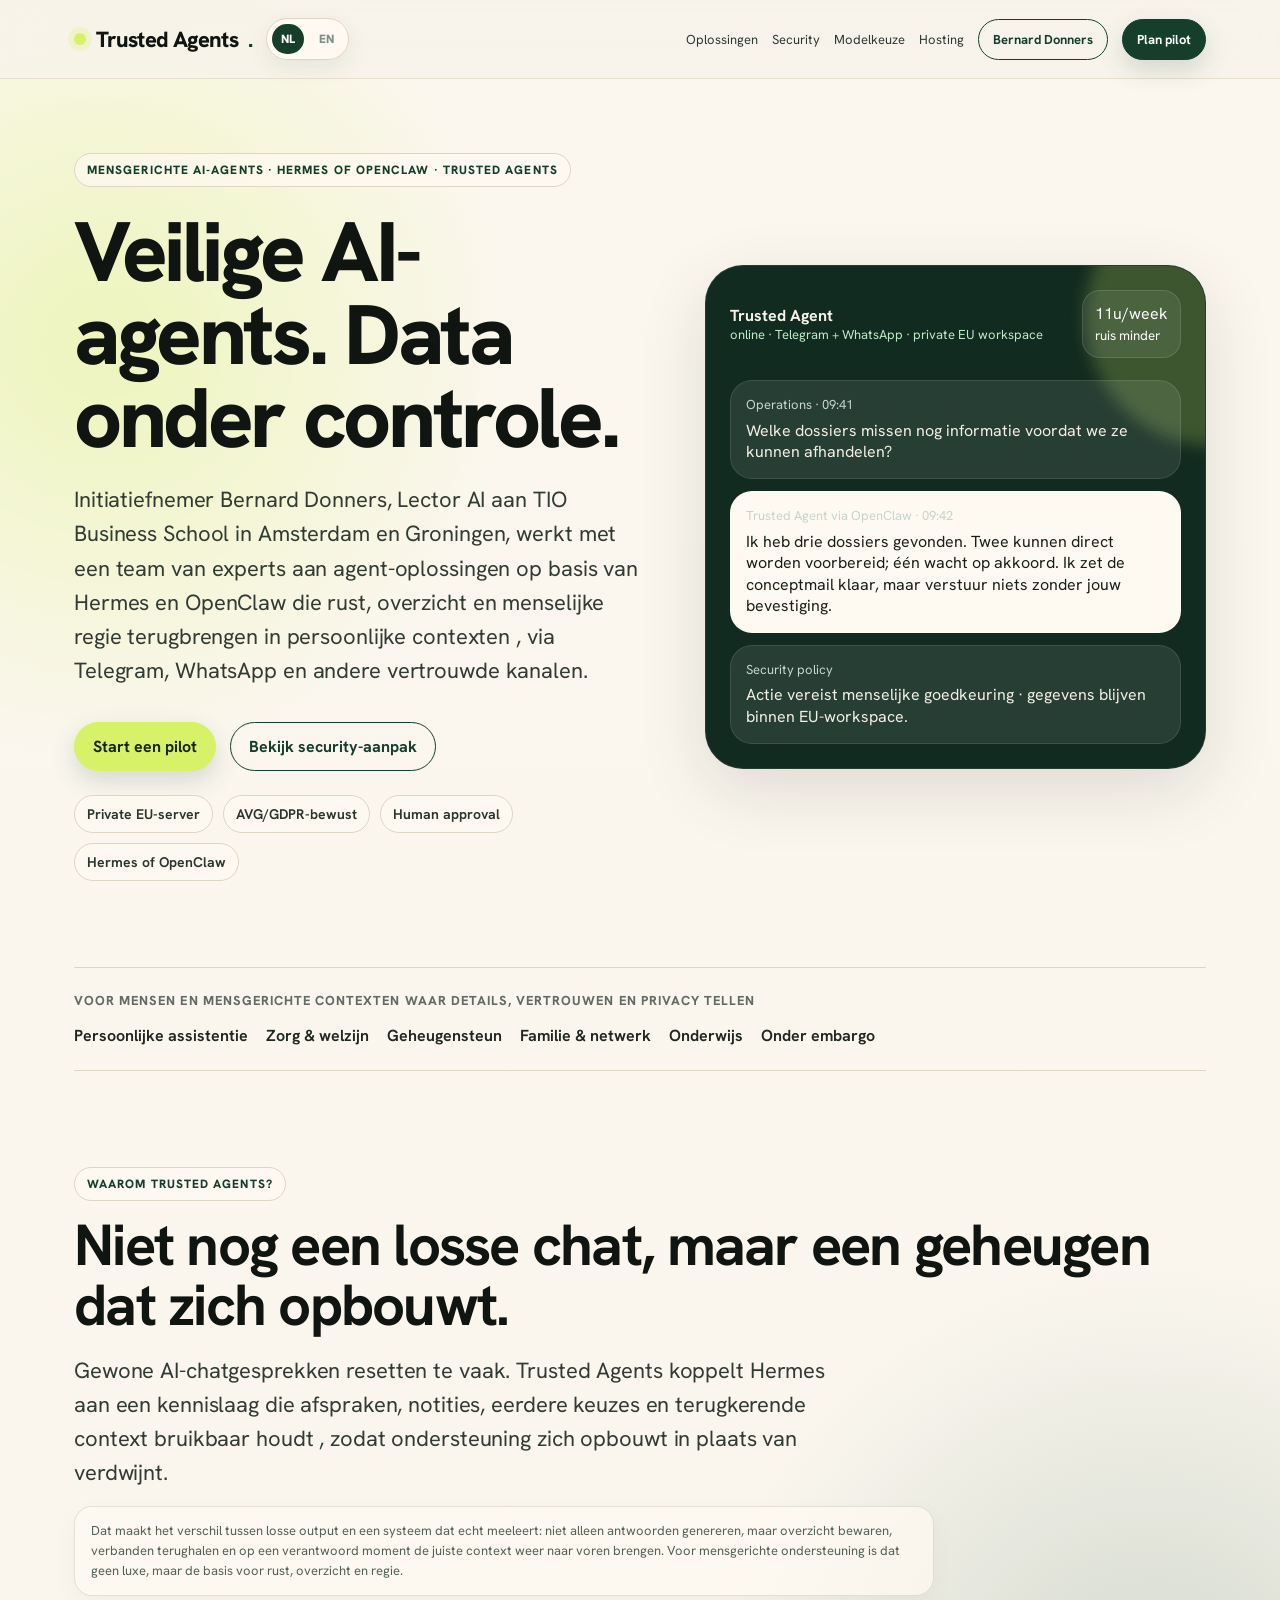
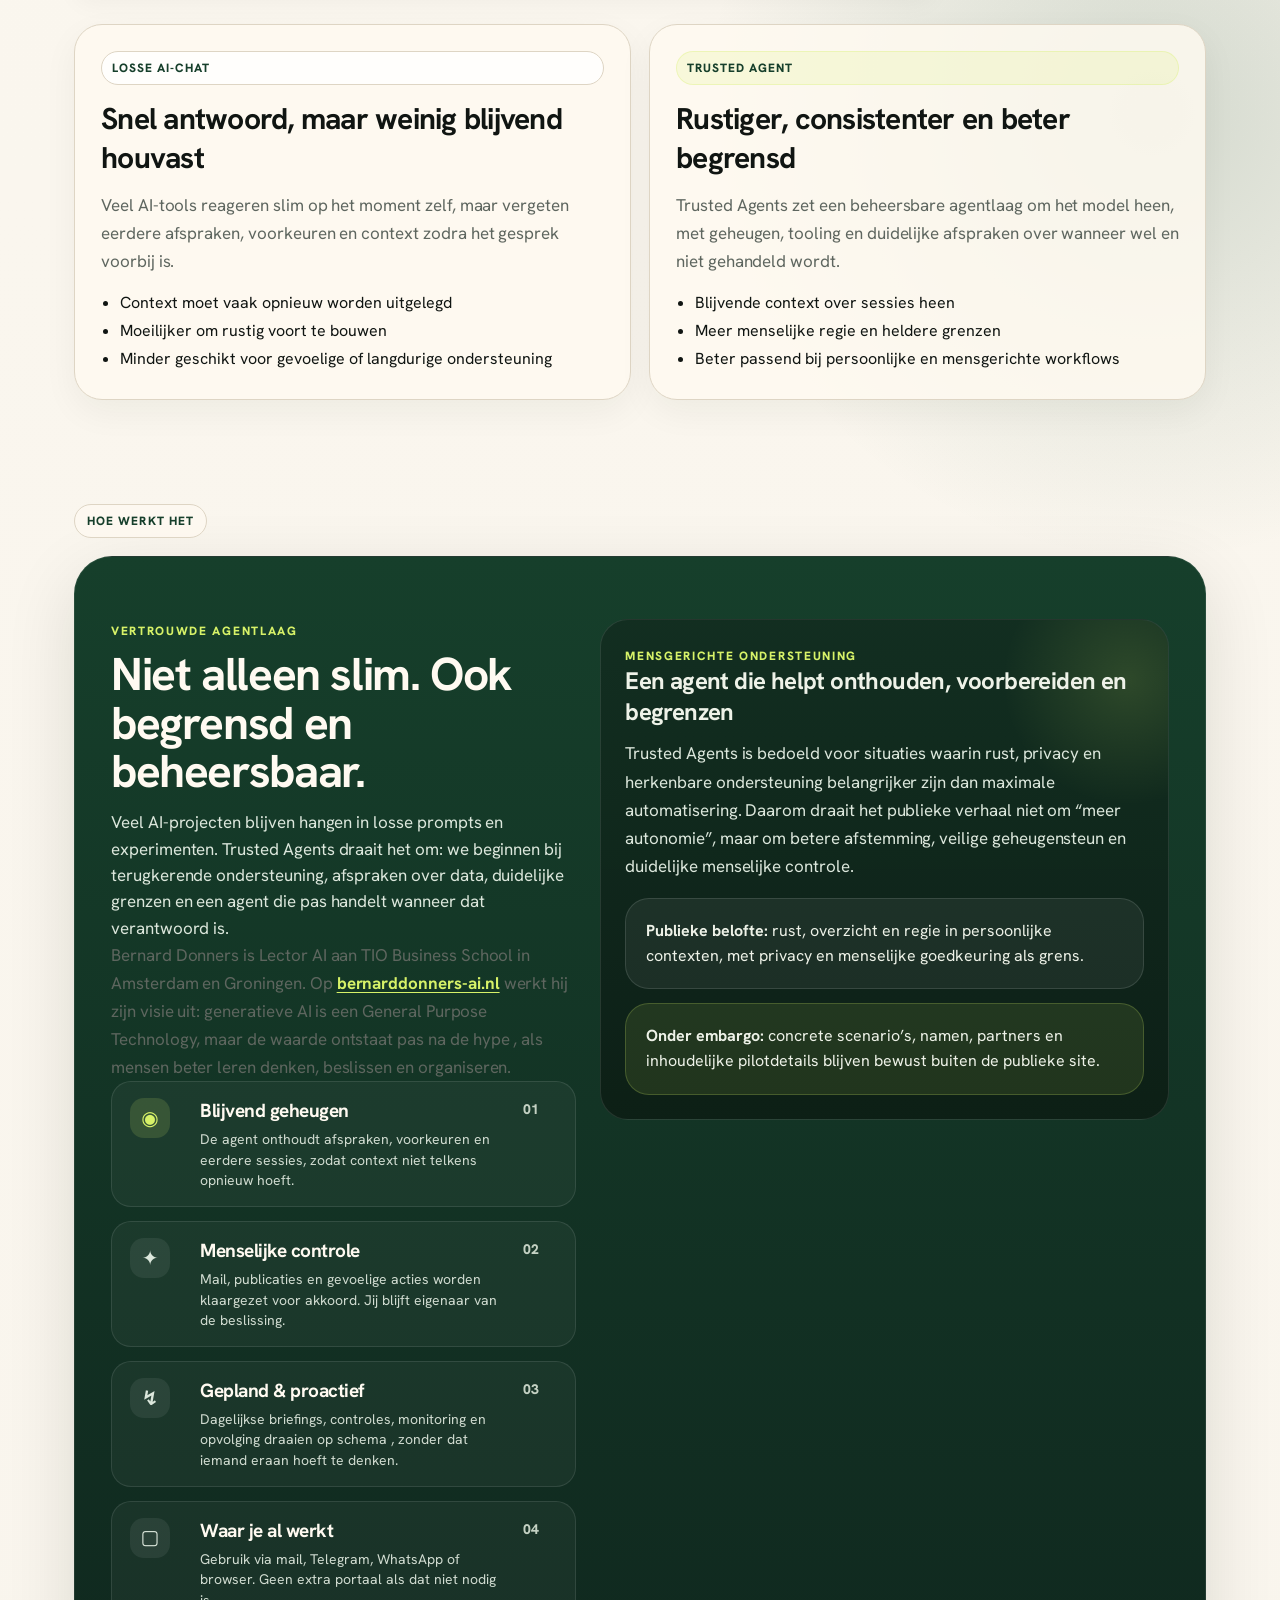
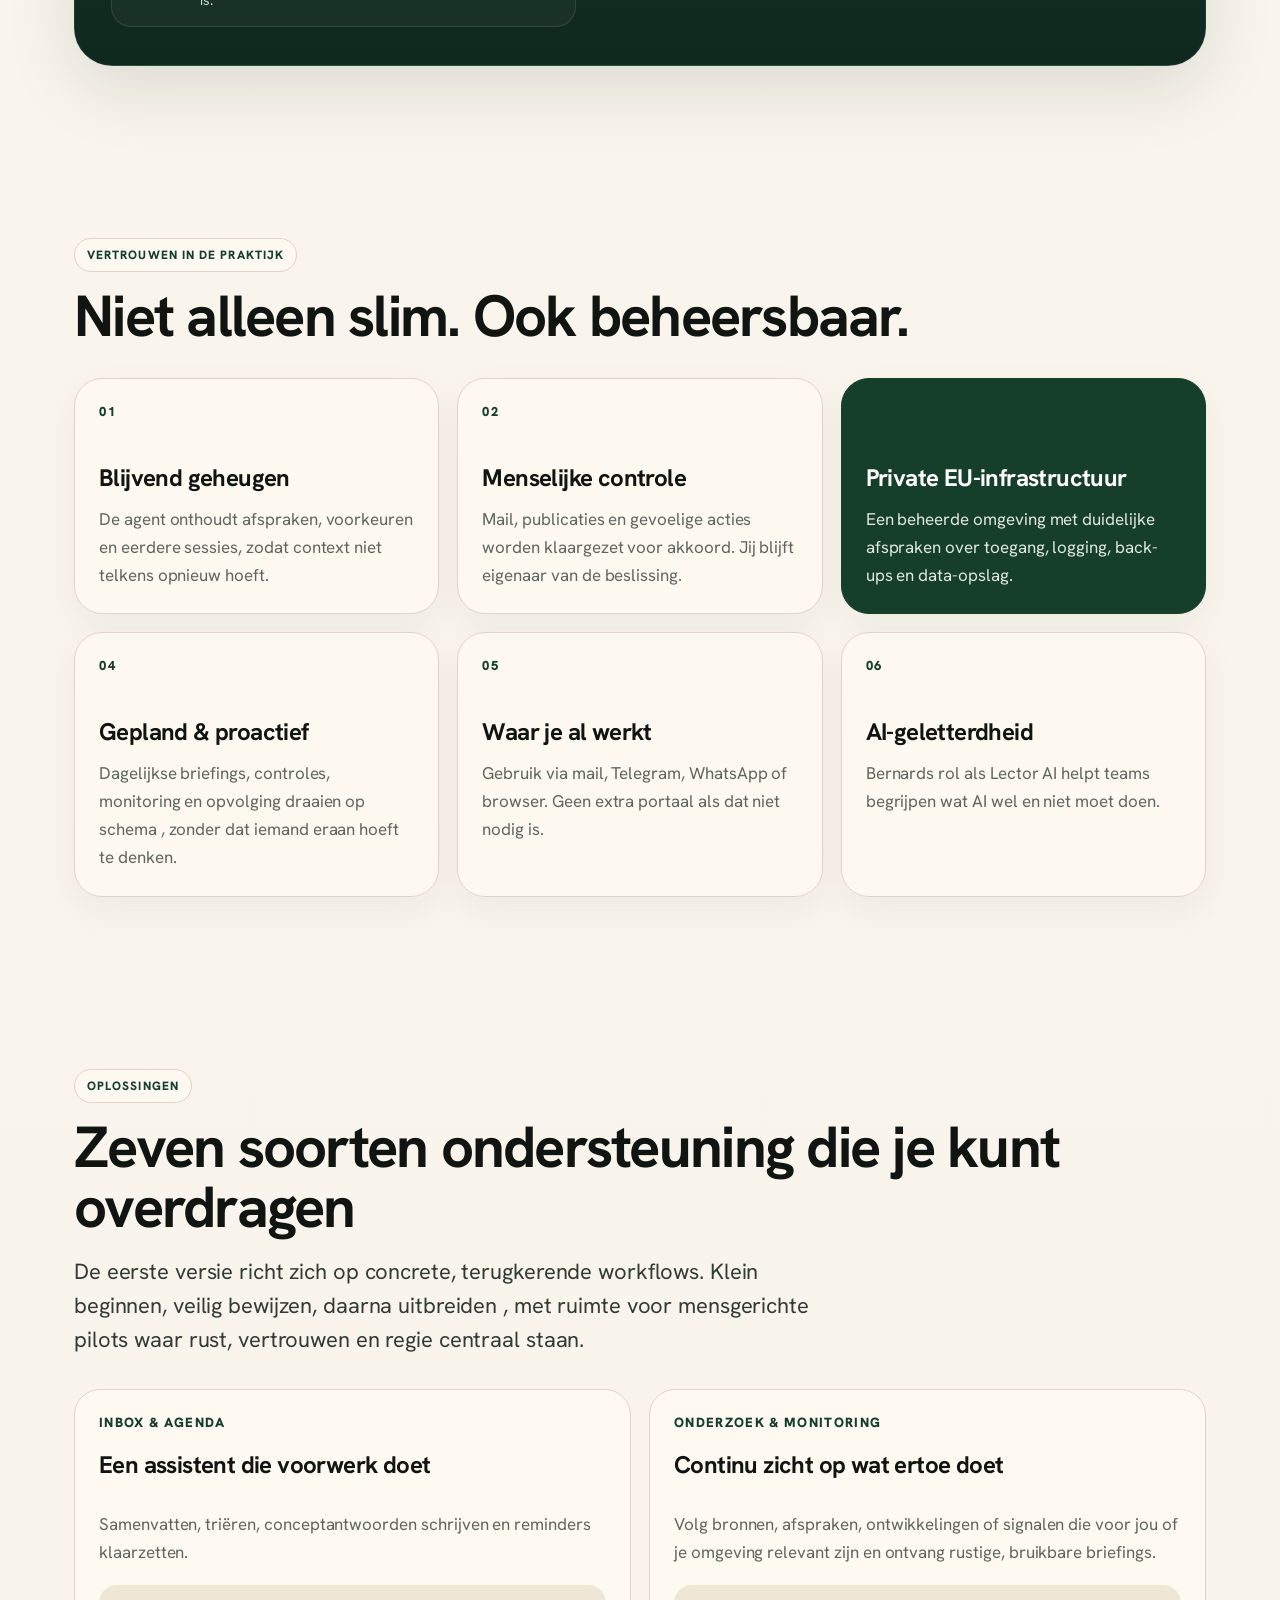
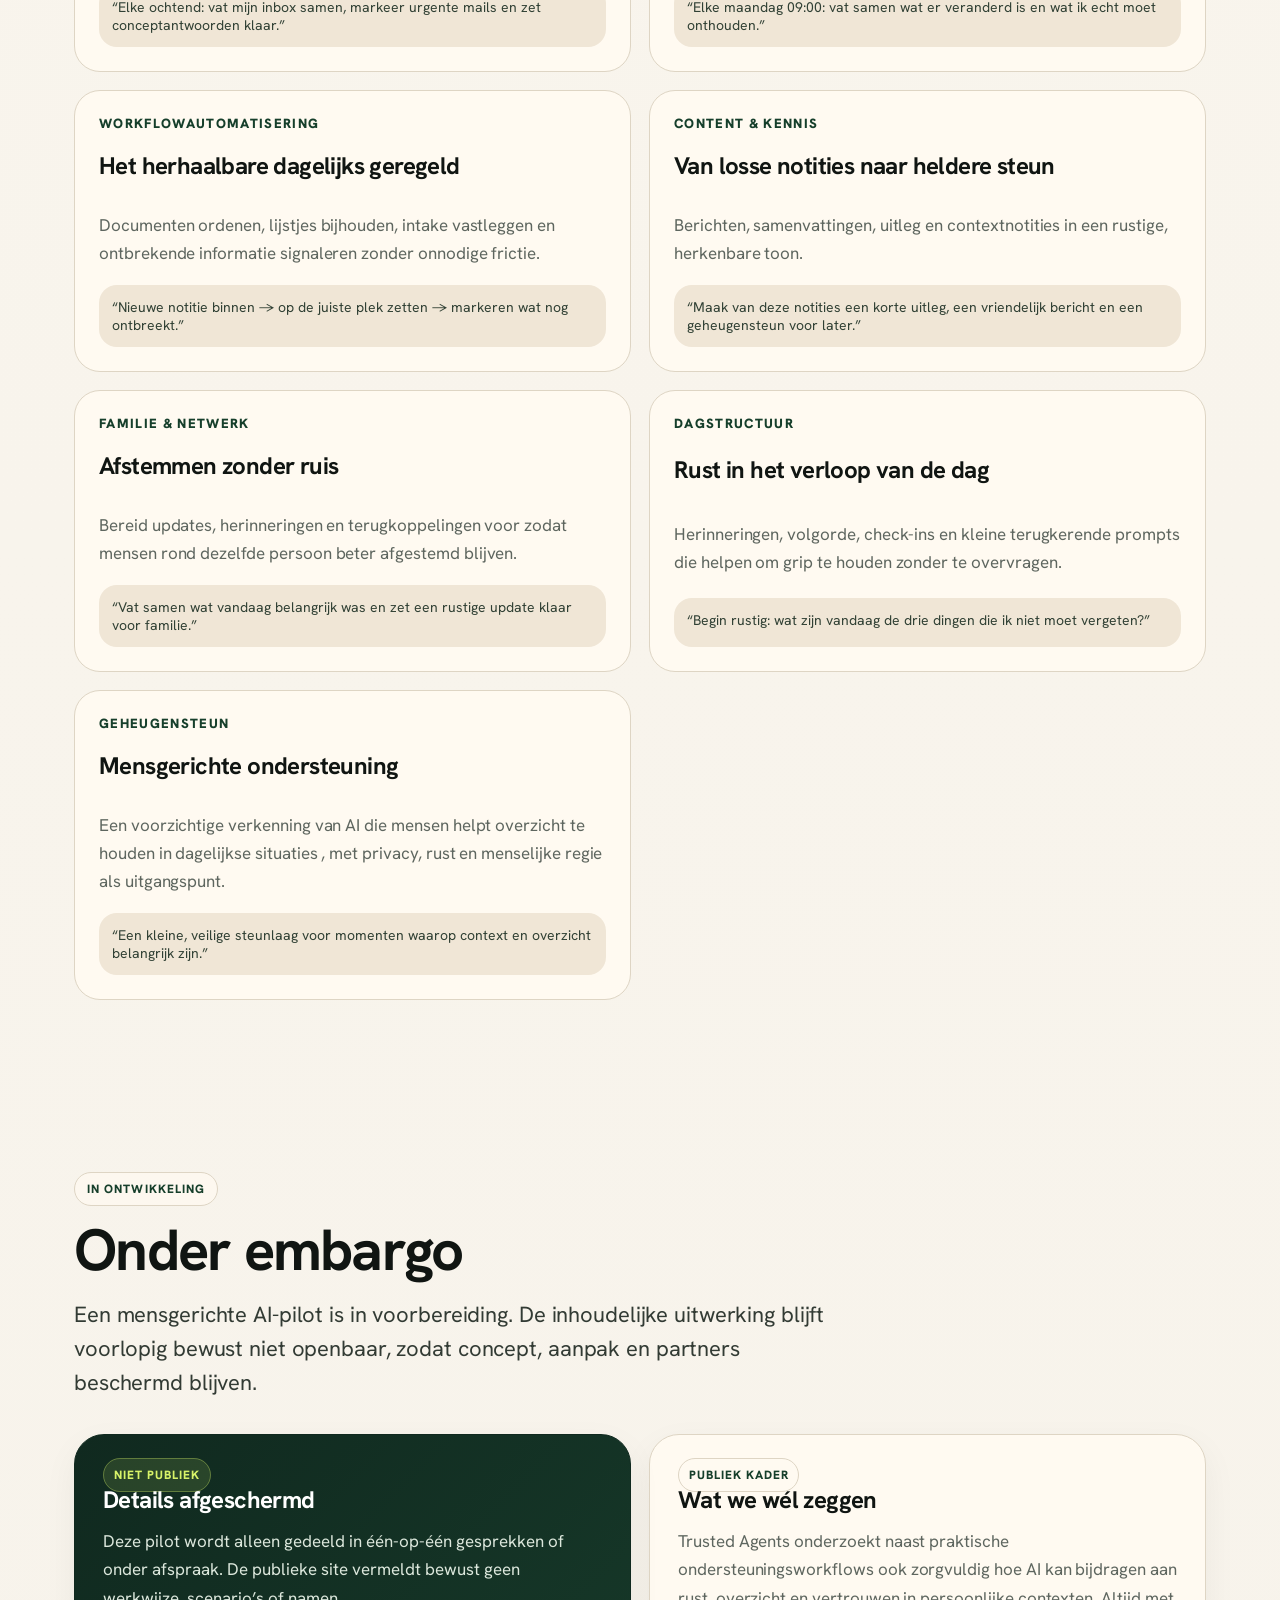
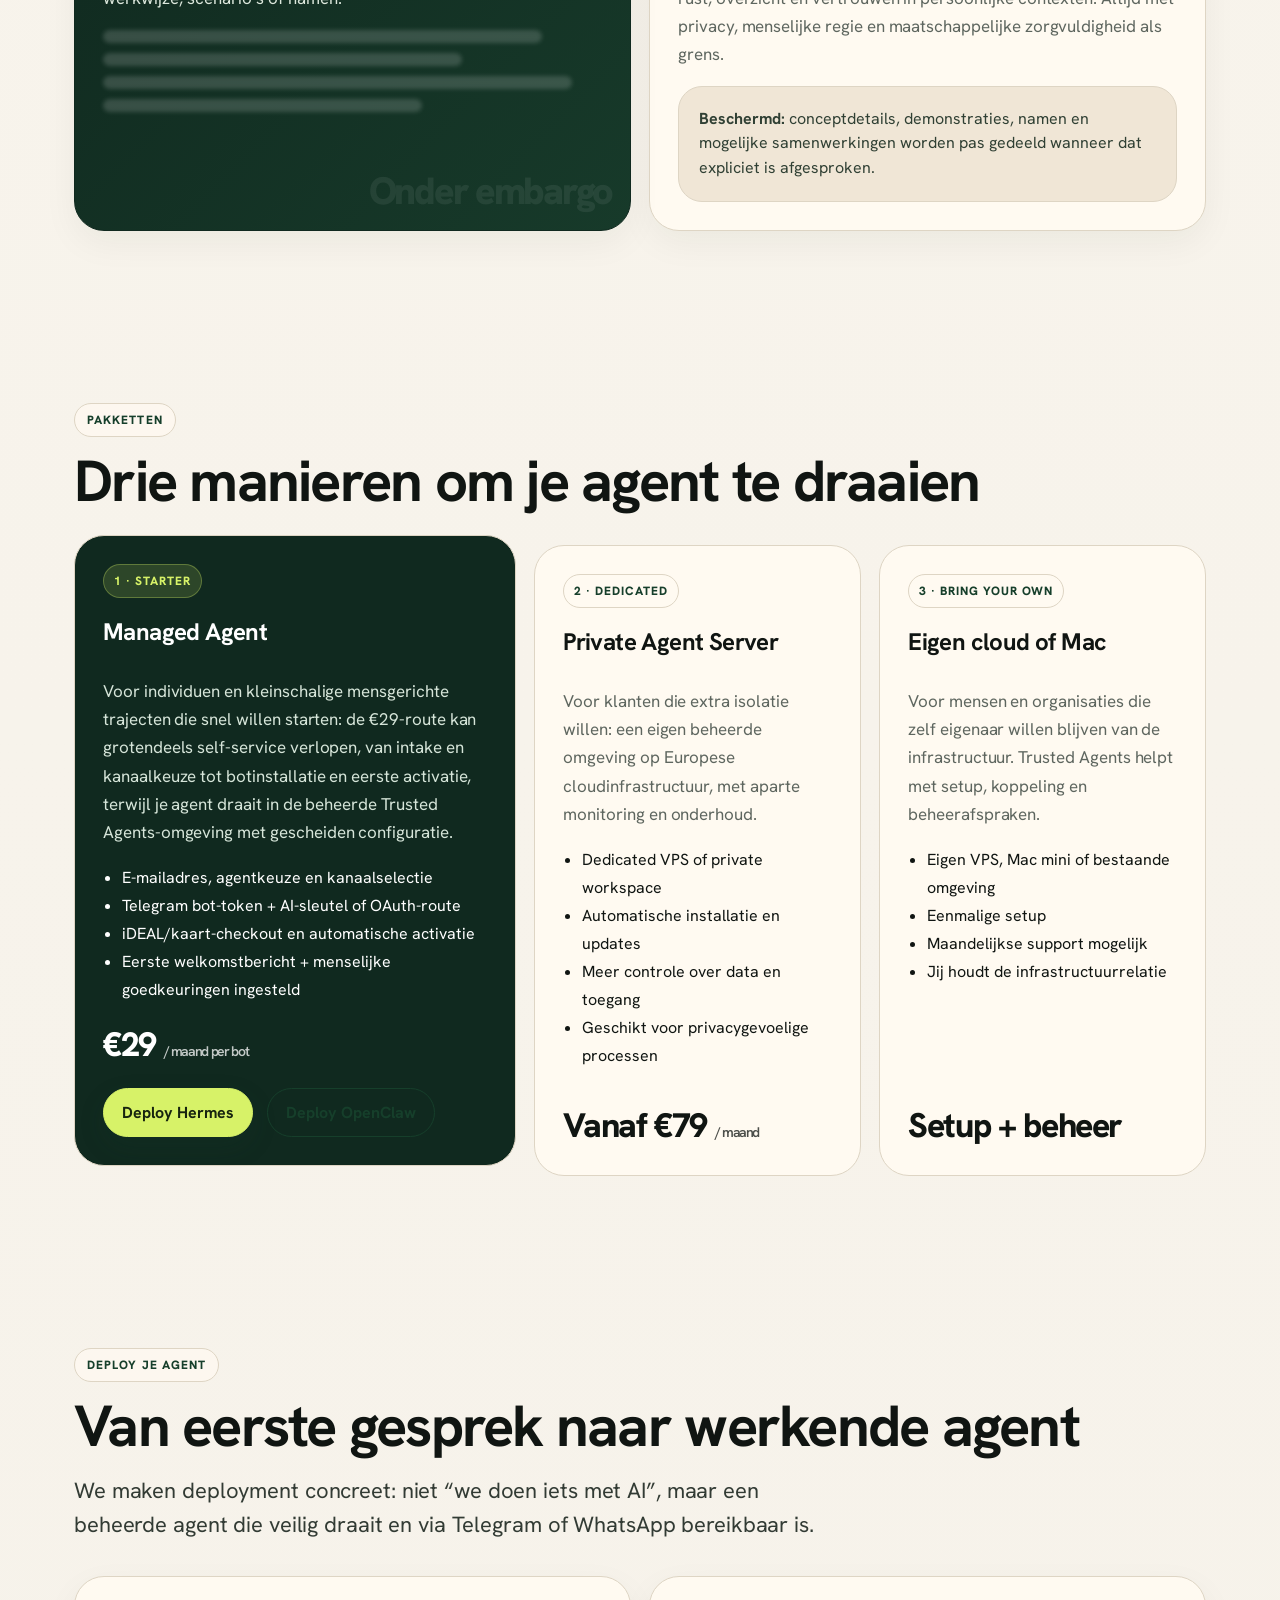
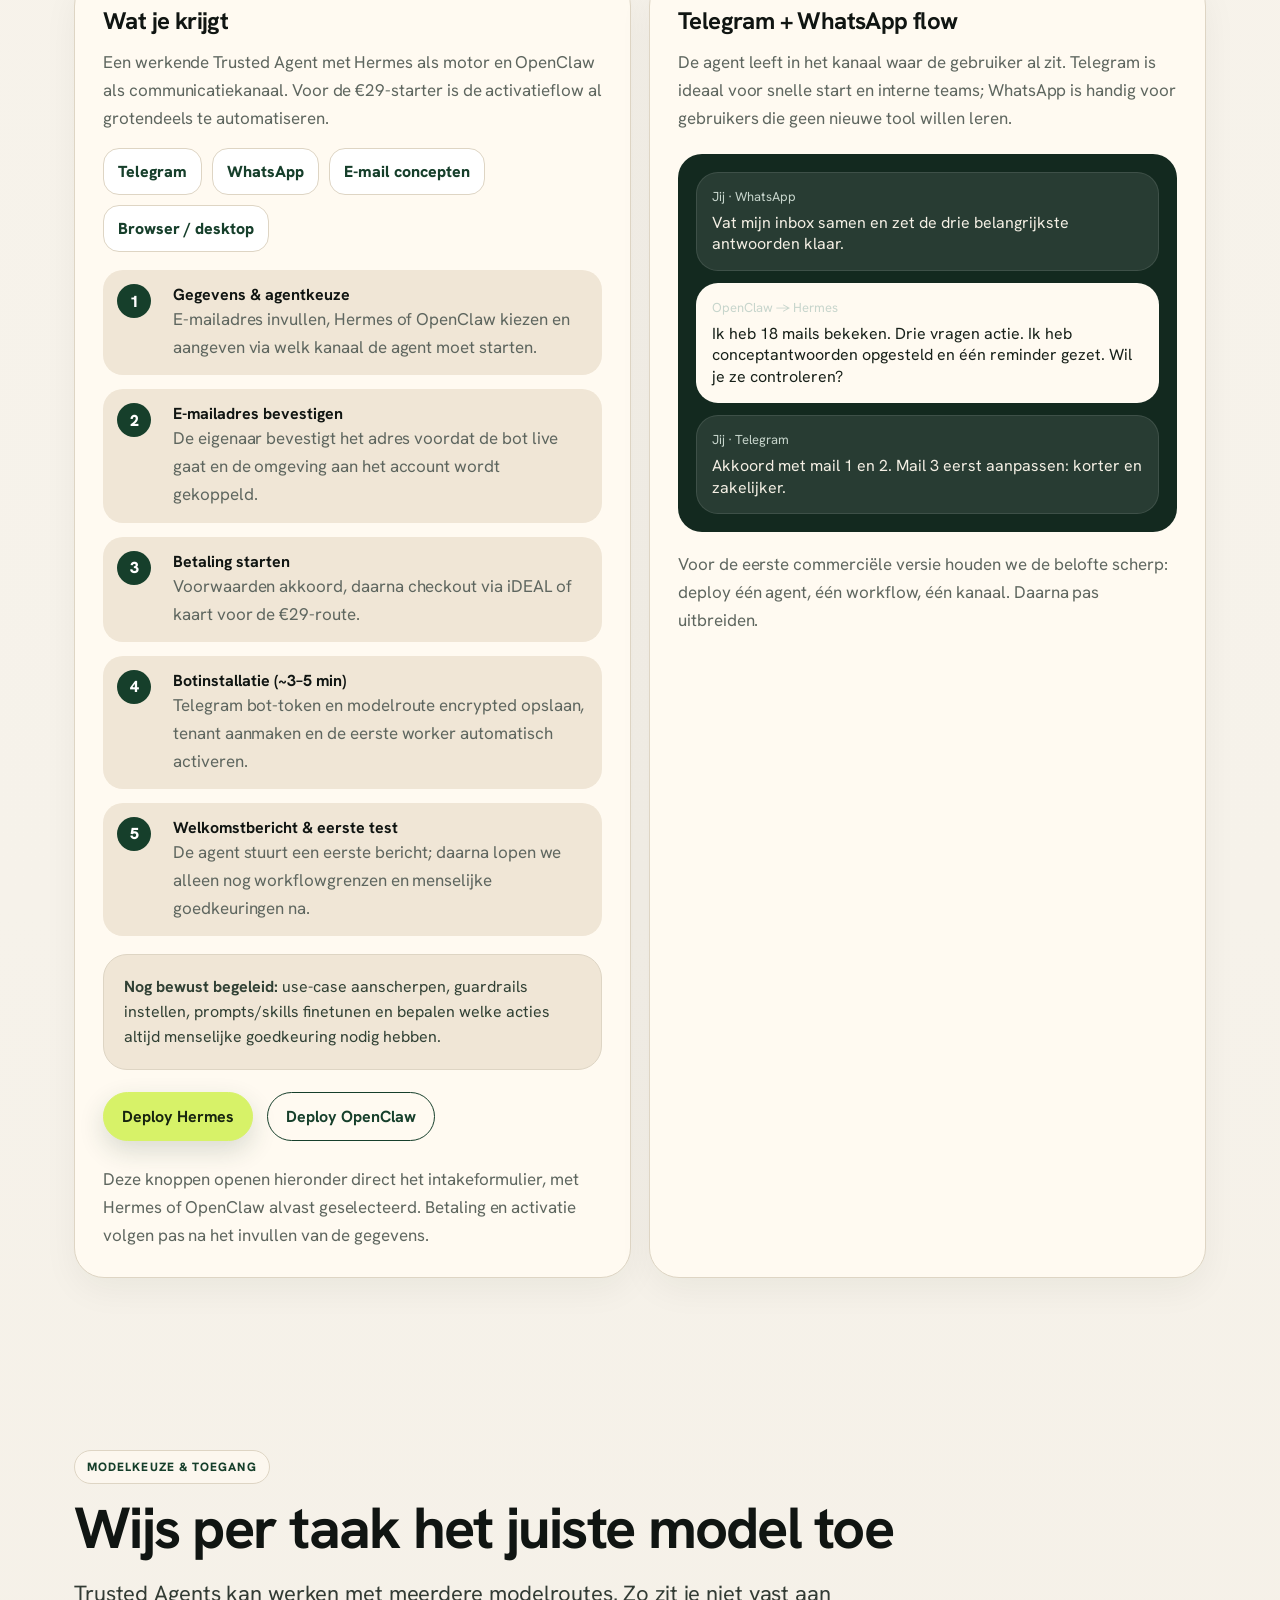
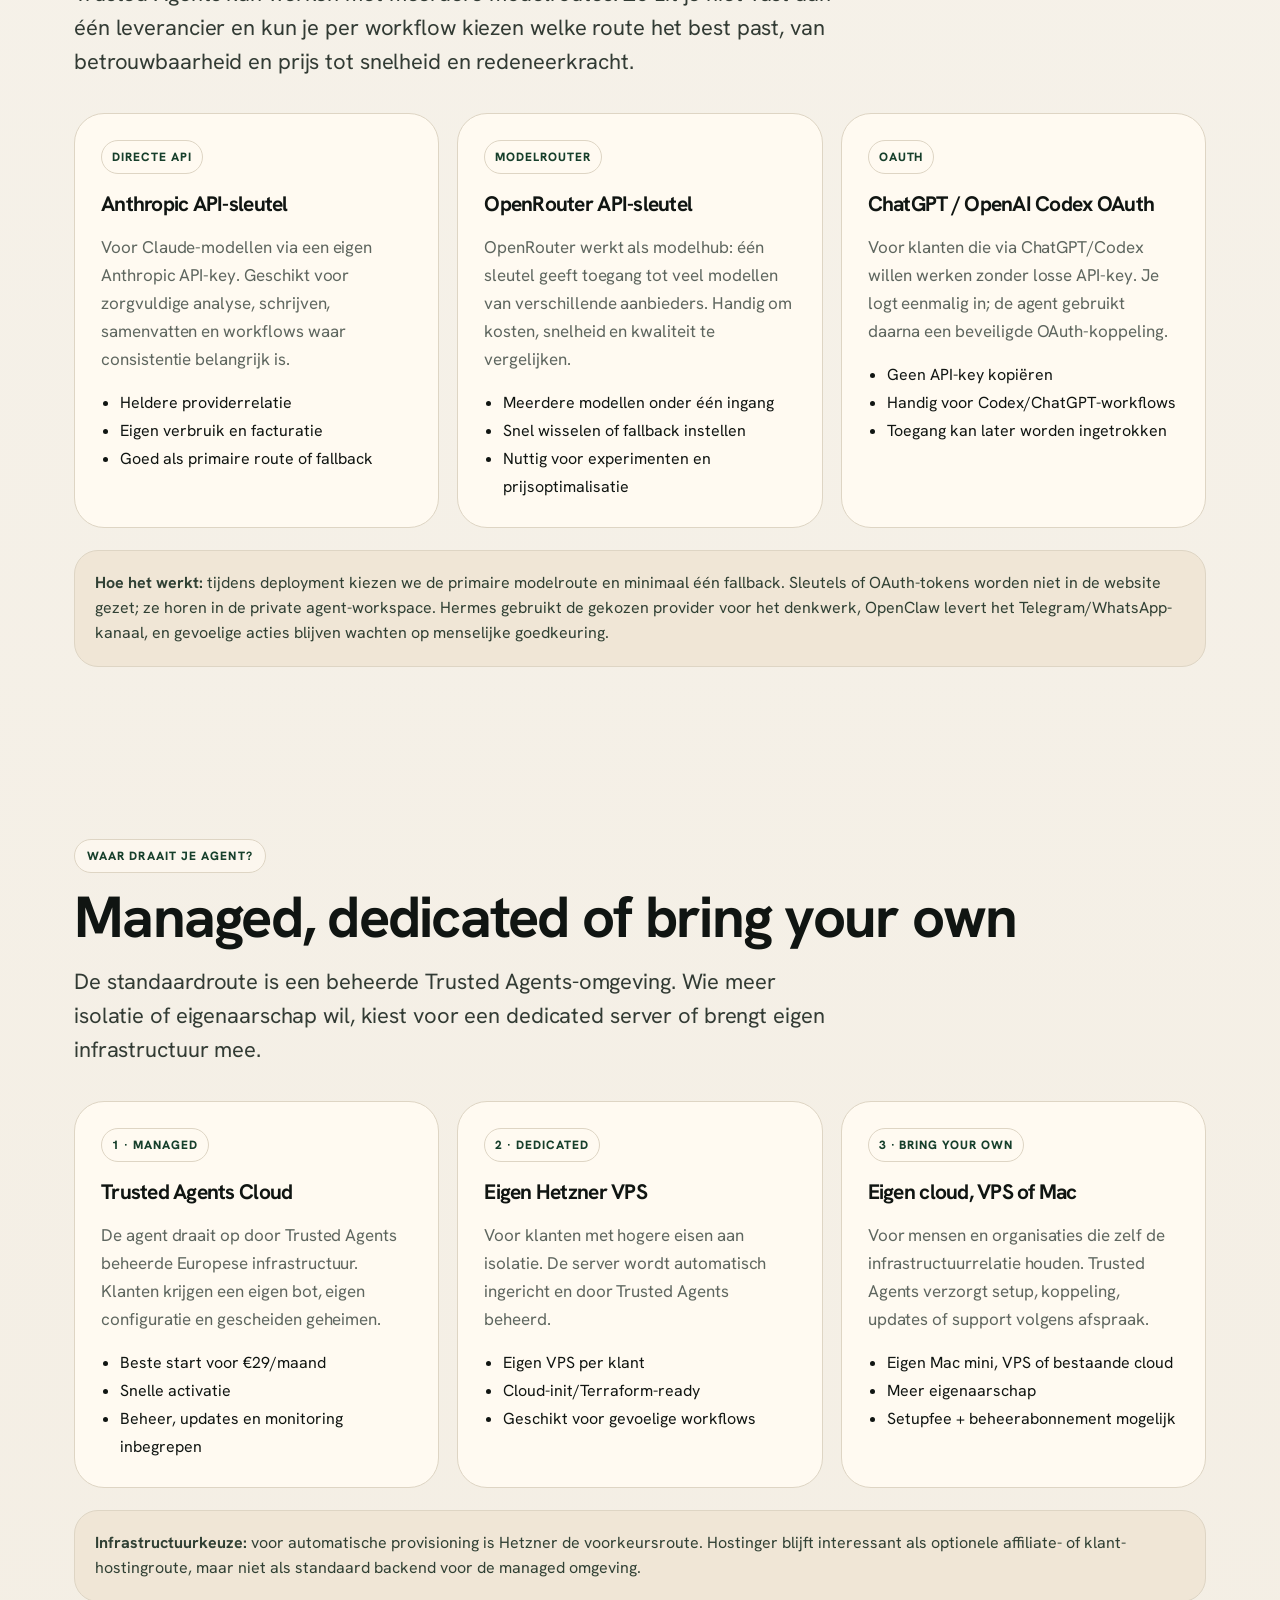
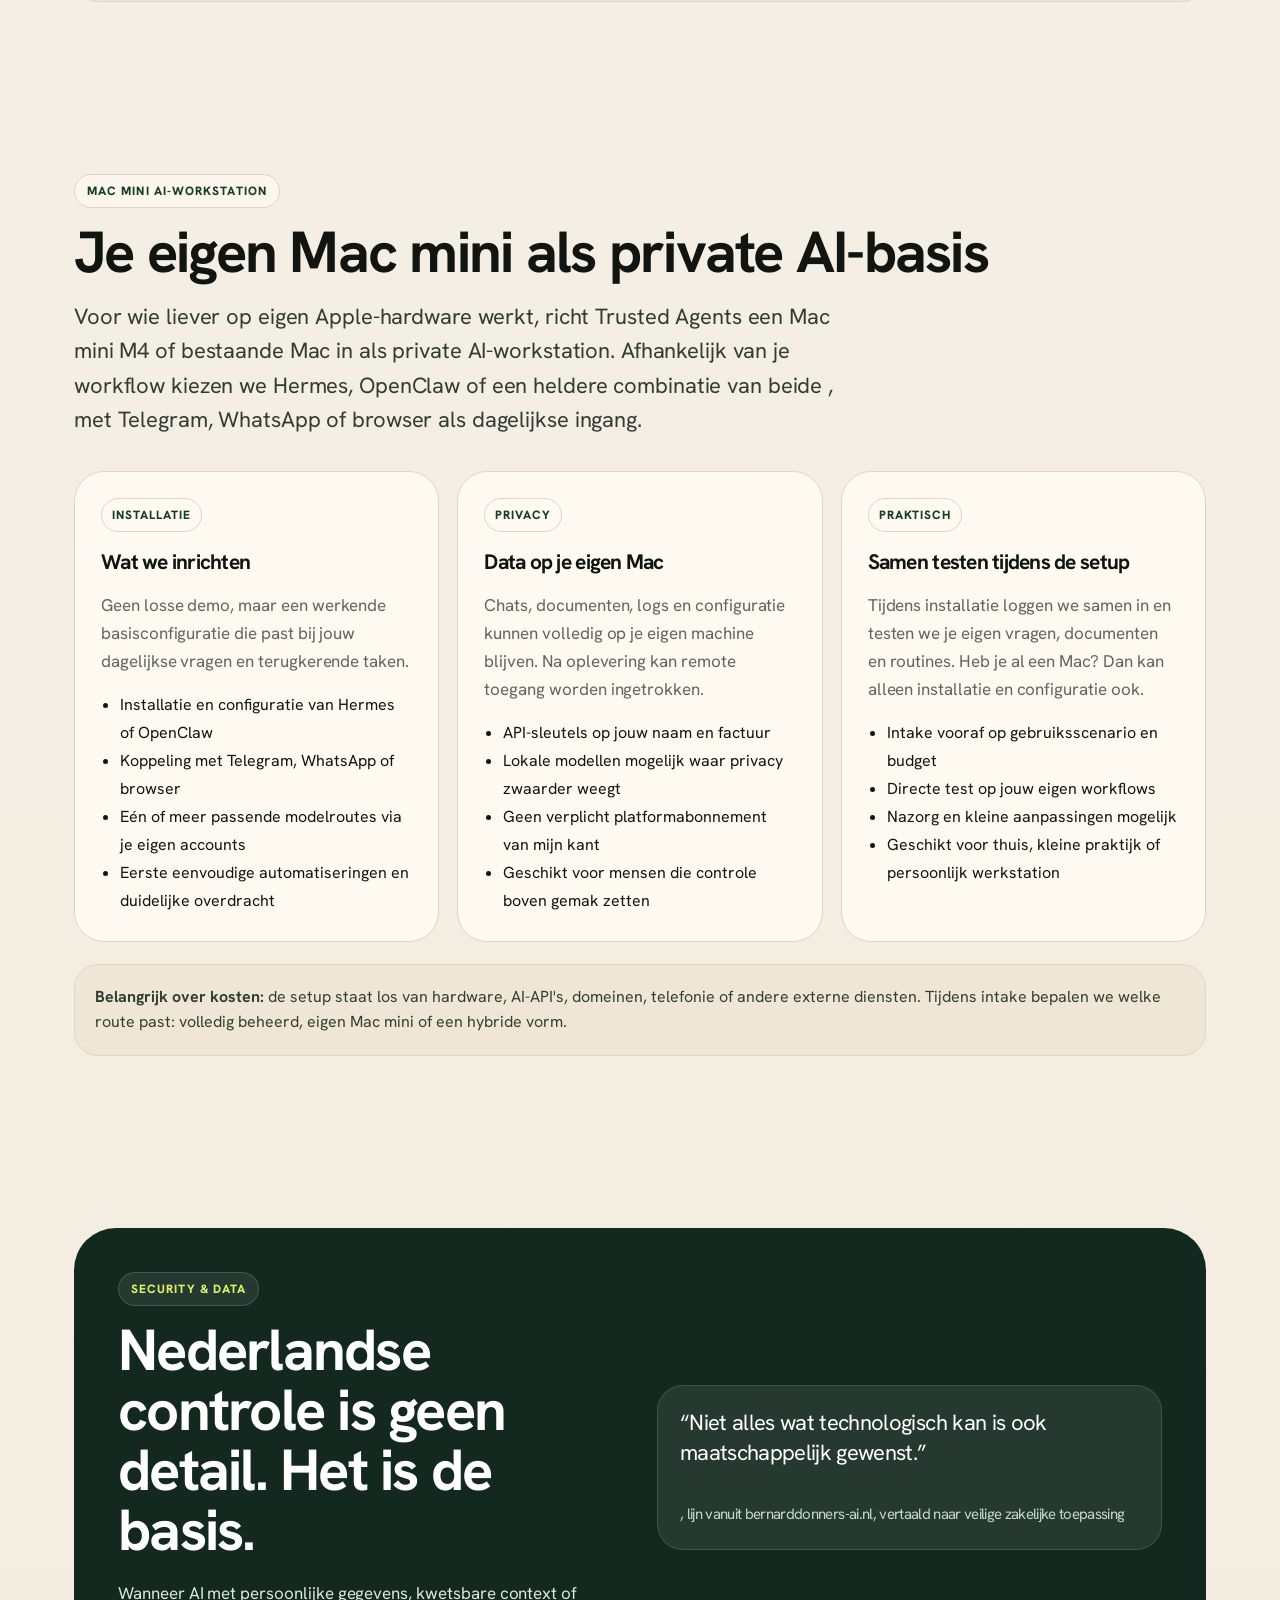
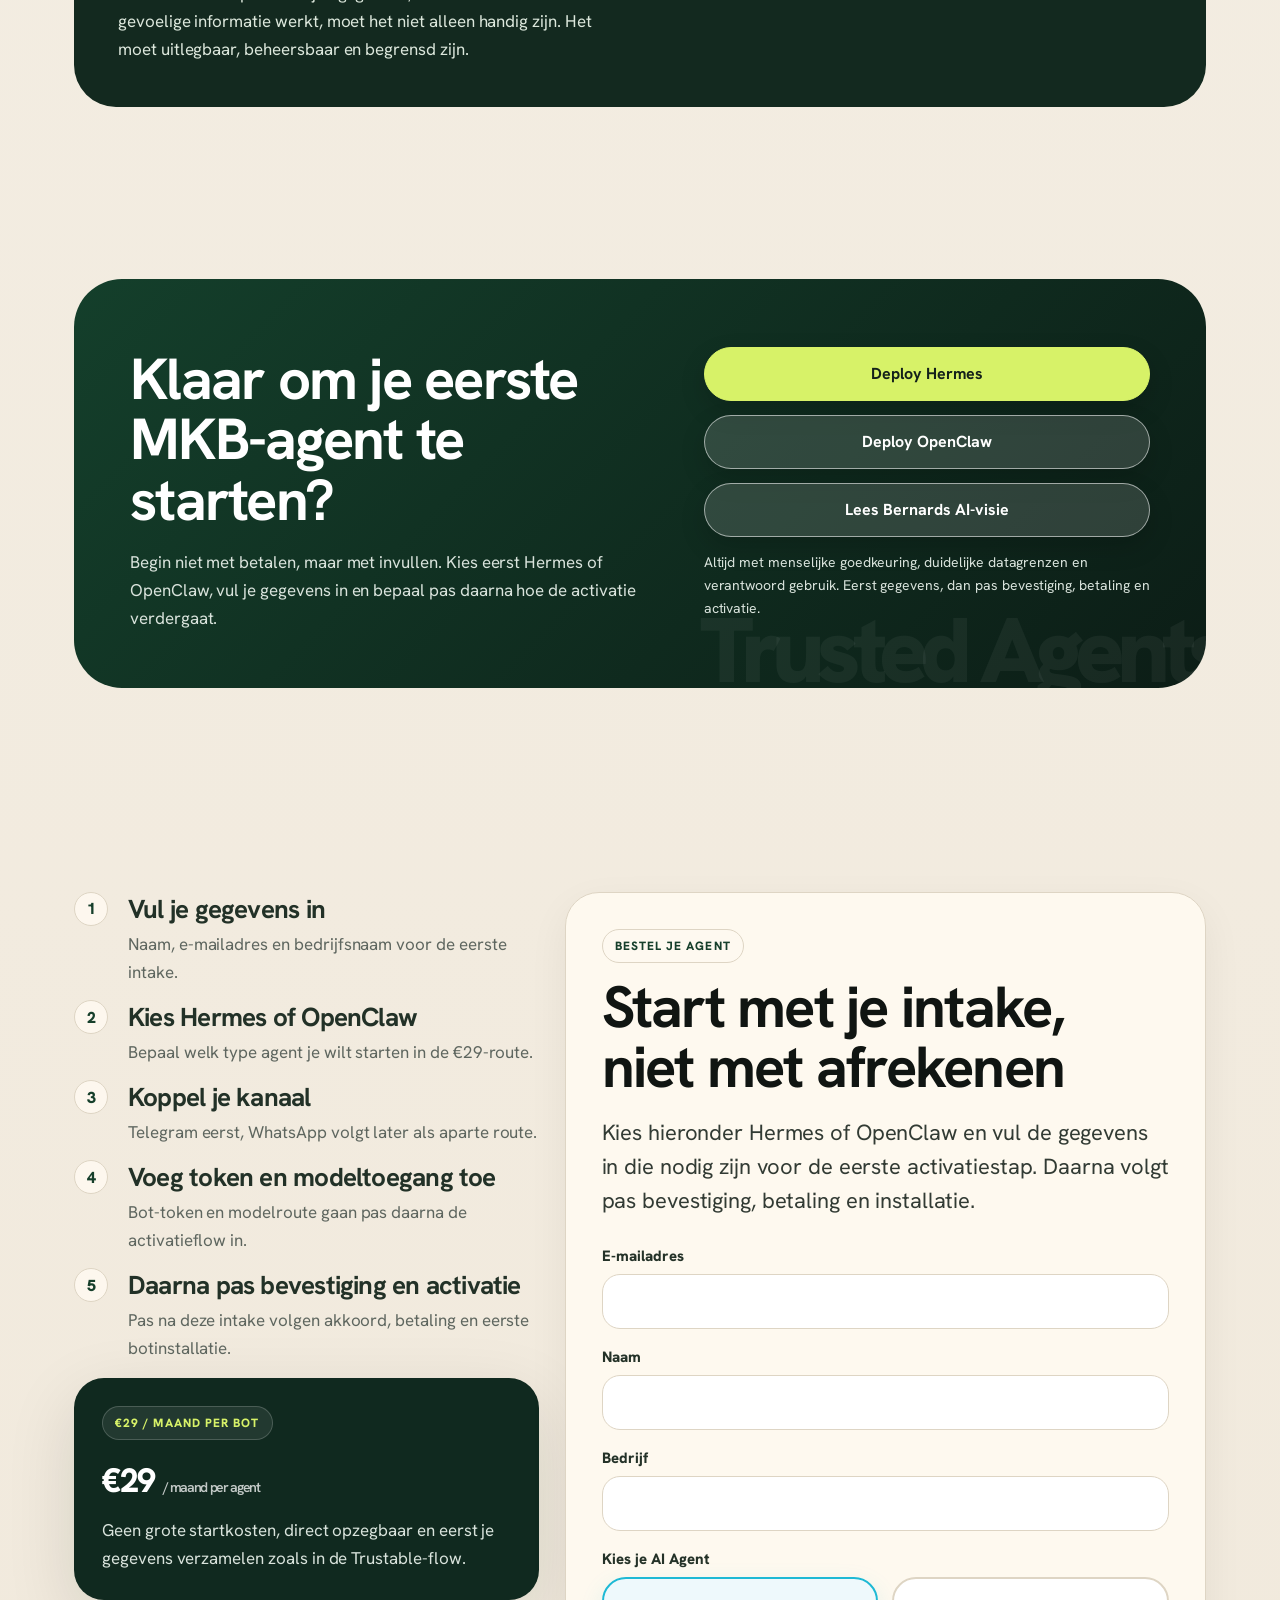
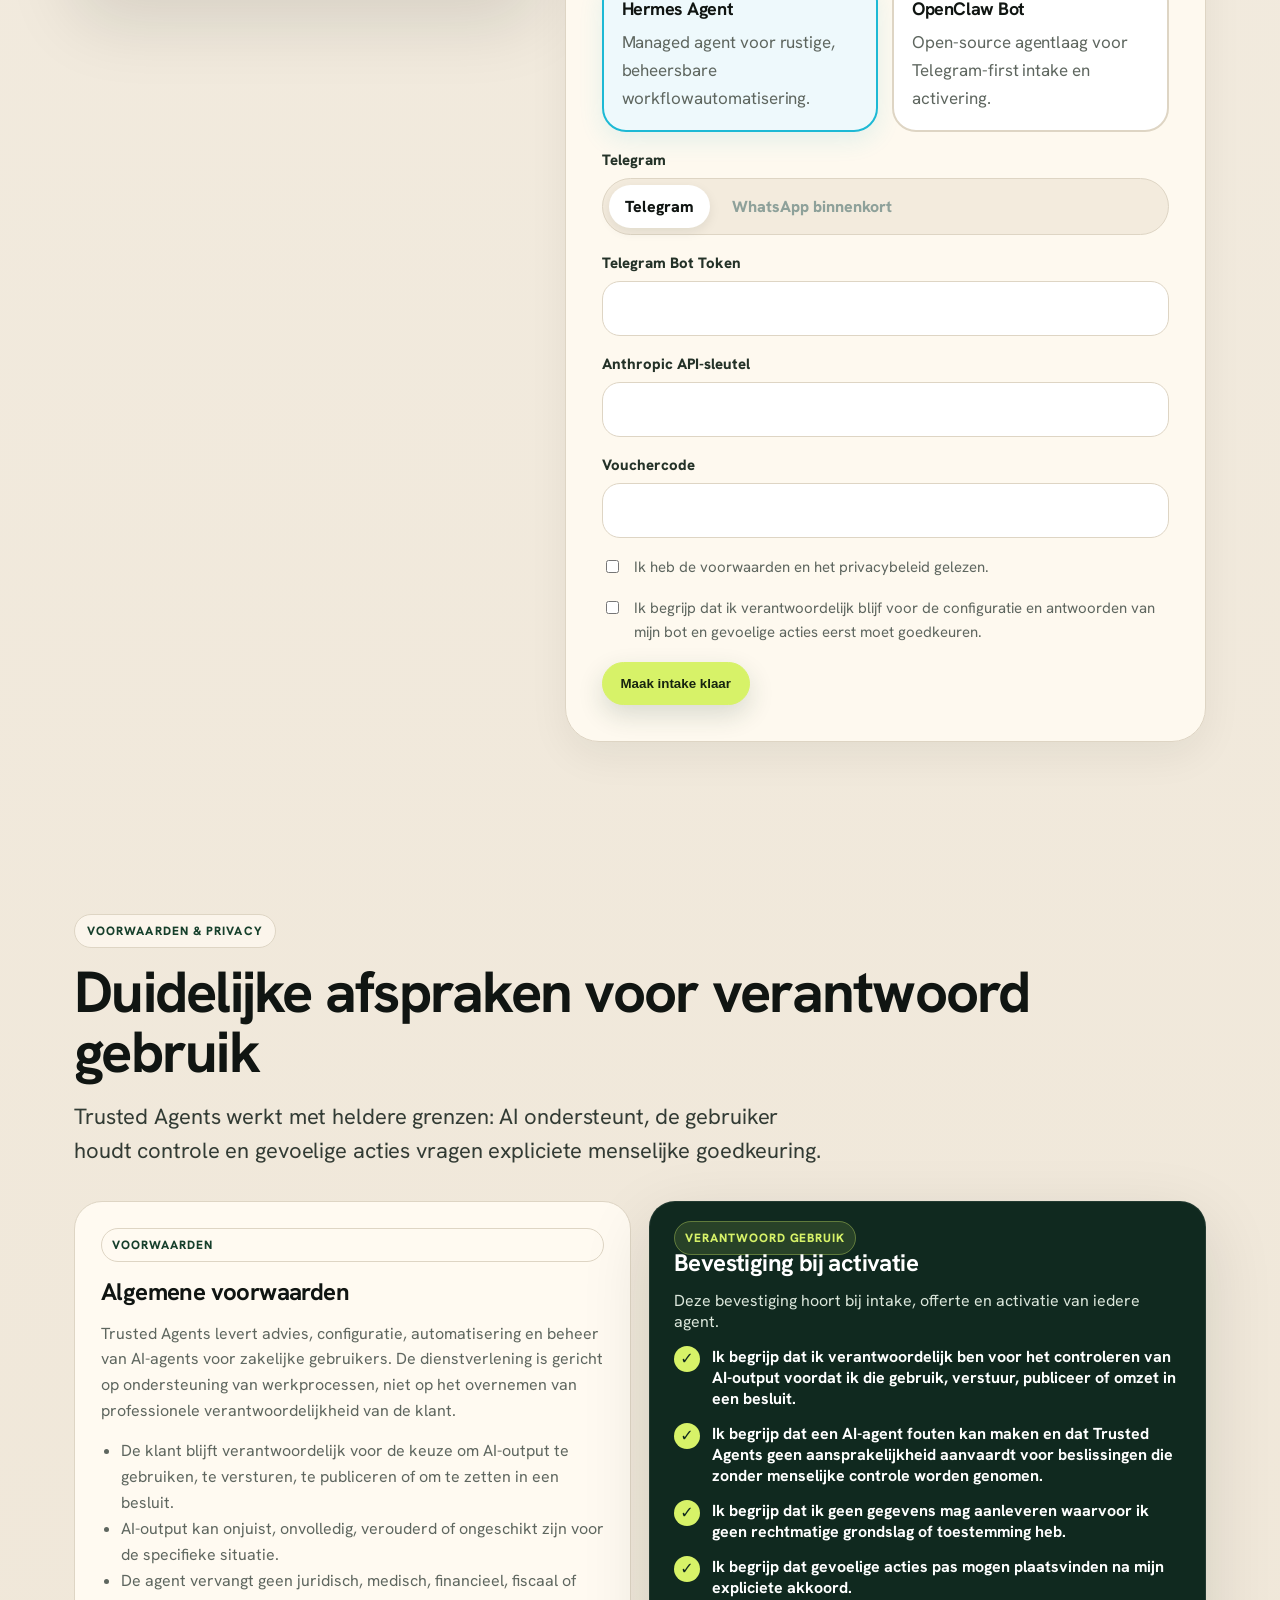
==== index.html @ 368e00c2 "Harmonize hero and section hierarchy with MKB site" ====
<!doctype html>
<html lang="nl">
<head>
  <meta charset="utf-8" />
  <meta name="viewport" content="width=device-width, initial-scale=1" />
  <title>Trusted Agents , Veilige AI-agents voor individuen en mensgerichte ondersteuning</title>
  <meta name="description" content="Trusted Agents levert beheerde AI-agents voor individuen en mensgerichte ondersteuning: veilig, controleerbaar en AVG-bewust." />
  <style>
    @import url('https://fonts.googleapis.com/css2?family=Hanken+Grotesk:wght@400;500;600;700;800&display=swap');
    :root{
      --bg:#f6f2ea;
      --paper:#fffaf1;
      --ink:#101512;
      --muted:#5e665f;
      --line:#ded5c4;
      --green:#163f2b;
      --green2:#23563c;
      --lime:#d7f268;
      --sand:#eadcc5;
      --blue:#1b3f55;
      --shadow: 0 22px 70px rgba(16,21,18,.12);
      --radius: 28px;
      --max: 1180px;
    }
    *{box-sizing:border-box}
    html{scroll-behavior:smooth}
    body{
      margin:0;
      font-family: "Hanken Grotesk", ui-sans-serif, system-ui, -apple-system, BlinkMacSystemFont, "Segoe UI", Roboto, Helvetica, Arial, sans-serif;
      color:var(--ink);
      background:
        radial-gradient(circle at 8% 2%, rgba(215,242,104,.38), transparent 26rem),
        radial-gradient(circle at 90% 10%, rgba(35,86,60,.18), transparent 28rem),
        linear-gradient(180deg, #fbf7ef 0%, var(--bg) 52%, #efe6d7 100%);
    }
    a{color:inherit;text-decoration:none}
    .nav{
      position:sticky;top:0;z-index:10;
      backdrop-filter: blur(18px);
      background:rgba(246,242,234,.78);
      border-bottom:1px solid rgba(222,213,196,.7);
    }
    .nav-inner{max-width:var(--max);margin:0 auto;display:flex;align-items:center;justify-content:space-between;padding:18px 24px;gap:20px}
    .nav-left{display:flex;align-items:center;gap:14px;min-width:0;flex-shrink:0}
    .brand{font-weight:800;letter-spacing:-.04em;font-size:22px;display:flex;align-items:center;gap:10px;white-space:nowrap;flex-shrink:0}
    .brand-dot{width:12px;height:12px;border-radius:50%;background:var(--lime);box-shadow:0 0 0 6px rgba(215,242,104,.23)}
    .nav-links{display:flex;gap:14px;align-items:center;font-size:13px;color:#303832;margin-left:auto}
    .nav .button{padding:11px 14px}
    .language-toggle{display:inline-flex;align-items:center;gap:6px;border:1px solid var(--line);background:rgba(255,250,241,.9);border-radius:999px;padding:5px;color:var(--green);font-size:12px;font-weight:850;box-shadow:0 8px 22px rgba(22,63,43,.08);white-space:nowrap}
    .language-toggle button{border:0;background:transparent;color:var(--green);border-radius:999px;padding:7px 9px;font:inherit;cursor:pointer;opacity:.55}
    .language-toggle button.active{background:var(--green);color:#fff;opacity:1}
    .button{display:inline-flex;align-items:center;justify-content:center;border-radius:999px;padding:13px 18px;font-weight:700;border:1px solid var(--green);background:var(--green);color:#fff;box-shadow:0 10px 26px rgba(22,63,43,.16)}
    .button.secondary{background:transparent;color:var(--green);box-shadow:none}
    .button.light{background:var(--lime);color:#17240f;border-color:var(--lime)}
    .section{max-width:var(--max);margin:0 auto;padding:86px 24px}
    .hero{display:grid;grid-template-columns:1.07fr .93fr;gap:54px;align-items:center;min-height:760px;padding-top:74px}
    .eyebrow{display:inline-flex;gap:10px;align-items:center;border:1px solid var(--line);background:rgba(255,250,241,.72);padding:8px 12px;border-radius:999px;color:var(--green);font-size:12px;font-weight:800;text-transform:uppercase;letter-spacing:.09em}
    h1,h2,h3,p{margin:0}
    h1{font-size:clamp(50px, 6.6vw, 86px);font-weight:800;line-height:.98;letter-spacing:-.04em;margin:24px 0 24px;max-width:900px}
    h2{font-size:clamp(36px, 4.7vw, 58px);font-weight:700;line-height:1.04;letter-spacing:-.03em;margin:14px 0 18px}
    h3{font-size:24px;font-weight:700;letter-spacing:-.025em;margin-bottom:12px}
    .lead{font-size:clamp(18px,1.8vw,22px);line-height:1.55;letter-spacing:-.005em;color:#323b34;max-width:760px}
    .hero-actions{display:flex;gap:14px;flex-wrap:wrap;margin:34px 0 24px}
    .trust-row{display:flex;gap:10px;flex-wrap:wrap;color:#2b362e;font-size:14px}
    .pill{border:1px solid var(--line);background:rgba(255,250,241,.82);padding:9px 12px;border-radius:999px;font-weight:650}
    .agent-card{background:#122b20;color:#f7f2e7;border-radius:38px;padding:24px;box-shadow:var(--shadow);position:relative;overflow:hidden;border:1px solid rgba(255,255,255,.08)}
    .agent-card:before{content:"";position:absolute;inset:-80px -140px auto auto;width:260px;height:260px;border-radius:50%;background:rgba(215,242,104,.22);filter:blur(8px)}
    .card-top{display:flex;justify-content:space-between;align-items:center;position:relative;z-index:1}
    .status{color:#bde9c5;font-size:13px}
    .metric{background:rgba(255,255,255,.08);border:1px solid rgba(255,255,255,.12);padding:12px;border-radius:18px;color:#fff}
    .chat{margin-top:22px;display:grid;gap:12px;position:relative;z-index:1}
    .bubble{background:rgba(255,255,255,.09);border:1px solid rgba(255,255,255,.1);border-radius:22px;padding:15px;line-height:1.35;color:#f4efe4}
    .bubble.agent{background:var(--paper);color:#172019}
    .mini{font-size:13px;color:#c7d5cc;margin-bottom:6px}
    .logos{border-top:1px solid var(--line);border-bottom:1px solid var(--line);padding:24px 0;color:#646b65;text-transform:uppercase;letter-spacing:.08em;font-size:13px;font-weight:760}
    .sector-row{display:flex;gap:18px;flex-wrap:wrap;margin-top:16px;color:#202720;text-transform:none;letter-spacing:0;font-size:16px;font-weight:650}
    .two-col{display:grid;grid-template-columns:.9fr 1.1fr;gap:48px;align-items:start}
    .statement{font-size:clamp(28px,4vw,50px);line-height:1.08;letter-spacing:-.04em;font-weight:800}
    .muted{color:var(--muted);line-height:1.65;font-size:17px;letter-spacing:-.003em}
    .grid{display:grid;grid-template-columns:repeat(3,1fr);gap:18px;margin-top:32px}
    .trust-stack{background:linear-gradient(180deg,#163f2b 0%, #10291f 100%);color:#eef2e8;border-radius:38px;padding:38px 36px;border:1px solid rgba(255,255,255,.08);box-shadow:var(--shadow);margin-top:18px}
    .trust-stack .eyebrow{background:transparent;border:0;padding:0;color:var(--lime);letter-spacing:.14em}
    .trust-stack h2{color:#fffaf1;font-size:clamp(30px,3.8vw,46px);font-weight:700;line-height:1.05;letter-spacing:-.03em;max-width:560px;margin:10px 0 14px}
    .trust-stack .lead{color:#dce7dc;max-width:540px;margin-top:0;font-size:17px;line-height:1.55;letter-spacing:-.003em}
    .trust-layout{display:grid;grid-template-columns:.9fr 1.1fr;gap:24px;margin-top:24px;align-items:start}
    .trust-list{display:grid;gap:14px}
    .trust-item{display:grid;grid-template-columns:56px 1fr 34px;gap:14px;align-items:start;background:rgba(255,255,255,.04);border:1px solid rgba(255,255,255,.1);border-radius:20px;padding:16px 18px;color:#e4ede3}
    .trust-icon{width:40px;height:40px;border-radius:14px;display:grid;place-items:center;background:rgba(215,242,104,.14);color:var(--lime);font-size:20px;font-weight:800}
    .trust-icon.muted{background:rgba(255,255,255,.07);color:#dce7dc}
    .trust-copy h3{margin:0 0 6px;color:#fffaf1;font-size:19px}
    .trust-copy p{margin:0;color:#d0dbd0;line-height:1.45;font-size:14px}
    .trust-no{font-weight:800;color:#c4d1c3;font-size:14px;align-self:start;margin-top:2px}
    .trust-visual{position:relative;overflow:hidden;background:linear-gradient(180deg, rgba(19,46,33,.96), rgba(13,31,22,.98));border:1px solid rgba(255,255,255,.1);border-radius:28px;padding:24px}
    .trust-visual:after{content:"";position:absolute;right:-90px;top:-70px;width:260px;height:260px;border-radius:50%;background:radial-gradient(circle, rgba(215,242,104,.14) 0%, rgba(215,242,104,0) 68%)}
    .trust-visual > *{position:relative;z-index:1}
    .compare-grid{display:grid;grid-template-columns:1fr 1fr;gap:18px;margin-top:28px}
    .compare-card{background:rgba(255,250,241,.82);border:1px solid var(--line);border-radius:28px;padding:26px;box-shadow:0 12px 35px rgba(20,35,24,.05);display:grid;gap:14px}
    .compare-card h3{margin:0;font-size:30px}
    .compare-card.proprietary .tag{background:rgba(255,255,255,.82)}
    .compare-card.opensource .tag{background:rgba(215,242,104,.16);color:var(--green);border-color:rgba(215,242,104,.3)}
    .compare-aside{margin-top:16px;max-width:860px;padding:14px 16px;border:1px solid rgba(20,63,43,.12);border-radius:18px;background:rgba(255,250,241,.72);color:#546259;font-size:13px;line-height:1.55;box-shadow:0 8px 24px rgba(20,35,24,.04)}
    .tile{background:rgba(255,250,241,.78);border:1px solid var(--line);border-radius:var(--radius);padding:24px;min-height:220px;box-shadow:0 12px 35px rgba(20,35,24,.05)}
    .tile .nr{color:var(--green);font-weight:850;font-size:13px;letter-spacing:.12em;margin-bottom:42px;display:block}
    .tile.dark{background:var(--green);color:#fff;border-color:var(--green)}
    .tile.dark .muted{color:#dfe8db}
    .usecases{display:grid;grid-template-columns:repeat(2,1fr);gap:18px;margin-top:32px}
    .case{background:#fffaf1;border:1px solid var(--line);border-radius:26px;padding:24px;display:grid;gap:18px}
    .case small{font-weight:850;letter-spacing:.1em;color:var(--green);text-transform:uppercase}
    .example{background:#f0e6d6;border-radius:18px;padding:13px;color:#304034;font-size:14px}
    .products{display:grid;grid-template-columns:1.15fr .85fr .85fr;gap:18px;margin-top:34px}
    .product{background:var(--paper);border:1px solid var(--line);border-radius:30px;padding:28px;display:flex;flex-direction:column;gap:18px;min-height:390px}
    .product.featured{background:#10291f;color:white;transform:translateY(-10px)}
    .product.featured .muted{color:#d6e5d9}.product.featured .tag{background:rgba(215,242,104,.15);color:var(--lime);border-color:rgba(215,242,104,.3)}
    .tag{align-self:flex-start;border:1px solid var(--line);border-radius:999px;padding:8px 10px;font-weight:800;font-size:12px;color:var(--green);text-transform:uppercase;letter-spacing:.08em}
    ul{padding-left:19px;margin:0;line-height:1.75;color:inherit}.price{font-size:34px;font-weight:800;letter-spacing:-.04em;margin-top:auto}.price span{font-size:14px;color:inherit;font-weight:600;opacity:.75}
    .deploy-grid{display:grid;grid-template-columns:1fr 1fr;gap:18px;margin-top:34px}
    .deploy-panel{background:var(--paper);border:1px solid var(--line);border-radius:30px;padding:28px;box-shadow:0 12px 35px rgba(20,35,24,.05)}
    .deploy-steps{counter-reset:step;display:grid;gap:14px;margin-top:18px}
    .deploy-step{display:grid;grid-template-columns:42px 1fr;gap:14px;align-items:start;background:#f0e6d6;border-radius:20px;padding:14px}
    .deploy-step:before{counter-increment:step;content:counter(step);display:grid;place-items:center;width:34px;height:34px;border-radius:50%;background:var(--green);color:#fff;font-weight:850}
    .channel-row{display:flex;gap:10px;flex-wrap:wrap;margin-top:16px}.channel{border:1px solid var(--line);background:#fff;border-radius:16px;padding:12px 14px;font-weight:800;color:var(--green)}
    .provider-grid{display:grid;grid-template-columns:repeat(3,1fr);gap:18px;margin-top:34px}
    .provider-card{background:var(--paper);border:1px solid var(--line);border-radius:30px;padding:26px;display:flex;flex-direction:column;gap:16px;min-height:310px}
    .provider-card strong{font-size:21px;letter-spacing:-.035em}.provider-card code{background:#f0e6d6;border-radius:10px;padding:3px 7px;font-size:13px}
    .flow-note{margin-top:22px;background:#f0e6d6;border:1px solid var(--line);border-radius:24px;padding:20px;color:#304034;line-height:1.55}
    .legal-grid{display:grid;grid-template-columns:1fr 1fr;gap:18px;margin-top:32px}
    .legal-card{background:var(--paper);border:1px solid var(--line);border-radius:28px;padding:26px;display:grid;gap:14px}
    .legal-card h3{margin-bottom:0}.legal-card p,.legal-card li{color:var(--muted);line-height:1.62;font-size:16px}.legal-card ul{padding-left:20px}
    .acceptance-box{background:#10291f;color:#fff;border-radius:26px;padding:24px;border:1px solid rgba(255,255,255,.08);box-shadow:var(--shadow)}
    .acceptance-box h3{color:#fff}.acceptance-box p,.acceptance-box li{color:#dce7dc}.checkline{display:flex;gap:12px;align-items:flex-start;margin-top:14px;font-weight:700;color:#fff}.checkline:before{content:"✓";display:grid;place-items:center;width:26px;height:26px;border-radius:50%;background:var(--lime);color:#10291f;flex:0 0 26px;font-weight:900}
    .embargo-card{background:linear-gradient(135deg,#10291f,#173a2a);color:#fff;border-color:#10291f;position:relative;overflow:hidden}
    .embargo-card:after{content:"Onder embargo";position:absolute;right:18px;bottom:14px;font-weight:900;font-size:38px;letter-spacing:-.06em;color:rgba(255,255,255,.07)}
    body[data-lang="en"] .embargo-card:after{content:"Under embargo"}
    .embargo-lines{display:grid;gap:10px;margin-top:18px}.embargo-lines span{display:block;height:13px;border-radius:999px;background:rgba(255,255,255,.16);filter:blur(2px)}
    .proof{background:#13291f;color:#fff;border-radius:42px;padding:44px;display:grid;grid-template-columns:1fr 1fr;gap:34px;align-items:center}
    .proof h2{color:#fff}.proof .muted{color:#dce7dc}.quote{background:rgba(255,255,255,.08);border:1px solid rgba(255,255,255,.12);padding:22px;border-radius:26px;font-size:22px;line-height:1.35;letter-spacing:-.03em}
    .footer-cta{background:linear-gradient(135deg, #143f2b, #0c1d16);color:#fff;border-radius:48px;padding:56px;display:grid;grid-template-columns:1.1fr .9fr;gap:28px;align-items:center;overflow:hidden;position:relative}
    .footer-cta:after{content:"Trusted Agents";position:absolute;right:-18px;bottom:-22px;font-size:92px;font-weight:900;letter-spacing:-.09em;color:rgba(255,255,255,.05)}
    .footer-cta > *{position:relative;z-index:2}
    .footer-cta .muted{color:#d9e3dc}
    .footer-cta-actions{display:grid;gap:14px;justify-items:start;z-index:2}
    .footer-cta-actions .button{width:100%;justify-content:center;min-height:54px;padding-inline:26px;border-width:1.5px;box-shadow:0 10px 26px rgba(0,0,0,.16)}
    .footer-cta-actions .button.light{background:#d7f268;color:#14211a;border-color:#d7f268}
    .footer-cta-actions .button.secondary{background:rgba(255,255,255,.14);color:#fff;border-color:rgba(255,255,255,.55)}
    .footer-cta-actions .button.secondary:hover{background:rgba(255,255,255,.22)}
    .order-layout{display:grid;grid-template-columns:.42fr .58fr;gap:26px;margin-top:32px;align-items:start}
    .order-steps{display:grid;gap:14px}
    .order-step{display:grid;grid-template-columns:40px 1fr;gap:14px;align-items:start;color:#223127}
    .order-step .badge{display:grid;place-items:center;width:34px;height:34px;border-radius:50%;border:1px solid var(--line);background:rgba(255,250,241,.88);font-weight:850;color:var(--green)}
    .order-step strong{display:block;font-size:26px;letter-spacing:-.03em;margin-bottom:4px}
    .order-price{margin-top:16px;background:#10291f;color:#fff;border-radius:30px;padding:28px;box-shadow:var(--shadow)}
    .order-price .muted{color:#d9e3dc}
    .order-card{background:rgba(255,250,241,.95);border:1px solid var(--line);border-radius:34px;padding:36px;box-shadow:0 14px 40px rgba(20,35,24,.06)}
    .order-grid{display:grid;grid-template-columns:1fr 1fr;gap:14px}
    .field{display:grid;gap:8px}
    .field.full{grid-column:1/-1}
    .field label{font-size:15px;font-weight:800;color:#243228}
    .field input{width:100%;border:1px solid var(--line);border-radius:18px;padding:16px 18px;background:#fff;font:inherit;color:var(--ink)}
    .field input:focus{outline:2px solid rgba(35,86,60,.18);border-color:var(--green2)}
    .agent-choice-grid{display:grid;grid-template-columns:1fr 1fr;gap:14px}
    .agent-option{border:2px solid var(--line);background:#fff;border-radius:24px;padding:18px;display:grid;gap:8px;cursor:pointer;text-align:left;font:inherit;color:var(--ink)}
    .agent-option strong{font-size:18px;letter-spacing:-.025em}
    .agent-option.active{border-color:#1db9d5;background:#eef9fc;box-shadow:0 8px 24px rgba(29,185,213,.12)}
    .segment-switch{display:inline-flex;gap:6px;padding:6px;border:1px solid var(--line);background:#f3ebdd;border-radius:999px;flex-wrap:wrap}
    .segment-switch button{border:0;background:transparent;padding:11px 16px;border-radius:999px;font:inherit;font-weight:800;color:#607067;cursor:pointer}
    .segment-switch button.active{background:#fff;color:var(--ink);box-shadow:0 4px 12px rgba(16,21,18,.08)}
    .segment-switch button.disabled{color:#8ea19a;cursor:not-allowed}
    .check{display:flex;gap:12px;align-items:flex-start;color:var(--muted);font-size:15px;line-height:1.55}
    .check input{margin-top:4px}
    .notice{margin-top:18px;background:#f0e6d6;border:1px solid var(--line);border-radius:22px;padding:18px;color:#304034;line-height:1.6}
    .notice strong{display:block;margin-bottom:8px;color:#17240f}
    footer{padding:34px 24px;color:#626961;border-top:1px solid var(--line)}
    .foot-inner{max-width:var(--max);margin:0 auto;display:flex;justify-content:space-between;gap:16px;flex-wrap:wrap}
    @media(max-width:1100px){.nav-links{display:none}}
    @media(max-width:900px){.hero,.two-col,.proof,.footer-cta,.order-layout,.trust-layout,.compare-grid{grid-template-columns:1fr}.products,.grid,.usecases,.deploy-grid,.provider-grid,.legal-grid,.order-grid,.agent-choice-grid{grid-template-columns:1fr}.hero{min-height:auto}.product.featured{transform:none}.order-card{padding:26px}.footer-cta-actions{justify-items:stretch}.footer-cta:after{font-size:54px;right:-10px;bottom:-12px}.trust-stack,.trust-visual,.compare-card{padding:22px;border-radius:28px}.trust-item{grid-template-columns:42px 1fr 24px;padding:14px}.trust-icon{width:36px;height:36px;font-size:18px}.compare-card h3{font-size:24px}}
  </style>
</head>
<body>
  <nav class="nav">
    <div class="nav-inner">
      <div class="nav-left">
        <a class="brand" href="#"><span class="brand-dot"></span>Trusted Agents<span style="color:var(--green)">.</span></a>
        <div class="language-toggle" aria-label="Language selector">
          <button type="button" class="active" data-lang-button="nl">NL</button>
          <button type="button" data-lang-button="en">EN</button>
        </div>
      </div>
      <div class="nav-links">
        <a href="#oplossingen">Oplossingen</a>
        <a href="#security">Security</a>
        <a href="#providers">Modelkeuze</a>
        <a href="#hosting">Hosting</a>
        <a class="button secondary" href="https://www.bernarddonners-ai.nl">Bernard Donners</a>
        <a class="button" href="#contact">Plan pilot</a>
      </div>
    </div>
  </nav>

  <main>
    <section class="section hero">
      <div>
        <div class="eyebrow">Mensgerichte AI-agents · Hermes of OpenClaw · Trusted Agents</div>
        <h1>Veilige AI-agents. Data onder controle.</h1>
        <p class="lead">Initiatiefnemer Bernard Donners, Lector AI aan TIO Business School in Amsterdam en Groningen, werkt met een team van experts aan agent-oplossingen op basis van Hermes en OpenClaw die rust, overzicht en menselijke regie terugbrengen in persoonlijke contexten , via Telegram, WhatsApp en andere vertrouwde kanalen.</p>
        <div class="hero-actions">
          <a class="button light" href="#deploy">Start een pilot</a>
          <a class="button secondary" href="#security">Bekijk security-aanpak</a>
        </div>
        <div class="trust-row">
          <span class="pill">Private EU-server</span>
          <span class="pill">AVG/GDPR-bewust</span>
          <span class="pill">Human approval</span>
          <span class="pill">Hermes of OpenClaw</span>
        </div>
      </div>
      <aside class="agent-card" aria-label="AI agent demo kaart">
        <div class="card-top">
          <div><strong>Trusted Agent</strong><div class="status">online · Telegram + WhatsApp · private EU workspace</div></div>
          <div class="metric">11u/week<br><small>ruis minder</small></div>
        </div>
        <div class="chat">
          <div class="bubble"><div class="mini">Operations · 09:41</div>Welke dossiers missen nog informatie voordat we ze kunnen afhandelen?</div>
          <div class="bubble agent"><div class="mini">Trusted Agent via OpenClaw · 09:42</div>Ik heb drie dossiers gevonden. Twee kunnen direct worden voorbereid; één wacht op akkoord. Ik zet de conceptmail klaar, maar verstuur niets zonder jouw bevestiging.</div>
          <div class="bubble"><div class="mini">Security policy</div>Actie vereist menselijke goedkeuring · gegevens blijven binnen EU-workspace.</div>
        </div>
      </aside>
    </section>

    <section class="section" style="padding-top:0">
      <div class="logos">Voor mensen en mensgerichte contexten waar details, vertrouwen en privacy tellen
        <div class="sector-row">
          <span>Persoonlijke assistentie</span><span>Zorg & welzijn</span><span>Geheugensteun</span><span>Familie & netwerk</span><span>Onderwijs</span><span>Onder embargo</span>
        </div>
      </div>
    </section>

    <section class="section" id="second-brain" style="padding-top:10px;padding-bottom:18px">
      <div class="eyebrow">Waarom Trusted Agents?</div>
      <h2>Niet nog een losse chat, maar een geheugen dat zich opbouwt.</h2>
      <p class="lead">Gewone AI-chatgesprekken resetten te vaak. Trusted Agents koppelt Hermes aan een kennislaag die afspraken, notities, eerdere keuzes en terugkerende context bruikbaar houdt , zodat ondersteuning zich opbouwt in plaats van verdwijnt.</p>
      <div class="compare-aside">Dat maakt het verschil tussen losse output en een systeem dat echt meeleert: niet alleen antwoorden genereren, maar overzicht bewaren, verbanden terughalen en op een verantwoord moment de juiste context weer naar voren brengen. Voor mensgerichte ondersteuning is dat geen luxe, maar de basis voor rust, overzicht en regie.</div>
      <div class="compare-grid">
        <article class="compare-card proprietary">
          <span class="tag">Losse AI-chat</span>
          <h3>Snel antwoord, maar weinig blijvend houvast</h3>
          <p class="muted">Veel AI-tools reageren slim op het moment zelf, maar vergeten eerdere afspraken, voorkeuren en context zodra het gesprek voorbij is.</p>
          <ul><li>Context moet vaak opnieuw worden uitgelegd</li><li>Moeilijker om rustig voort te bouwen</li><li>Minder geschikt voor gevoelige of langdurige ondersteuning</li></ul>
        </article>
        <article class="compare-card opensource">
          <span class="tag">Trusted Agent</span>
          <h3>Rustiger, consistenter en beter begrensd</h3>
          <p class="muted">Trusted Agents zet een beheersbare agentlaag om het model heen, met geheugen, tooling en duidelijke afspraken over wanneer wel en niet gehandeld wordt.</p>
          <ul><li>Blijvende context over sessies heen</li><li>Meer menselijke regie en heldere grenzen</li><li>Beter passend bij persoonlijke en mensgerichte workflows</li></ul>
        </article>
      </div>
    </section>

    <section class="section" id="agents">
      <div class="eyebrow">Hoe werkt het</div>
      <div class="trust-stack">
        <div class="trust-layout">
          <div>
            <div class="eyebrow">Vertrouwde agentlaag</div>
            <h2>Niet alleen slim. Ook begrensd en beheersbaar.</h2>
            <p class="lead">Veel AI-projecten blijven hangen in losse prompts en experimenten. Trusted Agents draait het om: we beginnen bij terugkerende ondersteuning, afspraken over data, duidelijke grenzen en een agent die pas handelt wanneer dat verantwoord is.</p>
            <p class="muted">Bernard Donners is Lector AI aan TIO Business School in Amsterdam en Groningen. Op <a href="https://www.bernarddonners-ai.nl" style="color:#d7f268;font-weight:700;text-decoration:underline;text-underline-offset:3px">bernarddonners-ai.nl</a> werkt hij zijn visie uit: generatieve AI is een General Purpose Technology, maar de waarde ontstaat pas na de hype , als mensen beter leren denken, beslissen en organiseren.</p>
            <div class="trust-list">
              <article class="trust-item">
                <div class="trust-icon">◉</div>
                <div class="trust-copy">
                  <h3>Blijvend geheugen</h3>
                  <p>De agent onthoudt afspraken, voorkeuren en eerdere sessies, zodat context niet telkens opnieuw hoeft.</p>
                </div>
                <div class="trust-no">01</div>
              </article>
              <article class="trust-item">
                <div class="trust-icon muted">✦</div>
                <div class="trust-copy">
                  <h3>Menselijke controle</h3>
                  <p>Mail, publicaties en gevoelige acties worden klaargezet voor akkoord. Jij blijft eigenaar van de beslissing.</p>
                </div>
                <div class="trust-no">02</div>
              </article>
              <article class="trust-item">
                <div class="trust-icon muted">↯</div>
                <div class="trust-copy">
                  <h3>Gepland & proactief</h3>
                  <p>Dagelijkse briefings, controles, monitoring en opvolging draaien op schema , zonder dat iemand eraan hoeft te denken.</p>
                </div>
                <div class="trust-no">03</div>
              </article>
              <article class="trust-item">
                <div class="trust-icon muted">▢</div>
                <div class="trust-copy">
                  <h3>Waar je al werkt</h3>
                  <p>Gebruik via mail, Telegram, WhatsApp of browser. Geen extra portaal als dat niet nodig is.</p>
                </div>
                <div class="trust-no">04</div>
              </article>
            </div>
          </div>
          <article class="trust-visual">
            <div class="eyebrow">Mensgerichte ondersteuning</div>
            <h3>Een agent die helpt onthouden, voorbereiden en begrenzen</h3>
            <p class="muted" style="color:#dce7dc">Trusted Agents is bedoeld voor situaties waarin rust, privacy en herkenbare ondersteuning belangrijker zijn dan maximale automatisering. Daarom draait het publieke verhaal niet om “meer autonomie”, maar om betere afstemming, veilige geheugensteun en duidelijke menselijke controle.</p>
            <div class="flow-note" style="margin-top:18px;background:rgba(255,255,255,.06);border-color:rgba(255,255,255,.12);color:#eef2e8"><strong>Publieke belofte:</strong> rust, overzicht en regie in persoonlijke contexten, met privacy en menselijke goedkeuring als grens.</div>
            <div class="flow-note" style="margin-top:14px;background:rgba(215,242,104,.10);border-color:rgba(215,242,104,.2);color:#eef2e8"><strong>Onder embargo:</strong> concrete scenario’s, namen, partners en inhoudelijke pilotdetails blijven bewust buiten de publieke site.</div>
          </article>
        </div>
      </div>
    </section>

    <section class="section">
      <div class="eyebrow">Vertrouwen in de praktijk</div>
      <h2>Niet alleen slim. Ook beheersbaar.</h2>
      <div class="grid">
        <article class="tile"><span class="nr">01</span><h3>Blijvend geheugen</h3><p class="muted">De agent onthoudt afspraken, voorkeuren en eerdere sessies, zodat context niet telkens opnieuw hoeft.</p></article>
        <article class="tile"><span class="nr">02</span><h3>Menselijke controle</h3><p class="muted">Mail, publicaties en gevoelige acties worden klaargezet voor akkoord. Jij blijft eigenaar van de beslissing.</p></article>
        <article class="tile dark"><span class="nr">03</span><h3>Private EU-infrastructuur</h3><p class="muted">Een beheerde omgeving met duidelijke afspraken over toegang, logging, back-ups en data-opslag.</p></article>
        <article class="tile"><span class="nr">04</span><h3>Gepland & proactief</h3><p class="muted">Dagelijkse briefings, controles, monitoring en opvolging draaien op schema , zonder dat iemand eraan hoeft te denken.</p></article>
        <article class="tile"><span class="nr">05</span><h3>Waar je al werkt</h3><p class="muted">Gebruik via mail, Telegram, WhatsApp of browser. Geen extra portaal als dat niet nodig is.</p></article>
        <article class="tile"><span class="nr">06</span><h3>AI-geletterdheid</h3><p class="muted">Bernards rol als Lector AI helpt teams begrijpen wat AI wel en niet moet doen.</p></article>
      </div>
    </section>

    <section class="section" id="oplossingen">
      <div class="eyebrow">Oplossingen</div>
      <h2>Zeven soorten ondersteuning die je kunt overdragen</h2>
      <p class="lead">De eerste versie richt zich op concrete, terugkerende workflows. Klein beginnen, veilig bewijzen, daarna uitbreiden , met ruimte voor mensgerichte pilots waar rust, vertrouwen en regie centraal staan.</p>
      <div class="usecases">
        <article class="case"><small>Inbox & agenda</small><h3>Een assistent die voorwerk doet</h3><p class="muted">Samenvatten, triëren, conceptantwoorden schrijven en reminders klaarzetten.</p><div class="example">“Elke ochtend: vat mijn inbox samen, markeer urgente mails en zet conceptantwoorden klaar.”</div></article>
        <article class="case"><small>Onderzoek & monitoring</small><h3>Continu zicht op wat ertoe doet</h3><p class="muted">Volg bronnen, afspraken, ontwikkelingen of signalen die voor jou of je omgeving relevant zijn en ontvang rustige, bruikbare briefings.</p><div class="example">“Elke maandag 09:00: vat samen wat er veranderd is en wat ik echt moet onthouden.”</div></article>
        <article class="case"><small>Workflowautomatisering</small><h3>Het herhaalbare dagelijks geregeld</h3><p class="muted">Documenten ordenen, lijstjes bijhouden, intake vastleggen en ontbrekende informatie signaleren zonder onnodige frictie.</p><div class="example">“Nieuwe notitie binnen → op de juiste plek zetten → markeren wat nog ontbreekt.”</div></article>
        <article class="case"><small>Content & kennis</small><h3>Van losse notities naar heldere steun</h3><p class="muted">Berichten, samenvattingen, uitleg en contextnotities in een rustige, herkenbare toon.</p><div class="example">“Maak van deze notities een korte uitleg, een vriendelijk bericht en een geheugensteun voor later.”</div></article>
        <article class="case"><small>Familie & netwerk</small><h3>Afstemmen zonder ruis</h3><p class="muted">Bereid updates, herinneringen en terugkoppelingen voor zodat mensen rond dezelfde persoon beter afgestemd blijven.</p><div class="example">“Vat samen wat vandaag belangrijk was en zet een rustige update klaar voor familie.”</div></article>
        <article class="case"><small>Dagstructuur</small><h3>Rust in het verloop van de dag</h3><p class="muted">Herinneringen, volgorde, check-ins en kleine terugkerende prompts die helpen om grip te houden zonder te overvragen.</p><div class="example">“Begin rustig: wat zijn vandaag de drie dingen die ik niet moet vergeten?”</div></article>
        <article class="case"><small>Geheugensteun</small><h3>Mensgerichte ondersteuning</h3><p class="muted">Een voorzichtige verkenning van AI die mensen helpt overzicht te houden in dagelijkse situaties , met privacy, rust en menselijke regie als uitgangspunt.</p><div class="example">“Een kleine, veilige steunlaag voor momenten waarop context en overzicht belangrijk zijn.”</div></article>
      </div>
    </section>

    <section class="section" id="pilots">
      <div class="eyebrow">In ontwikkeling</div>
      <h2>Onder embargo</h2>
      <p class="lead">Een mensgerichte AI-pilot is in voorbereiding. De inhoudelijke uitwerking blijft voorlopig bewust niet openbaar, zodat concept, aanpak en partners beschermd blijven.</p>
      <div class="deploy-grid">
        <article class="deploy-panel embargo-card">
          <span class="tag" style="color:var(--lime);border-color:rgba(215,242,104,.32);background:rgba(215,242,104,.12)">Niet publiek</span>
          <h3>Details afgeschermd</h3>
          <p style="color:#dce7dc;line-height:1.65;font-size:17px">Deze pilot wordt alleen gedeeld in één-op-één gesprekken of onder afspraak. De publieke site vermeldt bewust geen werkwijze, scenario’s of namen.</p>
          <div class="embargo-lines" aria-hidden="true"><span style="width:88%"></span><span style="width:72%"></span><span style="width:94%"></span><span style="width:64%"></span></div>
        </article>
        <article class="deploy-panel">
          <span class="tag">Publiek kader</span>
          <h3>Wat we wél zeggen</h3>
          <p class="muted">Trusted Agents onderzoekt naast praktische ondersteuningsworkflows ook zorgvuldig hoe AI kan bijdragen aan rust, overzicht en vertrouwen in persoonlijke contexten. Altijd met privacy, menselijke regie en maatschappelijke zorgvuldigheid als grens.</p>
          <div class="flow-note" style="margin-top:18px"><strong>Beschermd:</strong> conceptdetails, demonstraties, namen en mogelijke samenwerkingen worden pas gedeeld wanneer dat expliciet is afgesproken.</div>
        </article>
      </div>
    </section>

    <section class="section" id="prijzen">
      <div class="eyebrow">Pakketten</div>
      <h2>Drie manieren om je agent te draaien</h2>
      <div class="products">
        <article class="product featured">
          <span class="tag">1 · Starter</span>
          <h3>Managed Agent</h3>
          <p class="muted">Voor individuen en kleinschalige mensgerichte trajecten die snel willen starten: de €29-route kan grotendeels self-service verlopen, van intake en kanaalkeuze tot botinstallatie en eerste activatie, terwijl je agent draait in de beheerde Trusted Agents-omgeving met gescheiden configuratie.</p>
          <ul><li>E-mailadres, agentkeuze en kanaalselectie</li><li>Telegram bot-token + AI-sleutel of OAuth-route</li><li>iDEAL/kaart-checkout en automatische activatie</li><li>Eerste welkomstbericht + menselijke goedkeuringen ingesteld</li></ul>
          <div class="price">€29 <span>/ maand per bot</span></div>
          <div class="hero-actions" style="margin:4px 0 0">
            <a class="button light" href="#bestel-agent" data-onboarding-agent="hermes">Deploy Hermes</a>
            <a class="button secondary" href="#bestel-agent" data-onboarding-agent="openclaw">Deploy OpenClaw</a>
          </div>
        </article>
        <article class="product">
          <span class="tag">2 · Dedicated</span>
          <h3>Private Agent Server</h3>
          <p class="muted">Voor klanten die extra isolatie willen: een eigen beheerde omgeving op Europese cloudinfrastructuur, met aparte monitoring en onderhoud.</p>
          <ul><li>Dedicated VPS of private workspace</li><li>Automatische installatie en updates</li><li>Meer controle over data en toegang</li><li>Geschikt voor privacygevoelige processen</li></ul>
          <div class="price">Vanaf €79 <span>/ maand</span></div>
        </article>
        <article class="product">
          <span class="tag">3 · Bring your own</span>
          <h3>Eigen cloud of Mac</h3>
          <p class="muted">Voor mensen en organisaties die zelf eigenaar willen blijven van de infrastructuur. Trusted Agents helpt met setup, koppeling en beheerafspraken.</p>
          <ul><li>Eigen VPS, Mac mini of bestaande omgeving</li><li>Eenmalige setup</li><li>Maandelijkse support mogelijk</li><li>Jij houdt de infrastructuurrelatie</li></ul>
          <div class="price">Setup + beheer</div>
        </article>
      </div>
    </section>

    <section class="section" id="deploy">
      <div class="eyebrow">Deploy je agent</div>
      <h2>Van eerste gesprek naar werkende agent</h2>
      <p class="lead">We maken deployment concreet: niet “we doen iets met AI”, maar een beheerde agent die veilig draait en via Telegram of WhatsApp bereikbaar is.</p>
      <div class="deploy-grid">
        <article class="deploy-panel">
          <h3>Wat je krijgt</h3>
          <p class="muted">Een werkende Trusted Agent met Hermes als motor en OpenClaw als communicatiekanaal. Voor de €29-starter is de activatieflow al grotendeels te automatiseren.</p>
          <div class="channel-row">
            <span class="channel">Telegram</span>
            <span class="channel">WhatsApp</span>
            <span class="channel">E-mail concepten</span>
            <span class="channel">Browser / desktop</span>
          </div>
          <div class="deploy-steps">
            <div class="deploy-step"><div><strong>Gegevens & agentkeuze</strong><br><span class="muted">E-mailadres invullen, Hermes of OpenClaw kiezen en aangeven via welk kanaal de agent moet starten.</span></div></div>
            <div class="deploy-step"><div><strong>E-mailadres bevestigen</strong><br><span class="muted">De eigenaar bevestigt het adres voordat de bot live gaat en de omgeving aan het account wordt gekoppeld.</span></div></div>
            <div class="deploy-step"><div><strong>Betaling starten</strong><br><span class="muted">Voorwaarden akkoord, daarna checkout via iDEAL of kaart voor de €29-route.</span></div></div>
            <div class="deploy-step"><div><strong>Botinstallatie (~3–5 min)</strong><br><span class="muted">Telegram bot-token en modelroute encrypted opslaan, tenant aanmaken en de eerste worker automatisch activeren.</span></div></div>
            <div class="deploy-step"><div><strong>Welkomstbericht & eerste test</strong><br><span class="muted">De agent stuurt een eerste bericht; daarna lopen we alleen nog workflowgrenzen en menselijke goedkeuringen na.</span></div></div>
          </div>
          <div class="flow-note" style="margin-top:18px"><strong>Nog bewust begeleid:</strong> use-case aanscherpen, guardrails instellen, prompts/skills finetunen en bepalen welke acties altijd menselijke goedkeuring nodig hebben.</div>
          <div class="hero-actions" style="margin-top:22px">
            <a class="button light" id="activate-hermes" href="#bestel-agent" data-onboarding-agent="hermes">Deploy Hermes</a>
            <a class="button secondary" id="activate-openclaw" href="#bestel-agent" data-onboarding-agent="openclaw">Deploy OpenClaw</a>
          </div>
          <p class="muted" style="margin-top:12px">Deze knoppen openen hieronder direct het intakeformulier, met Hermes of OpenClaw alvast geselecteerd. Betaling en activatie volgen pas na het invullen van de gegevens.</p>
        </article>
        <article class="deploy-panel">
          <h3>Telegram + WhatsApp flow</h3>
          <p class="muted">De agent leeft in het kanaal waar de gebruiker al zit. Telegram is ideaal voor snelle start en interne teams; WhatsApp is handig voor gebruikers die geen nieuwe tool willen leren.</p>
          <div class="chat" style="background:#13291f;border-radius:24px;padding:18px">
            <div class="bubble"><div class="mini">Jij · WhatsApp</div>Vat mijn inbox samen en zet de drie belangrijkste antwoorden klaar.</div>
            <div class="bubble agent"><div class="mini">OpenClaw → Hermes</div>Ik heb 18 mails bekeken. Drie vragen actie. Ik heb conceptantwoorden opgesteld en één reminder gezet. Wil je ze controleren?</div>
            <div class="bubble"><div class="mini">Jij · Telegram</div>Akkoord met mail 1 en 2. Mail 3 eerst aanpassen: korter en zakelijker.</div>
          </div>
          <p class="muted" style="margin-top:18px">Voor de eerste commerciële versie houden we de belofte scherp: deploy één agent, één workflow, één kanaal. Daarna pas uitbreiden.</p>
        </article>
      </div>
    </section>

    <section class="section" id="providers">
      <div class="eyebrow">Modelkeuze & toegang</div>
      <h2>Wijs per taak het juiste model toe</h2>
      <p class="lead">Trusted Agents kan werken met meerdere modelroutes. Zo zit je niet vast aan één leverancier en kun je per workflow kiezen welke route het best past, van betrouwbaarheid en prijs tot snelheid en redeneerkracht.</p>
      <div class="provider-grid">
        <article class="provider-card">
          <span class="tag">Directe API</span>
          <strong>Anthropic API-sleutel</strong>
          <p class="muted">Voor Claude-modellen via een eigen Anthropic API-key. Geschikt voor zorgvuldige analyse, schrijven, samenvatten en workflows waar consistentie belangrijk is.</p>
          <ul><li>Heldere providerrelatie</li><li>Eigen verbruik en facturatie</li><li>Goed als primaire route of fallback</li></ul>
        </article>
        <article class="provider-card">
          <span class="tag">Modelrouter</span>
          <strong>OpenRouter API-sleutel</strong>
          <p class="muted">OpenRouter werkt als modelhub: één sleutel geeft toegang tot veel modellen van verschillende aanbieders. Handig om kosten, snelheid en kwaliteit te vergelijken.</p>
          <ul><li>Meerdere modellen onder één ingang</li><li>Snel wisselen of fallback instellen</li><li>Nuttig voor experimenten en prijsoptimalisatie</li></ul>
        </article>
        <article class="provider-card">
          <span class="tag">OAuth</span>
          <strong>ChatGPT / OpenAI Codex OAuth</strong>
          <p class="muted">Voor klanten die via ChatGPT/Codex willen werken zonder losse API-key. Je logt eenmalig in; de agent gebruikt daarna een beveiligde OAuth-koppeling.</p>
          <ul><li>Geen API-key kopiëren</li><li>Handig voor Codex/ChatGPT-workflows</li><li>Toegang kan later worden ingetrokken</li></ul>
        </article>
      </div>
      <div class="flow-note"><strong>Hoe het werkt:</strong> tijdens deployment kiezen we de primaire modelroute en minimaal één fallback. Sleutels of OAuth-tokens worden niet in de website gezet; ze horen in de private agent-workspace. Hermes gebruikt de gekozen provider voor het denkwerk, OpenClaw levert het Telegram/WhatsApp-kanaal, en gevoelige acties blijven wachten op menselijke goedkeuring.</div>
    </section>

    <section class="section" id="hosting">
      <div class="eyebrow">Waar draait je agent?</div>
      <h2>Managed, dedicated of bring your own</h2>
      <p class="lead">De standaardroute is een beheerde Trusted Agents-omgeving. Wie meer isolatie of eigenaarschap wil, kiest voor een dedicated server of brengt eigen infrastructuur mee.</p>
      <div class="provider-grid">
        <article class="provider-card">
          <span class="tag">1 · Managed</span>
          <strong>Trusted Agents Cloud</strong>
          <p class="muted">De agent draait op door Trusted Agents beheerde Europese infrastructuur. Klanten krijgen een eigen bot, eigen configuratie en gescheiden geheimen.</p>
          <ul><li>Beste start voor €29/maand</li><li>Snelle activatie</li><li>Beheer, updates en monitoring inbegrepen</li></ul>
        </article>
        <article class="provider-card">
          <span class="tag">2 · Dedicated</span>
          <strong>Eigen Hetzner VPS</strong>
          <p class="muted">Voor klanten met hogere eisen aan isolatie. De server wordt automatisch ingericht en door Trusted Agents beheerd.</p>
          <ul><li>Eigen VPS per klant</li><li>Cloud-init/Terraform-ready</li><li>Geschikt voor gevoelige workflows</li></ul>
        </article>
        <article class="provider-card">
          <span class="tag">3 · Bring your own</span>
          <strong>Eigen cloud, VPS of Mac</strong>
          <p class="muted">Voor mensen en organisaties die zelf de infrastructuurrelatie houden. Trusted Agents verzorgt setup, koppeling, updates of support volgens afspraak.</p>
          <ul><li>Eigen Mac mini, VPS of bestaande cloud</li><li>Meer eigenaarschap</li><li>Setupfee + beheerabonnement mogelijk</li></ul>
        </article>
      </div>
      <div class="flow-note"><strong>Infrastructuurkeuze:</strong> voor automatische provisioning is Hetzner de voorkeursroute. Hostinger blijft interessant als optionele affiliate- of klant-hostingroute, maar niet als standaard backend voor de managed omgeving.</div>
    </section>

    <section class="section" id="macmini">
      <div class="eyebrow">Mac mini AI-workstation</div>
      <h2>Je eigen Mac mini als private AI-basis</h2>
      <p class="lead">Voor wie liever op eigen Apple-hardware werkt, richt Trusted Agents een Mac mini M4 of bestaande Mac in als private AI-workstation. Afhankelijk van je workflow kiezen we Hermes, OpenClaw of een heldere combinatie van beide , met Telegram, WhatsApp of browser als dagelijkse ingang.</p>
      <div class="provider-grid">
        <article class="provider-card">
          <span class="tag">Installatie</span>
          <strong>Wat we inrichten</strong>
          <p class="muted">Geen losse demo, maar een werkende basisconfiguratie die past bij jouw dagelijkse vragen en terugkerende taken.</p>
          <ul><li>Installatie en configuratie van Hermes of OpenClaw</li><li>Koppeling met Telegram, WhatsApp of browser</li><li>Eén of meer passende modelroutes via je eigen accounts</li><li>Eerste eenvoudige automatiseringen en duidelijke overdracht</li></ul>
        </article>
        <article class="provider-card">
          <span class="tag">Privacy</span>
          <strong>Data op je eigen Mac</strong>
          <p class="muted">Chats, documenten, logs en configuratie kunnen volledig op je eigen machine blijven. Na oplevering kan remote toegang worden ingetrokken.</p>
          <ul><li>API-sleutels op jouw naam en factuur</li><li>Lokale modellen mogelijk waar privacy zwaarder weegt</li><li>Geen verplicht platformabonnement van mijn kant</li><li>Geschikt voor mensen die controle boven gemak zetten</li></ul>
        </article>
        <article class="provider-card">
          <span class="tag">Praktisch</span>
          <strong>Samen testen tijdens de setup</strong>
          <p class="muted">Tijdens installatie loggen we samen in en testen we je eigen vragen, documenten en routines. Heb je al een Mac? Dan kan alleen installatie en configuratie ook.</p>
          <ul><li>Intake vooraf op gebruiksscenario en budget</li><li>Directe test op jouw eigen workflows</li><li>Nazorg en kleine aanpassingen mogelijk</li><li>Geschikt voor thuis, kleine praktijk of persoonlijk werkstation</li></ul>
        </article>
      </div>
      <div class="flow-note"><strong>Belangrijk over kosten:</strong> de setup staat los van hardware, AI-API's, domeinen, telefonie of andere externe diensten. Tijdens intake bepalen we welke route past: volledig beheerd, eigen Mac mini of een hybride vorm.</div>
    </section>

    <section class="section" id="security">
      <div class="proof">
        <div>
          <div class="eyebrow" style="background:rgba(255,255,255,.08);color:var(--lime);border-color:rgba(255,255,255,.15)">Security & data</div>
          <h2>Nederlandse controle is geen detail. Het is de basis.</h2>
          <p class="muted">Wanneer AI met persoonlijke gegevens, kwetsbare context of gevoelige informatie werkt, moet het niet alleen handig zijn. Het moet uitlegbaar, beheersbaar en begrensd zijn.</p>
        </div>
        <div class="quote">“Niet alles wat technologisch kan is ook maatschappelijk gewenst.”<br><br><span style="font-size:15px;color:#c9d6cc">, lijn vanuit bernarddonners-ai.nl, vertaald naar veilige zakelijke toepassing</span></div>
      </div>
    </section>

    <section class="section" id="contact">
      <div class="footer-cta">
        <div>
          <h2>Klaar om je eerste MKB-agent te starten?</h2>
          <p class="muted">Begin niet met betalen, maar met invullen. Kies eerst Hermes of OpenClaw, vul je gegevens in en bepaal pas daarna hoe de activatie verdergaat.</p>
        </div>
        <div class="footer-cta-actions">
          <a class="button light" href="#bestel-agent" data-onboarding-agent="hermes">Deploy Hermes</a>
          <a class="button secondary" href="#bestel-agent" data-onboarding-agent="openclaw">Deploy OpenClaw</a>
          <a class="button secondary" href="https://www.bernarddonners-ai.nl">Lees Bernards AI-visie</a>
          <p class="muted" style="font-size:14px">Altijd met menselijke goedkeuring, duidelijke datagrenzen en verantwoord gebruik. Eerst gegevens, dan pas bevestiging, betaling en activatie.</p>
        </div>
      </div>
    </section>
    <section class="section" id="bestel-agent">
      <div class="order-layout">
        <div>
          <div class="order-steps">
            <div class="order-step"><span class="badge">1</span><div><strong>Vul je gegevens in</strong><p class="muted">Naam, e-mailadres en bedrijfsnaam voor de eerste intake.</p></div></div>
            <div class="order-step"><span class="badge">2</span><div><strong>Kies Hermes of OpenClaw</strong><p class="muted">Bepaal welk type agent je wilt starten in de €29-route.</p></div></div>
            <div class="order-step"><span class="badge">3</span><div><strong>Koppel je kanaal</strong><p class="muted">Telegram eerst, WhatsApp volgt later als aparte route.</p></div></div>
            <div class="order-step"><span class="badge">4</span><div><strong>Voeg token en modeltoegang toe</strong><p class="muted">Bot-token en modelroute gaan pas daarna de activatieflow in.</p></div></div>
            <div class="order-step"><span class="badge">5</span><div><strong>Daarna pas bevestiging en activatie</strong><p class="muted">Pas na deze intake volgen akkoord, betaling en eerste botinstallatie.</p></div></div>
          </div>
          <div class="order-price">
            <div class="eyebrow" style="background:rgba(255,255,255,.08);border-color:rgba(255,255,255,.18);color:var(--lime)">€29 / maand per bot</div>
            <div class="price" style="margin-top:18px">€29 <span>/ maand per agent</span></div>
            <p class="muted" style="margin-top:14px">Geen grote startkosten, direct opzegbaar en eerst je gegevens verzamelen zoals in de Trustable-flow.</p>
          </div>
        </div>
        <article class="order-card">
          <div class="eyebrow">Bestel je agent</div>
          <h2>Start met je intake, niet met afrekenen</h2>
          <p class="lead">Kies hieronder Hermes of OpenClaw en vul de gegevens in die nodig zijn voor de eerste activatiestap. Daarna volgt pas bevestiging, betaling en installatie.</p>
          <form id="order-form" style="display:grid;gap:18px;margin-top:28px">
            <div class="field full">
              <label for="order-email">E-mailadres</label>
              <input id="order-email" name="email" type="email" autocomplete="email" required>
            </div>
            <div class="field">
              <label for="order-name">Naam</label>
              <input id="order-name" name="customer_name" autocomplete="name" required>
            </div>
            <div class="field">
              <label for="order-company">Bedrijf</label>
              <input id="order-company" name="company_name" autocomplete="organization" required>
            </div>
            <div class="field full">
              <label>Kies je AI Agent</label>
              <input type="hidden" name="agent" id="order-agent" value="hermes">
              <div class="agent-choice-grid">
                <button type="button" class="agent-option active" data-agent-option="hermes"><strong>Hermes Agent</strong><span class="muted">Managed agent voor rustige, beheersbare workflowautomatisering.</span></button>
                <button type="button" class="agent-option" data-agent-option="openclaw"><strong>OpenClaw Bot</strong><span class="muted">Open-source agentlaag voor Telegram-first intake en activering.</span></button>
              </div>
            </div>
            <div class="field full">
              <label>Telegram</label>
              <input type="hidden" name="channel" id="order-channel" value="telegram">
              <div class="segment-switch" aria-label="Kanaalkeuze">
                <button type="button" class="active" data-channel-option="telegram">Telegram</button>
                <button type="button" class="disabled" disabled>WhatsApp binnenkort</button>
              </div>
            </div>
            <div class="field full">
              <label for="order-telegram-token">Telegram Bot Token</label>
              <input id="order-telegram-token" name="telegram_bot_token" required>
            </div>
            <div class="field full">
              <label for="order-model-key">Anthropic API-sleutel</label>
              <input id="order-model-key" name="model_api_key" required>
            </div>
            <div class="field full">
              <label for="order-voucher">Vouchercode</label>
              <input id="order-voucher" name="voucher_code">
            </div>
            <label class="check"><input type="checkbox" name="accepted_terms" required> <span>Ik heb de voorwaarden en het privacybeleid gelezen.</span></label>
            <label class="check"><input type="checkbox" name="accepted_responsibility" required> <span>Ik begrijp dat ik verantwoordelijk blijf voor de configuratie en antwoorden van mijn bot en gevoelige acties eerst moet goedkeuren.</span></label>
            <div class="hero-actions" style="margin:0">
              <button type="submit" class="button light">Maak intake klaar</button>
            </div>
            <div id="order-result" class="notice" hidden></div>
          </form>
        </article>
      </div>
    </section>
    <section class="section" id="juridisch">
      <div class="eyebrow">Voorwaarden & privacy</div>
      <h2>Duidelijke afspraken voor verantwoord gebruik</h2>
      <p class="lead">Trusted Agents werkt met heldere grenzen: AI ondersteunt, de gebruiker houdt controle en gevoelige acties vragen expliciete menselijke goedkeuring.</p>
      <div class="legal-grid">
        <article class="legal-card" id="voorwaarden">
          <span class="tag">Voorwaarden</span>
          <h3>Algemene voorwaarden</h3>
          <p>Trusted Agents levert advies, configuratie, automatisering en beheer van AI-agents voor zakelijke gebruikers. De dienstverlening is gericht op ondersteuning van werkprocessen, niet op het overnemen van professionele verantwoordelijkheid van de klant.</p>
          <ul>
            <li>De klant blijft verantwoordelijk voor de keuze om AI-output te gebruiken, te versturen, te publiceren of om te zetten in een besluit.</li>
            <li>AI-output kan onjuist, onvolledig, verouderd of ongeschikt zijn voor de specifieke situatie.</li>
            <li>De agent vervangt geen juridisch, medisch, financieel, fiscaal of ander professioneel advies.</li>
            <li>Risicovolle acties, externe communicatie, publicaties, betalingen en besluiten vereisen menselijke controle en expliciet akkoord.</li>
            <li>De klant staat ervoor in dat aangeleverde gegevens rechtmatig mogen worden verwerkt en geen rechten van derden schenden.</li>
            <li>Trusted Agents mag werkzaamheden opschorten wanneer gebruik onveilig, onrechtmatig of strijdig met afspraken lijkt.</li>
            <li>Aansprakelijkheid is beperkt tot directe schade en maximaal het bedrag dat voor de betreffende dienst is betaald, voor zover wettelijk toegestaan.</li>
          </ul>
        </article>
        <article class="acceptance-box">
          <span class="tag" style="color:var(--lime);border-color:rgba(215,242,104,.32);background:rgba(215,242,104,.12)">Verantwoord gebruik</span>
          <h3>Bevestiging bij activatie</h3>
          <p>Deze bevestiging hoort bij intake, offerte en activatie van iedere agent.</p>
          <div class="checkline">Ik begrijp dat ik verantwoordelijk ben voor het controleren van AI-output voordat ik die gebruik, verstuur, publiceer of omzet in een besluit.</div>
          <div class="checkline">Ik begrijp dat een AI-agent fouten kan maken en dat Trusted Agents geen aansprakelijkheid aanvaardt voor beslissingen die zonder menselijke controle worden genomen.</div>
          <div class="checkline">Ik begrijp dat ik geen gegevens mag aanleveren waarvoor ik geen rechtmatige grondslag of toestemming heb.</div>
          <div class="checkline">Ik begrijp dat gevoelige acties pas mogen plaatsvinden na mijn expliciete akkoord.</div>
        </article>
        <article class="legal-card" id="privacy">
          <span class="tag">Privacy</span>
          <h3>Privacybeleid</h3>
          <p>Trusted Agents verwerkt persoonsgegevens en bedrijfsgegevens alleen voor zover dat nodig is om de agent te configureren, te beveiligen, uit te voeren, te beheren en de afgesproken ondersteuning te leveren.</p>
          <ul>
            <li>Verwerkte gegevens kunnen bestaan uit contactgegevens, bedrijfsinformatie, agent-instellingen, prompts, taakgeschiedenis, documenten, berichten en technische logs.</li>
            <li>Gegevens worden niet verkocht aan derden.</li>
            <li>Toegang wordt beperkt tot wat noodzakelijk is voor inrichting, beheer, beveiliging en support.</li>
            <li>Waar mogelijk worden gegevens geminimaliseerd, afgeschermd en binnen een afgesproken hostingomgeving verwerkt.</li>
            <li>De klant blijft verantwoordelijk voor de rechtmatigheid van gegevens die hij aanlevert of laat koppelen.</li>
            <li>Bij klantprojecten kunnen aanvullende afspraken worden vastgelegd over rollen, bewaartermijnen, hostinglocatie, subverwerkers en beveiligingsmaatregelen.</li>
            <li>Verzoeken over inzage, correctie, verwijdering of beperking kunnen worden gedaan via het contactadres van Trusted Agents.</li>
          </ul>
        </article>
        <article class="legal-card">
          <span class="tag">Gebruik van agents</span>
          <h3>Menselijke controle blijft leidend</h3>
          <p>Een Trusted Agent mag voorbereiden, samenvatten, signaleren, ordenen en concepten klaarzetten. De agent handelt niet zelfstandig namens de klant bij gevoelige of externe acties, tenzij dat uitdrukkelijk is afgesproken en technisch is begrensd.</p>
          <ul>
            <li>Geen automatische verzending zonder akkoord waar reputatie, geld, rechten of privacy geraakt kunnen worden.</li>
            <li>Geen gebruik voor onrechtmatige, misleidende, discriminerende of schadelijke doeleinden.</li>
            <li>Geen invoer van bijzondere persoonsgegevens of vertrouwelijke gegevens zonder passende grondslag en afspraken.</li>
            <li>Bij twijfel geldt: eerst menselijke beoordeling, daarna pas actie.</li>
          </ul>
        </article>
      </div>
    </section>
  </main>

  <footer>
    <div class="foot-inner">
      <div>© 2026 Trusted Agents</div>
      <div><a href="#voorwaarden">Voorwaarden</a> · <a href="#privacy">Privacybeleid</a> · Gebouwd voor individuen, mensgerichte ondersteuning en Bernards AI-visie.</div>
    </div>
  </footer>
  <script>
    const translations = {
      en: {
        "Trusted Agents , Veilige AI-agents voor individuen en mensgerichte ondersteuning": "Trusted Agents , Secure AI agents for individuals and human-centered support",
        "Trusted Agents levert beheerde AI-agents voor individuen en mensgerichte ondersteuning: veilig, controleerbaar en AVG-bewust.": "Trusted Agents delivers managed AI agents for individuals and human-centered support: secure, controllable and GDPR-aware.",
        "Oplossingen": "Solutions",
        "Modelkeuze": "Model choice",
        "Hosting": "Hosting",
        "Plan pilot": "Book pilot",
        "Mensgerichte AI-agents · Hermes of OpenClaw · Trusted Agents": "Human-centered AI agents · Hermes or OpenClaw · Trusted Agents",
        "Veilige AI-agents. Data onder controle.": "Secure AI agents. Data under control.",
        "Start een pilot": "Start a pilot",
        "Waarom Trusted Agents?": "Why Trusted Agents?",
        "Niet nog een losse chat, maar een geheugen dat zich opbouwt.": "Not another isolated chat, but a memory that compounds.",
        "Dat maakt het verschil tussen losse output en een systeem dat echt meeleert: niet alleen antwoorden genereren, maar overzicht bewaren, verbanden terughalen en op een verantwoord moment de juiste context weer naar voren brengen. Voor mensgerichte ondersteuning is dat geen luxe, maar de basis voor rust, overzicht en regie.": "That is the difference between isolated output and a system that truly learns along the way: not just generating answers, but preserving overview, retrieving connections and bringing back the right context at the right responsible moment. For human-centered support, that is not a luxury but the basis for calm, overview and control.",
        "Losse AI-chat": "Standalone AI chat",
        "Snel antwoord, maar weinig blijvend houvast": "Fast answers, but little lasting support",
        "Veel AI-tools reageren slim op het moment zelf, maar vergeten eerdere afspraken, voorkeuren en context zodra het gesprek voorbij is.": "Many AI tools respond cleverly in the moment, but forget earlier agreements, preferences and context as soon as the conversation ends.",
        "Context moet vaak opnieuw worden uitgelegd": "Context often has to be explained again",
        "Moeilijker om rustig voort te bouwen": "Harder to build forward calmly",
        "Minder geschikt voor gevoelige of langdurige ondersteuning": "Less suitable for sensitive or long-running support",
        "Trusted Agent": "Trusted Agent",
        "Rustiger, consistenter en beter begrensd": "Calmer, more consistent and better bounded",
        "Trusted Agents zet een beheersbare agentlaag om het model heen, met geheugen, tooling en duidelijke afspraken over wanneer wel en niet gehandeld wordt.": "Trusted Agents adds a controllable agent layer around the model, with memory, tooling and clear agreements about when action is and is not taken.",
        "Blijvende context over sessies heen": "Persistent context across sessions",
        "Meer menselijke regie en heldere grenzen": "More human control and clearer boundaries",
        "Beter passend bij persoonlijke en mensgerichte workflows": "Better suited to personal and human-centered workflows",
        "Hoe werkt het": "How it works",
        "Vertrouwde agentlaag": "Trusted agent layer",
        "Niet alleen slim. Ook begrensd en beheersbaar.": "Not only smart. Also bounded and controllable.",
        "Vertrouwen in de praktijk": "Trust in practice",
        "Initiatiefnemer Bernard Donners, Lector AI aan TIO Business School in Amsterdam en Groningen, werkt met een team van experts aan agent-oplossingen op basis van Hermes en OpenClaw die rust, overzicht en menselijke regie terugbrengen in persoonlijke contexten , via Telegram, WhatsApp en andere vertrouwde kanalen.": "Founder Bernard Donners, Professor of Applied AI at TIO Business School in Amsterdam and Groningen, works with a team of experts on agent solutions based on Hermes and OpenClaw that restore calm, overview and human control in personal contexts , through Telegram, WhatsApp and other familiar channels.",
        "Bekijk security-aanpak": "View security approach",
        "Private EU-server": "Private EU server",
        "AVG/GDPR-bewust": "GDPR-aware",
        "Human approval": "Human approval",
        "online · Telegram + WhatsApp · private EU workspace": "online · Telegram + WhatsApp · private EU workspace",
        "11u/week": "11h/week",
        "ruis minder": "less noise",
        "Welke dossiers missen nog informatie voordat we ze kunnen afhandelen?": "Which files are still missing information before we can process them?",
        "Ik heb drie dossiers gevonden. Twee kunnen direct worden voorbereid; één wacht op akkoord. Ik zet de conceptmail klaar, maar verstuur niets zonder jouw bevestiging.": "I found three files. Two can be prepared immediately; one is waiting for approval. I will draft the email, but send nothing without your confirmation.",
        "Actie vereist menselijke goedkeuring · gegevens blijven binnen EU-workspace.": "Action requires human approval · data remains inside the EU workspace.",
        "Voor mensen en mensgerichte contexten waar details, vertrouwen en privacy tellen": "For people and human-centered contexts where detail, trust and privacy matter",
        "Gewone AI-chatgesprekken resetten te vaak. Trusted Agents koppelt Hermes aan een kennislaag die afspraken, notities, eerdere keuzes en terugkerende context bruikbaar houdt , zodat ondersteuning zich opbouwt in plaats van verdwijnt.": "Ordinary AI chat sessions reset too often. Trusted Agents connects Hermes to a knowledge layer that keeps agreements, notes, earlier decisions and recurring context usable , so support compounds instead of disappearing.",
        "Persoonlijke assistentie": "Personal assistance",
        "Zorg & welzijn": "Care & wellbeing",
        "Geheugensteun": "Memory support",
        "Familie & netwerk": "Family & network",
        "Onderwijs": "Education",
        "Onder embargo": "Under embargo",
        "Veel AI-projecten blijven hangen in losse prompts en experimenten. Trusted Agents draait het om: we beginnen bij terugkerende ondersteuning, afspraken over data, duidelijke grenzen en een agent die pas handelt wanneer dat verantwoord is.": "Many AI projects get stuck in loose prompts and experiments. Trusted Agents reverses that: we start with recurring support, data agreements, clear boundaries and an agent that only acts when it is responsible to do so.",
        "Bernard Donners is Lector AI aan TIO Business School in Amsterdam en Groningen. Op": "Bernard Donners is Professor of Applied AI at TIO Business School in Amsterdam and Groningen. On",
        "werkt hij zijn visie uit: generatieve AI is een General Purpose Technology, maar de waarde ontstaat pas na de hype , als mensen beter leren denken, beslissen en organiseren.": "he develops his vision: generative AI is a General Purpose Technology, but value only emerges after the hype , when people learn to think, decide and organize better.",
        "Wat maakt een agent vertrouwd?": "What makes an agent trusted?",
        "Niet alleen slim. Ook beheersbaar.": "Not just smart. Also controllable.",
        "Blijvend geheugen": "Persistent memory",
        "De agent onthoudt afspraken, voorkeuren en eerdere sessies, zodat context niet telkens opnieuw hoeft.": "The agent remembers agreements, preferences and previous sessions, so context does not need to be repeated every time.",
        "Menselijke controle": "Human control",
        "Mail, publicaties en gevoelige acties worden klaargezet voor akkoord. Jij blijft eigenaar van de beslissing.": "Email, publications and sensitive actions are prepared for approval. You remain the owner of the decision.",
        "Private EU-infrastructuur": "Private EU infrastructure",
        "Een beheerde omgeving met duidelijke afspraken over toegang, logging, back-ups en data-opslag.": "A managed environment with clear agreements about access, logging, backups and data storage.",
        "Gepland & proactief": "Scheduled & proactive",
        "Dagelijkse briefings, controles, monitoring en opvolging draaien op schema , zonder dat iemand eraan hoeft te denken.": "Daily briefings, checks, monitoring and follow-up run on schedule , without anyone having to remember.",
        "Waar je al werkt": "Where you already work",
        "Gebruik via mail, Telegram, WhatsApp of browser. Geen extra portaal als dat niet nodig is.": "Use it through email, Telegram, WhatsApp or browser. No extra portal when it is not needed.",
        "AI-geletterdheid": "AI literacy",
        "Bernards rol als Lector AI helpt teams begrijpen wat AI wel en niet moet doen.": "Bernard's role as Professor of Applied AI helps teams understand what AI should and should not do.",
        "Zeven soorten ondersteuning die je kunt overdragen": "Seven types of support you can hand over",
        "De eerste versie richt zich op concrete, terugkerende workflows. Klein beginnen, veilig bewijzen, daarna uitbreiden , met ruimte voor mensgerichte pilots waar rust, vertrouwen en regie centraal staan.": "The first version focuses on concrete, recurring workflows. Start small, prove value safely, then expand , with room for human-centered pilots where calm, trust and control come first.",
        "Inbox & agenda": "Inbox & calendar",
        "Een assistent die voorwerk doet": "An assistant that prepares the work",
        "Samenvatten, triëren, conceptantwoorden schrijven en reminders klaarzetten.": "Summarize, triage, draft replies and prepare reminders.",
        "“Elke ochtend: vat mijn inbox samen, markeer urgente mails en zet conceptantwoorden klaar.”": "“Every morning: summarize my inbox, mark urgent emails and prepare draft replies.”",
        "Onderzoek & monitoring": "Research & monitoring",
        "Continu zicht op wat ertoe doet": "Continuous visibility on what matters",
        "Volg bronnen, afspraken, ontwikkelingen of signalen die voor jou of je omgeving relevant zijn en ontvang rustige, bruikbare briefings.": "Follow sources, agreements, developments or signals that matter to you or your environment and receive calm, useful briefings.",
        "“Elke maandag 09:00: vat samen wat er veranderd is en wat ik echt moet onthouden.”": "“Every Monday 09:00: summarize what changed and what I really need to remember.”",
        "Workflowautomatisering": "Workflow automation",
        "Het herhaalbare dagelijks geregeld": "Recurring daily work handled",
        "Documenten ordenen, lijstjes bijhouden, intake vastleggen en ontbrekende informatie signaleren zonder onnodige frictie.": "Organize documents, maintain lists, record intake and flag missing information without unnecessary friction.",
        "“Nieuwe notitie binnen → op de juiste plek zetten → markeren wat nog ontbreekt.”": "“New note received → place it correctly → mark what is still missing.”",
        "Content & kennis": "Content & knowledge",
        "Van losse notities naar heldere steun": "From loose notes to clear support",
        "Berichten, samenvattingen, uitleg en contextnotities in een rustige, herkenbare toon.": "Messages, summaries, explanations and context notes in a calm, familiar voice.",
        "“Maak van deze notities een korte uitleg, een vriendelijk bericht en een geheugensteun voor later.”": "“Turn these notes into a short explanation, a friendly message and a memory aid for later.”",
        "Familie & netwerk": "Family & network",
        "Afstemmen zonder ruis": "Coordinate without noise",
        "Bereid updates, herinneringen en terugkoppelingen voor zodat mensen rond dezelfde persoon beter afgestemd blijven.": "Prepare updates, reminders and feedback so the people around the same person stay better aligned.",
        "“Vat samen wat vandaag belangrijk was en zet een rustige update klaar voor familie.”": "“Summarize what mattered today and prepare a calm update for family.”",
        "Dagstructuur": "Daily structure",
        "Rust in het verloop van de dag": "Calm through the flow of the day",
        "Herinneringen, volgorde, check-ins en kleine terugkerende prompts die helpen om grip te houden zonder te overvragen.": "Reminders, order, check-ins and small recurring prompts that help maintain grip without overwhelming.",
        "“Begin rustig: wat zijn vandaag de drie dingen die ik niet moet vergeten?”": "“Start calmly: what are the three things I should not forget today?”",
        "Geheugensteun": "Memory support",
        "Mensgerichte ondersteuning": "Human-centered support",
        "Een voorzichtige verkenning van AI die mensen helpt overzicht te houden in dagelijkse situaties , met privacy, rust en menselijke regie als uitgangspunt.": "A careful exploration of AI that helps people keep overview in daily situations , with privacy, calm and human control as starting points.",
        "“Een kleine, veilige steunlaag voor momenten waarop context en overzicht belangrijk zijn.”": "“A small, safe support layer for moments when context and overview matter.”",
        "In ontwikkeling": "In development",
        "Onder embargo": "Under embargo",
        "Een mensgerichte AI-pilot is in voorbereiding. De inhoudelijke uitwerking blijft voorlopig bewust niet openbaar, zodat concept, aanpak en partners beschermd blijven.": "A human-centered AI pilot is in preparation. The substantive details deliberately remain private for now, protecting the concept, approach and partners.",
        "Niet publiek": "Not public",
        "Details afgeschermd": "Details protected",
        "Deze pilot wordt alleen gedeeld in één-op-één gesprekken of onder afspraak. De publieke site vermeldt bewust geen werkwijze, scenario’s of namen.": "This pilot is only shared in one-to-one conversations or under agreement. The public site deliberately does not disclose methods, scenarios or names.",
        "Publiek kader": "Public frame",
        "Wat we wél zeggen": "What we do say",
        "Trusted Agents onderzoekt naast praktische ondersteuningsworkflows ook zorgvuldig hoe AI kan bijdragen aan rust, overzicht en vertrouwen in persoonlijke contexten. Altijd met privacy, menselijke regie en maatschappelijke zorgvuldigheid als grens.": "Alongside practical support workflows, Trusted Agents carefully explores how AI can contribute to calm, overview and trust in personal contexts. Always bounded by privacy, human control and social responsibility.",
        "Beschermd:": "Protected:",
        "conceptdetails, demonstraties, namen en mogelijke samenwerkingen worden pas gedeeld wanneer dat expliciet is afgesproken.": "concept details, demonstrations, names and potential collaborations are only shared when explicitly agreed.",
        "Pakketten": "Packages",
        "Drie manieren om je agent te draaien": "Three ways to run your agent",
        "1 · Starter": "1 · Starter",
        "Managed Agent": "Managed Agent",
        "Voor individuen en kleinschalige mensgerichte trajecten die snel willen starten: de €29-route kan grotendeels self-service verlopen, van intake en kanaalkeuze tot botinstallatie en eerste activatie, terwijl je agent draait in de beheerde Trusted Agents-omgeving met gescheiden configuratie.": "For individuals and small-scale human-centered trajectories that want to start quickly: the €29 route can run largely self-service, from intake and channel selection to bot installation and first activation, while your agent runs in the managed Trusted Agents environment with separated configuration.",
        "E-mailadres, agentkeuze en kanaalselectie": "Email address, agent choice and channel selection",
        "Telegram bot-token + AI-sleutel of OAuth-route": "Telegram bot token + AI key or OAuth route",
        "iDEAL/kaart-checkout en automatische activatie": "iDEAL/card checkout and automatic activation",
        "Eerste welkomstbericht + menselijke goedkeuringen ingesteld": "First welcome message + human approvals configured",
        "/ maand per bot": "/ month per bot",
        "2 · Dedicated": "2 · Dedicated",
        "Private Agent Server": "Private Agent Server",
        "Voor klanten die extra isolatie willen: een eigen beheerde omgeving op Europese cloudinfrastructuur, met aparte monitoring en onderhoud.": "For customers who want extra isolation: their own managed environment on European cloud infrastructure, with separate monitoring and maintenance.",
        "Dedicated VPS of private workspace": "Dedicated VPS or private workspace",
        "Automatische installatie en updates": "Automatic installation and updates",
        "Meer controle over data en toegang": "More control over data and access",
        "Geschikt voor privacygevoelige processen": "Suitable for privacy-sensitive processes",
        "Vanaf €79": "From €79",
        "/ maand": "/ month",
        "3 · Bring your own": "3 · Bring your own",
        "Eigen cloud of Mac": "Own cloud or Mac",
        "Voor mensen en organisaties die zelf eigenaar willen blijven van de infrastructuur. Trusted Agents helpt met setup, koppeling en beheerafspraken.": "For people and organizations that want to remain owners of the infrastructure. Trusted Agents helps with setup, integration and management agreements.",
        "Eigen VPS, Mac mini of bestaande omgeving": "Own VPS, Mac mini or existing environment",
        "Eenmalige setup": "One-time setup",
        "Maandelijkse support mogelijk": "Monthly support possible",
        "Jij houdt de infrastructuurrelatie": "You keep the infrastructure relationship",
        "Setup + beheer": "Setup + management",
        "Deploy je agent": "Deploy your agent",
        "Van eerste gesprek naar werkende agent": "From first conversation to working agent",
        "We maken deployment concreet: niet “we doen iets met AI”, maar een beheerde agent die veilig draait en via Telegram of WhatsApp bereikbaar is.": "We make deployment concrete: not “we do something with AI”, but a managed agent that runs safely and is reachable via Telegram or WhatsApp.",
        "Wat je krijgt": "What you get",
        "Een werkende Trusted Agent met Hermes als motor en OpenClaw als communicatiekanaal. Voor de €29-starter is de activatieflow al grotendeels te automatiseren.": "A working Trusted Agent with Hermes as the engine and OpenClaw as the communication channel. For the €29 starter, the activation flow is already largely automatable.",
        "E-mail concepten": "Email drafts",
        "Browser / desktop": "Browser / desktop",
        "Gegevens & agentkeuze": "Details & agent choice",
        "E-mailadres invullen, Hermes of OpenClaw kiezen en aangeven via welk kanaal de agent moet starten.": "Enter your email address, choose Hermes or OpenClaw and specify which channel should launch the agent.",
        "E-mailadres bevestigen": "Confirm email address",
        "De eigenaar bevestigt het adres voordat de bot live gaat en de omgeving aan het account wordt gekoppeld.": "The owner confirms the address before the bot goes live and the environment is linked to the account.",
        "Betaling starten": "Start payment",
        "Voorwaarden akkoord, daarna checkout via iDEAL of kaart voor de €29-route.": "Accept the terms, then continue to checkout via iDEAL or card for the €29 route.",
        "Botinstallatie (~3–5 min)": "Bot installation (~3–5 min)",
        "Telegram bot-token en modelroute encrypted opslaan, tenant aanmaken en de eerste worker automatisch activeren.": "Store the Telegram bot token and model route encrypted, create the tenant and automatically activate the first worker.",
        "Welkomstbericht & eerste test": "Welcome message & first test",
        "De agent stuurt een eerste bericht; daarna lopen we alleen nog workflowgrenzen en menselijke goedkeuringen na.": "The agent sends a first message; after that we only review workflow boundaries and human approvals.",
        "Nog bewust begeleid:": "Still intentionally guided:",
        "use-case aanscherpen, guardrails instellen, prompts/skills finetunen en bepalen welke acties altijd menselijke goedkeuring nodig hebben.": "sharpening the use case, setting guardrails, fine-tuning prompts/skills and deciding which actions always require human approval.",
        "Deploy Hermes": "Deploy Hermes",
        "Deploy OpenClaw": "Deploy OpenClaw",
        "Telegram + WhatsApp flow": "Telegram + WhatsApp flow",
        "De agent leeft in het kanaal waar de gebruiker al zit. Telegram is ideaal voor snelle start en interne teams; WhatsApp is handig voor gebruikers die geen nieuwe tool willen leren.": "The agent lives in the channel where the user already is. Telegram is ideal for quick starts and internal teams; WhatsApp is useful for users who do not want to learn a new tool.",
        "Jij · WhatsApp": "You · WhatsApp",
        "Vat mijn inbox samen en zet de drie belangrijkste antwoorden klaar.": "Summarize my inbox and prepare the three most important replies.",
        "Ik heb 18 mails bekeken. Drie vragen actie. Ik heb conceptantwoorden opgesteld en één reminder gezet. Wil je ze controleren?": "I reviewed 18 emails. Three require action. I drafted replies and set one reminder. Do you want to review them?",
        "Jij · Telegram": "You · Telegram",
        "Akkoord met mail 1 en 2. Mail 3 eerst aanpassen: korter en zakelijker.": "Approved for emails 1 and 2. First adjust email 3: shorter and more businesslike.",
        "Voor de eerste commerciële versie houden we de belofte scherp: deploy één agent, één workflow, één kanaal. Daarna pas uitbreiden.": "For the first commercial version we keep the promise sharp: deploy one agent, one workflow, one channel. Only then expand.",
        "Modelkeuze & toegang": "Model choice & access",
        "Directe API": "Direct API",
        "Anthropic API-sleutel": "Anthropic API key",
        "Voor Claude-modellen via een eigen Anthropic API-key. Geschikt voor zorgvuldige analyse, schrijven, samenvatten en workflows waar consistentie belangrijk is.": "For Claude models through your own Anthropic API key. Suitable for careful analysis, writing, summarizing and workflows where consistency matters.",
        "Heldere providerrelatie": "Clear provider relationship",
        "Eigen verbruik en facturatie": "Own usage and billing",
        "Goed als primaire route of fallback": "Good as primary route or fallback",
        "Modelrouter": "Model router",
        "OpenRouter API-sleutel": "OpenRouter API key",
        "OpenRouter werkt als modelhub: één sleutel geeft toegang tot veel modellen van verschillende aanbieders. Handig om kosten, snelheid en kwaliteit te vergelijken.": "OpenRouter works as a model hub: one key gives access to many models from different providers. Useful for comparing cost, speed and quality.",
        "Meerdere modellen onder één ingang": "Multiple models through one entry point",
        "Snel wisselen of fallback instellen": "Switch quickly or set a fallback",
        "Nuttig voor experimenten en prijsoptimalisatie": "Useful for experiments and price optimization",
        "ChatGPT / OpenAI Codex OAuth": "ChatGPT / OpenAI Codex OAuth",
        "Voor klanten die via ChatGPT/Codex willen werken zonder losse API-key. Je logt eenmalig in; de agent gebruikt daarna een beveiligde OAuth-koppeling.": "For customers who want to work through ChatGPT/Codex without a separate API key. You log in once; the agent then uses a secure OAuth connection.",
        "Geen API-key kopiëren": "No API key copying",
        "Handig voor Codex/ChatGPT-workflows": "Useful for Codex/ChatGPT workflows",
        "Toegang kan later worden ingetrokken": "Access can be revoked later",
        "Hoe het werkt:": "How it works:",
        "tijdens deployment kiezen we de primaire modelroute en minimaal één fallback. Sleutels of OAuth-tokens worden niet in de website gezet; ze horen in de private agent-workspace. Hermes gebruikt de gekozen provider voor het denkwerk, OpenClaw levert het Telegram/WhatsApp-kanaal, en gevoelige acties blijven wachten op menselijke goedkeuring.": "during deployment we choose the primary model route and at least one fallback. Keys or OAuth tokens are not placed in the website; they belong in the private agent workspace. Hermes uses the chosen provider for reasoning, OpenClaw provides the Telegram/WhatsApp channel, and sensitive actions keep waiting for human approval.",
        "Waar draait je agent?": "Where does your agent run?",
        "Managed, dedicated of bring your own": "Managed, dedicated or bring your own",
        "De standaardroute is een beheerde Trusted Agents-omgeving. Wie meer isolatie of eigenaarschap wil, kiest voor een dedicated server of brengt eigen infrastructuur mee.": "The standard route is a managed Trusted Agents environment. Those who want more isolation or ownership choose a dedicated server or bring their own infrastructure.",
        "1 · Managed": "1 · Managed",
        "Trusted Agents Cloud": "Trusted Agents Cloud",
        "De agent draait op door Trusted Agents beheerde Europese infrastructuur. Klanten krijgen een eigen bot, eigen configuratie en gescheiden geheimen.": "The agent runs on European infrastructure managed by Trusted Agents. Customers get their own bot, configuration and separated secrets.",
        "Beste start voor €29/maand": "Best start for €29/month",
        "Snelle activatie": "Quick activation",
        "Beheer, updates en monitoring inbegrepen": "Management, updates and monitoring included",
        "Eigen Hetzner VPS": "Own Hetzner VPS",
        "Voor klanten met hogere eisen aan isolatie. De server wordt automatisch ingericht en door Trusted Agents beheerd.": "For customers with higher isolation requirements. The server is automatically set up and managed by Trusted Agents.",
        "Eigen VPS per klant": "Own VPS per customer",
        "Geschikt voor gevoelige workflows": "Suitable for sensitive workflows",
        "Eigen cloud, VPS of Mac": "Own cloud, VPS or Mac",
        "Voor mensen en organisaties die zelf de infrastructuurrelatie houden. Trusted Agents verzorgt setup, koppeling, updates of support volgens afspraak.": "For people and organizations that keep the infrastructure relationship themselves. Trusted Agents provides setup, integration, updates or support as agreed.",
        "Eigen Mac mini, VPS of bestaande cloud": "Own Mac mini, VPS or existing cloud",
        "Meer eigenaarschap": "More ownership",
        "Setupfee + beheerabonnement mogelijk": "Setup fee + management subscription possible",
        "Infrastructuurkeuze:": "Infrastructure choice:",
        "voor automatische provisioning is Hetzner de voorkeursroute. Hostinger blijft interessant als optionele affiliate- of klant-hostingroute, maar niet als standaard backend voor de managed omgeving.": "for automatic provisioning, Hetzner is the preferred route. Hostinger remains interesting as an optional affiliate or customer-hosting route, but not as the standard backend for the managed environment.",
        "Mac mini AI-workstation": "Mac mini AI workstation",
        "Je eigen Mac mini als private AI-basis": "Your own Mac mini as a private AI base",
        "Voor wie liever op eigen Apple-hardware werkt, richt Trusted Agents een Mac mini M4 of bestaande Mac in als private AI-workstation. Afhankelijk van je workflow kiezen we Hermes, OpenClaw of een heldere combinatie van beide , met Telegram, WhatsApp of browser als dagelijkse ingang.": "For anyone who prefers to work on their own Apple hardware, Trusted Agents can set up a Mac mini M4 or existing Mac as a private AI workstation. Depending on your workflow, we choose Hermes, OpenClaw or a clear combination of both , with Telegram, WhatsApp or browser as the daily entry point.",
        "Installatie": "Installation",
        "Wat we inrichten": "What we set up",
        "Geen losse demo, maar een werkende basisconfiguratie die past bij jouw dagelijkse vragen en terugkerende taken.": "Not a loose demo, but a working base configuration that fits your daily questions and recurring tasks.",
        "Installatie en configuratie van Hermes of OpenClaw": "Installation and configuration of Hermes or OpenClaw",
        "Koppeling met Telegram, WhatsApp of browser": "Connection to Telegram, WhatsApp or browser",
        "Eén of meer passende modelroutes via je eigen accounts": "One or more suitable model routes through your own accounts",
        "Eerste eenvoudige automatiseringen en duidelijke overdracht": "Initial simple automations and a clear handover",
        "Privacy": "Privacy",
        "Data op je eigen Mac": "Data on your own Mac",
        "Chats, documenten, logs en configuratie kunnen volledig op je eigen machine blijven. Na oplevering kan remote toegang worden ingetrokken.": "Chats, documents, logs and configuration can remain entirely on your own machine. After delivery, remote access can be revoked.",
        "API-sleutels op jouw naam en factuur": "API keys in your own name and billing account",
        "Lokale modellen mogelijk waar privacy zwaarder weegt": "Local models possible where privacy weighs more heavily",
        "Geen verplicht platformabonnement van mijn kant": "No mandatory platform subscription from my side",
        "Geschikt voor mensen die controle boven gemak zetten": "Suitable for people who value control over convenience",
        "Praktisch": "Practical",
        "Samen testen tijdens de setup": "Test together during setup",
        "Tijdens installatie loggen we samen in en testen we je eigen vragen, documenten en routines. Heb je al een Mac? Dan kan alleen installatie en configuratie ook.": "During installation we log in together and test your own questions, documents and routines. Already have a Mac? Then installation and configuration alone is also possible.",
        "Intake vooraf op gebruiksscenario en budget": "Intake first around use case and budget",
        "Directe test op jouw eigen workflows": "Direct testing on your own workflows",
        "Nazorg en kleine aanpassingen mogelijk": "Aftercare and small adjustments possible",
        "Geschikt voor thuis, kleine praktijk of persoonlijk werkstation": "Suitable for home, a small practice or a personal workstation",
        "Belangrijk over kosten:": "Important about costs:",
        "de setup staat los van hardware, AI-API's, domeinen, telefonie of andere externe diensten. Tijdens intake bepalen we welke route past: volledig beheerd, eigen Mac mini of een hybride vorm.": "the setup is separate from hardware, AI APIs, domains, telephony or other external services. During intake we determine which route fits: fully managed, your own Mac mini or a hybrid form.",
        "Security & data": "Security & data",
        "Nederlandse controle is geen detail. Het is de basis.": "Dutch control is not a detail. It is the basis.",
        "Wanneer AI met persoonlijke gegevens, kwetsbare context of gevoelige informatie werkt, moet het niet alleen handig zijn. Het moet uitlegbaar, beheersbaar en begrensd zijn.": "When AI works with personal data, vulnerable contexts or sensitive information, it must not only be useful. It must be explainable, controllable and bounded.",
        "“Niet alles wat technologisch kan is ook maatschappelijk gewenst.”": "“Not everything that is technologically possible is socially desirable.”",
        ", lijn vanuit bernarddonners-ai.nl, vertaald naar veilige zakelijke toepassing": ", line from bernarddonners-ai.nl, translated into safe business application",
        "Klaar om je eerste MKB-agent te starten?": "Ready to start your first SMB agent?",
        "Begin niet met betalen, maar met invullen. Kies eerst Hermes of OpenClaw, vul je gegevens in en bepaal pas daarna hoe de activatie verdergaat.": "Do not start with payment, start with filling in the details. Choose Hermes or OpenClaw first, enter your information and only then decide how activation continues.",
        "Lees Bernards AI-visie": "Read Bernard's AI vision",
        "Altijd met menselijke goedkeuring, duidelijke datagrenzen en verantwoord gebruik. Eerst gegevens, dan pas bevestiging, betaling en activatie.": "Always with human approval, clear data boundaries and responsible use. First the details, then confirmation, payment and activation.",
        "Deze knoppen openen hieronder direct het intakeformulier, met Hermes of OpenClaw alvast geselecteerd. Betaling en activatie volgen pas na het invullen van de gegevens.": "These buttons open the intake form directly below, with Hermes or OpenClaw already selected. Payment and activation only follow after the details are filled in.",
        "Vul je gegevens in": "Enter your details",
        "Naam, e-mailadres en bedrijfsnaam voor de eerste intake.": "Name, email address and company name for the first intake.",
        "Kies Hermes of OpenClaw": "Choose Hermes or OpenClaw",
        "Bepaal welk type agent je wilt starten in de €29-route.": "Decide which type of agent you want to start in the €29 route.",
        "Koppel je kanaal": "Connect your channel",
        "Telegram eerst, WhatsApp volgt later als aparte route.": "Telegram first, WhatsApp will follow later as a separate route.",
        "Voeg token en modeltoegang toe": "Add token and model access",
        "Bot-token en modelroute gaan pas daarna de activatieflow in.": "Bot token and model route only enter the activation flow after that.",
        "Daarna pas bevestiging en activatie": "Only then confirmation and activation",
        "Pas na deze intake volgen akkoord, betaling en eerste botinstallatie.": "Only after this intake do approval, payment and first bot installation follow.",
        "€29 / maand per bot": "€29 / month per bot",
        "€29 / maand per agent": "€29 / month per agent",
        "Geen grote startkosten, direct opzegbaar en eerst je gegevens verzamelen zoals in de Trustable-flow.": "No large upfront costs, cancellable right away, and first collect your details like in the Trustable flow.",
        "Bestel je agent": "Order your agent",
        "Start met je intake, niet met afrekenen": "Start with your intake, not with checkout",
        "Kies hieronder Hermes of OpenClaw en vul de gegevens in die nodig zijn voor de eerste activatiestap. Daarna volgt pas bevestiging, betaling en installatie.": "Choose Hermes or OpenClaw below and enter the details needed for the first activation step. Only after that do confirmation, payment and installation follow.",
        "E-mailadres": "Email address",
        "Naam": "Name",
        "Bedrijf": "Company",
        "Kies je AI Agent": "Choose your AI Agent",
        "Managed agent voor rustige, beheersbare workflowautomatisering.": "Managed agent for calm, controllable workflow automation.",
        "Open-source agentlaag voor Telegram-first intake en activering.": "Open-source agent layer for Telegram-first intake and activation.",
        "Telegram": "Telegram",
        "WhatsApp binnenkort": "WhatsApp coming soon",
        "Telegram Bot Token": "Telegram Bot Token",
        "Anthropic API-sleutel": "Anthropic API key",
        "Vouchercode": "Voucher code",
        "Ik heb de voorwaarden en het privacybeleid gelezen.": "I have read the terms and the privacy policy.",
        "Ik begrijp dat ik verantwoordelijk blijf voor de configuratie en antwoorden van mijn bot en gevoelige acties eerst moet goedkeuren.": "I understand that I remain responsible for my bot's configuration and answers and that I must approve sensitive actions first.",
        "Maak intake klaar": "Prepare intake",
        "Hermes Agent": "Hermes Agent",
        "OpenClaw Bot": "OpenClaw Bot",
        "Gegevens klaar voor activatie.": "Details ready for activation.",
        "Controleer de samenvatting hieronder en open daarna de intake-mail met alle ingevulde gegevens.": "Check the summary below and then open the intake email with all completed details.",
        "Open intake-mail": "Open intake email",
        "Gekozen agent": "Selected agent",
        "Kanaal": "Channel",
        "Modelroute": "Model route",
        "Eerst invullen, dan pas bevestiging en betaling.": "First fill in the details, then confirmation and payment.",
        "Voorwaarden & privacy": "Terms & privacy",
        "Duidelijke afspraken voor verantwoord gebruik": "Clear agreements for responsible use",
        "Trusted Agents werkt met heldere grenzen: AI ondersteunt, de gebruiker houdt controle en gevoelige acties vragen expliciete menselijke goedkeuring.": "Trusted Agents works with clear boundaries: AI supports, the user remains in control and sensitive actions require explicit human approval.",
        "Algemene voorwaarden": "General terms",
        "Trusted Agents levert advies, configuratie, automatisering en beheer van AI-agents voor zakelijke gebruikers. De dienstverlening is gericht op ondersteuning van werkprocessen, niet op het overnemen van professionele verantwoordelijkheid van de klant.": "Trusted Agents provides advice, configuration, automation and management of AI agents for business users. The service supports work processes and does not take over the customer's professional responsibility.",
        "De klant blijft verantwoordelijk voor de keuze om AI-output te gebruiken, te versturen, te publiceren of om te zetten in een besluit.": "The customer remains responsible for the choice to use, send, publish or turn AI output into a decision.",
        "AI-output kan onjuist, onvolledig, verouderd of ongeschikt zijn voor de specifieke situatie.": "AI output can be incorrect, incomplete, outdated or unsuitable for the specific situation.",
        "De agent vervangt geen juridisch, medisch, financieel, fiscaal of ander professioneel advies.": "The agent does not replace legal, medical, financial, tax or other professional advice.",
        "Risicovolle acties, externe communicatie, publicaties, betalingen en besluiten vereisen menselijke controle en expliciet akkoord.": "Risky actions, external communication, publications, payments and decisions require human control and explicit approval.",
        "De klant staat ervoor in dat aangeleverde gegevens rechtmatig mogen worden verwerkt en geen rechten van derden schenden.": "The customer warrants that submitted data may be lawfully processed and does not infringe third-party rights.",
        "Trusted Agents mag werkzaamheden opschorten wanneer gebruik onveilig, onrechtmatig of strijdig met afspraken lijkt.": "Trusted Agents may suspend work when use appears unsafe, unlawful or contrary to agreements.",
        "Aansprakelijkheid is beperkt tot directe schade en maximaal het bedrag dat voor de betreffende dienst is betaald, voor zover wettelijk toegestaan.": "Liability is limited to direct damage and at most the amount paid for the relevant service, to the extent permitted by law.",
        "Verantwoord gebruik": "Responsible use",
        "Bevestiging bij activatie": "Confirmation at activation",
        "Deze bevestiging hoort bij intake, offerte en activatie van iedere agent.": "This confirmation belongs to the intake, quotation and activation of every agent.",
        "Ik begrijp dat ik verantwoordelijk ben voor het controleren van AI-output voordat ik die gebruik, verstuur, publiceer of omzet in een besluit.": "I understand that I am responsible for checking AI output before I use, send, publish or turn it into a decision.",
        "Ik begrijp dat een AI-agent fouten kan maken en dat Trusted Agents geen aansprakelijkheid aanvaardt voor beslissingen die zonder menselijke controle worden genomen.": "I understand that an AI agent can make mistakes and that Trusted Agents accepts no liability for decisions made without human control.",
        "Ik begrijp dat ik geen gegevens mag aanleveren waarvoor ik geen rechtmatige grondslag of toestemming heb.": "I understand that I may not submit data for which I have no lawful basis or consent.",
        "Ik begrijp dat gevoelige acties pas mogen plaatsvinden na mijn expliciete akkoord.": "I understand that sensitive actions may only take place after my explicit approval.",
        "Privacybeleid": "Privacy policy",
        "Trusted Agents verwerkt persoonsgegevens en bedrijfsgegevens alleen voor zover dat nodig is om de agent te configureren, te beveiligen, uit te voeren, te beheren en de afgesproken ondersteuning te leveren.": "Trusted Agents processes personal data and business data only to the extent necessary to configure, secure, operate and manage the agent and provide the agreed support.",
        "Verwerkte gegevens kunnen bestaan uit contactgegevens, bedrijfsinformatie, agent-instellingen, prompts, taakgeschiedenis, documenten, berichten en technische logs.": "Processed data may include contact details, business information, agent settings, prompts, task history, documents, messages and technical logs.",
        "Gegevens worden niet verkocht aan derden.": "Data is not sold to third parties.",
        "Toegang wordt beperkt tot wat noodzakelijk is voor inrichting, beheer, beveiliging en support.": "Access is limited to what is necessary for setup, management, security and support.",
        "Waar mogelijk worden gegevens geminimaliseerd, afgeschermd en binnen een afgesproken hostingomgeving verwerkt.": "Where possible, data is minimized, shielded and processed within an agreed hosting environment.",
        "De klant blijft verantwoordelijk voor de rechtmatigheid van gegevens die hij aanlevert of laat koppelen.": "The customer remains responsible for the lawfulness of data they provide or connect.",
        "Bij klantprojecten kunnen aanvullende afspraken worden vastgelegd over rollen, bewaartermijnen, hostinglocatie, subverwerkers en beveiligingsmaatregelen.": "Customer projects may include additional agreements about roles, retention periods, hosting location, subprocessors and security measures.",
        "Verzoeken over inzage, correctie, verwijdering of beperking kunnen worden gedaan via het contactadres van Trusted Agents.": "Requests for access, correction, deletion or restriction can be made through Trusted Agents' contact address.",
        "Gebruik van agents": "Use of agents",
        "Menselijke controle blijft leidend": "Human control remains leading",
        "Een Trusted Agent mag voorbereiden, samenvatten, signaleren, ordenen en concepten klaarzetten. De agent handelt niet zelfstandig namens de klant bij gevoelige of externe acties, tenzij dat uitdrukkelijk is afgesproken en technisch is begrensd.": "A Trusted Agent may prepare, summarize, flag, organize and draft. The agent does not act independently on the customer's behalf for sensitive or external actions unless explicitly agreed and technically bounded.",
        "Geen automatische verzending zonder akkoord waar reputatie, geld, rechten of privacy geraakt kunnen worden.": "No automatic sending without approval where reputation, money, rights or privacy may be affected.",
        "Geen gebruik voor onrechtmatige, misleidende, discriminerende of schadelijke doeleinden.": "No use for unlawful, misleading, discriminatory or harmful purposes.",
        "Geen invoer van bijzondere persoonsgegevens of vertrouwelijke gegevens zonder passende grondslag en afspraken.": "No input of special-category personal data or confidential data without an appropriate basis and agreements.",
        "Bij twijfel geldt: eerst menselijke beoordeling, daarna pas actie.": "When in doubt: human review first, action later.",
        "Privacybeleid": "Privacy policy",
        "· Gebouwd voor individuen, mensgerichte ondersteuning en Bernards AI-visie.": "· Built for individuals, human-centered support and Bernard's AI vision.",
        "Gebouwd voor individuen, mensgerichte ondersteuning en Bernards AI-visie.": "Built for individuals, human-centered support and Bernard's AI vision."
      }
    };

    const walker = document.createTreeWalker(document.body, NodeFilter.SHOW_TEXT, {
      acceptNode(node){
        if(!node.nodeValue.trim()) return NodeFilter.FILTER_REJECT;
        if(node.parentElement.closest('script, style')) return NodeFilter.FILTER_REJECT;
        return NodeFilter.FILTER_ACCEPT;
      }
    });
    const translatableNodes = [];
    while(walker.nextNode()){
      const node = walker.currentNode;
      node.datasetKey = node.nodeValue.trim().replace(/\s+/g, ' ');
      translatableNodes.push(node);
    }

    function setLanguage(lang){
      const dict = translations[lang] || {};
      document.documentElement.lang = lang;
      document.body.dataset.lang = lang;
      document.title = lang === 'en' ? dict['Trusted Agents , Veilige AI-agents voor individuen en mensgerichte ondersteuning'] : 'Trusted Agents , Veilige AI-agents voor individuen en mensgerichte ondersteuning';
      const meta = document.querySelector('meta[name="description"]');
      if(meta){
        meta.setAttribute('content', lang === 'en' ? dict['Trusted Agents levert beheerde AI-agents voor individuen en mensgerichte ondersteuning: veilig, controleerbaar en AVG-bewust.'] : 'Trusted Agents levert beheerde AI-agents voor individuen en mensgerichte ondersteuning: veilig, controleerbaar en AVG-bewust.');
      }
      translatableNodes.forEach(node => {
        const original = node.datasetKey;
        node.nodeValue = lang === 'en' && dict[original] ? node.nodeValue.replace(node.nodeValue.trim(), dict[original]) : node.nodeValue.replace(node.nodeValue.trim(), original);
      });
      document.querySelectorAll('[data-lang-button]').forEach(button => {
        button.classList.toggle('active', button.dataset.langButton === lang);
      });
      localStorage.setItem('trustedAgentsLang', lang);
    }

    document.querySelectorAll('[data-lang-button]').forEach(button => {
      button.addEventListener('click', () => setLanguage(button.dataset.langButton));
    });

    const orderForm = document.querySelector('#order-form');
    const orderResult = document.querySelector('#order-result');
    const orderAgentInput = document.querySelector('#order-agent');
    const orderChannelInput = document.querySelector('#order-channel');

    function setSelectedAgent(agent){
      if(!orderAgentInput) return;
      orderAgentInput.value = agent;
      document.querySelectorAll('[data-agent-option]').forEach(button => {
        button.classList.toggle('active', button.dataset.agentOption === agent);
      });
    }

    function setSelectedChannel(channel){
      if(!orderChannelInput) return;
      orderChannelInput.value = channel;
      document.querySelectorAll('[data-channel-option]').forEach(button => {
        button.classList.toggle('active', button.dataset.channelOption === channel);
      });
    }

    document.querySelectorAll('[data-onboarding-agent]').forEach(link => {
      link.addEventListener('click', () => setSelectedAgent(link.dataset.onboardingAgent || 'hermes'));
    });

    document.querySelectorAll('[data-agent-option]').forEach(button => {
      button.addEventListener('click', () => setSelectedAgent(button.dataset.agentOption || 'hermes'));
    });

    document.querySelectorAll('[data-channel-option]').forEach(button => {
      button.addEventListener('click', () => setSelectedChannel(button.dataset.channelOption || 'telegram'));
    });

    if(orderForm){
      orderForm.addEventListener('submit', (event) => {
        event.preventDefault();
        const data = Object.fromEntries(new FormData(orderForm).entries());
        const agentLabel = data.agent === 'openclaw' ? 'OpenClaw Bot' : 'Hermes Agent';
        const lines = [
          'Ik wil graag een agent starten via de €29-route.',
          '',
          `Agent: ${agentLabel}`,
          `Kanaal: ${data.channel || 'telegram'}`,
          `Naam: ${data.customer_name || ''}`,
          `Bedrijf: ${data.company_name || ''}`,
          `E-mail: ${data.email || ''}`,
          `Telegram Bot Token: ${data.telegram_bot_token || ''}`,
          `Anthropic API-sleutel: ${data.model_api_key || ''}`,
          `Vouchercode: ${data.voucher_code || '-'}`,
          '',
          'Ik heb de voorwaarden gelezen en begrijp dat gevoelige acties eerst akkoord nodig hebben.'
        ];
        const subject = encodeURIComponent(`${agentLabel} intake via Trusted Agents`);
        const body = encodeURIComponent(lines.join('\n'));
        const href = `mailto:info@trustedagents.nl?subject=${subject}&body=${body}`;
        orderResult.hidden = false;
        orderResult.innerHTML = `
          <strong>Gegevens klaar voor activatie.</strong>
          Controleer de samenvatting hieronder en open daarna de intake-mail met alle ingevulde gegevens.<br><br>
          <span><strong>Gekozen agent:</strong> ${agentLabel}</span><br>
          <span><strong>Kanaal:</strong> ${data.channel || 'telegram'}</span><br>
          <span><strong>Modelroute:</strong> Anthropic</span><br><br>
          <a class="button secondary" href="${href}">Open intake-mail</a>
          <div style="margin-top:12px">Eerst invullen, dan pas bevestiging en betaling.</div>
        `;
      });
    }

    setLanguage(localStorage.getItem('trustedAgentsLang') || 'nl');
  </script>
</body>
</html>
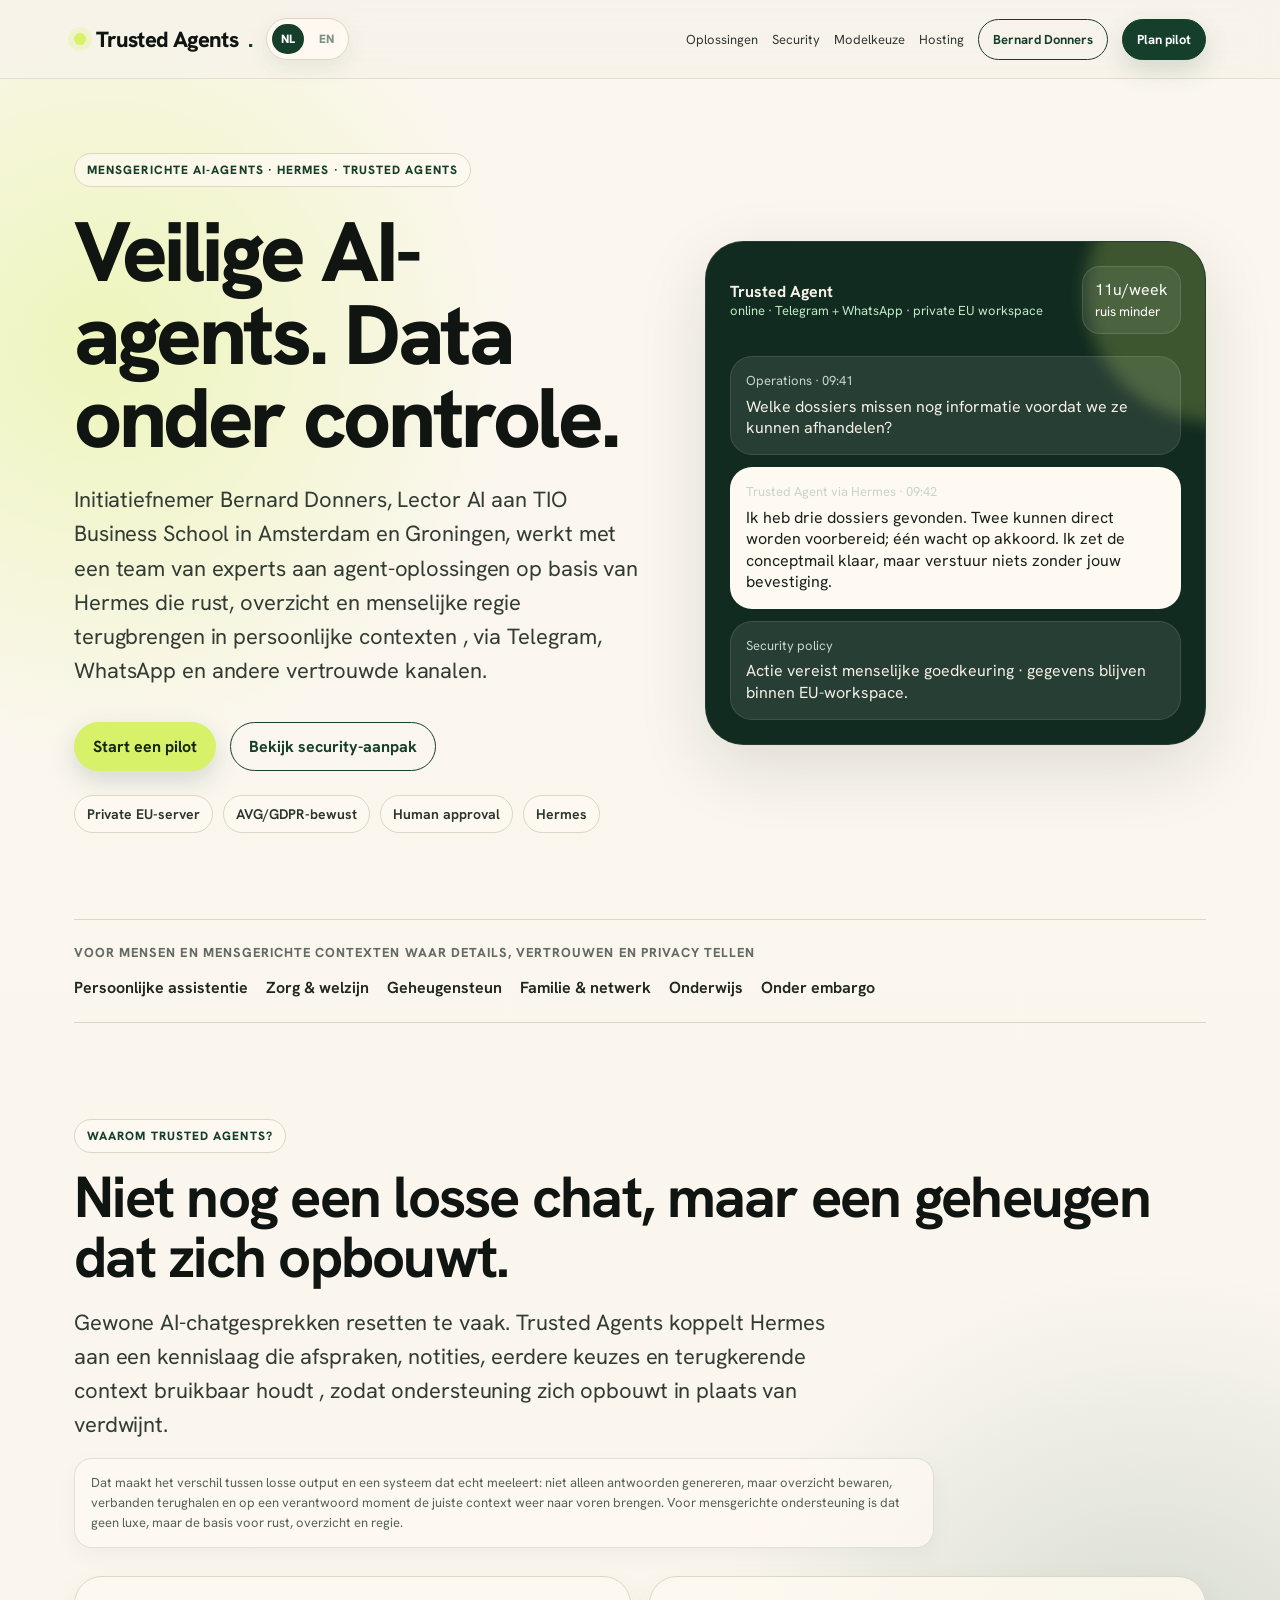
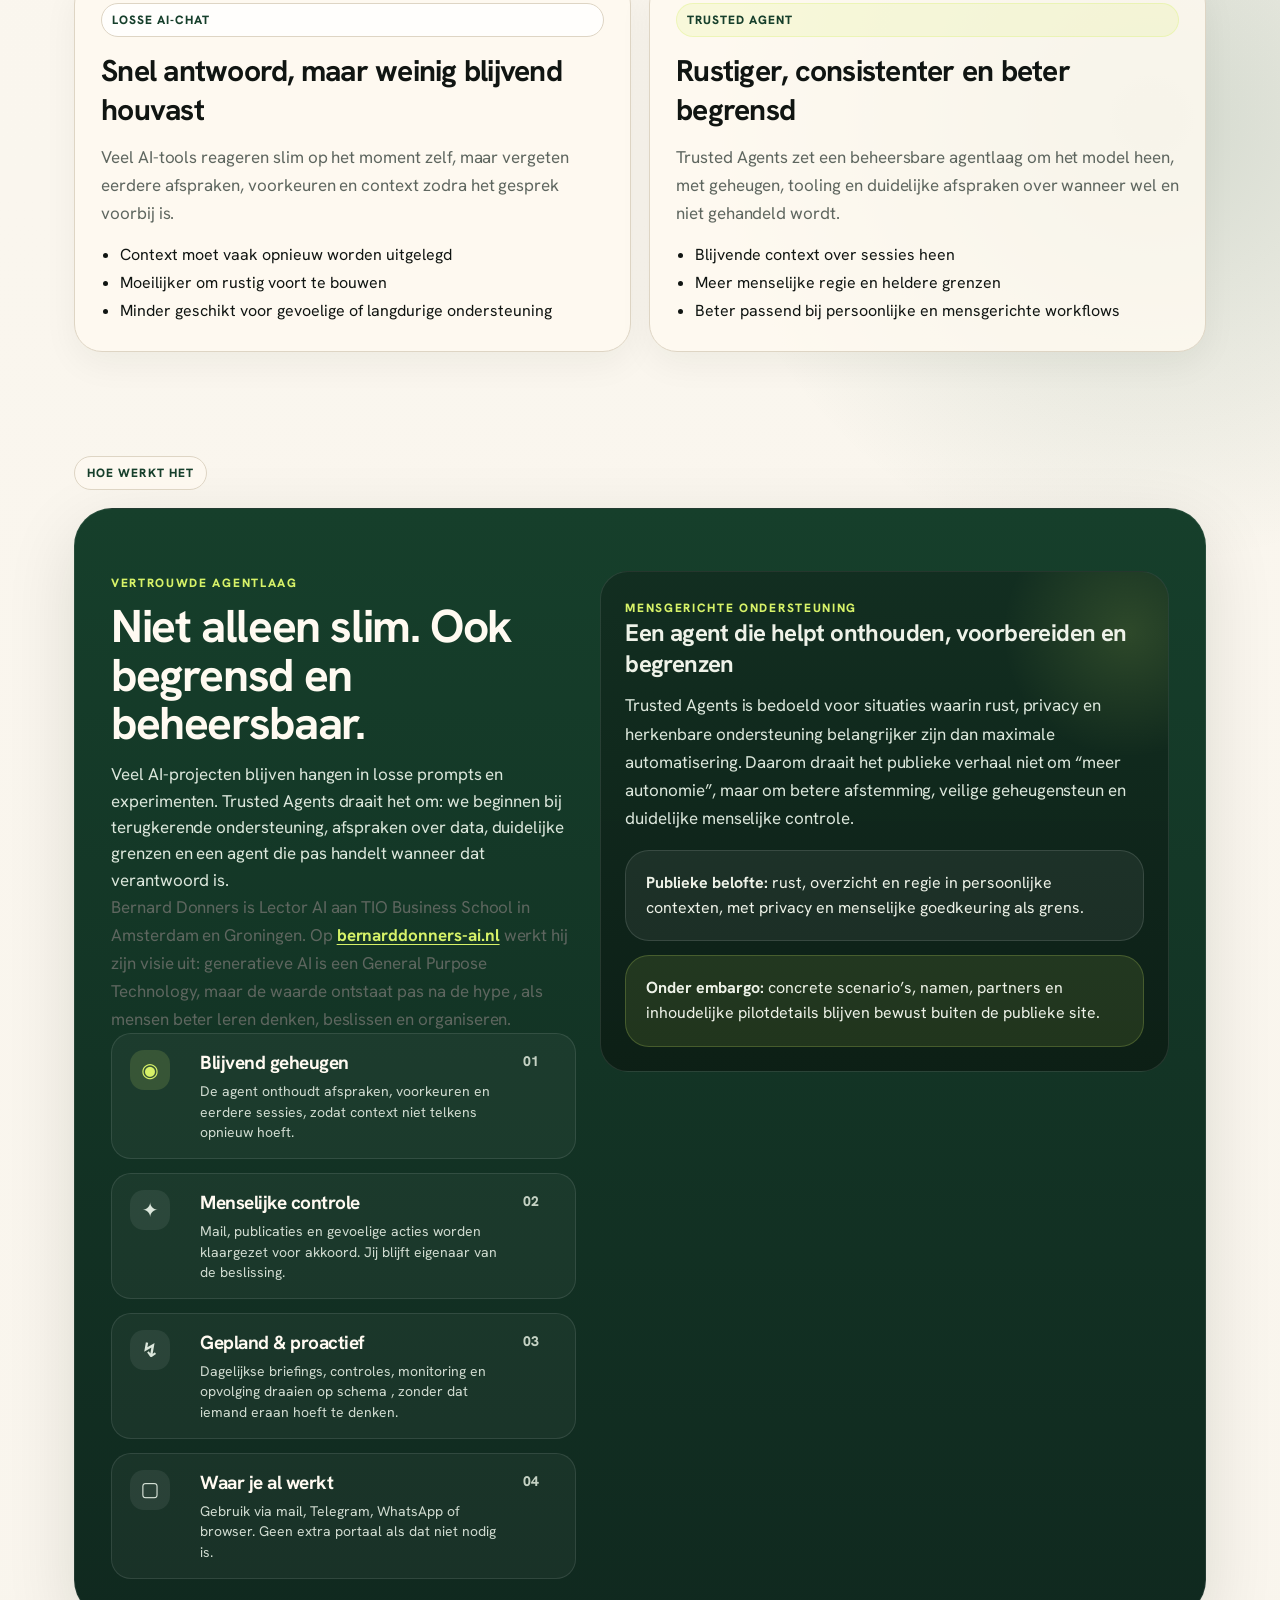
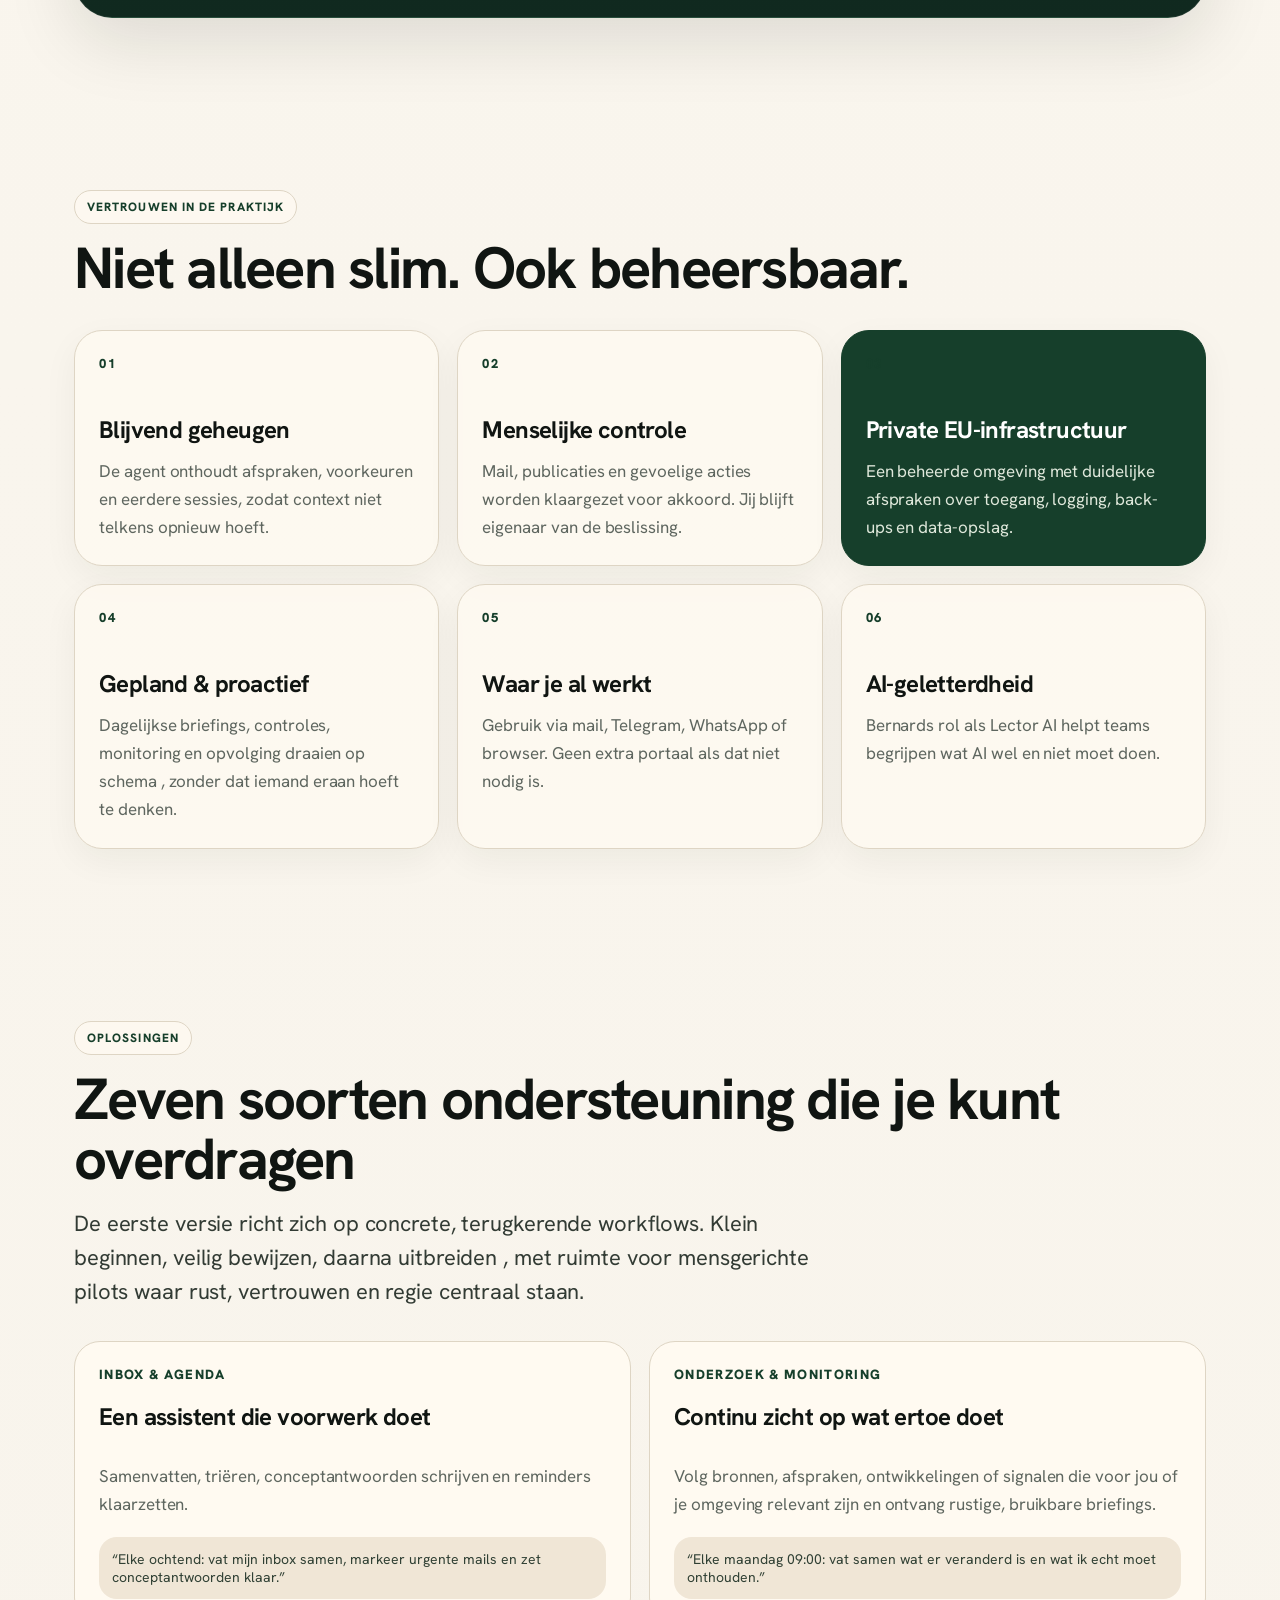
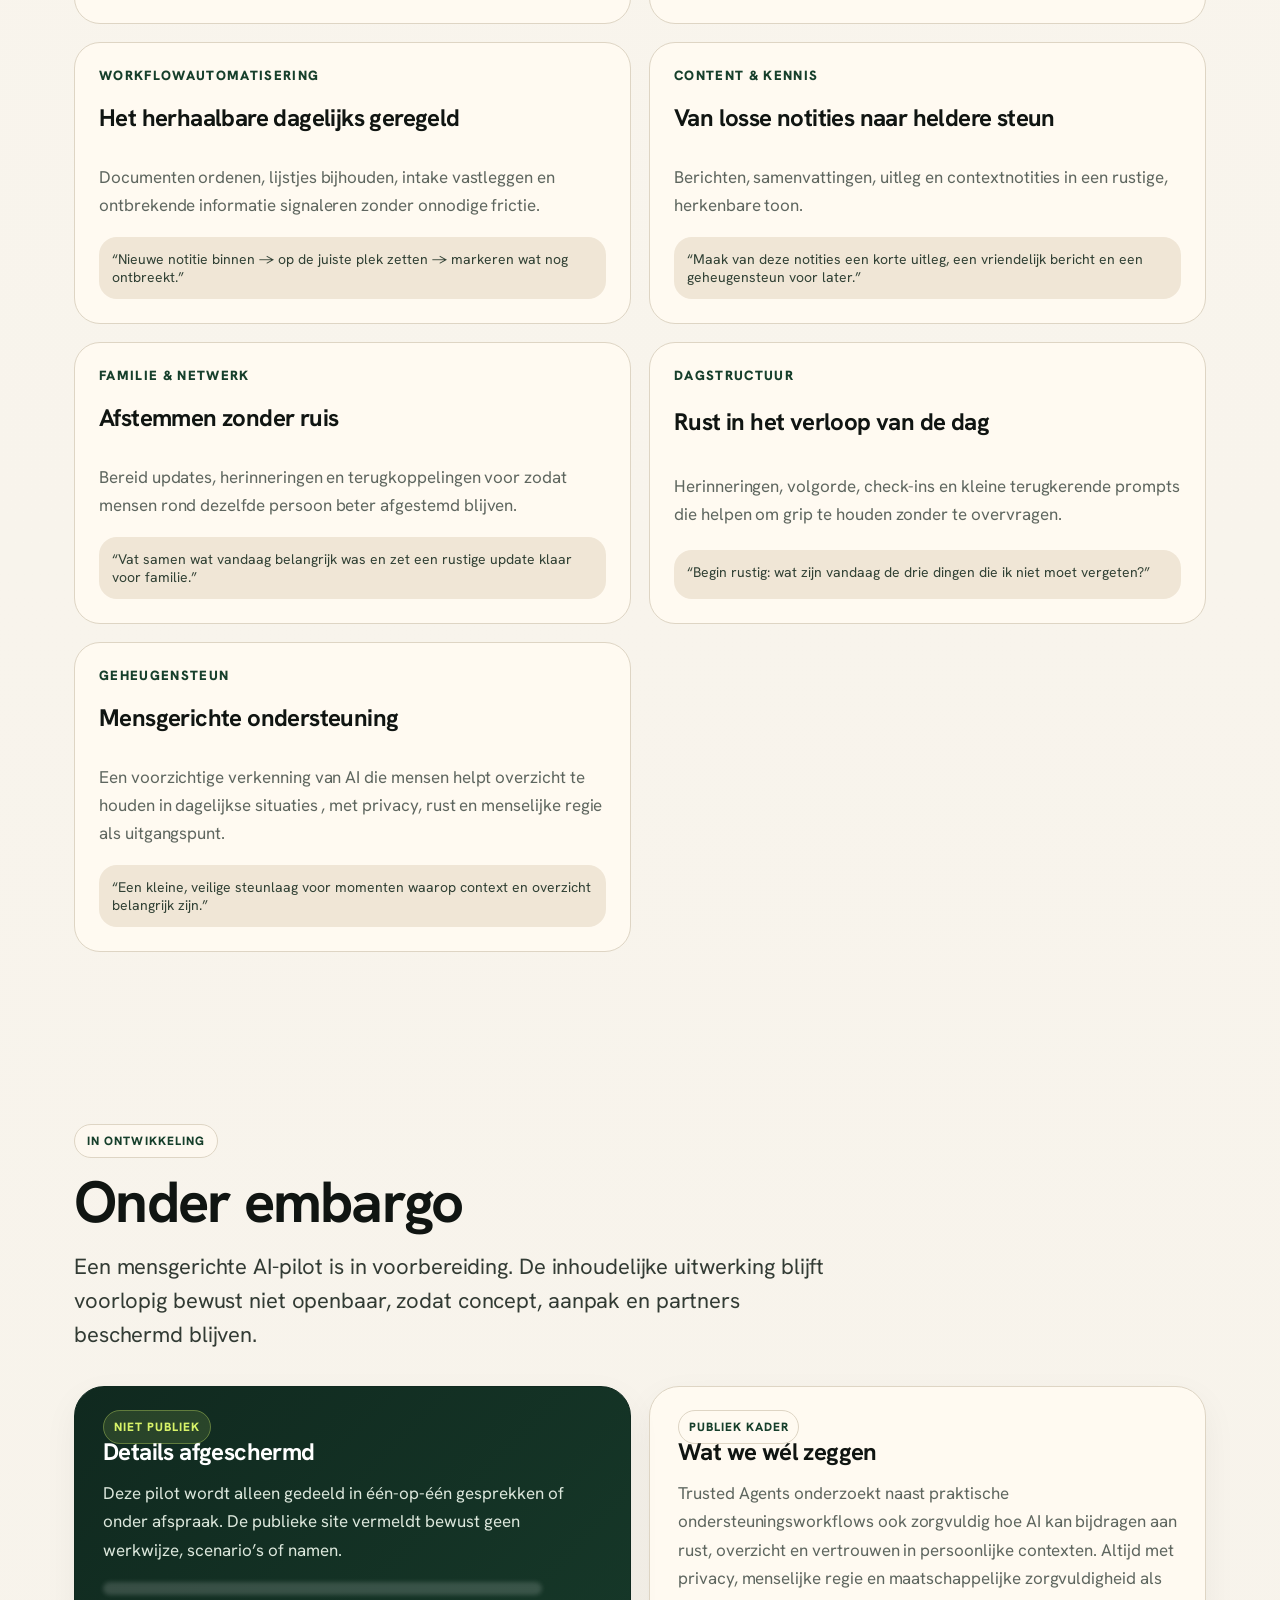
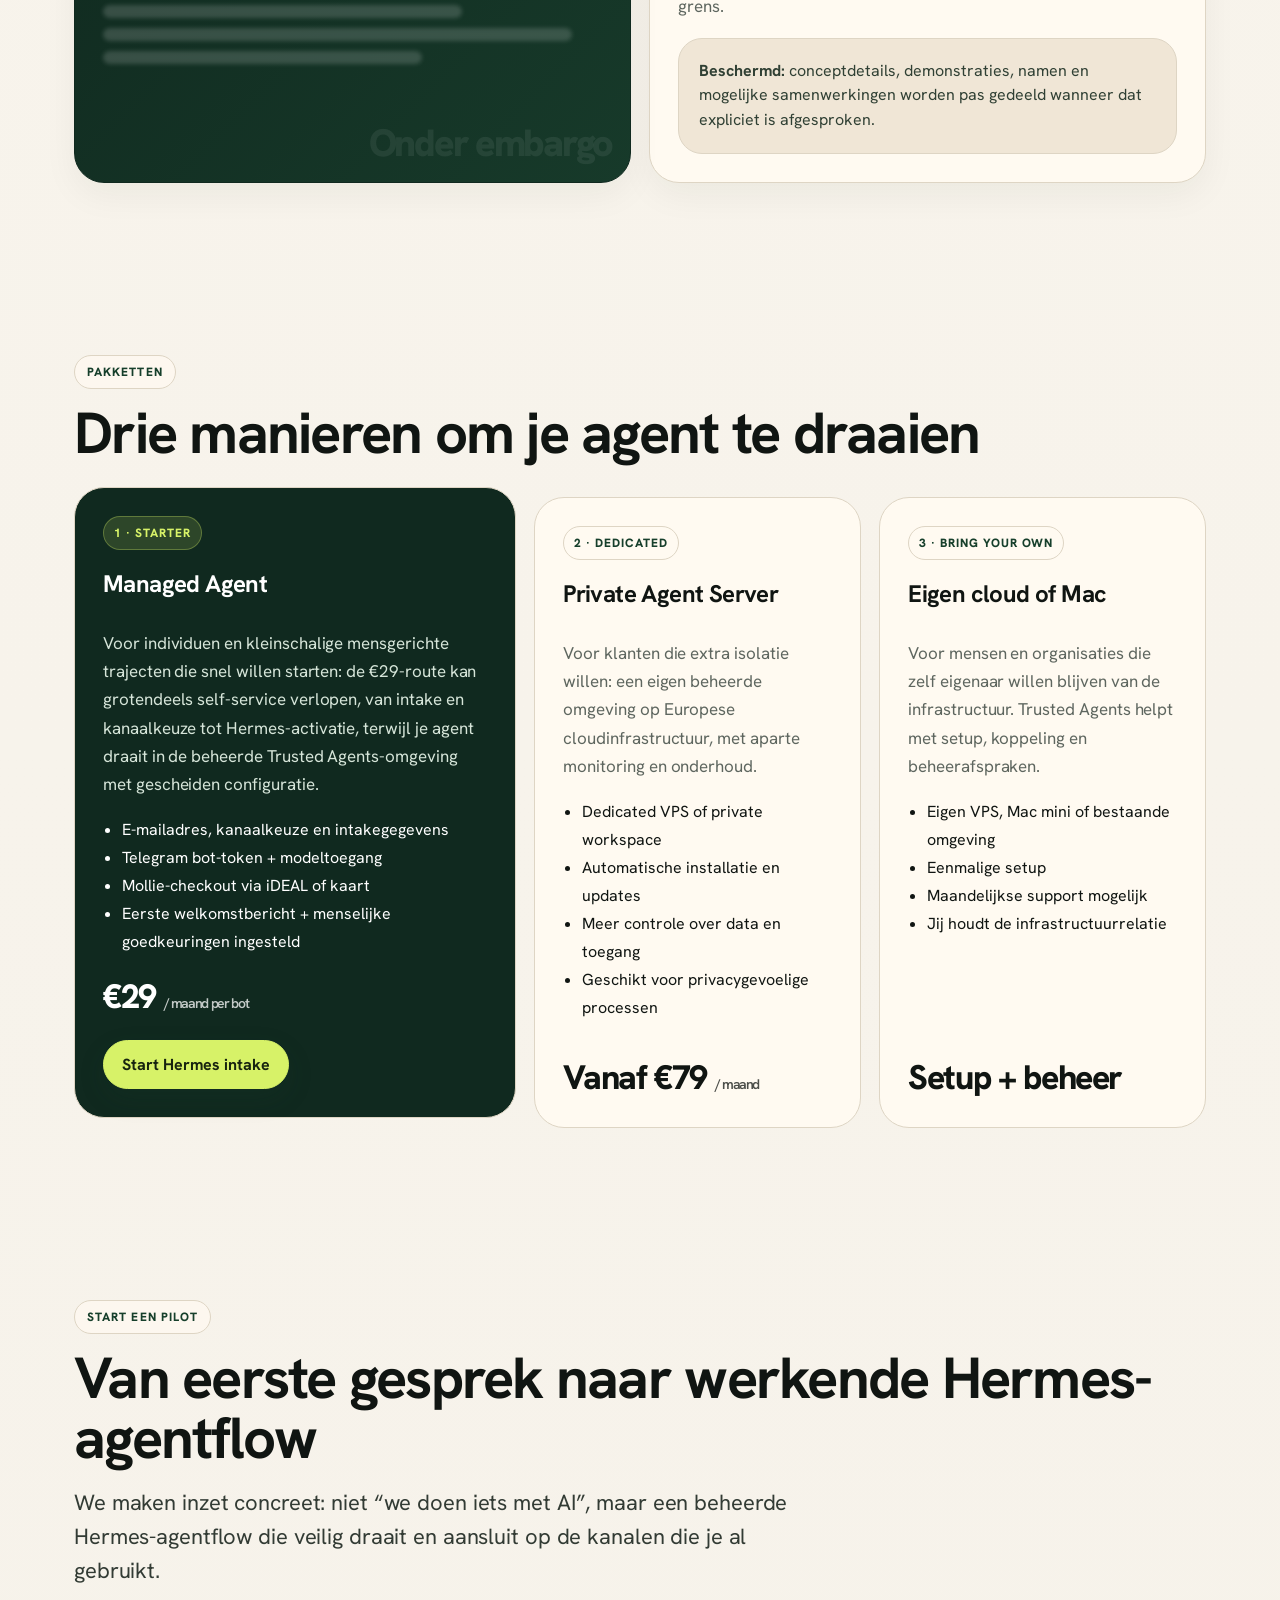
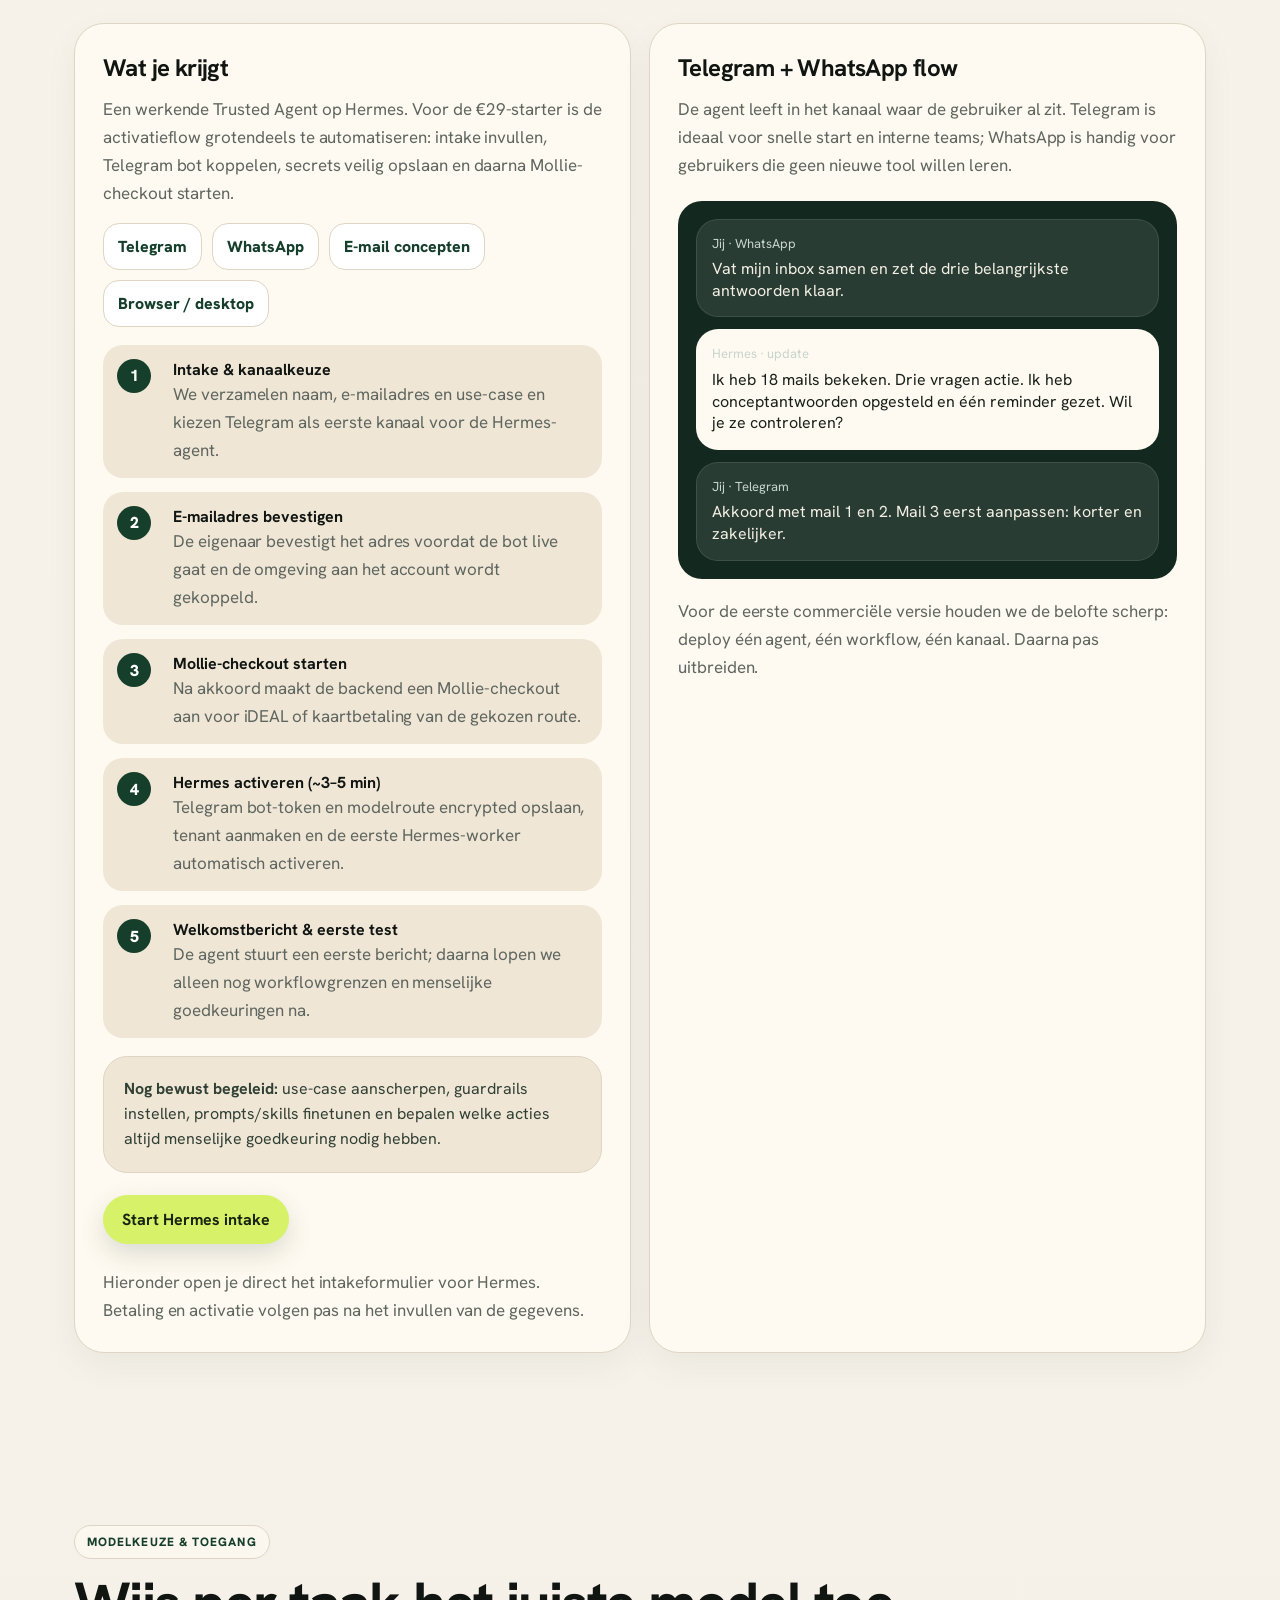
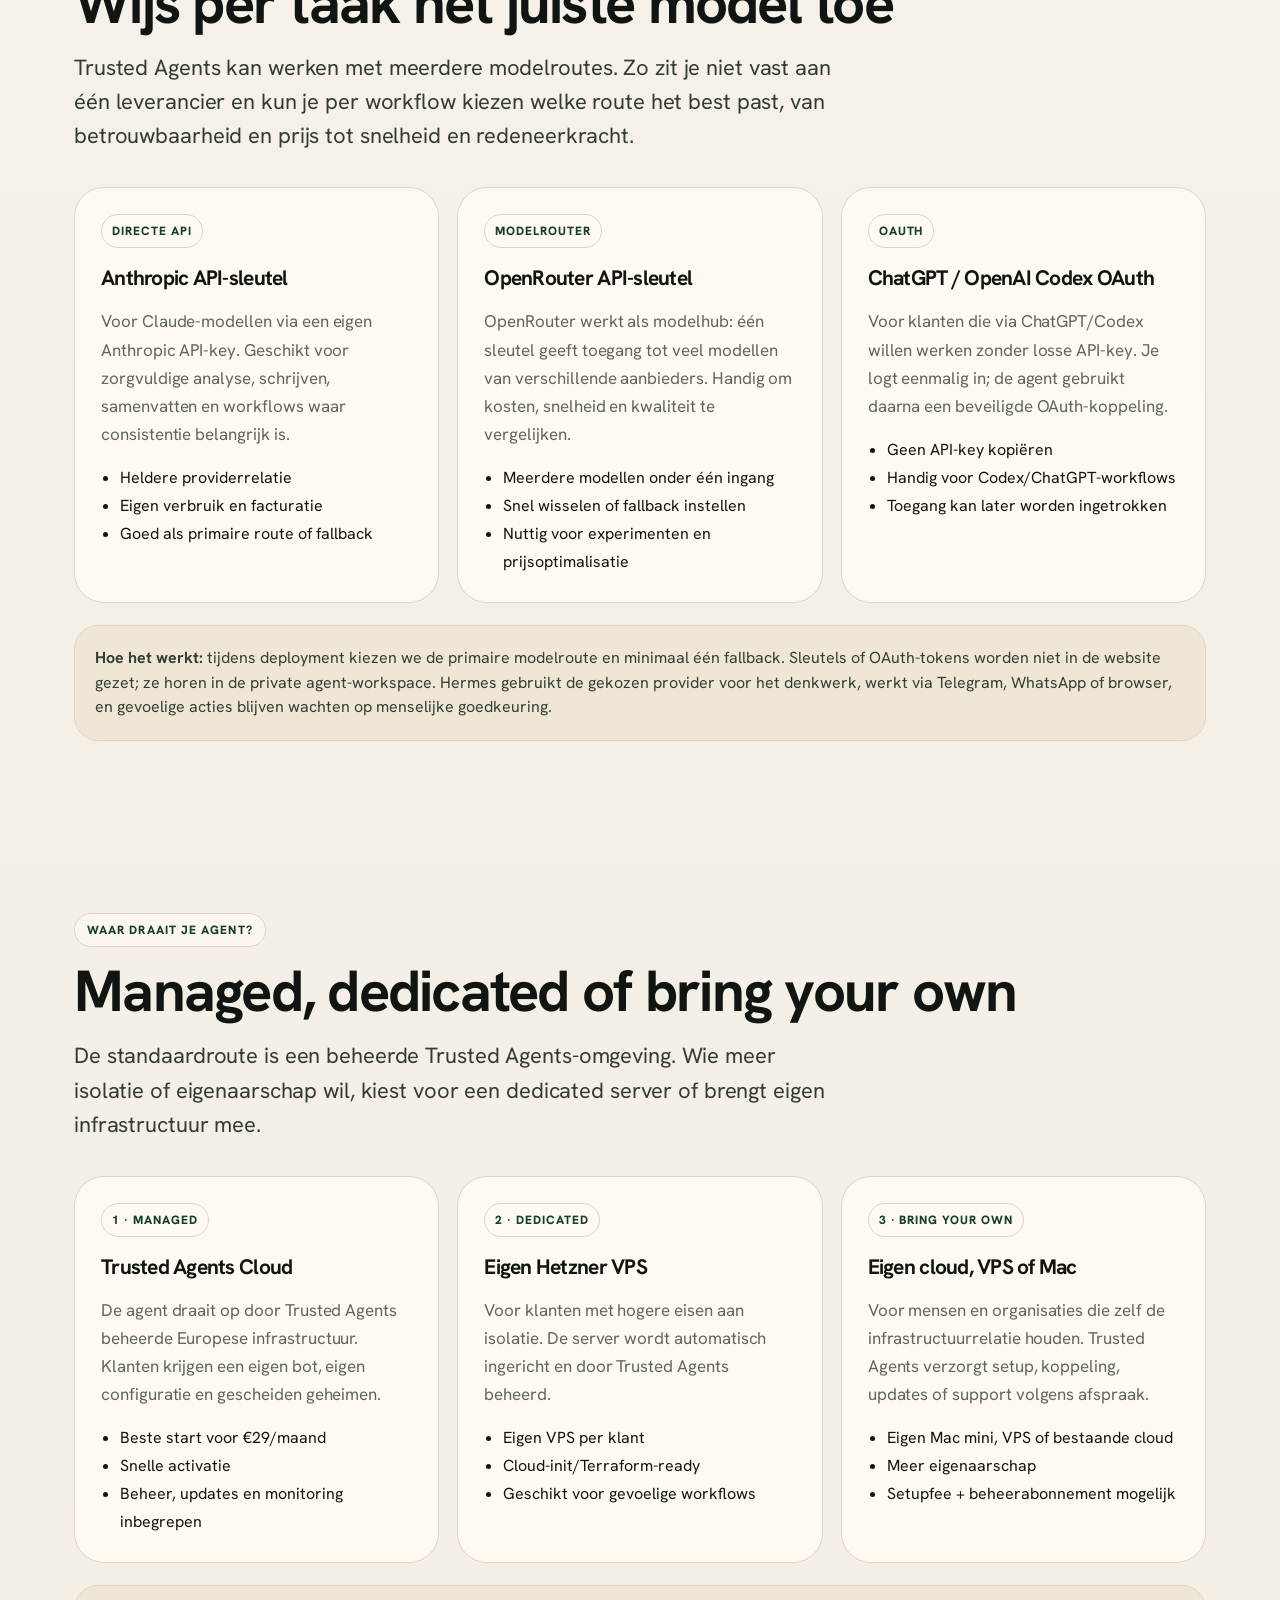
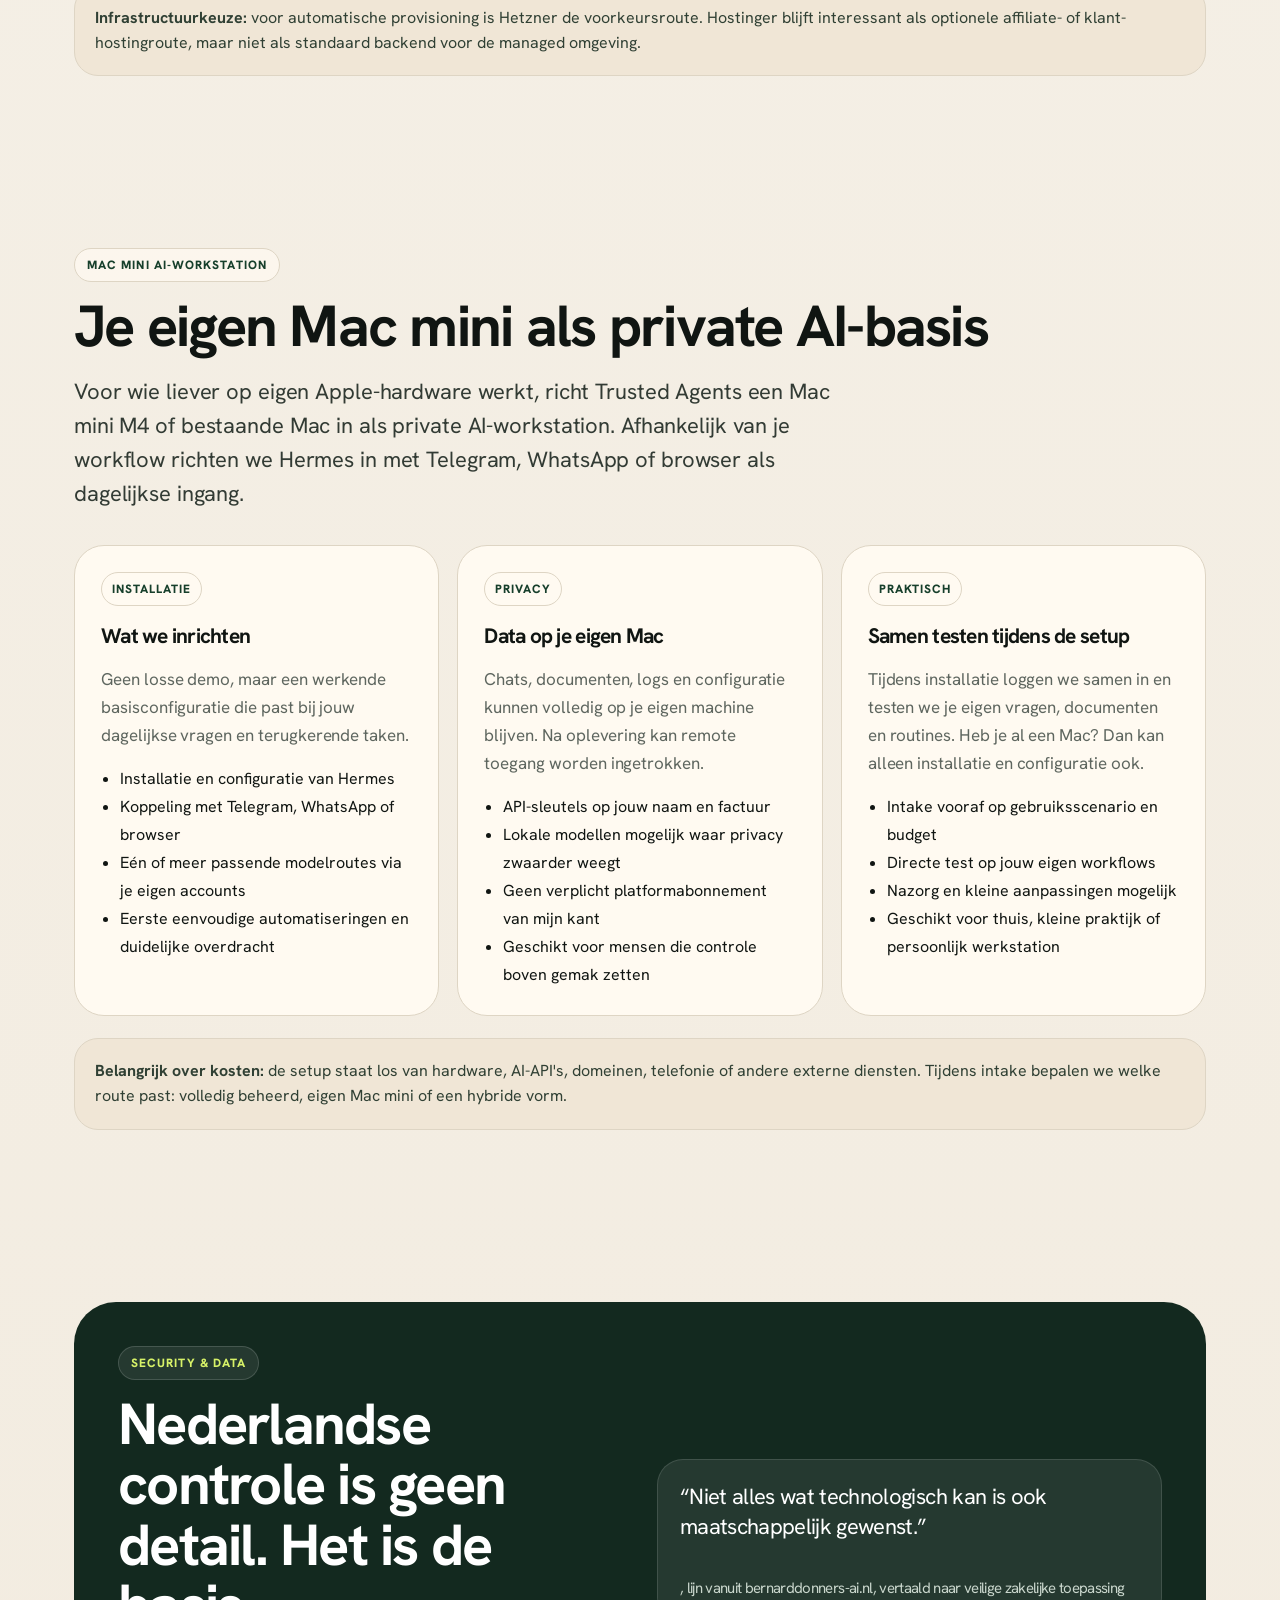
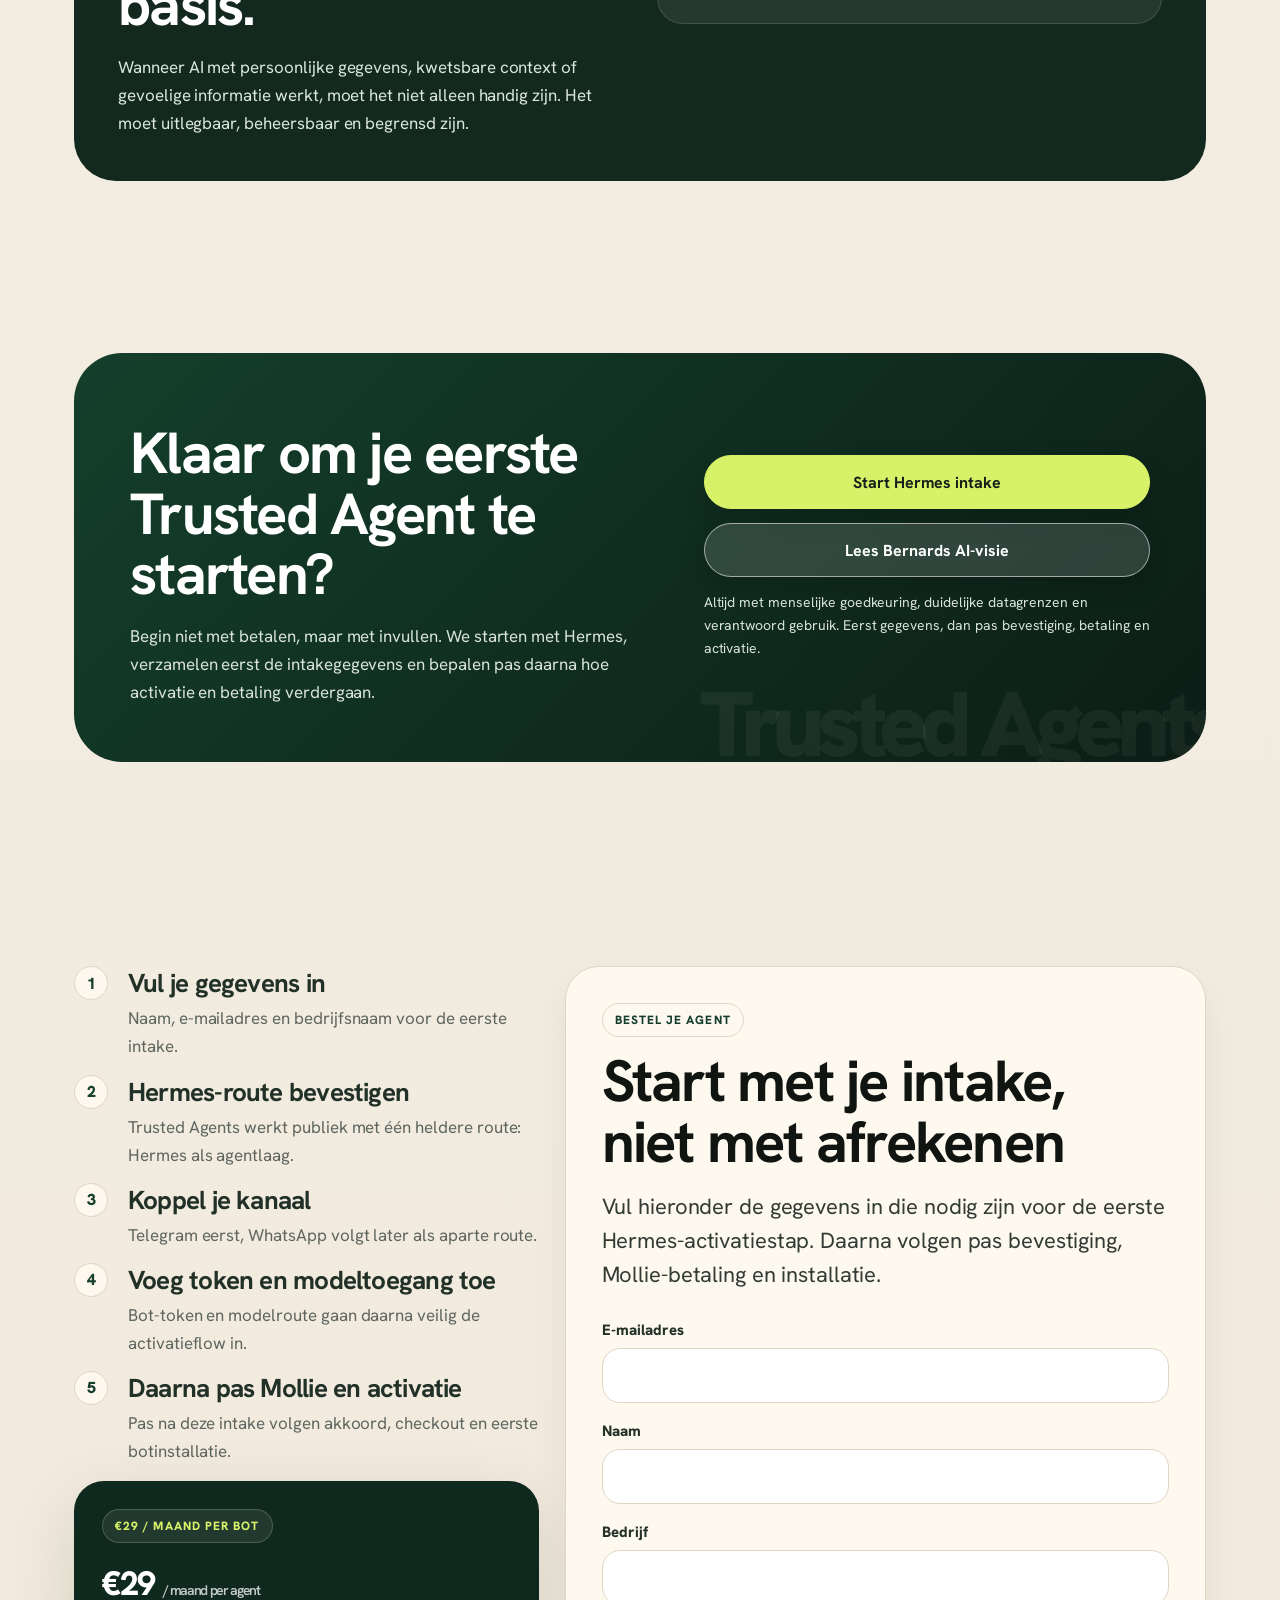
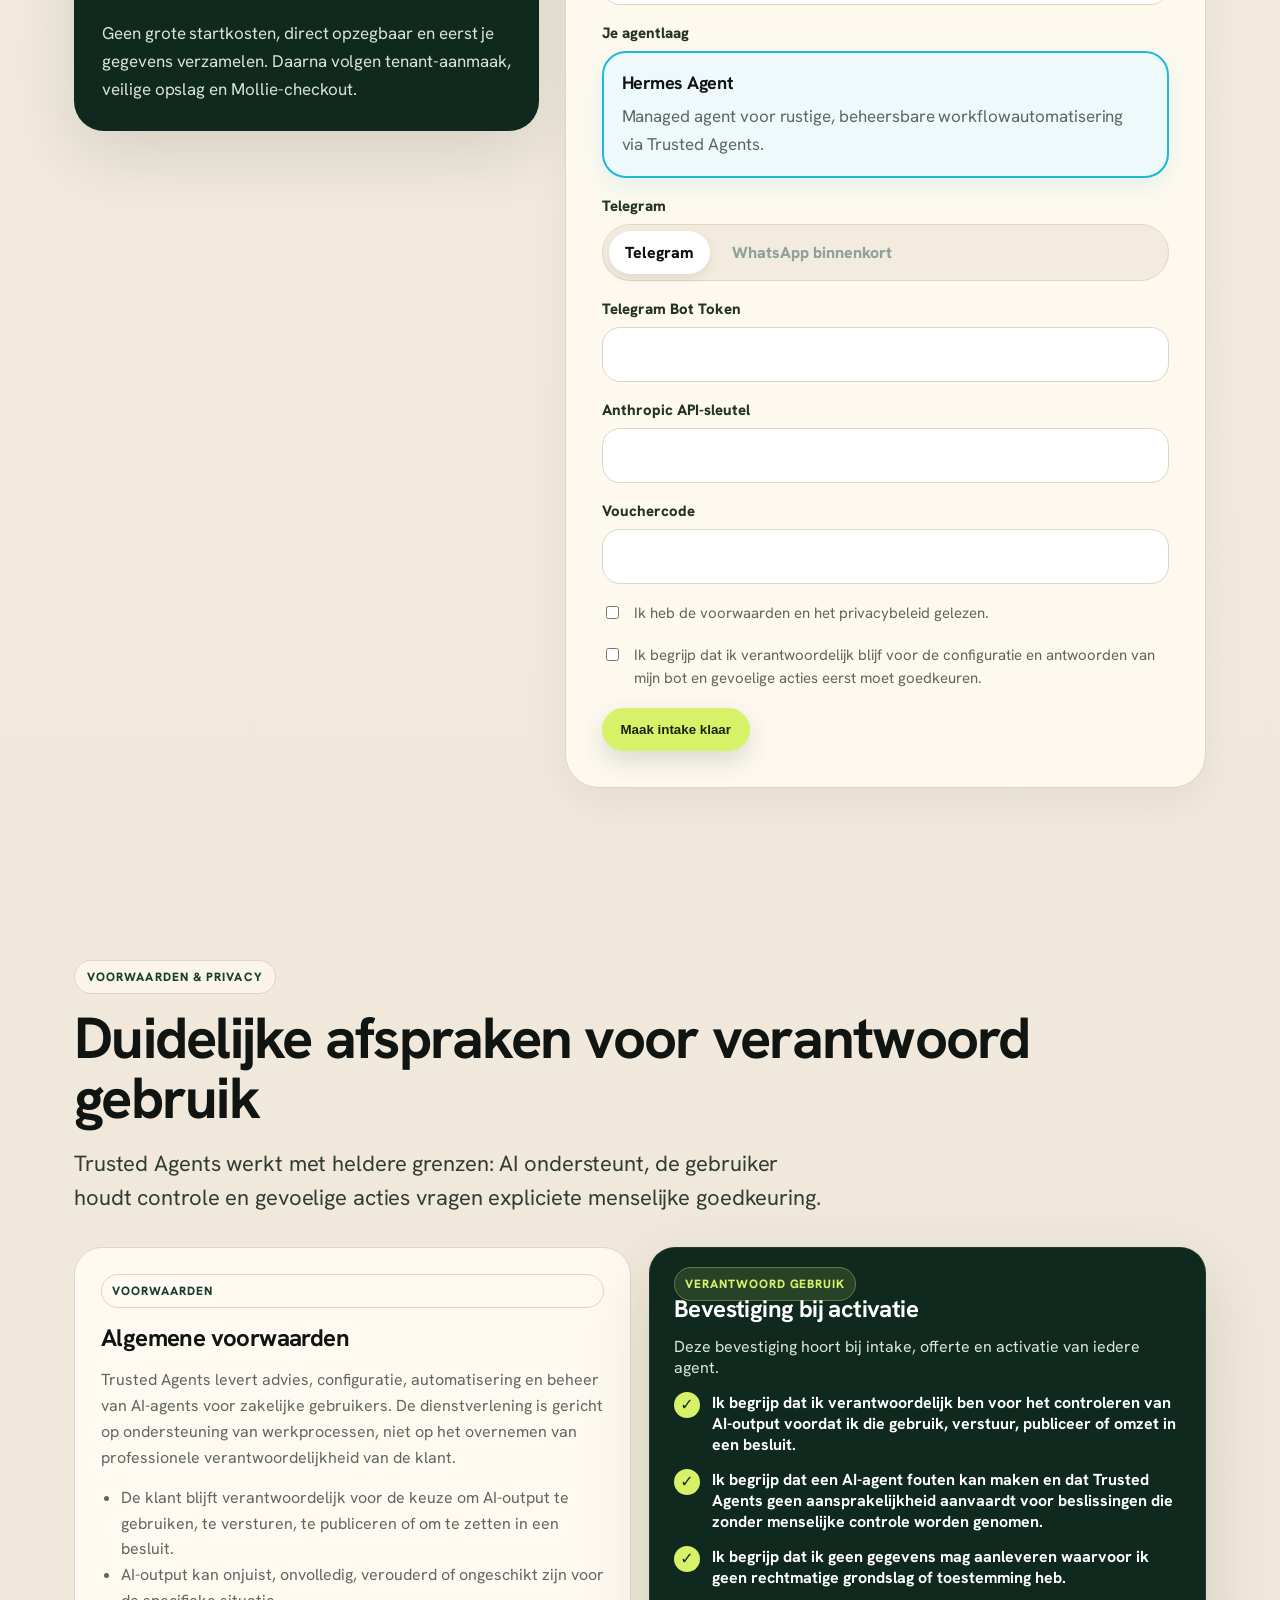
==== commit 474e11ef: "Make Trusted Agents Hermes-only and align intake flow" ====
--- a/index.html
+++ b/index.html
@@ -199,9 +199,9 @@
   <main>
     <section class="section hero">
       <div>
-        <div class="eyebrow">Mensgerichte AI-agents · Hermes of OpenClaw · Trusted Agents</div>
+        <div class="eyebrow">Mensgerichte AI-agents · Hermes · Trusted Agents</div>
         <h1>Veilige AI-agents. Data onder controle.</h1>
-        <p class="lead">Initiatiefnemer Bernard Donners, Lector AI aan TIO Business School in Amsterdam en Groningen, werkt met een team van experts aan agent-oplossingen op basis van Hermes en OpenClaw die rust, overzicht en menselijke regie terugbrengen in persoonlijke contexten , via Telegram, WhatsApp en andere vertrouwde kanalen.</p>
+        <p class="lead">Initiatiefnemer Bernard Donners, Lector AI aan TIO Business School in Amsterdam en Groningen, werkt met een team van experts aan agent-oplossingen op basis van Hermes die rust, overzicht en menselijke regie terugbrengen in persoonlijke contexten , via Telegram, WhatsApp en andere vertrouwde kanalen.</p>
         <div class="hero-actions">
           <a class="button light" href="#deploy">Start een pilot</a>
           <a class="button secondary" href="#security">Bekijk security-aanpak</a>
@@ -210,7 +210,7 @@
           <span class="pill">Private EU-server</span>
           <span class="pill">AVG/GDPR-bewust</span>
           <span class="pill">Human approval</span>
-          <span class="pill">Hermes of OpenClaw</span>
+          <span class="pill">Hermes</span>
         </div>
       </div>
       <aside class="agent-card" aria-label="AI agent demo kaart">
@@ -220,7 +220,7 @@
         </div>
         <div class="chat">
           <div class="bubble"><div class="mini">Operations · 09:41</div>Welke dossiers missen nog informatie voordat we ze kunnen afhandelen?</div>
-          <div class="bubble agent"><div class="mini">Trusted Agent via OpenClaw · 09:42</div>Ik heb drie dossiers gevonden. Twee kunnen direct worden voorbereid; één wacht op akkoord. Ik zet de conceptmail klaar, maar verstuur niets zonder jouw bevestiging.</div>
+          <div class="bubble agent"><div class="mini">Trusted Agent via Hermes · 09:42</div>Ik heb drie dossiers gevonden. Twee kunnen direct worden voorbereid; één wacht op akkoord. Ik zet de conceptmail klaar, maar verstuur niets zonder jouw bevestiging.</div>
           <div class="bubble"><div class="mini">Security policy</div>Actie vereist menselijke goedkeuring · gegevens blijven binnen EU-workspace.</div>
         </div>
       </aside>
@@ -365,12 +365,11 @@
         <article class="product featured">
           <span class="tag">1 · Starter</span>
           <h3>Managed Agent</h3>
-          <p class="muted">Voor individuen en kleinschalige mensgerichte trajecten die snel willen starten: de €29-route kan grotendeels self-service verlopen, van intake en kanaalkeuze tot botinstallatie en eerste activatie, terwijl je agent draait in de beheerde Trusted Agents-omgeving met gescheiden configuratie.</p>
-          <ul><li>E-mailadres, agentkeuze en kanaalselectie</li><li>Telegram bot-token + AI-sleutel of OAuth-route</li><li>iDEAL/kaart-checkout en automatische activatie</li><li>Eerste welkomstbericht + menselijke goedkeuringen ingesteld</li></ul>
+          <p class="muted">Voor individuen en kleinschalige mensgerichte trajecten die snel willen starten: de €29-route kan grotendeels self-service verlopen, van intake en kanaalkeuze tot Hermes-activatie, terwijl je agent draait in de beheerde Trusted Agents-omgeving met gescheiden configuratie.</p>
+          <ul><li>E-mailadres, kanaalkeuze en intakegegevens</li><li>Telegram bot-token + modeltoegang</li><li>Mollie-checkout via iDEAL of kaart</li><li>Eerste welkomstbericht + menselijke goedkeuringen ingesteld</li></ul>
           <div class="price">€29 <span>/ maand per bot</span></div>
           <div class="hero-actions" style="margin:4px 0 0">
-            <a class="button light" href="#bestel-agent" data-onboarding-agent="hermes">Deploy Hermes</a>
-            <a class="button secondary" href="#bestel-agent" data-onboarding-agent="openclaw">Deploy OpenClaw</a>
+            <a class="button light" href="#bestel-agent">Start Hermes intake</a>
           </div>
         </article>
         <article class="product">
@@ -391,13 +390,13 @@
     </section>
 
     <section class="section" id="deploy">
-      <div class="eyebrow">Deploy je agent</div>
-      <h2>Van eerste gesprek naar werkende agent</h2>
-      <p class="lead">We maken deployment concreet: niet “we doen iets met AI”, maar een beheerde agent die veilig draait en via Telegram of WhatsApp bereikbaar is.</p>
+      <div class="eyebrow">Start een pilot</div>
+      <h2>Van eerste gesprek naar werkende Hermes-agentflow</h2>
+      <p class="lead">We maken inzet concreet: niet “we doen iets met AI”, maar een beheerde Hermes-agentflow die veilig draait en aansluit op de kanalen die je al gebruikt.</p>
       <div class="deploy-grid">
         <article class="deploy-panel">
           <h3>Wat je krijgt</h3>
-          <p class="muted">Een werkende Trusted Agent met Hermes als motor en OpenClaw als communicatiekanaal. Voor de €29-starter is de activatieflow al grotendeels te automatiseren.</p>
+          <p class="muted">Een werkende Trusted Agent op Hermes. Voor de €29-starter is de activatieflow grotendeels te automatiseren: intake invullen, Telegram bot koppelen, secrets veilig opslaan en daarna Mollie-checkout starten.</p>
           <div class="channel-row">
             <span class="channel">Telegram</span>
             <span class="channel">WhatsApp</span>
@@ -405,25 +404,24 @@
             <span class="channel">Browser / desktop</span>
           </div>
           <div class="deploy-steps">
-            <div class="deploy-step"><div><strong>Gegevens & agentkeuze</strong><br><span class="muted">E-mailadres invullen, Hermes of OpenClaw kiezen en aangeven via welk kanaal de agent moet starten.</span></div></div>
+            <div class="deploy-step"><div><strong>Intake & kanaalkeuze</strong><br><span class="muted">We verzamelen naam, e-mailadres en use-case en kiezen Telegram als eerste kanaal voor de Hermes-agent.</span></div></div>
             <div class="deploy-step"><div><strong>E-mailadres bevestigen</strong><br><span class="muted">De eigenaar bevestigt het adres voordat de bot live gaat en de omgeving aan het account wordt gekoppeld.</span></div></div>
-            <div class="deploy-step"><div><strong>Betaling starten</strong><br><span class="muted">Voorwaarden akkoord, daarna checkout via iDEAL of kaart voor de €29-route.</span></div></div>
-            <div class="deploy-step"><div><strong>Botinstallatie (~3–5 min)</strong><br><span class="muted">Telegram bot-token en modelroute encrypted opslaan, tenant aanmaken en de eerste worker automatisch activeren.</span></div></div>
+            <div class="deploy-step"><div><strong>Mollie-checkout starten</strong><br><span class="muted">Na akkoord maakt de backend een Mollie-checkout aan voor iDEAL of kaartbetaling van de gekozen route.</span></div></div>
+            <div class="deploy-step"><div><strong>Hermes activeren (~3–5 min)</strong><br><span class="muted">Telegram bot-token en modelroute encrypted opslaan, tenant aanmaken en de eerste Hermes-worker automatisch activeren.</span></div></div>
             <div class="deploy-step"><div><strong>Welkomstbericht & eerste test</strong><br><span class="muted">De agent stuurt een eerste bericht; daarna lopen we alleen nog workflowgrenzen en menselijke goedkeuringen na.</span></div></div>
           </div>
           <div class="flow-note" style="margin-top:18px"><strong>Nog bewust begeleid:</strong> use-case aanscherpen, guardrails instellen, prompts/skills finetunen en bepalen welke acties altijd menselijke goedkeuring nodig hebben.</div>
           <div class="hero-actions" style="margin-top:22px">
-            <a class="button light" id="activate-hermes" href="#bestel-agent" data-onboarding-agent="hermes">Deploy Hermes</a>
-            <a class="button secondary" id="activate-openclaw" href="#bestel-agent" data-onboarding-agent="openclaw">Deploy OpenClaw</a>
+            <a class="button light" id="activate-hermes" href="#bestel-agent">Start Hermes intake</a>
           </div>
-          <p class="muted" style="margin-top:12px">Deze knoppen openen hieronder direct het intakeformulier, met Hermes of OpenClaw alvast geselecteerd. Betaling en activatie volgen pas na het invullen van de gegevens.</p>
+          <p class="muted" style="margin-top:12px">Hieronder open je direct het intakeformulier voor Hermes. Betaling en activatie volgen pas na het invullen van de gegevens.</p>
         </article>
         <article class="deploy-panel">
           <h3>Telegram + WhatsApp flow</h3>
           <p class="muted">De agent leeft in het kanaal waar de gebruiker al zit. Telegram is ideaal voor snelle start en interne teams; WhatsApp is handig voor gebruikers die geen nieuwe tool willen leren.</p>
           <div class="chat" style="background:#13291f;border-radius:24px;padding:18px">
             <div class="bubble"><div class="mini">Jij · WhatsApp</div>Vat mijn inbox samen en zet de drie belangrijkste antwoorden klaar.</div>
-            <div class="bubble agent"><div class="mini">OpenClaw → Hermes</div>Ik heb 18 mails bekeken. Drie vragen actie. Ik heb conceptantwoorden opgesteld en één reminder gezet. Wil je ze controleren?</div>
+            <div class="bubble agent"><div class="mini">Hermes · update</div>Ik heb 18 mails bekeken. Drie vragen actie. Ik heb conceptantwoorden opgesteld en één reminder gezet. Wil je ze controleren?</div>
             <div class="bubble"><div class="mini">Jij · Telegram</div>Akkoord met mail 1 en 2. Mail 3 eerst aanpassen: korter en zakelijker.</div>
           </div>
           <p class="muted" style="margin-top:18px">Voor de eerste commerciële versie houden we de belofte scherp: deploy één agent, één workflow, één kanaal. Daarna pas uitbreiden.</p>
@@ -455,7 +453,7 @@
           <ul><li>Geen API-key kopiëren</li><li>Handig voor Codex/ChatGPT-workflows</li><li>Toegang kan later worden ingetrokken</li></ul>
         </article>
       </div>
-      <div class="flow-note"><strong>Hoe het werkt:</strong> tijdens deployment kiezen we de primaire modelroute en minimaal één fallback. Sleutels of OAuth-tokens worden niet in de website gezet; ze horen in de private agent-workspace. Hermes gebruikt de gekozen provider voor het denkwerk, OpenClaw levert het Telegram/WhatsApp-kanaal, en gevoelige acties blijven wachten op menselijke goedkeuring.</div>
+      <div class="flow-note"><strong>Hoe het werkt:</strong> tijdens deployment kiezen we de primaire modelroute en minimaal één fallback. Sleutels of OAuth-tokens worden niet in de website gezet; ze horen in de private agent-workspace. Hermes gebruikt de gekozen provider voor het denkwerk, werkt via Telegram, WhatsApp of browser, en gevoelige acties blijven wachten op menselijke goedkeuring.</div>
     </section>
 
     <section class="section" id="hosting">
@@ -488,13 +486,13 @@
     <section class="section" id="macmini">
       <div class="eyebrow">Mac mini AI-workstation</div>
       <h2>Je eigen Mac mini als private AI-basis</h2>
-      <p class="lead">Voor wie liever op eigen Apple-hardware werkt, richt Trusted Agents een Mac mini M4 of bestaande Mac in als private AI-workstation. Afhankelijk van je workflow kiezen we Hermes, OpenClaw of een heldere combinatie van beide , met Telegram, WhatsApp of browser als dagelijkse ingang.</p>
+      <p class="lead">Voor wie liever op eigen Apple-hardware werkt, richt Trusted Agents een Mac mini M4 of bestaande Mac in als private AI-workstation. Afhankelijk van je workflow richten we Hermes in met Telegram, WhatsApp of browser als dagelijkse ingang.</p>
       <div class="provider-grid">
         <article class="provider-card">
           <span class="tag">Installatie</span>
           <strong>Wat we inrichten</strong>
           <p class="muted">Geen losse demo, maar een werkende basisconfiguratie die past bij jouw dagelijkse vragen en terugkerende taken.</p>
-          <ul><li>Installatie en configuratie van Hermes of OpenClaw</li><li>Koppeling met Telegram, WhatsApp of browser</li><li>Eén of meer passende modelroutes via je eigen accounts</li><li>Eerste eenvoudige automatiseringen en duidelijke overdracht</li></ul>
+          <ul><li>Installatie en configuratie van Hermes</li><li>Koppeling met Telegram, WhatsApp of browser</li><li>Eén of meer passende modelroutes via je eigen accounts</li><li>Eerste eenvoudige automatiseringen en duidelijke overdracht</li></ul>
         </article>
         <article class="provider-card">
           <span class="tag">Privacy</span>
@@ -526,12 +524,11 @@
     <section class="section" id="contact">
       <div class="footer-cta">
         <div>
-          <h2>Klaar om je eerste MKB-agent te starten?</h2>
-          <p class="muted">Begin niet met betalen, maar met invullen. Kies eerst Hermes of OpenClaw, vul je gegevens in en bepaal pas daarna hoe de activatie verdergaat.</p>
+          <h2>Klaar om je eerste Trusted Agent te starten?</h2>
+          <p class="muted">Begin niet met betalen, maar met invullen. We starten met Hermes, verzamelen eerst de intakegegevens en bepalen pas daarna hoe activatie en betaling verdergaan.</p>
         </div>
         <div class="footer-cta-actions">
-          <a class="button light" href="#bestel-agent" data-onboarding-agent="hermes">Deploy Hermes</a>
-          <a class="button secondary" href="#bestel-agent" data-onboarding-agent="openclaw">Deploy OpenClaw</a>
+          <a class="button light" href="#bestel-agent">Start Hermes intake</a>
           <a class="button secondary" href="https://www.bernarddonners-ai.nl">Lees Bernards AI-visie</a>
           <p class="muted" style="font-size:14px">Altijd met menselijke goedkeuring, duidelijke datagrenzen en verantwoord gebruik. Eerst gegevens, dan pas bevestiging, betaling en activatie.</p>
         </div>
@@ -542,21 +539,21 @@
         <div>
           <div class="order-steps">
             <div class="order-step"><span class="badge">1</span><div><strong>Vul je gegevens in</strong><p class="muted">Naam, e-mailadres en bedrijfsnaam voor de eerste intake.</p></div></div>
-            <div class="order-step"><span class="badge">2</span><div><strong>Kies Hermes of OpenClaw</strong><p class="muted">Bepaal welk type agent je wilt starten in de €29-route.</p></div></div>
+            <div class="order-step"><span class="badge">2</span><div><strong>Hermes-route bevestigen</strong><p class="muted">Trusted Agents werkt publiek met één heldere route: Hermes als agentlaag.</p></div></div>
             <div class="order-step"><span class="badge">3</span><div><strong>Koppel je kanaal</strong><p class="muted">Telegram eerst, WhatsApp volgt later als aparte route.</p></div></div>
-            <div class="order-step"><span class="badge">4</span><div><strong>Voeg token en modeltoegang toe</strong><p class="muted">Bot-token en modelroute gaan pas daarna de activatieflow in.</p></div></div>
-            <div class="order-step"><span class="badge">5</span><div><strong>Daarna pas bevestiging en activatie</strong><p class="muted">Pas na deze intake volgen akkoord, betaling en eerste botinstallatie.</p></div></div>
+            <div class="order-step"><span class="badge">4</span><div><strong>Voeg token en modeltoegang toe</strong><p class="muted">Bot-token en modelroute gaan daarna veilig de activatieflow in.</p></div></div>
+            <div class="order-step"><span class="badge">5</span><div><strong>Daarna pas Mollie en activatie</strong><p class="muted">Pas na deze intake volgen akkoord, checkout en eerste botinstallatie.</p></div></div>
           </div>
           <div class="order-price">
             <div class="eyebrow" style="background:rgba(255,255,255,.08);border-color:rgba(255,255,255,.18);color:var(--lime)">€29 / maand per bot</div>
             <div class="price" style="margin-top:18px">€29 <span>/ maand per agent</span></div>
-            <p class="muted" style="margin-top:14px">Geen grote startkosten, direct opzegbaar en eerst je gegevens verzamelen zoals in de Trustable-flow.</p>
+            <p class="muted" style="margin-top:14px">Geen grote startkosten, direct opzegbaar en eerst je gegevens verzamelen. Daarna volgen tenant-aanmaak, veilige opslag en Mollie-checkout.</p>
           </div>
         </div>
         <article class="order-card">
           <div class="eyebrow">Bestel je agent</div>
           <h2>Start met je intake, niet met afrekenen</h2>
-          <p class="lead">Kies hieronder Hermes of OpenClaw en vul de gegevens in die nodig zijn voor de eerste activatiestap. Daarna volgt pas bevestiging, betaling en installatie.</p>
+          <p class="lead">Vul hieronder de gegevens in die nodig zijn voor de eerste Hermes-activatiestap. Daarna volgen pas bevestiging, Mollie-betaling en installatie.</p>
           <form id="order-form" style="display:grid;gap:18px;margin-top:28px">
             <div class="field full">
               <label for="order-email">E-mailadres</label>
@@ -570,12 +567,11 @@
               <label for="order-company">Bedrijf</label>
               <input id="order-company" name="company_name" autocomplete="organization" required>
             </div>
+            <input type="hidden" name="agent" id="order-agent" value="hermes">
             <div class="field full">
-              <label>Kies je AI Agent</label>
-              <input type="hidden" name="agent" id="order-agent" value="hermes">
-              <div class="agent-choice-grid">
-                <button type="button" class="agent-option active" data-agent-option="hermes"><strong>Hermes Agent</strong><span class="muted">Managed agent voor rustige, beheersbare workflowautomatisering.</span></button>
-                <button type="button" class="agent-option" data-agent-option="openclaw"><strong>OpenClaw Bot</strong><span class="muted">Open-source agentlaag voor Telegram-first intake en activering.</span></button>
+              <label>Je agentlaag</label>
+              <div class="agent-choice-grid" style="grid-template-columns:1fr">
+                <div class="agent-option active"><strong>Hermes Agent</strong><span class="muted">Managed agent voor rustige, beheersbare workflowautomatisering via Trusted Agents.</span></div>
               </div>
             </div>
             <div class="field full">
@@ -680,7 +676,7 @@
         "Modelkeuze": "Model choice",
         "Hosting": "Hosting",
         "Plan pilot": "Book pilot",
-        "Mensgerichte AI-agents · Hermes of OpenClaw · Trusted Agents": "Human-centered AI agents · Hermes or OpenClaw · Trusted Agents",
+        "Mensgerichte AI-agents · Hermes · Trusted Agents": "Human-centered AI agents · Hermes · Trusted Agents",
         "Veilige AI-agents. Data onder controle.": "Secure AI agents. Data under control.",
         "Start een pilot": "Start a pilot",
         "Waarom Trusted Agents?": "Why Trusted Agents?",
@@ -702,7 +698,7 @@
         "Vertrouwde agentlaag": "Trusted agent layer",
         "Niet alleen slim. Ook begrensd en beheersbaar.": "Not only smart. Also bounded and controllable.",
         "Vertrouwen in de praktijk": "Trust in practice",
-        "Initiatiefnemer Bernard Donners, Lector AI aan TIO Business School in Amsterdam en Groningen, werkt met een team van experts aan agent-oplossingen op basis van Hermes en OpenClaw die rust, overzicht en menselijke regie terugbrengen in persoonlijke contexten , via Telegram, WhatsApp en andere vertrouwde kanalen.": "Founder Bernard Donners, Professor of Applied AI at TIO Business School in Amsterdam and Groningen, works with a team of experts on agent solutions based on Hermes and OpenClaw that restore calm, overview and human control in personal contexts , through Telegram, WhatsApp and other familiar channels.",
+        "Initiatiefnemer Bernard Donners, Lector AI aan TIO Business School in Amsterdam en Groningen, werkt met een team van experts aan agent-oplossingen op basis van Hermes die rust, overzicht en menselijke regie terugbrengen in persoonlijke contexten , via Telegram, WhatsApp en andere vertrouwde kanalen.": "Founder Bernard Donners, Professor of Applied AI at TIO Business School in Amsterdam and Groningen, works with a team of experts on agent solutions based on Hermes that restore calm, overview and human control in personal contexts , through Telegram, WhatsApp and other familiar channels.",
         "Bekijk security-aanpak": "View security approach",
         "Private EU-server": "Private EU server",
         "AVG/GDPR-bewust": "GDPR-aware",
@@ -783,10 +779,10 @@
         "Drie manieren om je agent te draaien": "Three ways to run your agent",
         "1 · Starter": "1 · Starter",
         "Managed Agent": "Managed Agent",
-        "Voor individuen en kleinschalige mensgerichte trajecten die snel willen starten: de €29-route kan grotendeels self-service verlopen, van intake en kanaalkeuze tot botinstallatie en eerste activatie, terwijl je agent draait in de beheerde Trusted Agents-omgeving met gescheiden configuratie.": "For individuals and small-scale human-centered trajectories that want to start quickly: the €29 route can run largely self-service, from intake and channel selection to bot installation and first activation, while your agent runs in the managed Trusted Agents environment with separated configuration.",
-        "E-mailadres, agentkeuze en kanaalselectie": "Email address, agent choice and channel selection",
-        "Telegram bot-token + AI-sleutel of OAuth-route": "Telegram bot token + AI key or OAuth route",
-        "iDEAL/kaart-checkout en automatische activatie": "iDEAL/card checkout and automatic activation",
+        "Voor individuen en kleinschalige mensgerichte trajecten die snel willen starten: de €29-route kan grotendeels self-service verlopen, van intake en kanaalkeuze tot Hermes-activatie, terwijl je agent draait in de beheerde Trusted Agents-omgeving met gescheiden configuratie.": "For individuals and small-scale human-centered trajectories that want to start quickly: the €29 route can run largely self-service, from intake and channel selection to Hermes activation, while your agent runs in the managed Trusted Agents environment with separated configuration.",
+        "E-mailadres, kanaalkeuze en intakegegevens": "Email address, channel selection and intake details",
+        "Telegram bot-token + modeltoegang": "Telegram bot token + model access",
+        "Mollie-checkout via iDEAL of kaart": "Mollie checkout via iDEAL or card",
         "Eerste welkomstbericht + menselijke goedkeuringen ingesteld": "First welcome message + human approvals configured",
         "/ maand per bot": "/ month per bot",
         "2 · Dedicated": "2 · Dedicated",
@@ -806,27 +802,25 @@
         "Maandelijkse support mogelijk": "Monthly support possible",
         "Jij houdt de infrastructuurrelatie": "You keep the infrastructure relationship",
         "Setup + beheer": "Setup + management",
-        "Deploy je agent": "Deploy your agent",
-        "Van eerste gesprek naar werkende agent": "From first conversation to working agent",
-        "We maken deployment concreet: niet “we doen iets met AI”, maar een beheerde agent die veilig draait en via Telegram of WhatsApp bereikbaar is.": "We make deployment concrete: not “we do something with AI”, but a managed agent that runs safely and is reachable via Telegram or WhatsApp.",
+        "Start Hermes intake": "Start Hermes intake",
+        "Van eerste gesprek naar werkende Hermes-agentflow": "From first conversation to a working Hermes agent flow",
+        "We maken inzet concreet: niet “we doen iets met AI”, maar een beheerde Hermes-agentflow die veilig draait en aansluit op de kanalen die je al gebruikt.": "We make deployment concrete: not “we do something with AI”, but a managed Hermes agent flow that runs safely and fits the channels you already use.",
         "Wat je krijgt": "What you get",
-        "Een werkende Trusted Agent met Hermes als motor en OpenClaw als communicatiekanaal. Voor de €29-starter is de activatieflow al grotendeels te automatiseren.": "A working Trusted Agent with Hermes as the engine and OpenClaw as the communication channel. For the €29 starter, the activation flow is already largely automatable.",
+        "Een werkende Trusted Agent op Hermes. Voor de €29-starter is de activatieflow grotendeels te automatiseren: intake invullen, Telegram bot koppelen, secrets veilig opslaan en daarna Mollie-checkout starten.": "A working Trusted Agent on Hermes. For the €29 starter, the activation flow can be largely automated: complete the intake, connect the Telegram bot, store secrets safely and then start the Mollie checkout.",
         "E-mail concepten": "Email drafts",
         "Browser / desktop": "Browser / desktop",
-        "Gegevens & agentkeuze": "Details & agent choice",
-        "E-mailadres invullen, Hermes of OpenClaw kiezen en aangeven via welk kanaal de agent moet starten.": "Enter your email address, choose Hermes or OpenClaw and specify which channel should launch the agent.",
+        "Intake & kanaalkeuze": "Intake & channel selection",
+        "We verzamelen naam, e-mailadres en use-case en kiezen Telegram als eerste kanaal voor de Hermes-agent.": "We collect your name, email address and use case and choose Telegram as the first channel for the Hermes agent.",
         "E-mailadres bevestigen": "Confirm email address",
         "De eigenaar bevestigt het adres voordat de bot live gaat en de omgeving aan het account wordt gekoppeld.": "The owner confirms the address before the bot goes live and the environment is linked to the account.",
-        "Betaling starten": "Start payment",
-        "Voorwaarden akkoord, daarna checkout via iDEAL of kaart voor de €29-route.": "Accept the terms, then continue to checkout via iDEAL or card for the €29 route.",
-        "Botinstallatie (~3–5 min)": "Bot installation (~3–5 min)",
-        "Telegram bot-token en modelroute encrypted opslaan, tenant aanmaken en de eerste worker automatisch activeren.": "Store the Telegram bot token and model route encrypted, create the tenant and automatically activate the first worker.",
+        "Mollie-checkout starten": "Start Mollie checkout",
+        "Na akkoord maakt de backend een Mollie-checkout aan voor iDEAL of kaartbetaling van de gekozen route.": "After approval, the backend creates a Mollie checkout for iDEAL or card payment of the chosen route.",
+        "Hermes activeren (~3–5 min)": "Activate Hermes (~3–5 min)",
+        "Telegram bot-token en modelroute encrypted opslaan, tenant aanmaken en de eerste Hermes-worker automatisch activeren.": "Store the Telegram bot token and model route encrypted, create the tenant and automatically activate the first Hermes worker.",
         "Welkomstbericht & eerste test": "Welcome message & first test",
         "De agent stuurt een eerste bericht; daarna lopen we alleen nog workflowgrenzen en menselijke goedkeuringen na.": "The agent sends a first message; after that we only review workflow boundaries and human approvals.",
         "Nog bewust begeleid:": "Still intentionally guided:",
         "use-case aanscherpen, guardrails instellen, prompts/skills finetunen en bepalen welke acties altijd menselijke goedkeuring nodig hebben.": "sharpening the use case, setting guardrails, fine-tuning prompts/skills and deciding which actions always require human approval.",
-        "Deploy Hermes": "Deploy Hermes",
-        "Deploy OpenClaw": "Deploy OpenClaw",
         "Telegram + WhatsApp flow": "Telegram + WhatsApp flow",
         "De agent leeft in het kanaal waar de gebruiker al zit. Telegram is ideaal voor snelle start en interne teams; WhatsApp is handig voor gebruikers die geen nieuwe tool willen leren.": "The agent lives in the channel where the user already is. Telegram is ideal for quick starts and internal teams; WhatsApp is useful for users who do not want to learn a new tool.",
         "Jij · WhatsApp": "You · WhatsApp",
@@ -854,7 +848,7 @@
         "Handig voor Codex/ChatGPT-workflows": "Useful for Codex/ChatGPT workflows",
         "Toegang kan later worden ingetrokken": "Access can be revoked later",
         "Hoe het werkt:": "How it works:",
-        "tijdens deployment kiezen we de primaire modelroute en minimaal één fallback. Sleutels of OAuth-tokens worden niet in de website gezet; ze horen in de private agent-workspace. Hermes gebruikt de gekozen provider voor het denkwerk, OpenClaw levert het Telegram/WhatsApp-kanaal, en gevoelige acties blijven wachten op menselijke goedkeuring.": "during deployment we choose the primary model route and at least one fallback. Keys or OAuth tokens are not placed in the website; they belong in the private agent workspace. Hermes uses the chosen provider for reasoning, OpenClaw provides the Telegram/WhatsApp channel, and sensitive actions keep waiting for human approval.",
+        "tijdens deployment kiezen we de primaire modelroute en minimaal één fallback. Sleutels of OAuth-tokens worden niet in de website gezet; ze horen in de private agent-workspace. Hermes gebruikt de gekozen provider voor het denkwerk, werkt via Telegram, WhatsApp of browser, en gevoelige acties blijven wachten op menselijke goedkeuring.": "during deployment we choose the primary model route and at least one fallback. Keys or OAuth tokens are not placed in the website; they belong in the private agent workspace. Hermes uses the chosen provider for reasoning, works through Telegram, WhatsApp or browser, and sensitive actions keep waiting for human approval.",
         "Waar draait je agent?": "Where does your agent run?",
         "Managed, dedicated of bring your own": "Managed, dedicated or bring your own",
         "De standaardroute is een beheerde Trusted Agents-omgeving. Wie meer isolatie of eigenaarschap wil, kiest voor een dedicated server of brengt eigen infrastructuur mee.": "The standard route is a managed Trusted Agents environment. Those who want more isolation or ownership choose a dedicated server or bring their own infrastructure.",
@@ -877,11 +871,11 @@
         "voor automatische provisioning is Hetzner de voorkeursroute. Hostinger blijft interessant als optionele affiliate- of klant-hostingroute, maar niet als standaard backend voor de managed omgeving.": "for automatic provisioning, Hetzner is the preferred route. Hostinger remains interesting as an optional affiliate or customer-hosting route, but not as the standard backend for the managed environment.",
         "Mac mini AI-workstation": "Mac mini AI workstation",
         "Je eigen Mac mini als private AI-basis": "Your own Mac mini as a private AI base",
-        "Voor wie liever op eigen Apple-hardware werkt, richt Trusted Agents een Mac mini M4 of bestaande Mac in als private AI-workstation. Afhankelijk van je workflow kiezen we Hermes, OpenClaw of een heldere combinatie van beide , met Telegram, WhatsApp of browser als dagelijkse ingang.": "For anyone who prefers to work on their own Apple hardware, Trusted Agents can set up a Mac mini M4 or existing Mac as a private AI workstation. Depending on your workflow, we choose Hermes, OpenClaw or a clear combination of both , with Telegram, WhatsApp or browser as the daily entry point.",
+        "Voor wie liever op eigen Apple-hardware werkt, richt Trusted Agents een Mac mini M4 of bestaande Mac in als private AI-workstation. Afhankelijk van je workflow richten we Hermes in met Telegram, WhatsApp of browser als dagelijkse ingang.": "For anyone who prefers to work on their own Apple hardware, Trusted Agents can set up a Mac mini M4 or existing Mac as a private AI workstation. Depending on your workflow, we configure Hermes with Telegram, WhatsApp or browser as the daily entry point.",
         "Installatie": "Installation",
         "Wat we inrichten": "What we set up",
         "Geen losse demo, maar een werkende basisconfiguratie die past bij jouw dagelijkse vragen en terugkerende taken.": "Not a loose demo, but a working base configuration that fits your daily questions and recurring tasks.",
-        "Installatie en configuratie van Hermes of OpenClaw": "Installation and configuration of Hermes or OpenClaw",
+        "Installatie en configuratie van Hermes": "Installation and configuration of Hermes",
         "Koppeling met Telegram, WhatsApp of browser": "Connection to Telegram, WhatsApp or browser",
         "Eén of meer passende modelroutes via je eigen accounts": "One or more suitable model routes through your own accounts",
         "Eerste eenvoudige automatiseringen en duidelijke overdracht": "Initial simple automations and a clear handover",
@@ -906,33 +900,32 @@
         "Wanneer AI met persoonlijke gegevens, kwetsbare context of gevoelige informatie werkt, moet het niet alleen handig zijn. Het moet uitlegbaar, beheersbaar en begrensd zijn.": "When AI works with personal data, vulnerable contexts or sensitive information, it must not only be useful. It must be explainable, controllable and bounded.",
         "“Niet alles wat technologisch kan is ook maatschappelijk gewenst.”": "“Not everything that is technologically possible is socially desirable.”",
         ", lijn vanuit bernarddonners-ai.nl, vertaald naar veilige zakelijke toepassing": ", line from bernarddonners-ai.nl, translated into safe business application",
-        "Klaar om je eerste MKB-agent te starten?": "Ready to start your first SMB agent?",
-        "Begin niet met betalen, maar met invullen. Kies eerst Hermes of OpenClaw, vul je gegevens in en bepaal pas daarna hoe de activatie verdergaat.": "Do not start with payment, start with filling in the details. Choose Hermes or OpenClaw first, enter your information and only then decide how activation continues.",
+        "Klaar om je eerste Trusted Agent te starten?": "Ready to start your first Trusted Agent?",
+        "Begin niet met betalen, maar met invullen. We starten met Hermes, verzamelen eerst de intakegegevens en bepalen pas daarna hoe activatie en betaling verdergaan.": "Do not start with payment, start with filling in the details. We start with Hermes, collect the intake details first, and only then determine how activation and payment continue.",
         "Lees Bernards AI-visie": "Read Bernard's AI vision",
         "Altijd met menselijke goedkeuring, duidelijke datagrenzen en verantwoord gebruik. Eerst gegevens, dan pas bevestiging, betaling en activatie.": "Always with human approval, clear data boundaries and responsible use. First the details, then confirmation, payment and activation.",
-        "Deze knoppen openen hieronder direct het intakeformulier, met Hermes of OpenClaw alvast geselecteerd. Betaling en activatie volgen pas na het invullen van de gegevens.": "These buttons open the intake form directly below, with Hermes or OpenClaw already selected. Payment and activation only follow after the details are filled in.",
+        "Hieronder open je direct het intakeformulier voor Hermes. Betaling en activatie volgen pas na het invullen van de gegevens.": "Below you open the Hermes intake form directly. Payment and activation only follow after the details are filled in.",
         "Vul je gegevens in": "Enter your details",
         "Naam, e-mailadres en bedrijfsnaam voor de eerste intake.": "Name, email address and company name for the first intake.",
-        "Kies Hermes of OpenClaw": "Choose Hermes or OpenClaw",
-        "Bepaal welk type agent je wilt starten in de €29-route.": "Decide which type of agent you want to start in the €29 route.",
+        "Hermes-route bevestigen": "Confirm the Hermes route",
+        "Trusted Agents werkt publiek met één heldere route: Hermes als agentlaag.": "Trusted Agents presents one clear public route: Hermes as the agent layer.",
         "Koppel je kanaal": "Connect your channel",
         "Telegram eerst, WhatsApp volgt later als aparte route.": "Telegram first, WhatsApp will follow later as a separate route.",
         "Voeg token en modeltoegang toe": "Add token and model access",
-        "Bot-token en modelroute gaan pas daarna de activatieflow in.": "Bot token and model route only enter the activation flow after that.",
-        "Daarna pas bevestiging en activatie": "Only then confirmation and activation",
-        "Pas na deze intake volgen akkoord, betaling en eerste botinstallatie.": "Only after this intake do approval, payment and first bot installation follow.",
+        "Bot-token en modelroute gaan daarna veilig de activatieflow in.": "Bot token and model route then safely enter the activation flow.",
+        "Daarna pas Mollie en activatie": "Only then Mollie and activation",
+        "Pas na deze intake volgen akkoord, checkout en eerste botinstallatie.": "Only after this intake do approval, checkout and first bot installation follow.",
         "€29 / maand per bot": "€29 / month per bot",
         "€29 / maand per agent": "€29 / month per agent",
-        "Geen grote startkosten, direct opzegbaar en eerst je gegevens verzamelen zoals in de Trustable-flow.": "No large upfront costs, cancellable right away, and first collect your details like in the Trustable flow.",
+        "Geen grote startkosten, direct opzegbaar en eerst je gegevens verzamelen. Daarna volgen tenant-aanmaak, veilige opslag en Mollie-checkout.": "No large upfront costs, cancellable right away, and first collect your details. After that come tenant creation, secure storage and Mollie checkout.",
         "Bestel je agent": "Order your agent",
         "Start met je intake, niet met afrekenen": "Start with your intake, not with checkout",
-        "Kies hieronder Hermes of OpenClaw en vul de gegevens in die nodig zijn voor de eerste activatiestap. Daarna volgt pas bevestiging, betaling en installatie.": "Choose Hermes or OpenClaw below and enter the details needed for the first activation step. Only after that do confirmation, payment and installation follow.",
+        "Vul hieronder de gegevens in die nodig zijn voor de eerste Hermes-activatiestap. Daarna volgen pas bevestiging, Mollie-betaling en installatie.": "Fill in the details below that are needed for the first Hermes activation step. Only after that do confirmation, Mollie payment and installation follow.",
         "E-mailadres": "Email address",
         "Naam": "Name",
         "Bedrijf": "Company",
-        "Kies je AI Agent": "Choose your AI Agent",
-        "Managed agent voor rustige, beheersbare workflowautomatisering.": "Managed agent for calm, controllable workflow automation.",
-        "Open-source agentlaag voor Telegram-first intake en activering.": "Open-source agent layer for Telegram-first intake and activation.",
+        "Je agentlaag": "Your agent layer",
+        "Managed agent voor rustige, beheersbare workflowautomatisering via Trusted Agents.": "Managed agent for calm, controllable workflow automation through Trusted Agents.",
         "Telegram": "Telegram",
         "WhatsApp binnenkort": "WhatsApp coming soon",
         "Telegram Bot Token": "Telegram Bot Token",
@@ -942,7 +935,6 @@
         "Ik begrijp dat ik verantwoordelijk blijf voor de configuratie en antwoorden van mijn bot en gevoelige acties eerst moet goedkeuren.": "I understand that I remain responsible for my bot's configuration and answers and that I must approve sensitive actions first.",
         "Maak intake klaar": "Prepare intake",
         "Hermes Agent": "Hermes Agent",
-        "OpenClaw Bot": "OpenClaw Bot",
         "Gegevens klaar voor activatie.": "Details ready for activation.",
         "Controleer de samenvatting hieronder en open daarna de intake-mail met alle ingevulde gegevens.": "Check the summary below and then open the intake email with all completed details.",
         "Open intake-mail": "Open intake email",
@@ -1065,7 +1057,7 @@
       orderForm.addEventListener('submit', (event) => {
         event.preventDefault();
         const data = Object.fromEntries(new FormData(orderForm).entries());
-        const agentLabel = data.agent === 'openclaw' ? 'OpenClaw Bot' : 'Hermes Agent';
+        const agentLabel = 'Hermes Agent';
         const lines = [
           'Ik wil graag een agent starten via de €29-route.',
           '',
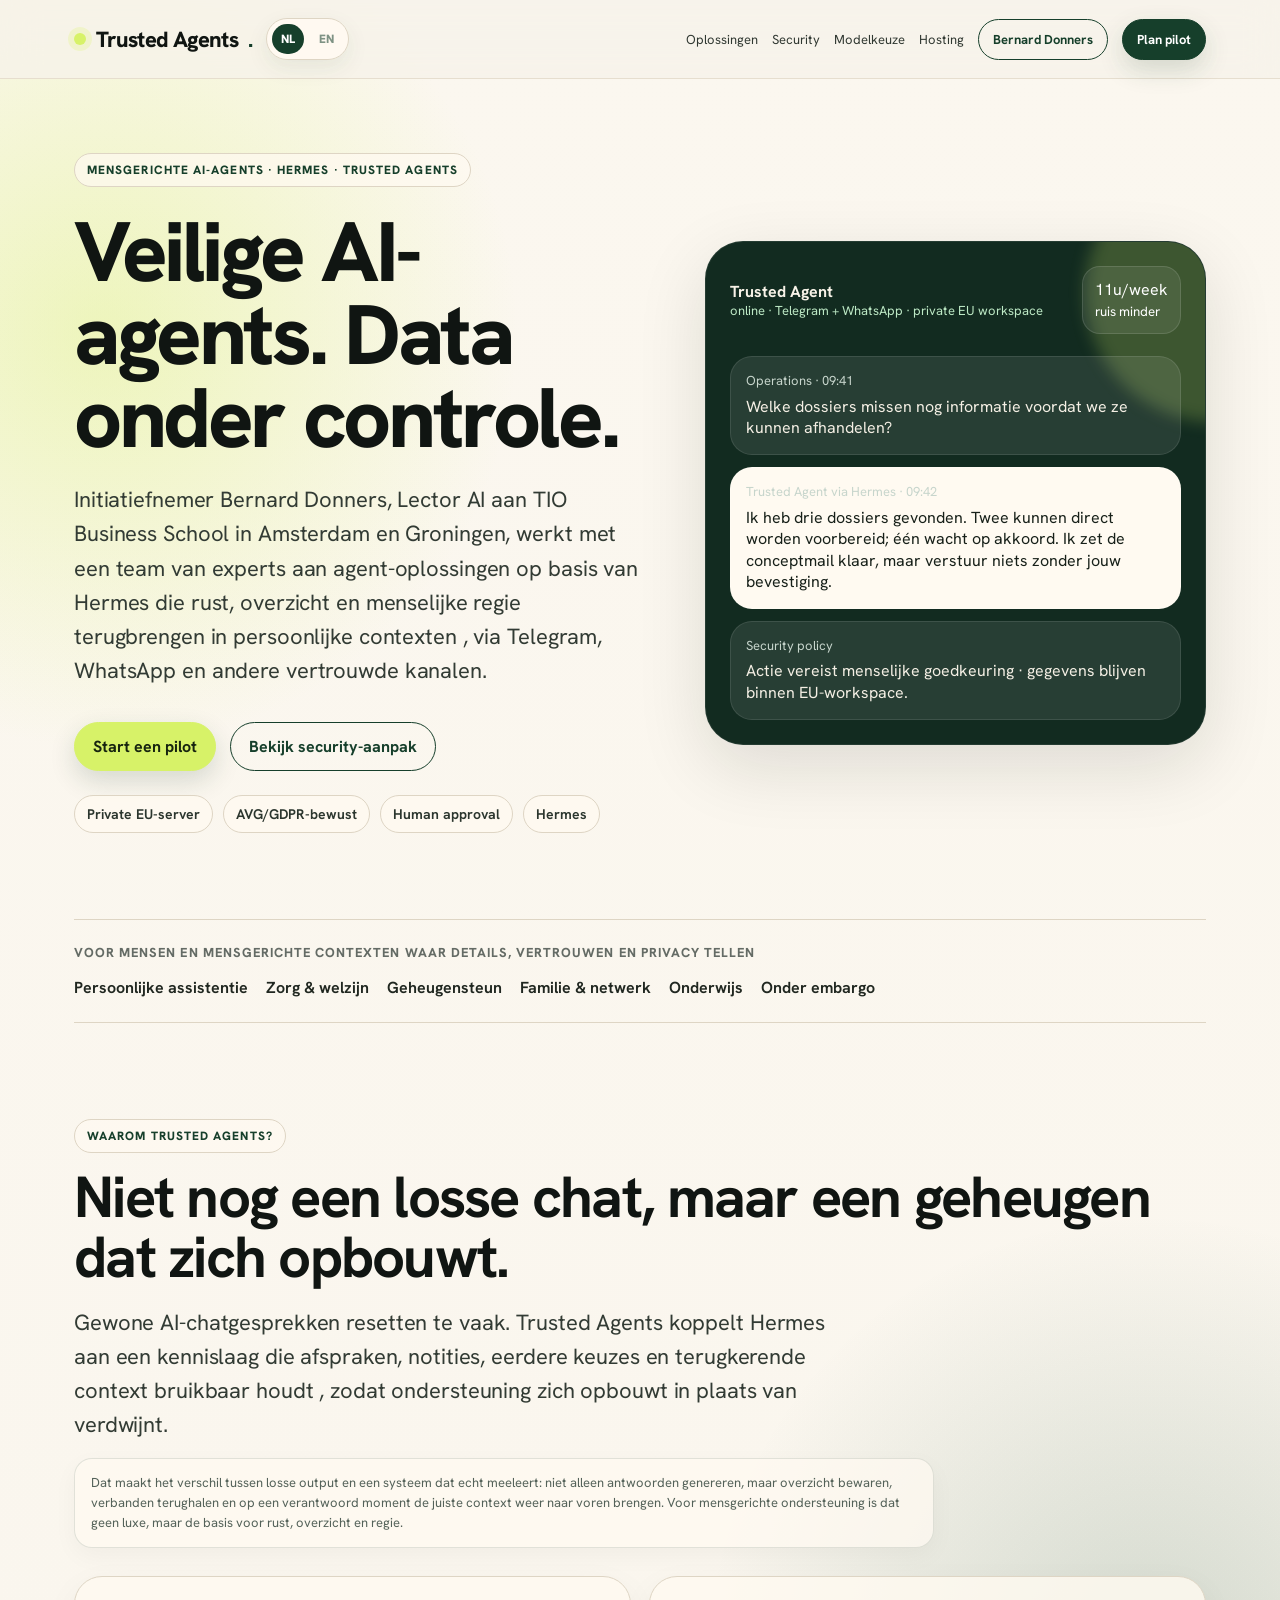
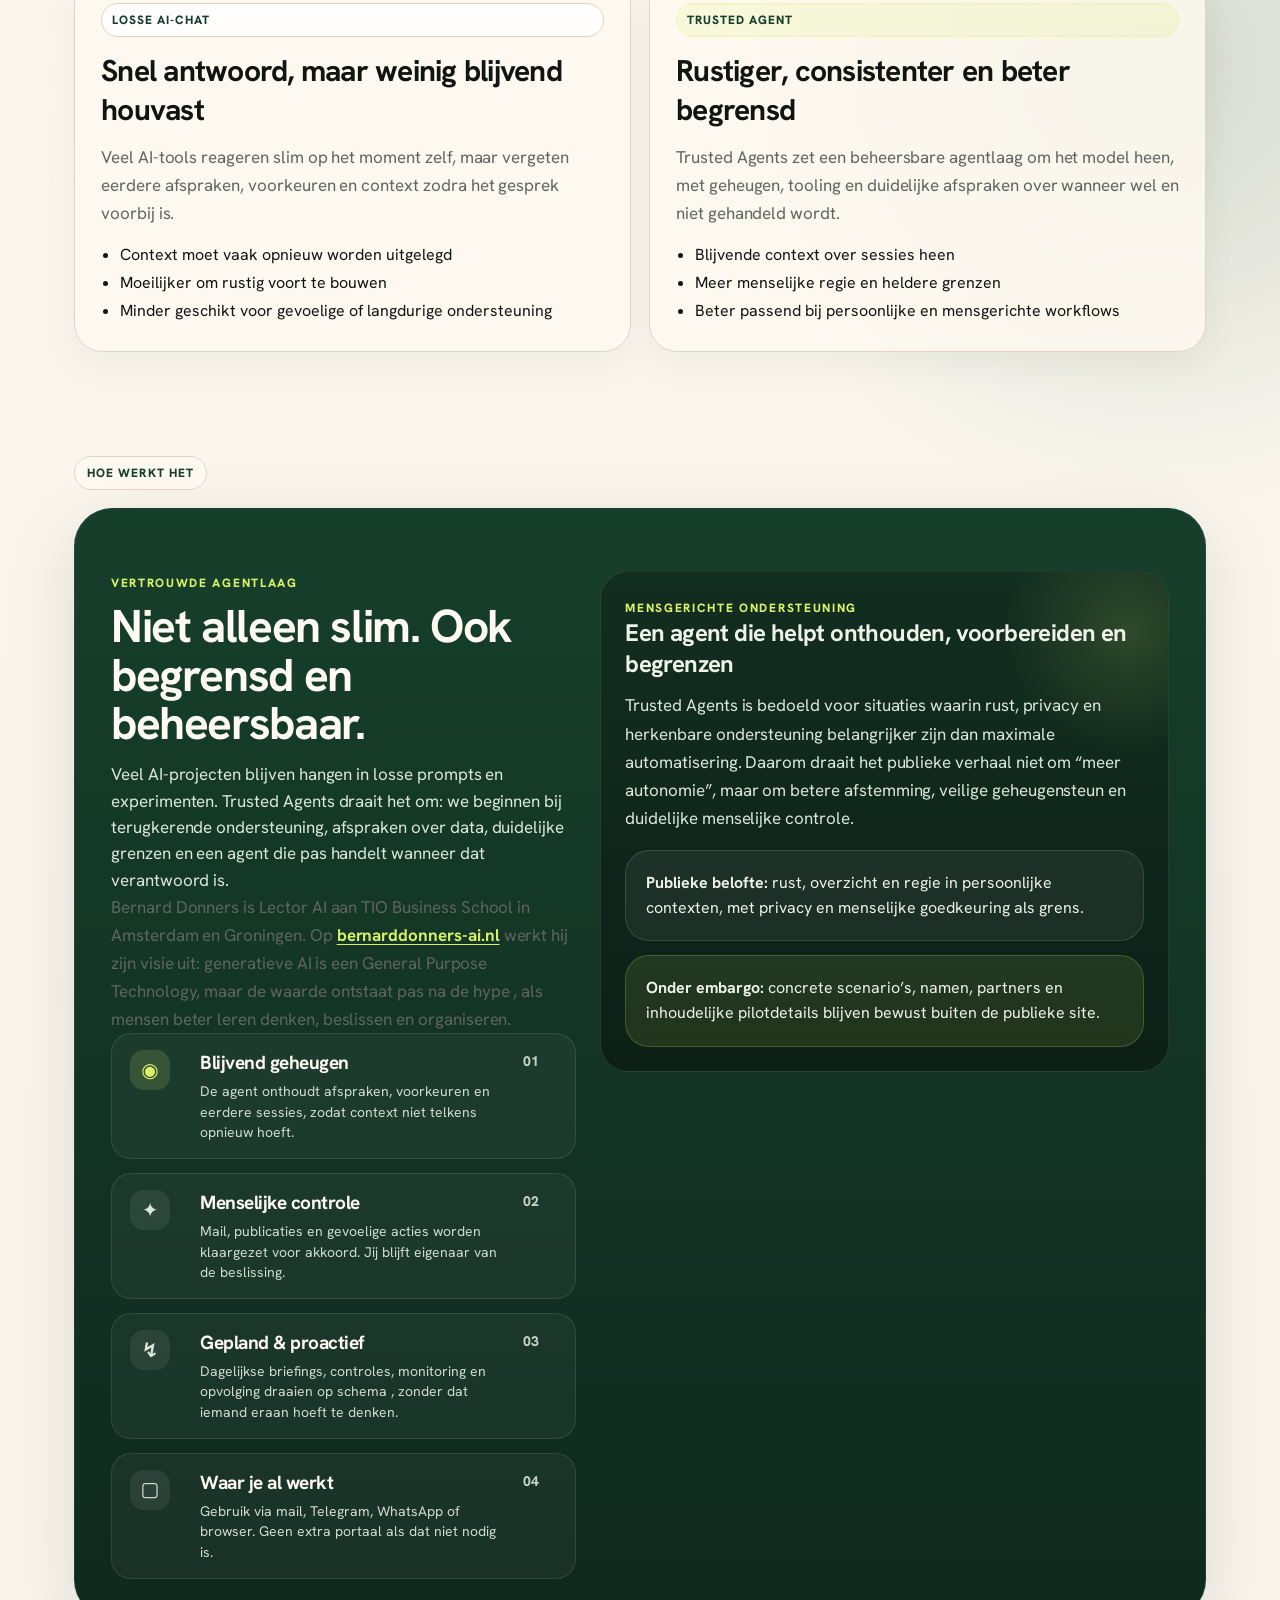
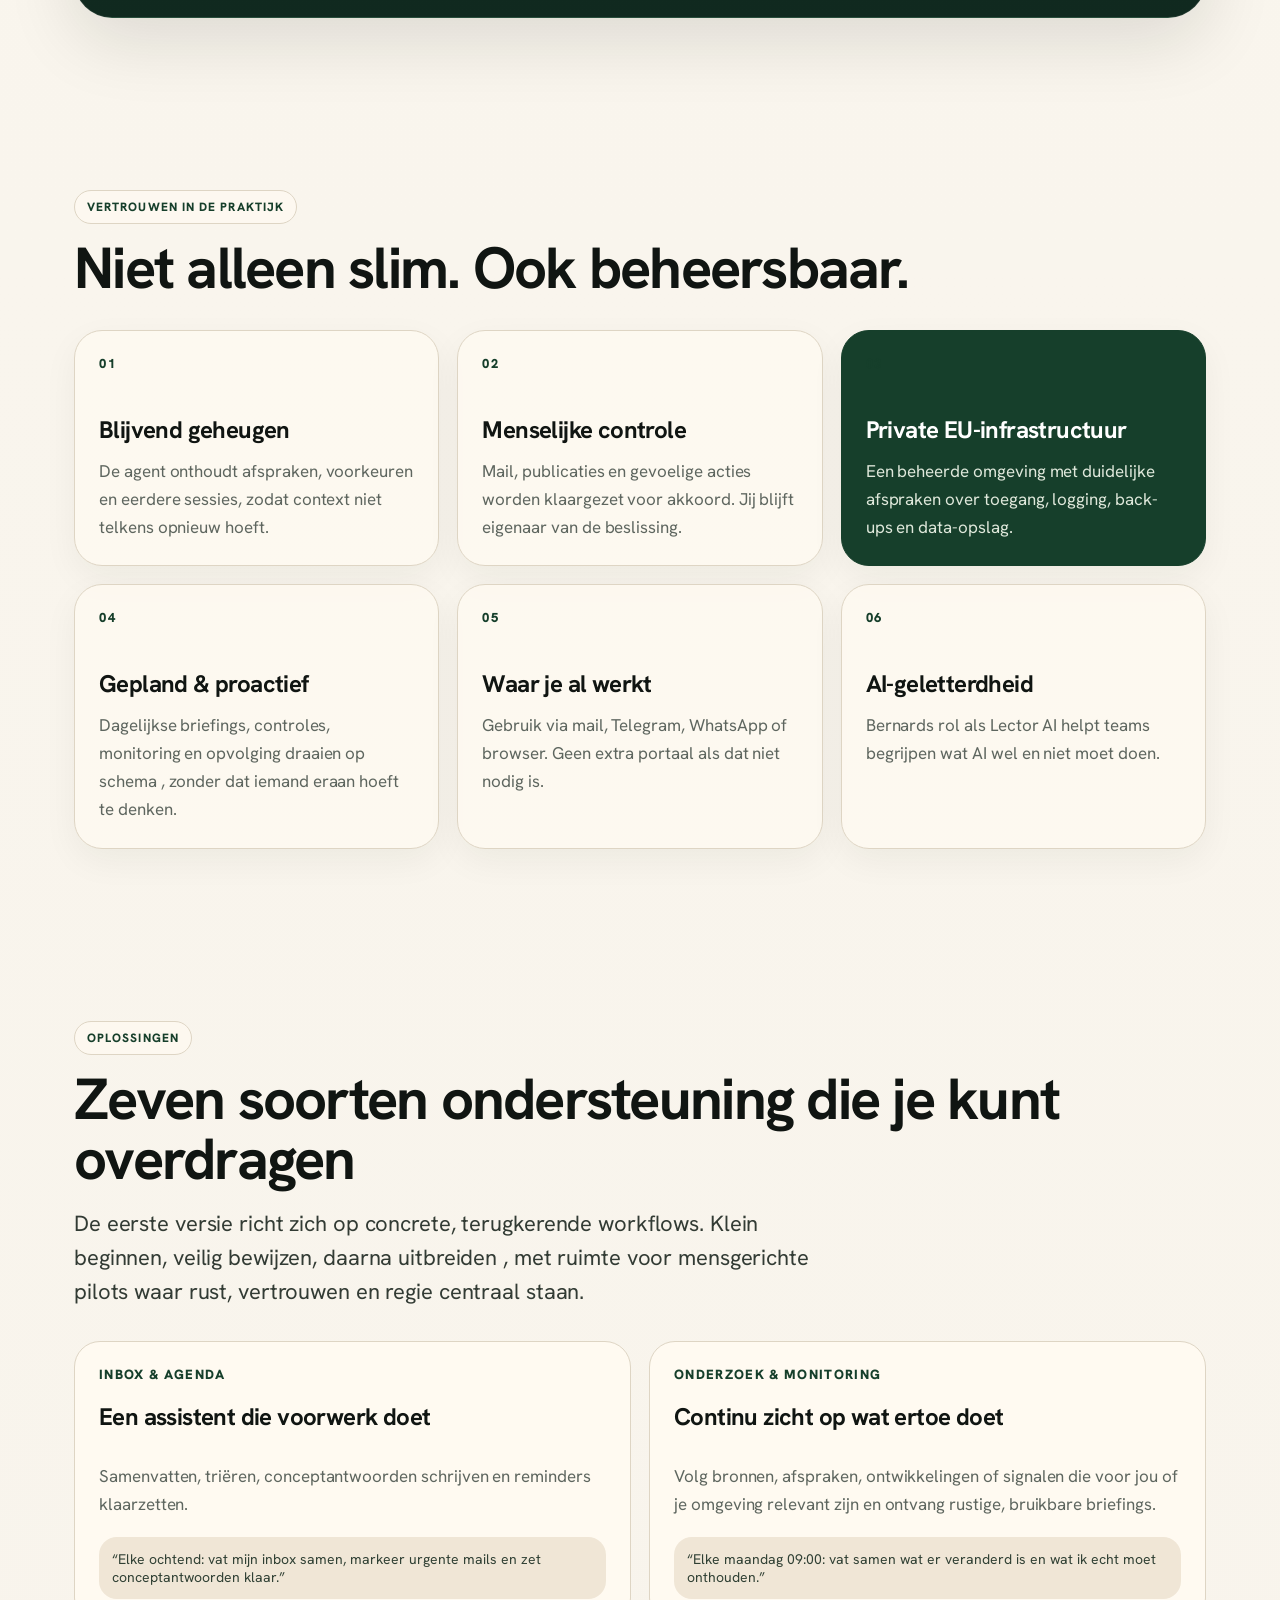
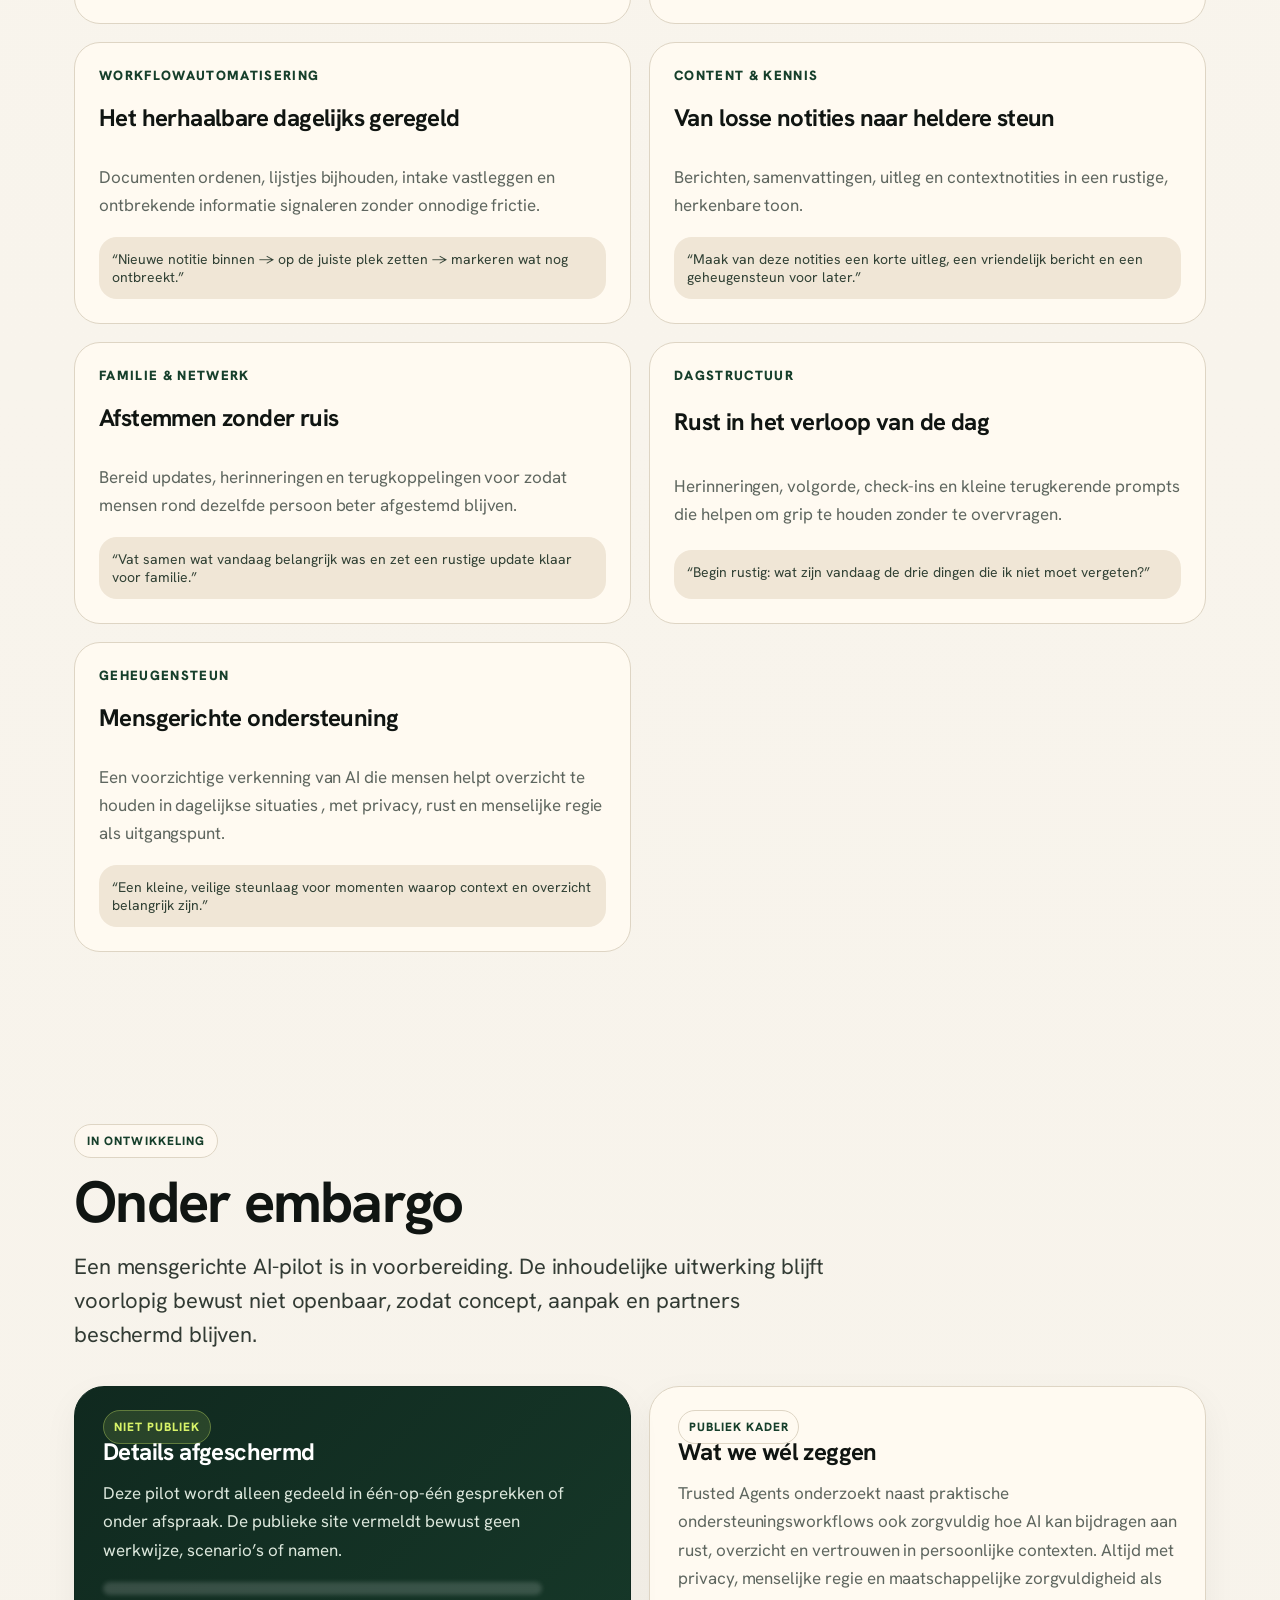
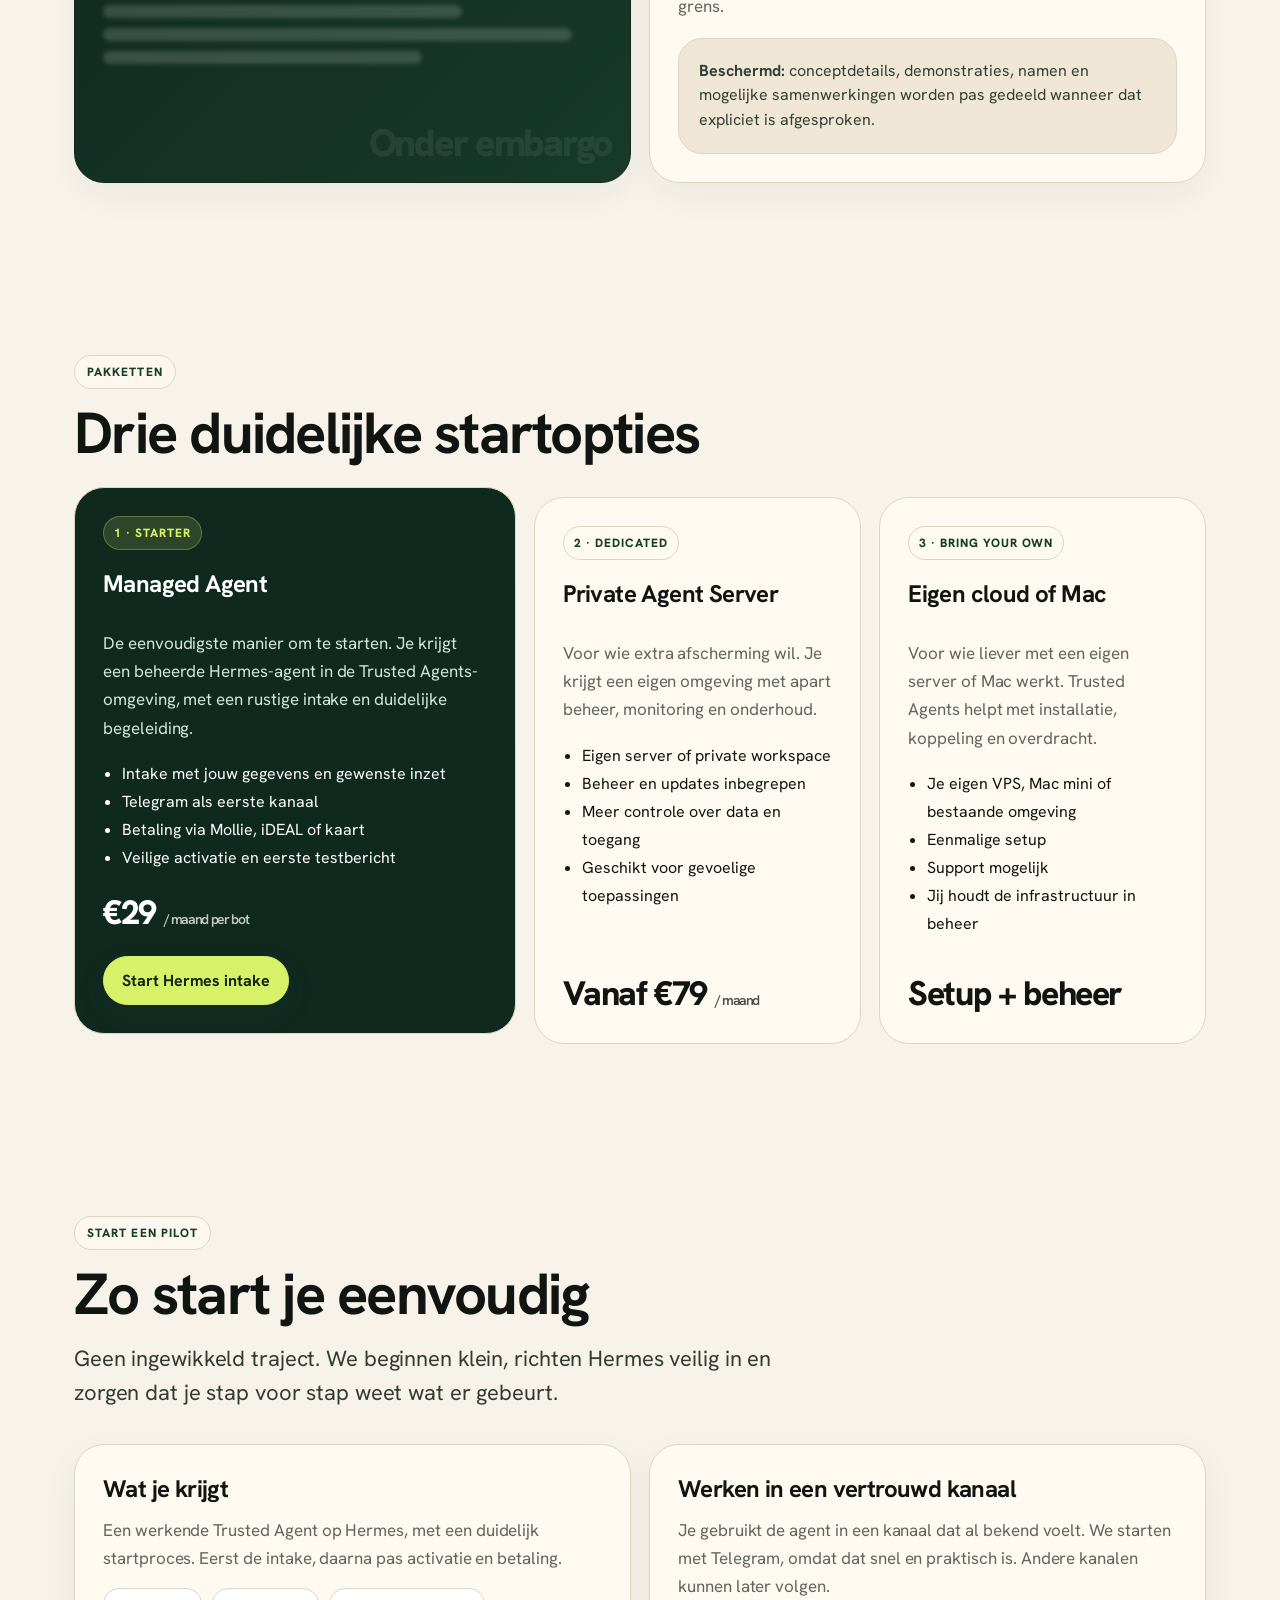
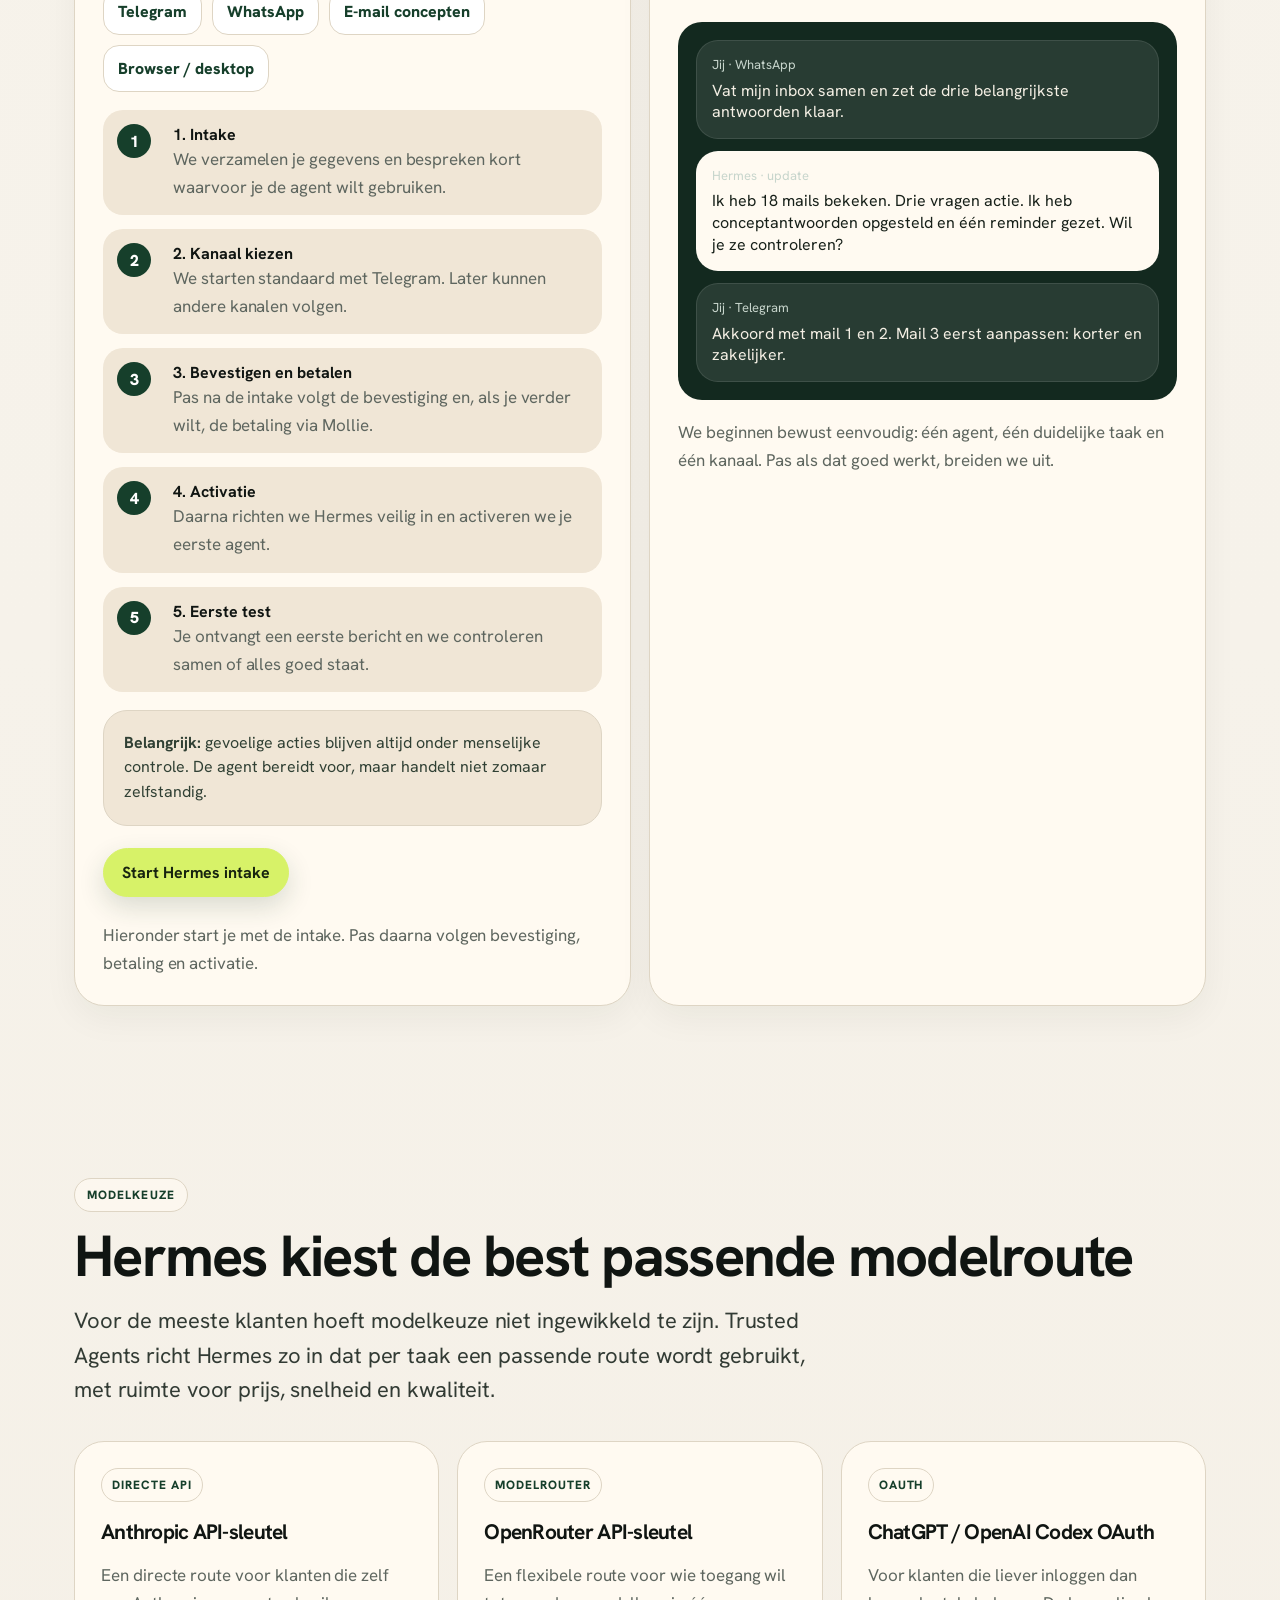
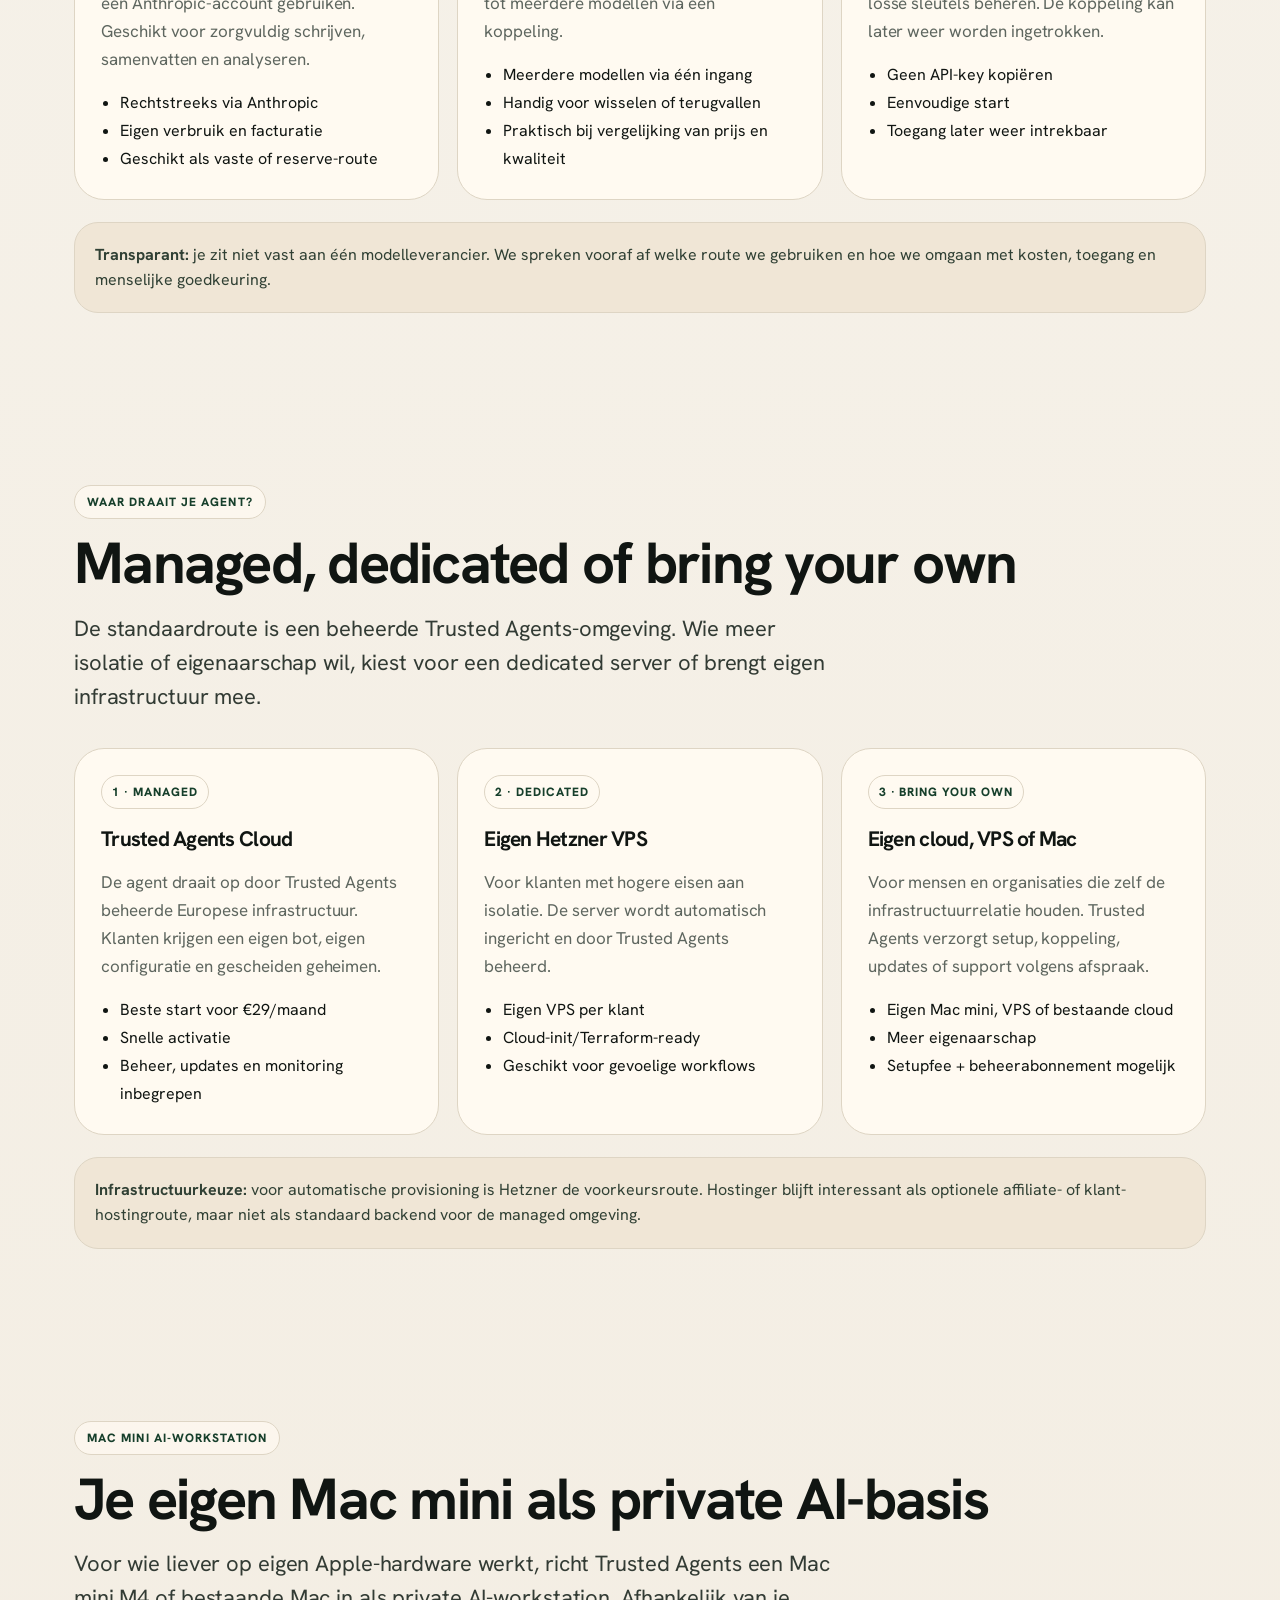
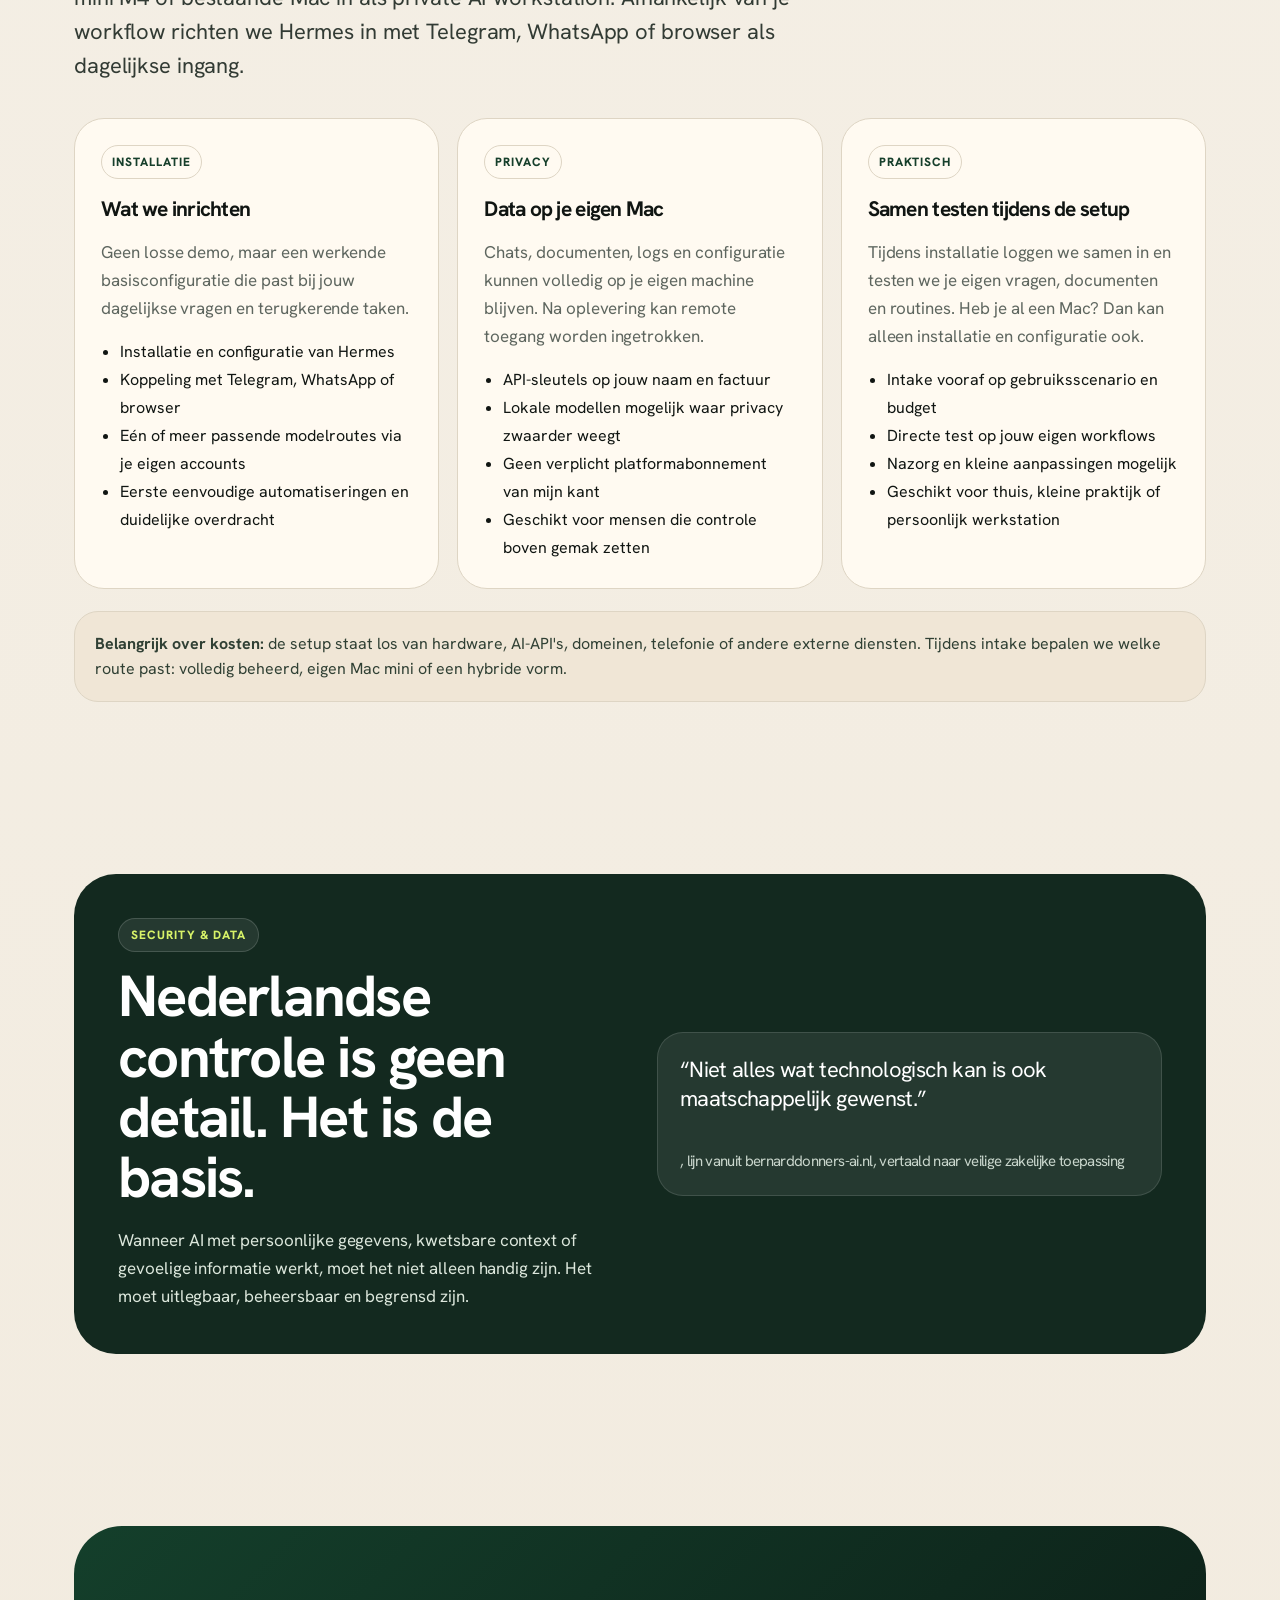
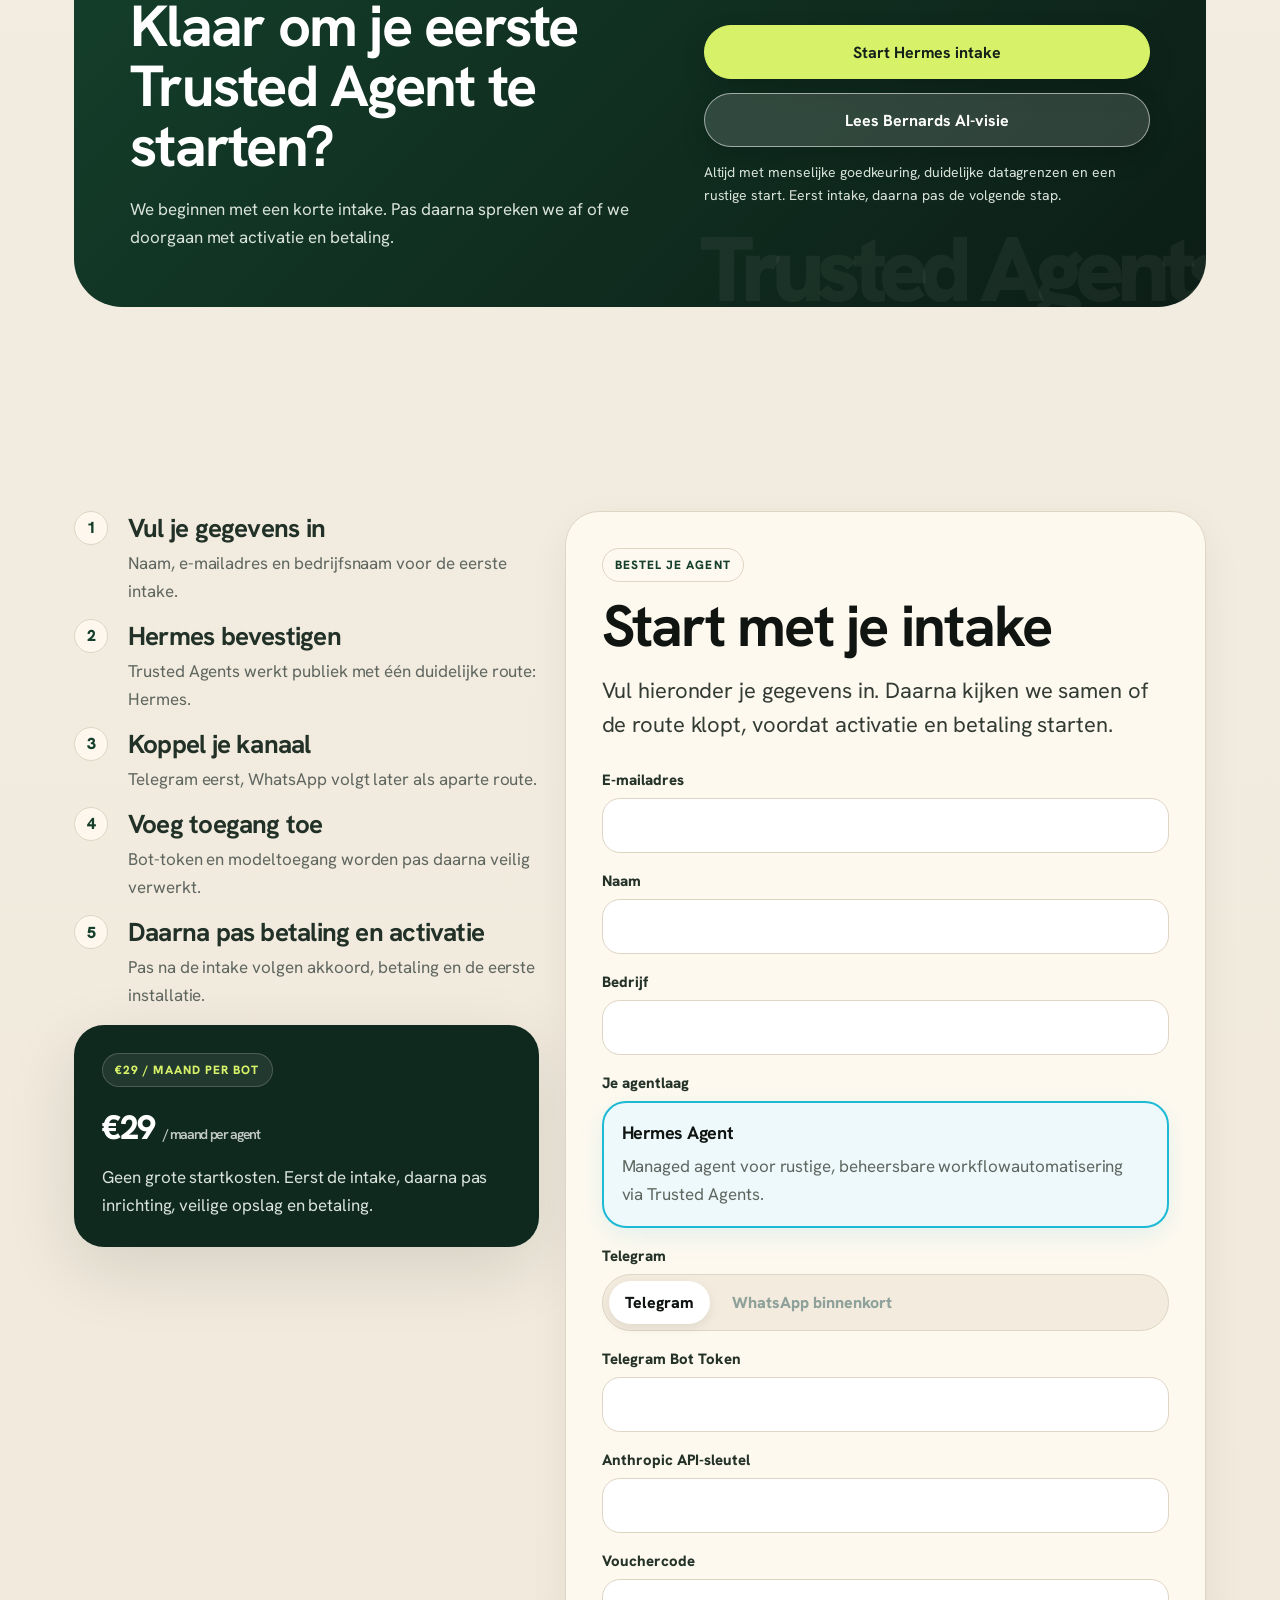
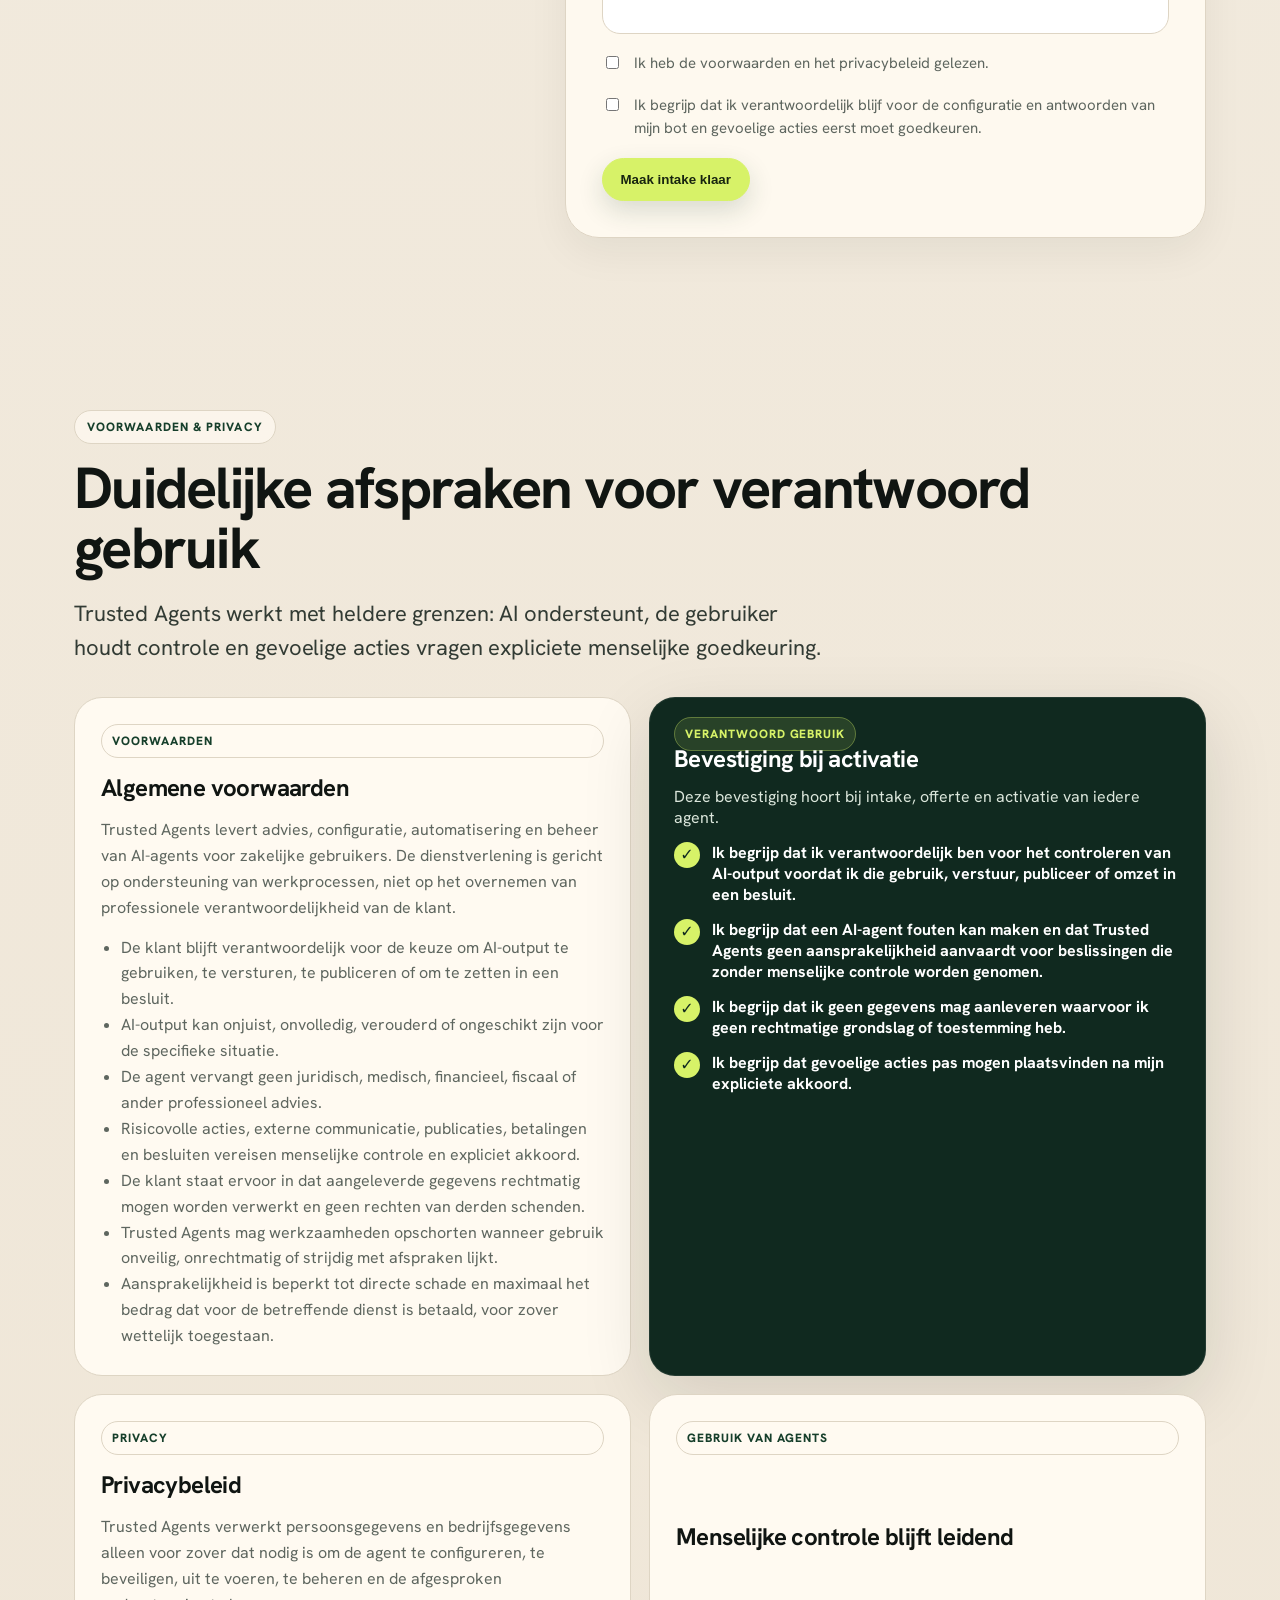
==== commit 9eb327af: "Simplify Trusted Agents copy for broader audience" ====
--- a/index.html
+++ b/index.html
@@ -360,13 +360,13 @@
 
     <section class="section" id="prijzen">
       <div class="eyebrow">Pakketten</div>
-      <h2>Drie manieren om je agent te draaien</h2>
+      <h2>Drie duidelijke startopties</h2>
       <div class="products">
         <article class="product featured">
           <span class="tag">1 · Starter</span>
           <h3>Managed Agent</h3>
-          <p class="muted">Voor individuen en kleinschalige mensgerichte trajecten die snel willen starten: de €29-route kan grotendeels self-service verlopen, van intake en kanaalkeuze tot Hermes-activatie, terwijl je agent draait in de beheerde Trusted Agents-omgeving met gescheiden configuratie.</p>
-          <ul><li>E-mailadres, kanaalkeuze en intakegegevens</li><li>Telegram bot-token + modeltoegang</li><li>Mollie-checkout via iDEAL of kaart</li><li>Eerste welkomstbericht + menselijke goedkeuringen ingesteld</li></ul>
+          <p class="muted">De eenvoudigste manier om te starten. Je krijgt een beheerde Hermes-agent in de Trusted Agents-omgeving, met een rustige intake en duidelijke begeleiding.</p>
+          <ul><li>Intake met jouw gegevens en gewenste inzet</li><li>Telegram als eerste kanaal</li><li>Betaling via Mollie, iDEAL of kaart</li><li>Veilige activatie en eerste testbericht</li></ul>
           <div class="price">€29 <span>/ maand per bot</span></div>
           <div class="hero-actions" style="margin:4px 0 0">
             <a class="button light" href="#bestel-agent">Start Hermes intake</a>
@@ -375,15 +375,15 @@
         <article class="product">
           <span class="tag">2 · Dedicated</span>
           <h3>Private Agent Server</h3>
-          <p class="muted">Voor klanten die extra isolatie willen: een eigen beheerde omgeving op Europese cloudinfrastructuur, met aparte monitoring en onderhoud.</p>
-          <ul><li>Dedicated VPS of private workspace</li><li>Automatische installatie en updates</li><li>Meer controle over data en toegang</li><li>Geschikt voor privacygevoelige processen</li></ul>
+          <p class="muted">Voor wie extra afscherming wil. Je krijgt een eigen omgeving met apart beheer, monitoring en onderhoud.</p>
+          <ul><li>Eigen server of private workspace</li><li>Beheer en updates inbegrepen</li><li>Meer controle over data en toegang</li><li>Geschikt voor gevoelige toepassingen</li></ul>
           <div class="price">Vanaf €79 <span>/ maand</span></div>
         </article>
         <article class="product">
           <span class="tag">3 · Bring your own</span>
           <h3>Eigen cloud of Mac</h3>
-          <p class="muted">Voor mensen en organisaties die zelf eigenaar willen blijven van de infrastructuur. Trusted Agents helpt met setup, koppeling en beheerafspraken.</p>
-          <ul><li>Eigen VPS, Mac mini of bestaande omgeving</li><li>Eenmalige setup</li><li>Maandelijkse support mogelijk</li><li>Jij houdt de infrastructuurrelatie</li></ul>
+          <p class="muted">Voor wie liever met een eigen server of Mac werkt. Trusted Agents helpt met installatie, koppeling en overdracht.</p>
+          <ul><li>Je eigen VPS, Mac mini of bestaande omgeving</li><li>Eenmalige setup</li><li>Support mogelijk</li><li>Jij houdt de infrastructuur in beheer</li></ul>
           <div class="price">Setup + beheer</div>
         </article>
       </div>
@@ -391,12 +391,12 @@
 
     <section class="section" id="deploy">
       <div class="eyebrow">Start een pilot</div>
-      <h2>Van eerste gesprek naar werkende Hermes-agentflow</h2>
-      <p class="lead">We maken inzet concreet: niet “we doen iets met AI”, maar een beheerde Hermes-agentflow die veilig draait en aansluit op de kanalen die je al gebruikt.</p>
+      <h2>Zo start je eenvoudig</h2>
+      <p class="lead">Geen ingewikkeld traject. We beginnen klein, richten Hermes veilig in en zorgen dat je stap voor stap weet wat er gebeurt.</p>
       <div class="deploy-grid">
         <article class="deploy-panel">
           <h3>Wat je krijgt</h3>
-          <p class="muted">Een werkende Trusted Agent op Hermes. Voor de €29-starter is de activatieflow grotendeels te automatiseren: intake invullen, Telegram bot koppelen, secrets veilig opslaan en daarna Mollie-checkout starten.</p>
+          <p class="muted">Een werkende Trusted Agent op Hermes, met een duidelijk startproces. Eerst de intake, daarna pas activatie en betaling.</p>
           <div class="channel-row">
             <span class="channel">Telegram</span>
             <span class="channel">WhatsApp</span>
@@ -404,56 +404,56 @@
             <span class="channel">Browser / desktop</span>
           </div>
           <div class="deploy-steps">
-            <div class="deploy-step"><div><strong>Intake & kanaalkeuze</strong><br><span class="muted">We verzamelen naam, e-mailadres en use-case en kiezen Telegram als eerste kanaal voor de Hermes-agent.</span></div></div>
-            <div class="deploy-step"><div><strong>E-mailadres bevestigen</strong><br><span class="muted">De eigenaar bevestigt het adres voordat de bot live gaat en de omgeving aan het account wordt gekoppeld.</span></div></div>
-            <div class="deploy-step"><div><strong>Mollie-checkout starten</strong><br><span class="muted">Na akkoord maakt de backend een Mollie-checkout aan voor iDEAL of kaartbetaling van de gekozen route.</span></div></div>
-            <div class="deploy-step"><div><strong>Hermes activeren (~3–5 min)</strong><br><span class="muted">Telegram bot-token en modelroute encrypted opslaan, tenant aanmaken en de eerste Hermes-worker automatisch activeren.</span></div></div>
-            <div class="deploy-step"><div><strong>Welkomstbericht & eerste test</strong><br><span class="muted">De agent stuurt een eerste bericht; daarna lopen we alleen nog workflowgrenzen en menselijke goedkeuringen na.</span></div></div>
+            <div class="deploy-step"><div><strong>1. Intake</strong><br><span class="muted">We verzamelen je gegevens en bespreken kort waarvoor je de agent wilt gebruiken.</span></div></div>
+            <div class="deploy-step"><div><strong>2. Kanaal kiezen</strong><br><span class="muted">We starten standaard met Telegram. Later kunnen andere kanalen volgen.</span></div></div>
+            <div class="deploy-step"><div><strong>3. Bevestigen en betalen</strong><br><span class="muted">Pas na de intake volgt de bevestiging en, als je verder wilt, de betaling via Mollie.</span></div></div>
+            <div class="deploy-step"><div><strong>4. Activatie</strong><br><span class="muted">Daarna richten we Hermes veilig in en activeren we je eerste agent.</span></div></div>
+            <div class="deploy-step"><div><strong>5. Eerste test</strong><br><span class="muted">Je ontvangt een eerste bericht en we controleren samen of alles goed staat.</span></div></div>
           </div>
-          <div class="flow-note" style="margin-top:18px"><strong>Nog bewust begeleid:</strong> use-case aanscherpen, guardrails instellen, prompts/skills finetunen en bepalen welke acties altijd menselijke goedkeuring nodig hebben.</div>
+          <div class="flow-note" style="margin-top:18px"><strong>Belangrijk:</strong> gevoelige acties blijven altijd onder menselijke controle. De agent bereidt voor, maar handelt niet zomaar zelfstandig.</div>
           <div class="hero-actions" style="margin-top:22px">
             <a class="button light" id="activate-hermes" href="#bestel-agent">Start Hermes intake</a>
           </div>
-          <p class="muted" style="margin-top:12px">Hieronder open je direct het intakeformulier voor Hermes. Betaling en activatie volgen pas na het invullen van de gegevens.</p>
+          <p class="muted" style="margin-top:12px">Hieronder start je met de intake. Pas daarna volgen bevestiging, betaling en activatie.</p>
         </article>
         <article class="deploy-panel">
-          <h3>Telegram + WhatsApp flow</h3>
-          <p class="muted">De agent leeft in het kanaal waar de gebruiker al zit. Telegram is ideaal voor snelle start en interne teams; WhatsApp is handig voor gebruikers die geen nieuwe tool willen leren.</p>
+          <h3>Werken in een vertrouwd kanaal</h3>
+          <p class="muted">Je gebruikt de agent in een kanaal dat al bekend voelt. We starten met Telegram, omdat dat snel en praktisch is. Andere kanalen kunnen later volgen.</p>
           <div class="chat" style="background:#13291f;border-radius:24px;padding:18px">
             <div class="bubble"><div class="mini">Jij · WhatsApp</div>Vat mijn inbox samen en zet de drie belangrijkste antwoorden klaar.</div>
             <div class="bubble agent"><div class="mini">Hermes · update</div>Ik heb 18 mails bekeken. Drie vragen actie. Ik heb conceptantwoorden opgesteld en één reminder gezet. Wil je ze controleren?</div>
             <div class="bubble"><div class="mini">Jij · Telegram</div>Akkoord met mail 1 en 2. Mail 3 eerst aanpassen: korter en zakelijker.</div>
           </div>
-          <p class="muted" style="margin-top:18px">Voor de eerste commerciële versie houden we de belofte scherp: deploy één agent, één workflow, één kanaal. Daarna pas uitbreiden.</p>
+          <p class="muted" style="margin-top:18px">We beginnen bewust eenvoudig: één agent, één duidelijke taak en één kanaal. Pas als dat goed werkt, breiden we uit.</p>
         </article>
       </div>
     </section>
 
     <section class="section" id="providers">
-      <div class="eyebrow">Modelkeuze & toegang</div>
-      <h2>Wijs per taak het juiste model toe</h2>
-      <p class="lead">Trusted Agents kan werken met meerdere modelroutes. Zo zit je niet vast aan één leverancier en kun je per workflow kiezen welke route het best past, van betrouwbaarheid en prijs tot snelheid en redeneerkracht.</p>
+      <div class="eyebrow">Modelkeuze</div>
+      <h2>Hermes kiest de best passende modelroute</h2>
+      <p class="lead">Voor de meeste klanten hoeft modelkeuze niet ingewikkeld te zijn. Trusted Agents richt Hermes zo in dat per taak een passende route wordt gebruikt, met ruimte voor prijs, snelheid en kwaliteit.</p>
       <div class="provider-grid">
         <article class="provider-card">
           <span class="tag">Directe API</span>
           <strong>Anthropic API-sleutel</strong>
-          <p class="muted">Voor Claude-modellen via een eigen Anthropic API-key. Geschikt voor zorgvuldige analyse, schrijven, samenvatten en workflows waar consistentie belangrijk is.</p>
-          <ul><li>Heldere providerrelatie</li><li>Eigen verbruik en facturatie</li><li>Goed als primaire route of fallback</li></ul>
+          <p class="muted">Een directe route voor klanten die zelf een Anthropic-account gebruiken. Geschikt voor zorgvuldig schrijven, samenvatten en analyseren.</p>
+          <ul><li>Rechtstreeks via Anthropic</li><li>Eigen verbruik en facturatie</li><li>Geschikt als vaste of reserve-route</li></ul>
         </article>
         <article class="provider-card">
           <span class="tag">Modelrouter</span>
           <strong>OpenRouter API-sleutel</strong>
-          <p class="muted">OpenRouter werkt als modelhub: één sleutel geeft toegang tot veel modellen van verschillende aanbieders. Handig om kosten, snelheid en kwaliteit te vergelijken.</p>
-          <ul><li>Meerdere modellen onder één ingang</li><li>Snel wisselen of fallback instellen</li><li>Nuttig voor experimenten en prijsoptimalisatie</li></ul>
+          <p class="muted">Een flexibele route voor wie toegang wil tot meerdere modellen via één koppeling.</p>
+          <ul><li>Meerdere modellen via één ingang</li><li>Handig voor wisselen of terugvallen</li><li>Praktisch bij vergelijking van prijs en kwaliteit</li></ul>
         </article>
         <article class="provider-card">
           <span class="tag">OAuth</span>
           <strong>ChatGPT / OpenAI Codex OAuth</strong>
-          <p class="muted">Voor klanten die via ChatGPT/Codex willen werken zonder losse API-key. Je logt eenmalig in; de agent gebruikt daarna een beveiligde OAuth-koppeling.</p>
-          <ul><li>Geen API-key kopiëren</li><li>Handig voor Codex/ChatGPT-workflows</li><li>Toegang kan later worden ingetrokken</li></ul>
-        </article>
-      </div>
-      <div class="flow-note"><strong>Hoe het werkt:</strong> tijdens deployment kiezen we de primaire modelroute en minimaal één fallback. Sleutels of OAuth-tokens worden niet in de website gezet; ze horen in de private agent-workspace. Hermes gebruikt de gekozen provider voor het denkwerk, werkt via Telegram, WhatsApp of browser, en gevoelige acties blijven wachten op menselijke goedkeuring.</div>
+          <p class="muted">Voor klanten die liever inloggen dan losse sleutels beheren. De koppeling kan later weer worden ingetrokken.</p>
+          <ul><li>Geen API-key kopiëren</li><li>Eenvoudige start</li><li>Toegang later weer intrekbaar</li></ul>
+        </article>
+      </div>
+      <div class="flow-note"><strong>Transparant:</strong> je zit niet vast aan één modelleverancier. We spreken vooraf af welke route we gebruiken en hoe we omgaan met kosten, toegang en menselijke goedkeuring.</div>
     </section>
 
     <section class="section" id="hosting">
@@ -525,12 +525,12 @@
       <div class="footer-cta">
         <div>
           <h2>Klaar om je eerste Trusted Agent te starten?</h2>
-          <p class="muted">Begin niet met betalen, maar met invullen. We starten met Hermes, verzamelen eerst de intakegegevens en bepalen pas daarna hoe activatie en betaling verdergaan.</p>
+          <p class="muted">We beginnen met een korte intake. Pas daarna spreken we af of we doorgaan met activatie en betaling.</p>
         </div>
         <div class="footer-cta-actions">
           <a class="button light" href="#bestel-agent">Start Hermes intake</a>
           <a class="button secondary" href="https://www.bernarddonners-ai.nl">Lees Bernards AI-visie</a>
-          <p class="muted" style="font-size:14px">Altijd met menselijke goedkeuring, duidelijke datagrenzen en verantwoord gebruik. Eerst gegevens, dan pas bevestiging, betaling en activatie.</p>
+          <p class="muted" style="font-size:14px">Altijd met menselijke goedkeuring, duidelijke datagrenzen en een rustige start. Eerst intake, daarna pas de volgende stap.</p>
         </div>
       </div>
     </section>
@@ -539,21 +539,21 @@
         <div>
           <div class="order-steps">
             <div class="order-step"><span class="badge">1</span><div><strong>Vul je gegevens in</strong><p class="muted">Naam, e-mailadres en bedrijfsnaam voor de eerste intake.</p></div></div>
-            <div class="order-step"><span class="badge">2</span><div><strong>Hermes-route bevestigen</strong><p class="muted">Trusted Agents werkt publiek met één heldere route: Hermes als agentlaag.</p></div></div>
+            <div class="order-step"><span class="badge">2</span><div><strong>Hermes bevestigen</strong><p class="muted">Trusted Agents werkt publiek met één duidelijke route: Hermes.</p></div></div>
             <div class="order-step"><span class="badge">3</span><div><strong>Koppel je kanaal</strong><p class="muted">Telegram eerst, WhatsApp volgt later als aparte route.</p></div></div>
-            <div class="order-step"><span class="badge">4</span><div><strong>Voeg token en modeltoegang toe</strong><p class="muted">Bot-token en modelroute gaan daarna veilig de activatieflow in.</p></div></div>
-            <div class="order-step"><span class="badge">5</span><div><strong>Daarna pas Mollie en activatie</strong><p class="muted">Pas na deze intake volgen akkoord, checkout en eerste botinstallatie.</p></div></div>
+            <div class="order-step"><span class="badge">4</span><div><strong>Voeg toegang toe</strong><p class="muted">Bot-token en modeltoegang worden pas daarna veilig verwerkt.</p></div></div>
+            <div class="order-step"><span class="badge">5</span><div><strong>Daarna pas betaling en activatie</strong><p class="muted">Pas na de intake volgen akkoord, betaling en de eerste installatie.</p></div></div>
           </div>
           <div class="order-price">
             <div class="eyebrow" style="background:rgba(255,255,255,.08);border-color:rgba(255,255,255,.18);color:var(--lime)">€29 / maand per bot</div>
             <div class="price" style="margin-top:18px">€29 <span>/ maand per agent</span></div>
-            <p class="muted" style="margin-top:14px">Geen grote startkosten, direct opzegbaar en eerst je gegevens verzamelen. Daarna volgen tenant-aanmaak, veilige opslag en Mollie-checkout.</p>
+            <p class="muted" style="margin-top:14px">Geen grote startkosten. Eerst de intake, daarna pas inrichting, veilige opslag en betaling.</p>
           </div>
         </div>
         <article class="order-card">
           <div class="eyebrow">Bestel je agent</div>
-          <h2>Start met je intake, niet met afrekenen</h2>
-          <p class="lead">Vul hieronder de gegevens in die nodig zijn voor de eerste Hermes-activatiestap. Daarna volgen pas bevestiging, Mollie-betaling en installatie.</p>
+          <h2>Start met je intake</h2>
+          <p class="lead">Vul hieronder je gegevens in. Daarna kijken we samen of de route klopt, voordat activatie en betaling starten.</p>
           <form id="order-form" style="display:grid;gap:18px;margin-top:28px">
             <div class="field full">
               <label for="order-email">E-mailadres</label>
@@ -776,79 +776,81 @@
         "Beschermd:": "Protected:",
         "conceptdetails, demonstraties, namen en mogelijke samenwerkingen worden pas gedeeld wanneer dat expliciet is afgesproken.": "concept details, demonstrations, names and potential collaborations are only shared when explicitly agreed.",
         "Pakketten": "Packages",
-        "Drie manieren om je agent te draaien": "Three ways to run your agent",
+        "Drie duidelijke startopties": "Three clear ways to start",
         "1 · Starter": "1 · Starter",
         "Managed Agent": "Managed Agent",
-        "Voor individuen en kleinschalige mensgerichte trajecten die snel willen starten: de €29-route kan grotendeels self-service verlopen, van intake en kanaalkeuze tot Hermes-activatie, terwijl je agent draait in de beheerde Trusted Agents-omgeving met gescheiden configuratie.": "For individuals and small-scale human-centered trajectories that want to start quickly: the €29 route can run largely self-service, from intake and channel selection to Hermes activation, while your agent runs in the managed Trusted Agents environment with separated configuration.",
-        "E-mailadres, kanaalkeuze en intakegegevens": "Email address, channel selection and intake details",
-        "Telegram bot-token + modeltoegang": "Telegram bot token + model access",
-        "Mollie-checkout via iDEAL of kaart": "Mollie checkout via iDEAL or card",
-        "Eerste welkomstbericht + menselijke goedkeuringen ingesteld": "First welcome message + human approvals configured",
+        "De eenvoudigste manier om te starten. Je krijgt een beheerde Hermes-agent in de Trusted Agents-omgeving, met een rustige intake en duidelijke begeleiding.": "The simplest way to start. You get a managed Hermes agent in the Trusted Agents environment, with a calm intake and clear guidance.",
+        "Intake met jouw gegevens en gewenste inzet": "Intake with your details and intended use",
+        "Telegram als eerste kanaal": "Telegram as the first channel",
+        "Betaling via Mollie, iDEAL of kaart": "Payment via Mollie, iDEAL or card",
+        "Veilige activatie en eerste testbericht": "Safe activation and first test message",
         "/ maand per bot": "/ month per bot",
         "2 · Dedicated": "2 · Dedicated",
         "Private Agent Server": "Private Agent Server",
-        "Voor klanten die extra isolatie willen: een eigen beheerde omgeving op Europese cloudinfrastructuur, met aparte monitoring en onderhoud.": "For customers who want extra isolation: their own managed environment on European cloud infrastructure, with separate monitoring and maintenance.",
-        "Dedicated VPS of private workspace": "Dedicated VPS or private workspace",
-        "Automatische installatie en updates": "Automatic installation and updates",
+        "Voor wie extra afscherming wil. Je krijgt een eigen omgeving met apart beheer, monitoring en onderhoud.": "For those who want extra separation. You get your own environment with separate management, monitoring and maintenance.",
+        "Eigen server of private workspace": "Own server or private workspace",
+        "Beheer en updates inbegrepen": "Management and updates included",
         "Meer controle over data en toegang": "More control over data and access",
-        "Geschikt voor privacygevoelige processen": "Suitable for privacy-sensitive processes",
+        "Geschikt voor gevoelige toepassingen": "Suitable for sensitive use cases",
         "Vanaf €79": "From €79",
         "/ maand": "/ month",
         "3 · Bring your own": "3 · Bring your own",
         "Eigen cloud of Mac": "Own cloud or Mac",
-        "Voor mensen en organisaties die zelf eigenaar willen blijven van de infrastructuur. Trusted Agents helpt met setup, koppeling en beheerafspraken.": "For people and organizations that want to remain owners of the infrastructure. Trusted Agents helps with setup, integration and management agreements.",
-        "Eigen VPS, Mac mini of bestaande omgeving": "Own VPS, Mac mini or existing environment",
+        "Voor wie liever met een eigen server of Mac werkt. Trusted Agents helpt met installatie, koppeling en overdracht.": "For those who prefer to work with their own server or Mac. Trusted Agents helps with installation, connection and handover.",
+        "Je eigen VPS, Mac mini of bestaande omgeving": "Your own VPS, Mac mini or existing environment",
         "Eenmalige setup": "One-time setup",
-        "Maandelijkse support mogelijk": "Monthly support possible",
-        "Jij houdt de infrastructuurrelatie": "You keep the infrastructure relationship",
+        "Support mogelijk": "Support available",
+        "Jij houdt de infrastructuur in beheer": "You keep control of the infrastructure",
         "Setup + beheer": "Setup + management",
         "Start Hermes intake": "Start Hermes intake",
-        "Van eerste gesprek naar werkende Hermes-agentflow": "From first conversation to a working Hermes agent flow",
-        "We maken inzet concreet: niet “we doen iets met AI”, maar een beheerde Hermes-agentflow die veilig draait en aansluit op de kanalen die je al gebruikt.": "We make deployment concrete: not “we do something with AI”, but a managed Hermes agent flow that runs safely and fits the channels you already use.",
+        "Zo start je eenvoudig": "This is how you start simply",
+        "Geen ingewikkeld traject. We beginnen klein, richten Hermes veilig in en zorgen dat je stap voor stap weet wat er gebeurt.": "No complicated process. We start small, set up Hermes safely and make sure you know step by step what happens.",
         "Wat je krijgt": "What you get",
-        "Een werkende Trusted Agent op Hermes. Voor de €29-starter is de activatieflow grotendeels te automatiseren: intake invullen, Telegram bot koppelen, secrets veilig opslaan en daarna Mollie-checkout starten.": "A working Trusted Agent on Hermes. For the €29 starter, the activation flow can be largely automated: complete the intake, connect the Telegram bot, store secrets safely and then start the Mollie checkout.",
+        "Een werkende Trusted Agent op Hermes, met een duidelijk startproces. Eerst de intake, daarna pas activatie en betaling.": "A working Trusted Agent on Hermes, with a clear start process. First the intake, only then activation and payment.",
         "E-mail concepten": "Email drafts",
         "Browser / desktop": "Browser / desktop",
-        "Intake & kanaalkeuze": "Intake & channel selection",
-        "We verzamelen naam, e-mailadres en use-case en kiezen Telegram als eerste kanaal voor de Hermes-agent.": "We collect your name, email address and use case and choose Telegram as the first channel for the Hermes agent.",
-        "E-mailadres bevestigen": "Confirm email address",
-        "De eigenaar bevestigt het adres voordat de bot live gaat en de omgeving aan het account wordt gekoppeld.": "The owner confirms the address before the bot goes live and the environment is linked to the account.",
-        "Mollie-checkout starten": "Start Mollie checkout",
-        "Na akkoord maakt de backend een Mollie-checkout aan voor iDEAL of kaartbetaling van de gekozen route.": "After approval, the backend creates a Mollie checkout for iDEAL or card payment of the chosen route.",
-        "Hermes activeren (~3–5 min)": "Activate Hermes (~3–5 min)",
-        "Telegram bot-token en modelroute encrypted opslaan, tenant aanmaken en de eerste Hermes-worker automatisch activeren.": "Store the Telegram bot token and model route encrypted, create the tenant and automatically activate the first Hermes worker.",
-        "Welkomstbericht & eerste test": "Welcome message & first test",
-        "De agent stuurt een eerste bericht; daarna lopen we alleen nog workflowgrenzen en menselijke goedkeuringen na.": "The agent sends a first message; after that we only review workflow boundaries and human approvals.",
-        "Nog bewust begeleid:": "Still intentionally guided:",
-        "use-case aanscherpen, guardrails instellen, prompts/skills finetunen en bepalen welke acties altijd menselijke goedkeuring nodig hebben.": "sharpening the use case, setting guardrails, fine-tuning prompts/skills and deciding which actions always require human approval.",
-        "Telegram + WhatsApp flow": "Telegram + WhatsApp flow",
-        "De agent leeft in het kanaal waar de gebruiker al zit. Telegram is ideaal voor snelle start en interne teams; WhatsApp is handig voor gebruikers die geen nieuwe tool willen leren.": "The agent lives in the channel where the user already is. Telegram is ideal for quick starts and internal teams; WhatsApp is useful for users who do not want to learn a new tool.",
+        "1. Intake": "1. Intake",
+        "We verzamelen je gegevens en bespreken kort waarvoor je de agent wilt gebruiken.": "We collect your details and briefly discuss what you want the agent to do.",
+        "2. Kanaal kiezen": "2. Choose a channel",
+        "We starten standaard met Telegram. Later kunnen andere kanalen volgen.": "We start with Telegram by default. Other channels can follow later.",
+        "3. Bevestigen en betalen": "3. Confirm and pay",
+        "Pas na de intake volgt de bevestiging en, als je verder wilt, de betaling via Mollie.": "Only after the intake comes confirmation and, if you want to continue, payment through Mollie.",
+        "4. Activatie": "4. Activation",
+        "Daarna richten we Hermes veilig in en activeren we je eerste agent.": "After that, we set up Hermes safely and activate your first agent.",
+        "5. Eerste test": "5. First test",
+        "Je ontvangt een eerste bericht en we controleren samen of alles goed staat.": "You receive a first message and we check together whether everything is set correctly.",
+        "Belangrijk:": "Important:",
+        "gevoelige acties blijven altijd onder menselijke controle. De agent bereidt voor, maar handelt niet zomaar zelfstandig.": "sensitive actions always remain under human control. The agent prepares work, but does not act on its own just like that.",
+        "Werken in een vertrouwd kanaal": "Working in a familiar channel",
+        "Je gebruikt de agent in een kanaal dat al bekend voelt. We starten met Telegram, omdat dat snel en praktisch is. Andere kanalen kunnen later volgen.": "You use the agent in a channel that already feels familiar. We start with Telegram because it is fast and practical. Other channels can follow later.",
         "Jij · WhatsApp": "You · WhatsApp",
         "Vat mijn inbox samen en zet de drie belangrijkste antwoorden klaar.": "Summarize my inbox and prepare the three most important replies.",
         "Ik heb 18 mails bekeken. Drie vragen actie. Ik heb conceptantwoorden opgesteld en één reminder gezet. Wil je ze controleren?": "I reviewed 18 emails. Three require action. I drafted replies and set one reminder. Do you want to review them?",
         "Jij · Telegram": "You · Telegram",
         "Akkoord met mail 1 en 2. Mail 3 eerst aanpassen: korter en zakelijker.": "Approved for emails 1 and 2. First adjust email 3: shorter and more businesslike.",
-        "Voor de eerste commerciële versie houden we de belofte scherp: deploy één agent, één workflow, één kanaal. Daarna pas uitbreiden.": "For the first commercial version we keep the promise sharp: deploy one agent, one workflow, one channel. Only then expand.",
-        "Modelkeuze & toegang": "Model choice & access",
+        "We beginnen bewust eenvoudig: één agent, één duidelijke taak en één kanaal. Pas als dat goed werkt, breiden we uit.": "We deliberately start simply: one agent, one clear task and one channel. Only when that works well do we expand.",
+        "Modelkeuze": "Model choice",
+        "Hermes kiest de best passende modelroute": "Hermes chooses the best fitting model route",
+        "Voor de meeste klanten hoeft modelkeuze niet ingewikkeld te zijn. Trusted Agents richt Hermes zo in dat per taak een passende route wordt gebruikt, met ruimte voor prijs, snelheid en kwaliteit.": "For most customers, model choice does not need to be complicated. Trusted Agents configures Hermes so that a suitable route is used per task, with room for price, speed and quality.",
         "Directe API": "Direct API",
         "Anthropic API-sleutel": "Anthropic API key",
-        "Voor Claude-modellen via een eigen Anthropic API-key. Geschikt voor zorgvuldige analyse, schrijven, samenvatten en workflows waar consistentie belangrijk is.": "For Claude models through your own Anthropic API key. Suitable for careful analysis, writing, summarizing and workflows where consistency matters.",
-        "Heldere providerrelatie": "Clear provider relationship",
+        "Een directe route voor klanten die zelf een Anthropic-account gebruiken. Geschikt voor zorgvuldig schrijven, samenvatten en analyseren.": "A direct route for customers who use their own Anthropic account. Suitable for careful writing, summarizing and analysis.",
+        "Rechtstreeks via Anthropic": "Directly via Anthropic",
         "Eigen verbruik en facturatie": "Own usage and billing",
-        "Goed als primaire route of fallback": "Good as primary route or fallback",
+        "Geschikt als vaste of reserve-route": "Suitable as a main or backup route",
         "Modelrouter": "Model router",
         "OpenRouter API-sleutel": "OpenRouter API key",
-        "OpenRouter werkt als modelhub: één sleutel geeft toegang tot veel modellen van verschillende aanbieders. Handig om kosten, snelheid en kwaliteit te vergelijken.": "OpenRouter works as a model hub: one key gives access to many models from different providers. Useful for comparing cost, speed and quality.",
-        "Meerdere modellen onder één ingang": "Multiple models through one entry point",
-        "Snel wisselen of fallback instellen": "Switch quickly or set a fallback",
-        "Nuttig voor experimenten en prijsoptimalisatie": "Useful for experiments and price optimization",
+        "Een flexibele route voor wie toegang wil tot meerdere modellen via één koppeling.": "A flexible route for anyone who wants access to multiple models through one connection.",
+        "Meerdere modellen via één ingang": "Multiple models through one gateway",
+        "Handig voor wisselen of terugvallen": "Useful for switching or falling back",
+        "Praktisch bij vergelijking van prijs en kwaliteit": "Practical when comparing price and quality",
         "ChatGPT / OpenAI Codex OAuth": "ChatGPT / OpenAI Codex OAuth",
-        "Voor klanten die via ChatGPT/Codex willen werken zonder losse API-key. Je logt eenmalig in; de agent gebruikt daarna een beveiligde OAuth-koppeling.": "For customers who want to work through ChatGPT/Codex without a separate API key. You log in once; the agent then uses a secure OAuth connection.",
+        "Voor klanten die liever inloggen dan losse sleutels beheren. De koppeling kan later weer worden ingetrokken.": "For customers who prefer logging in over managing separate keys. The connection can later be revoked again.",
         "Geen API-key kopiëren": "No API key copying",
-        "Handig voor Codex/ChatGPT-workflows": "Useful for Codex/ChatGPT workflows",
-        "Toegang kan later worden ingetrokken": "Access can be revoked later",
-        "Hoe het werkt:": "How it works:",
-        "tijdens deployment kiezen we de primaire modelroute en minimaal één fallback. Sleutels of OAuth-tokens worden niet in de website gezet; ze horen in de private agent-workspace. Hermes gebruikt de gekozen provider voor het denkwerk, werkt via Telegram, WhatsApp of browser, en gevoelige acties blijven wachten op menselijke goedkeuring.": "during deployment we choose the primary model route and at least one fallback. Keys or OAuth tokens are not placed in the website; they belong in the private agent workspace. Hermes uses the chosen provider for reasoning, works through Telegram, WhatsApp or browser, and sensitive actions keep waiting for human approval.",
+        "Eenvoudige start": "Simple start",
+        "Toegang later weer intrekbaar": "Access can be revoked later",
+        "Transparant:": "Transparent:",
+        "je zit niet vast aan één modelleverancier. We spreken vooraf af welke route we gebruiken en hoe we omgaan met kosten, toegang en menselijke goedkeuring.": "you are not locked into one model provider. We agree in advance which route we use and how we handle costs, access and human approval.",
         "Waar draait je agent?": "Where does your agent run?",
         "Managed, dedicated of bring your own": "Managed, dedicated or bring your own",
         "De standaardroute is een beheerde Trusted Agents-omgeving. Wie meer isolatie of eigenaarschap wil, kiest voor een dedicated server of brengt eigen infrastructuur mee.": "The standard route is a managed Trusted Agents environment. Those who want more isolation or ownership choose a dedicated server or bring their own infrastructure.",
@@ -901,26 +903,26 @@
         "“Niet alles wat technologisch kan is ook maatschappelijk gewenst.”": "“Not everything that is technologically possible is socially desirable.”",
         ", lijn vanuit bernarddonners-ai.nl, vertaald naar veilige zakelijke toepassing": ", line from bernarddonners-ai.nl, translated into safe business application",
         "Klaar om je eerste Trusted Agent te starten?": "Ready to start your first Trusted Agent?",
-        "Begin niet met betalen, maar met invullen. We starten met Hermes, verzamelen eerst de intakegegevens en bepalen pas daarna hoe activatie en betaling verdergaan.": "Do not start with payment, start with filling in the details. We start with Hermes, collect the intake details first, and only then determine how activation and payment continue.",
+        "We beginnen met een korte intake. Pas daarna spreken we af of we doorgaan met activatie en betaling.": "We start with a short intake. Only after that do we agree whether to continue with activation and payment.",
         "Lees Bernards AI-visie": "Read Bernard's AI vision",
-        "Altijd met menselijke goedkeuring, duidelijke datagrenzen en verantwoord gebruik. Eerst gegevens, dan pas bevestiging, betaling en activatie.": "Always with human approval, clear data boundaries and responsible use. First the details, then confirmation, payment and activation.",
-        "Hieronder open je direct het intakeformulier voor Hermes. Betaling en activatie volgen pas na het invullen van de gegevens.": "Below you open the Hermes intake form directly. Payment and activation only follow after the details are filled in.",
+        "Altijd met menselijke goedkeuring, duidelijke datagrenzen en een rustige start. Eerst intake, daarna pas de volgende stap.": "Always with human approval, clear data boundaries and a calm start. First the intake, only then the next step.",
+        "Hieronder start je met de intake. Pas daarna volgen bevestiging, betaling en activatie.": "Below you start with the intake. Only after that come confirmation, payment and activation.",
         "Vul je gegevens in": "Enter your details",
         "Naam, e-mailadres en bedrijfsnaam voor de eerste intake.": "Name, email address and company name for the first intake.",
-        "Hermes-route bevestigen": "Confirm the Hermes route",
-        "Trusted Agents werkt publiek met één heldere route: Hermes als agentlaag.": "Trusted Agents presents one clear public route: Hermes as the agent layer.",
+        "Hermes bevestigen": "Confirm Hermes",
+        "Trusted Agents werkt publiek met één duidelijke route: Hermes.": "Trusted Agents works publicly with one clear route: Hermes.",
         "Koppel je kanaal": "Connect your channel",
         "Telegram eerst, WhatsApp volgt later als aparte route.": "Telegram first, WhatsApp will follow later as a separate route.",
-        "Voeg token en modeltoegang toe": "Add token and model access",
-        "Bot-token en modelroute gaan daarna veilig de activatieflow in.": "Bot token and model route then safely enter the activation flow.",
-        "Daarna pas Mollie en activatie": "Only then Mollie and activation",
-        "Pas na deze intake volgen akkoord, checkout en eerste botinstallatie.": "Only after this intake do approval, checkout and first bot installation follow.",
+        "Voeg toegang toe": "Add access",
+        "Bot-token en modeltoegang worden pas daarna veilig verwerkt.": "Bot token and model access are only processed safely after that.",
+        "Daarna pas betaling en activatie": "Only then payment and activation",
+        "Pas na de intake volgen akkoord, betaling en de eerste installatie.": "Only after the intake come approval, payment and the first installation.",
         "€29 / maand per bot": "€29 / month per bot",
         "€29 / maand per agent": "€29 / month per agent",
-        "Geen grote startkosten, direct opzegbaar en eerst je gegevens verzamelen. Daarna volgen tenant-aanmaak, veilige opslag en Mollie-checkout.": "No large upfront costs, cancellable right away, and first collect your details. After that come tenant creation, secure storage and Mollie checkout.",
+        "Geen grote startkosten. Eerst de intake, daarna pas inrichting, veilige opslag en betaling.": "No large upfront costs. First the intake, only then setup, secure storage and payment.",
         "Bestel je agent": "Order your agent",
-        "Start met je intake, niet met afrekenen": "Start with your intake, not with checkout",
-        "Vul hieronder de gegevens in die nodig zijn voor de eerste Hermes-activatiestap. Daarna volgen pas bevestiging, Mollie-betaling en installatie.": "Fill in the details below that are needed for the first Hermes activation step. Only after that do confirmation, Mollie payment and installation follow.",
+        "Start met je intake": "Start with your intake",
+        "Vul hieronder je gegevens in. Daarna kijken we samen of de route klopt, voordat activatie en betaling starten.": "Fill in your details below. After that we check together whether the route fits before activation and payment start.",
         "E-mailadres": "Email address",
         "Naam": "Name",
         "Bedrijf": "Company",
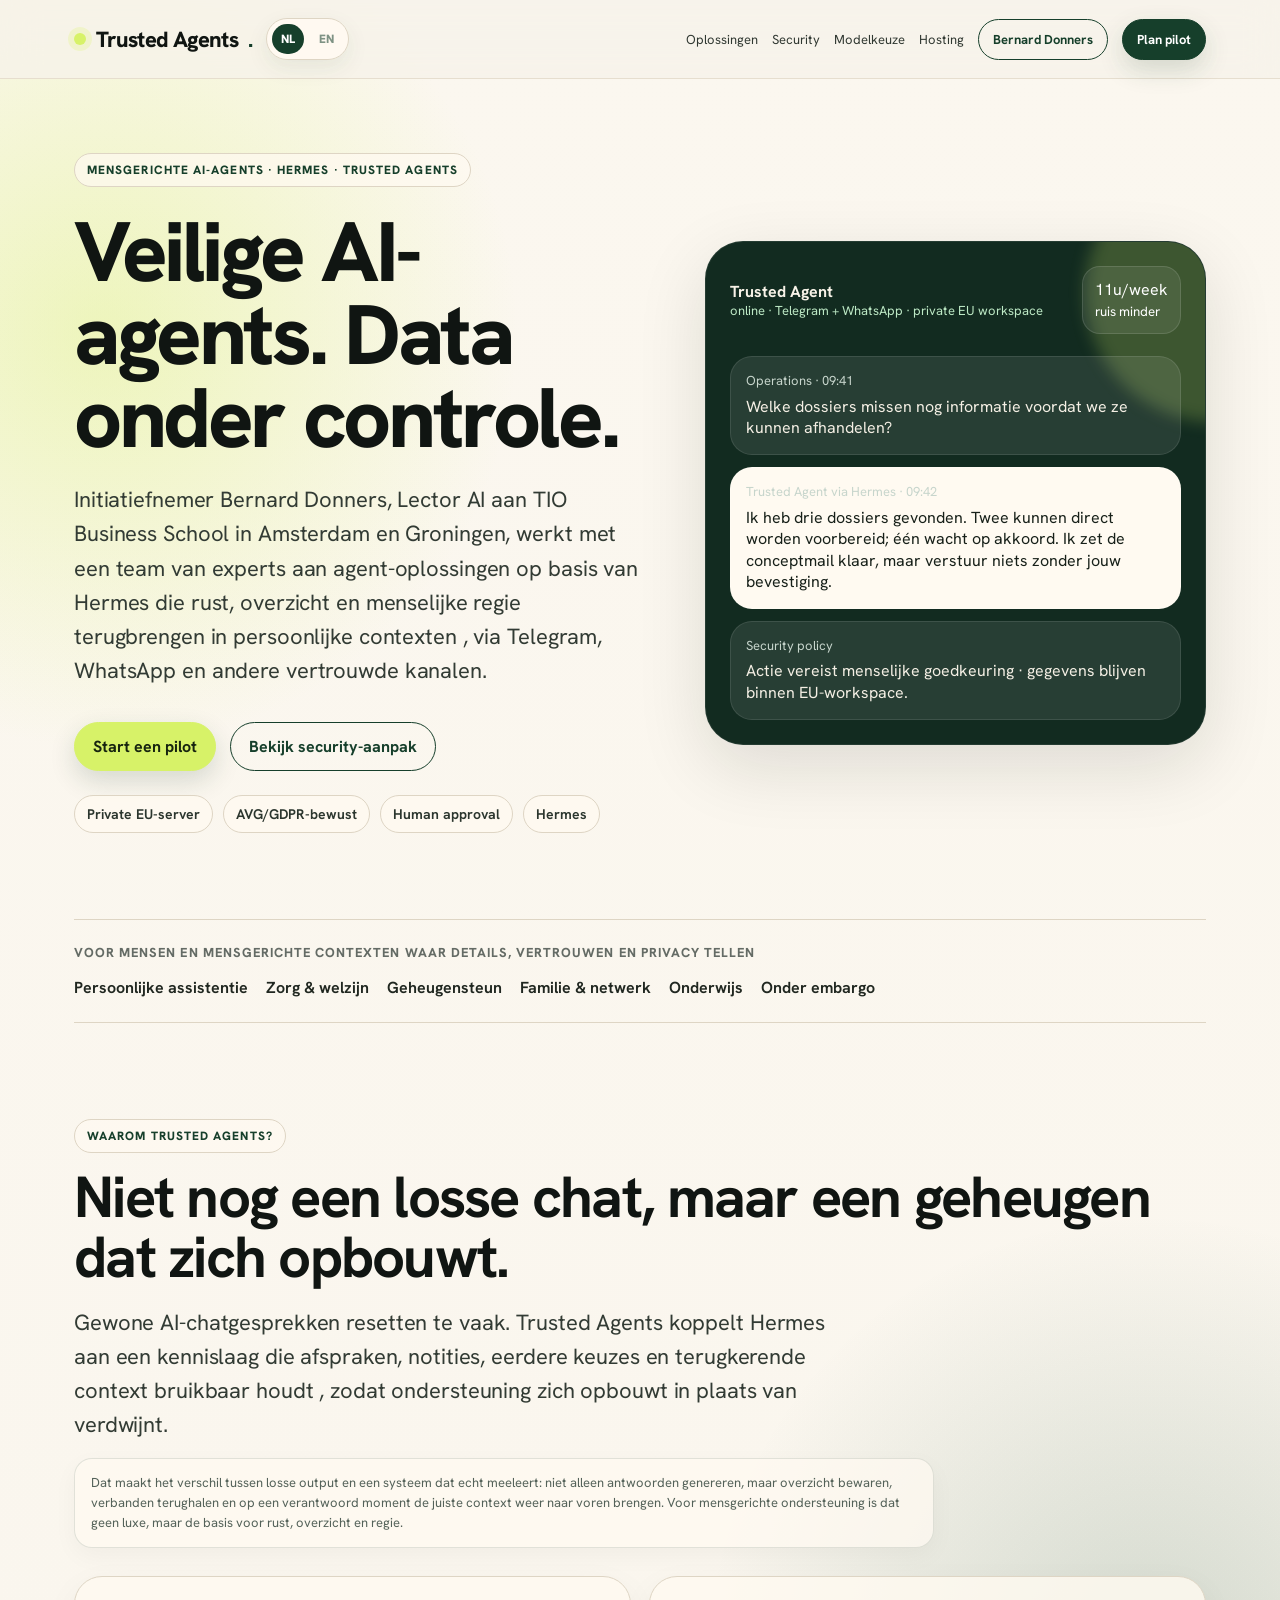
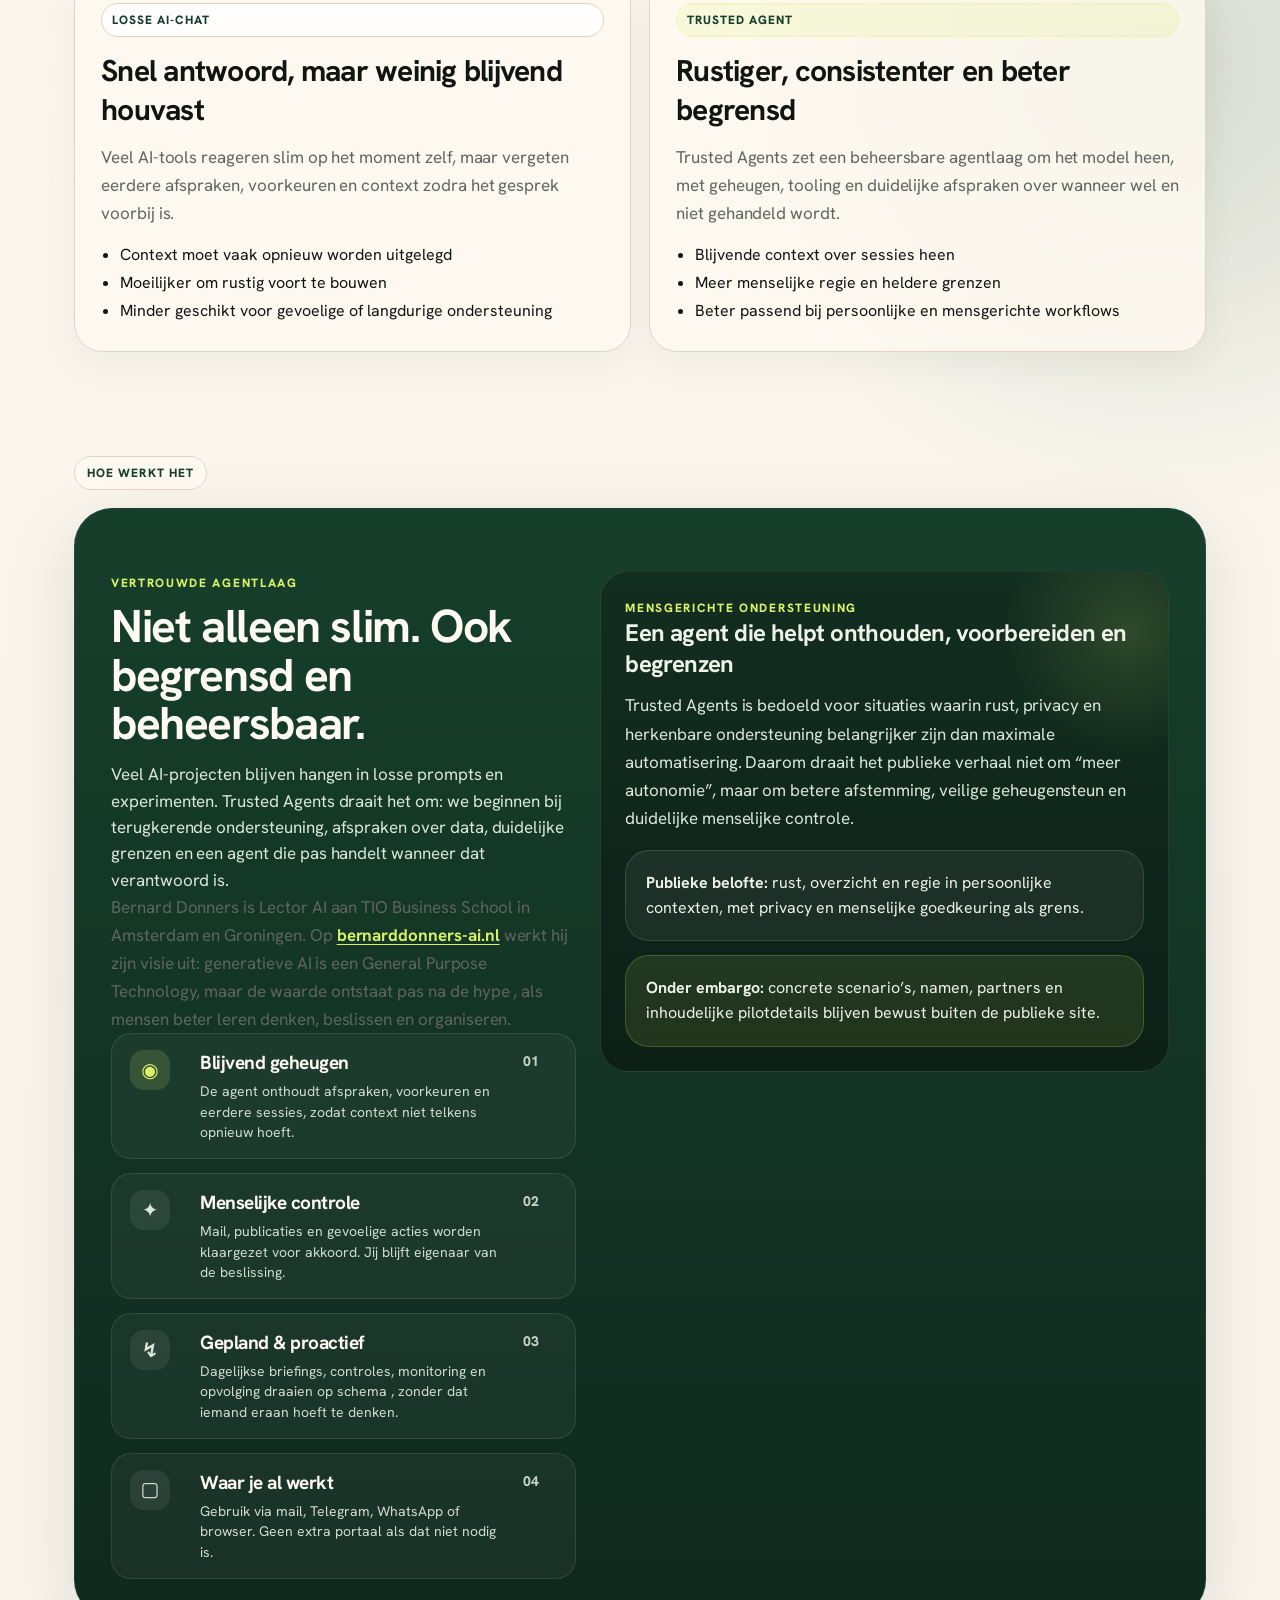
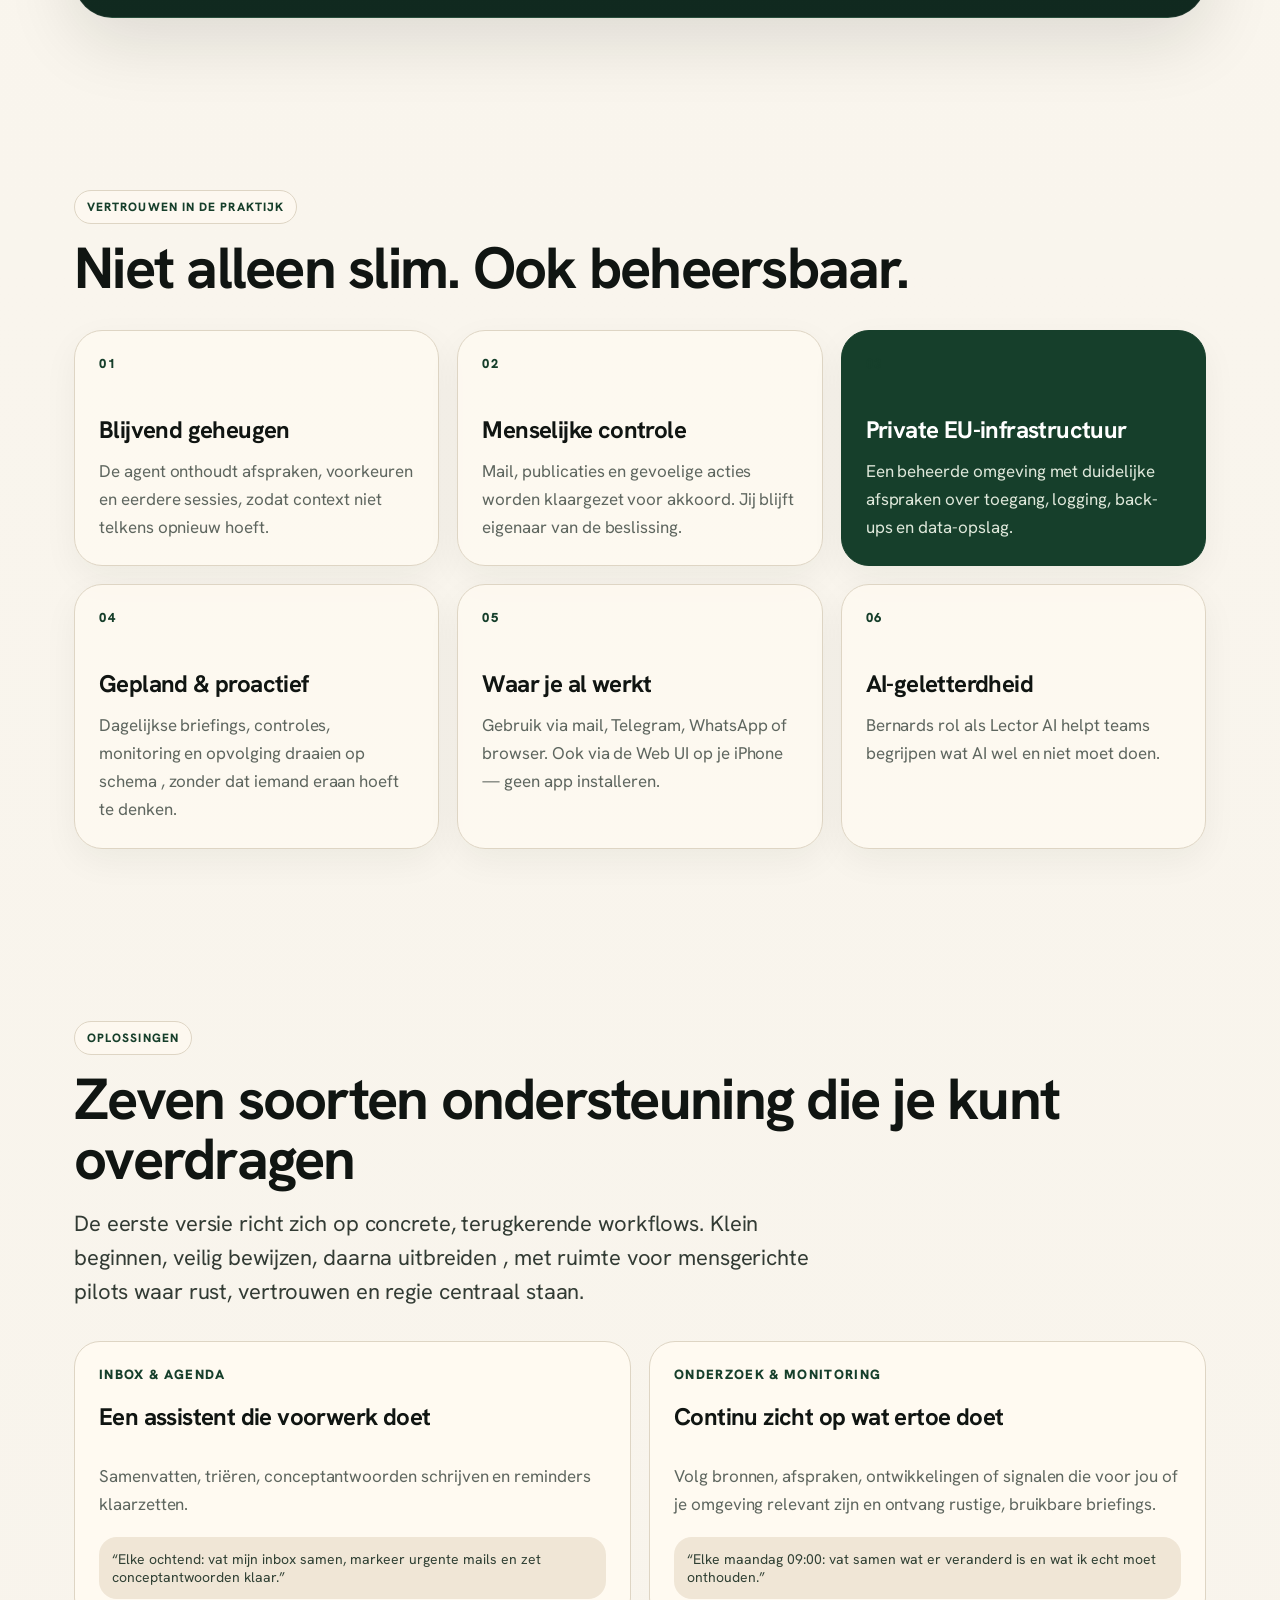
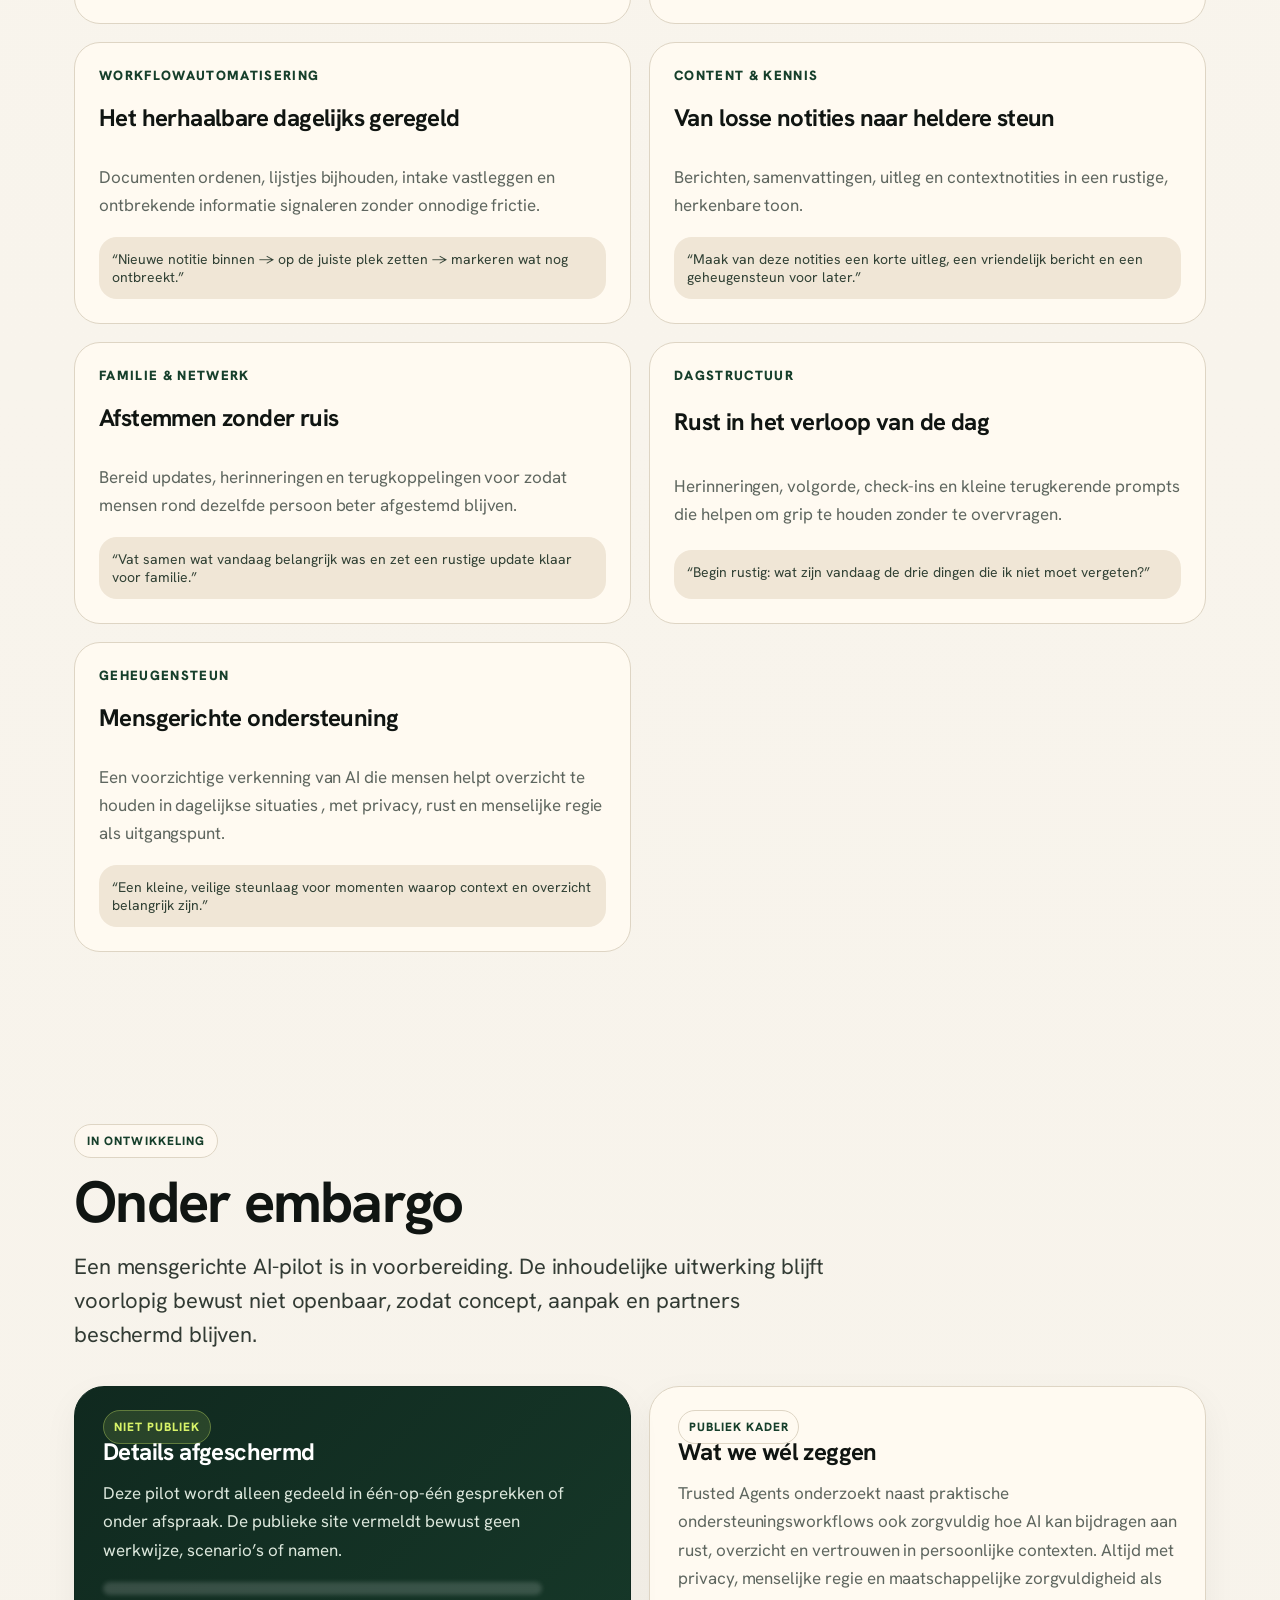
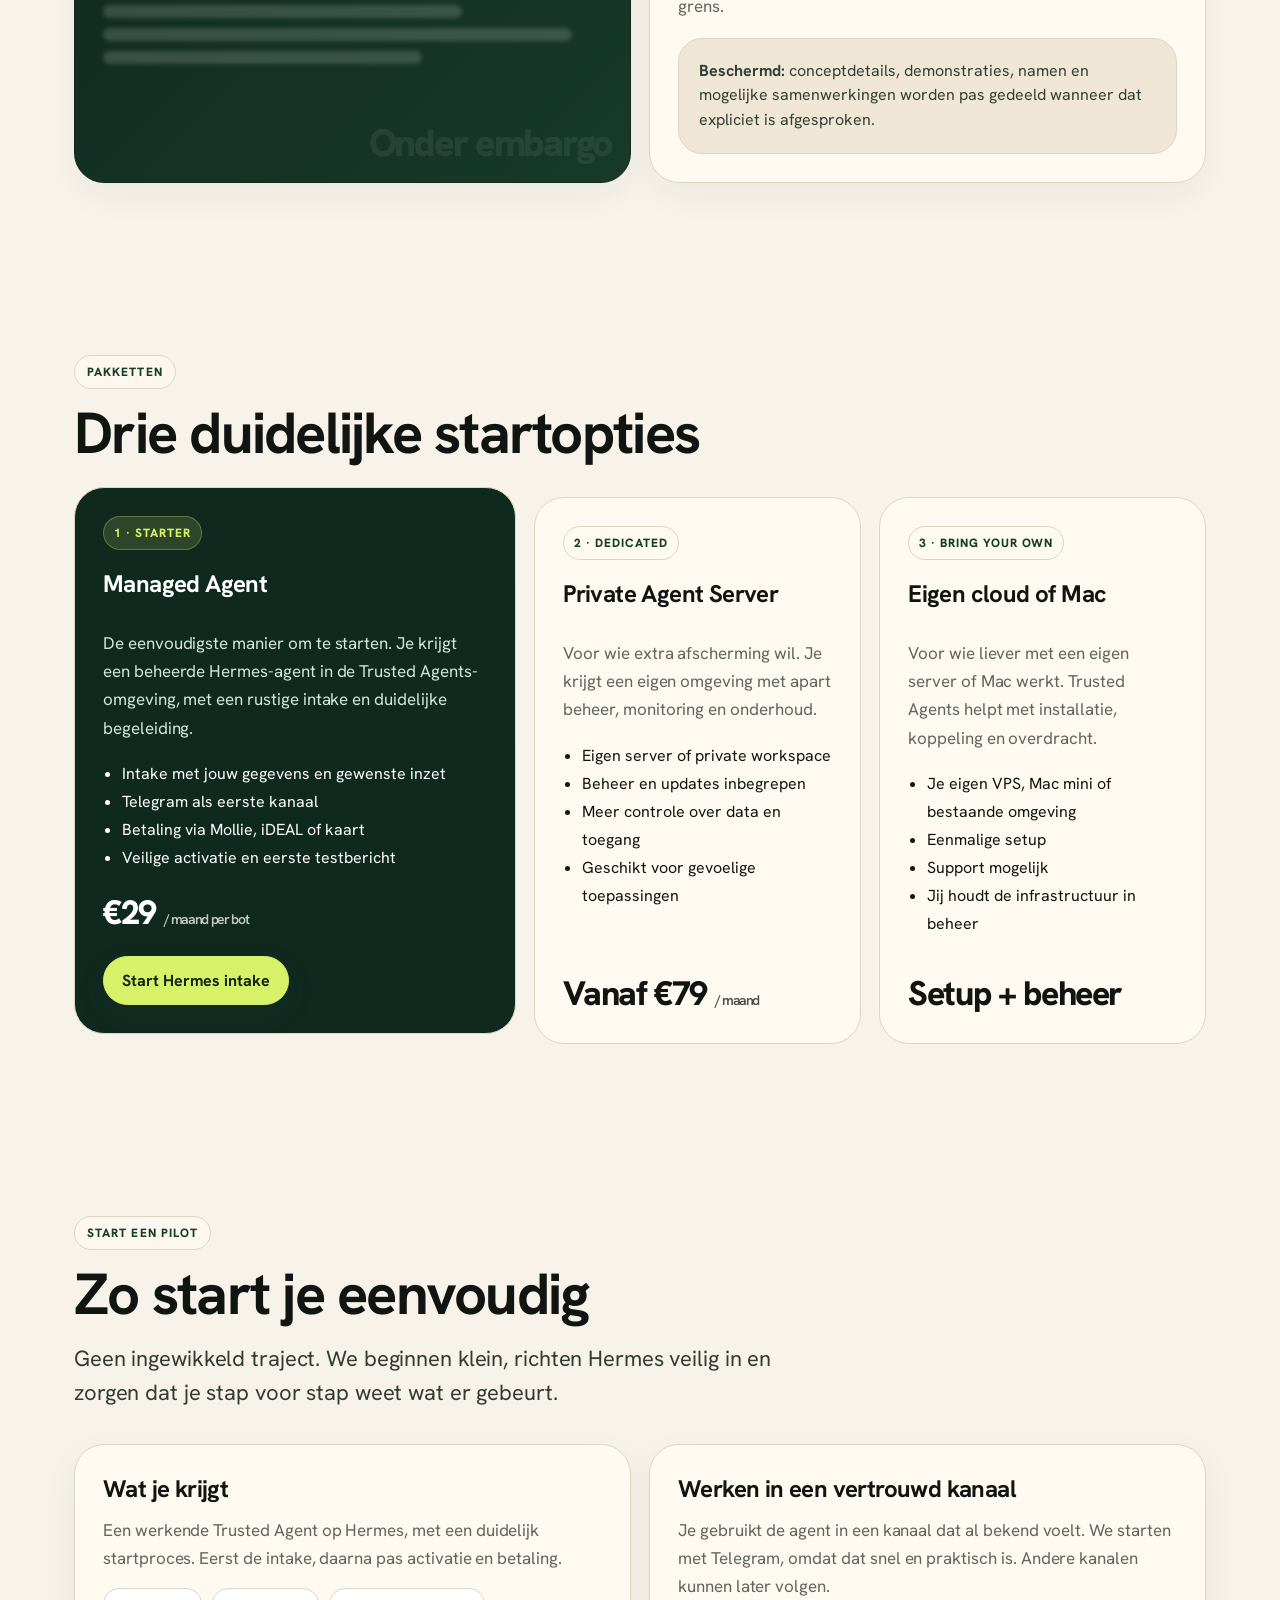
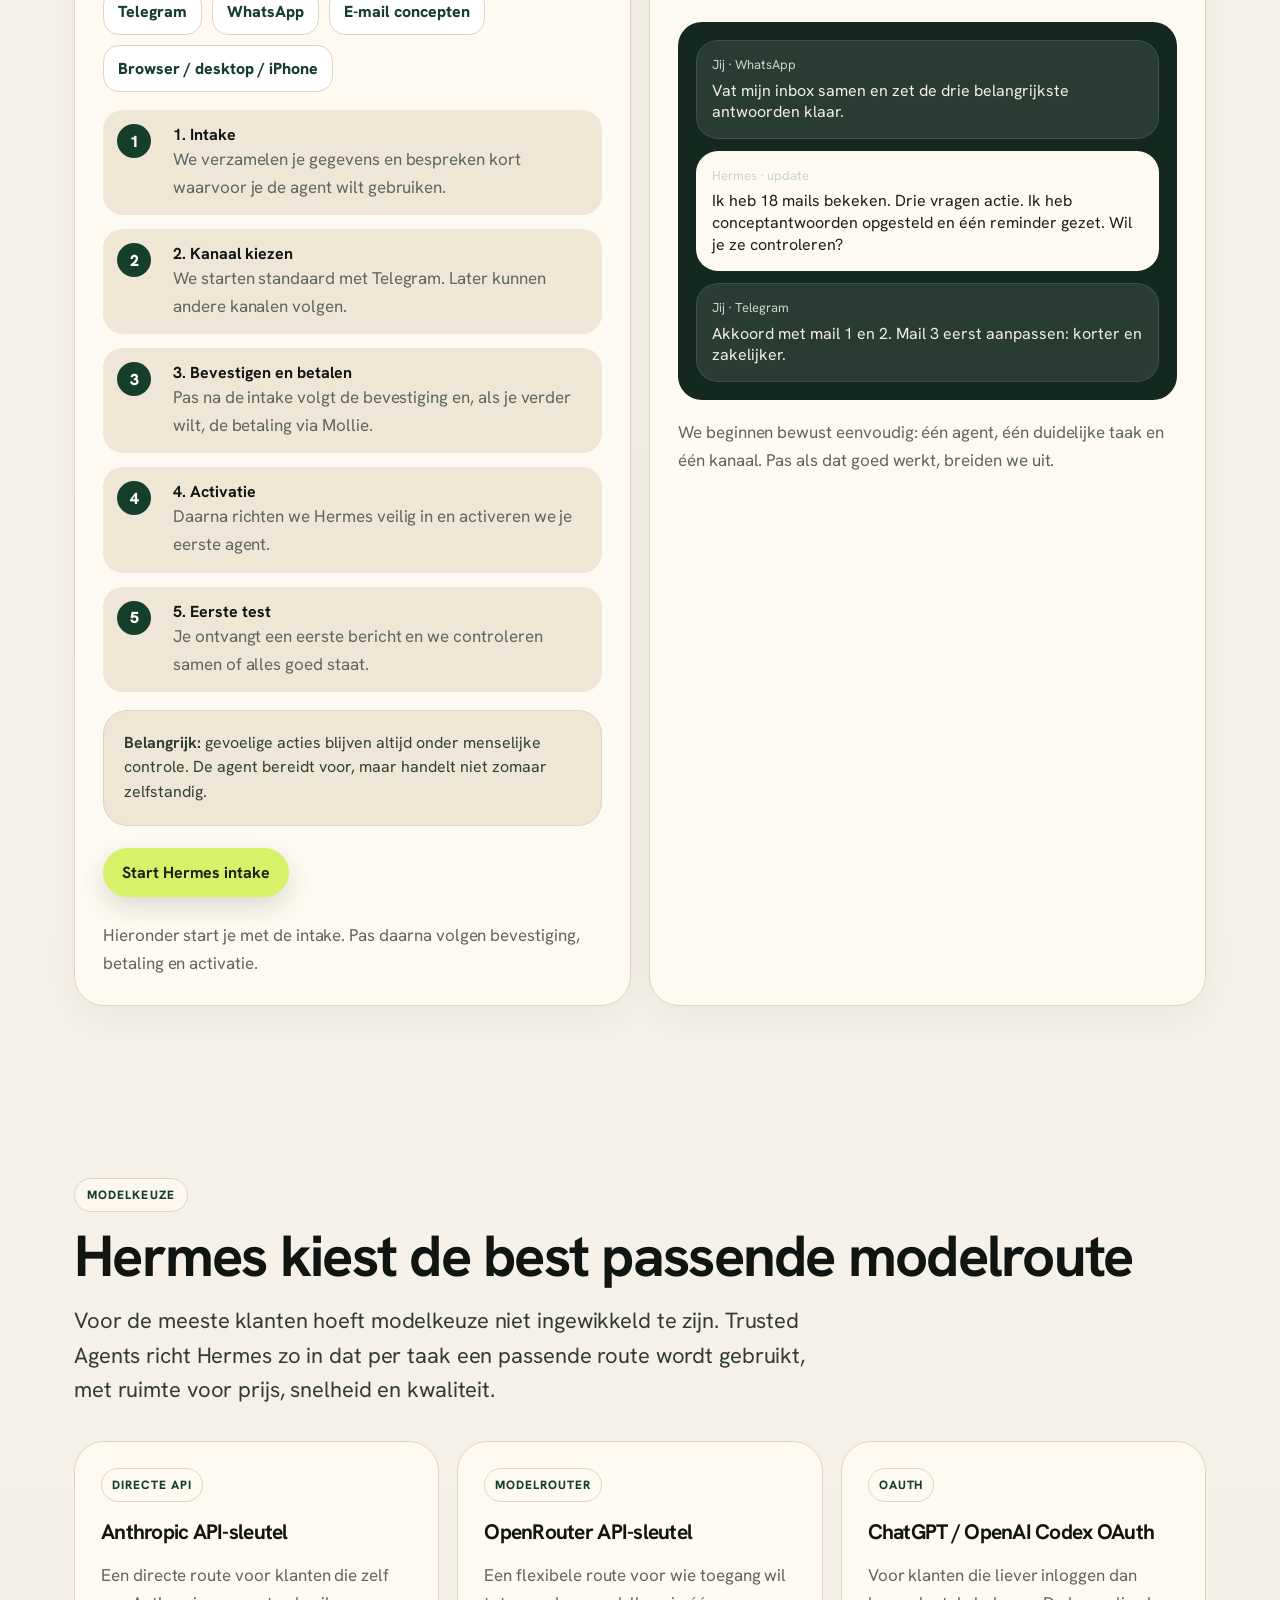
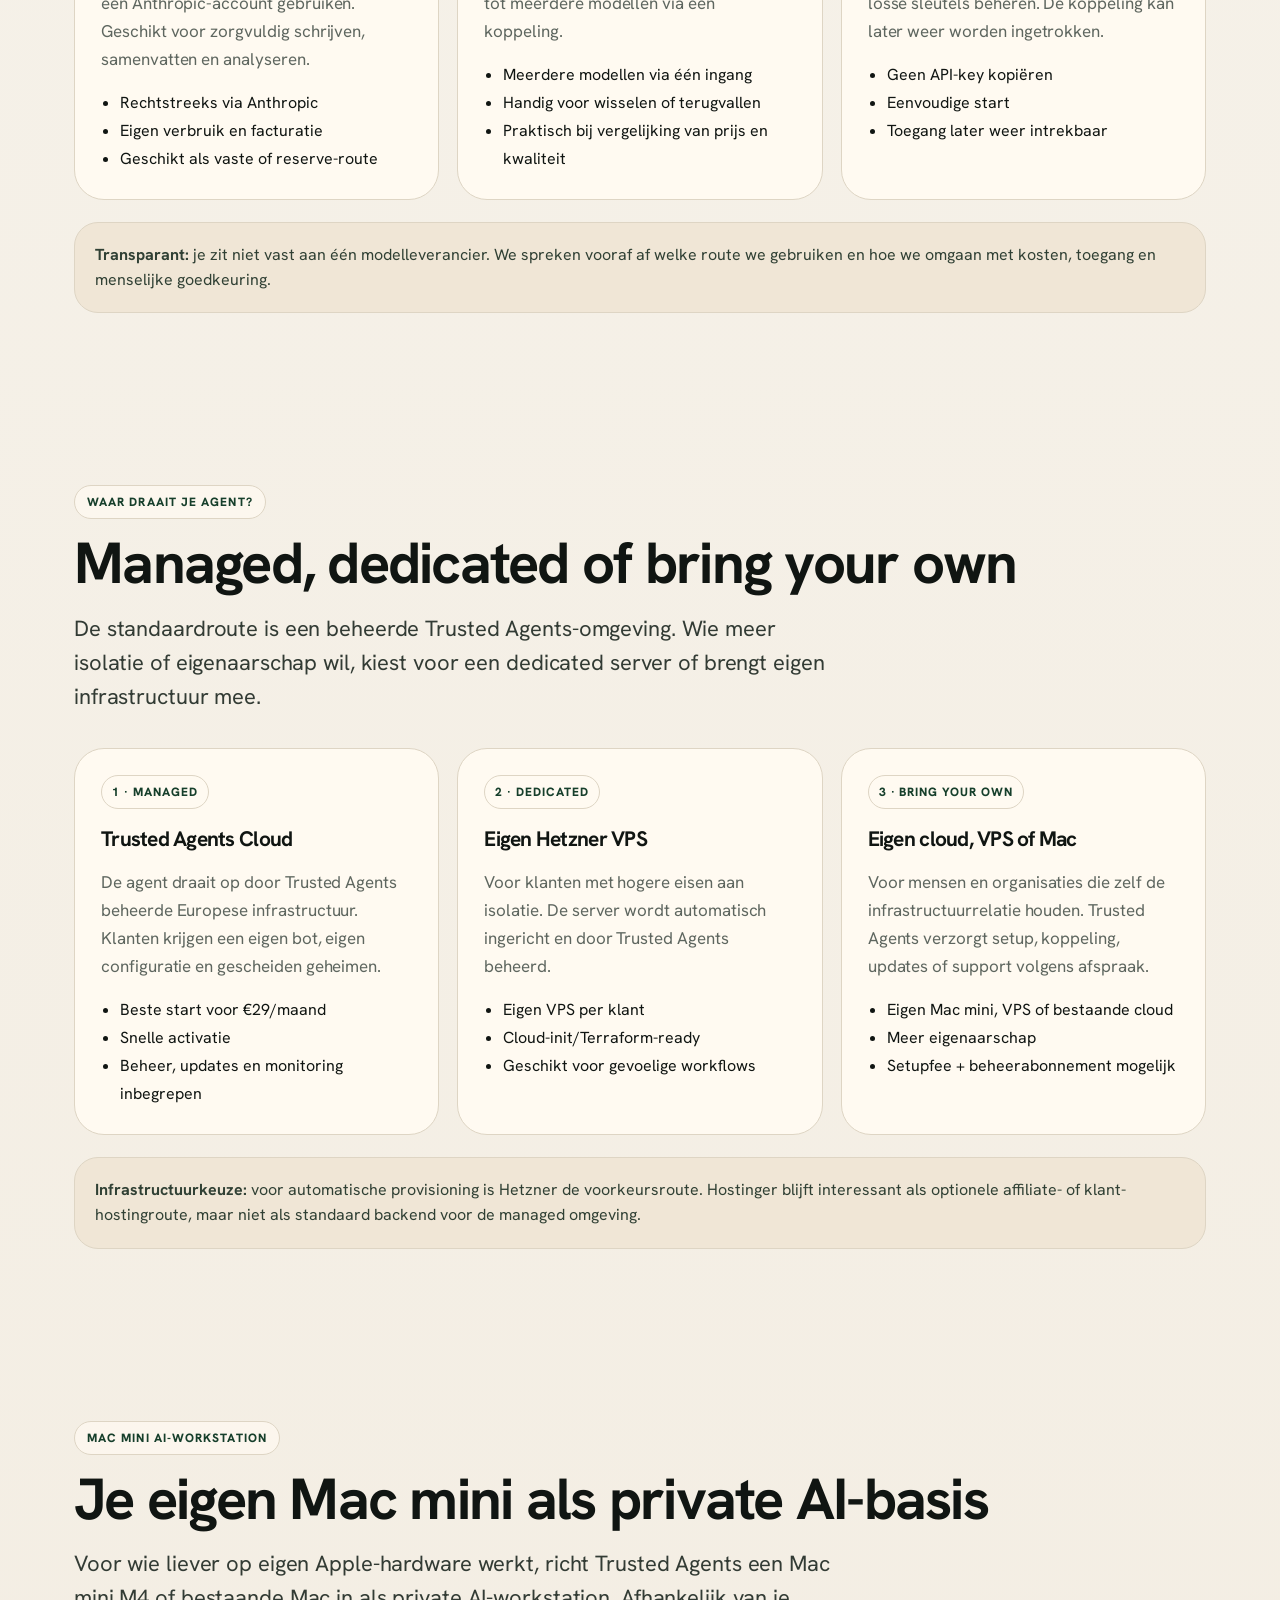
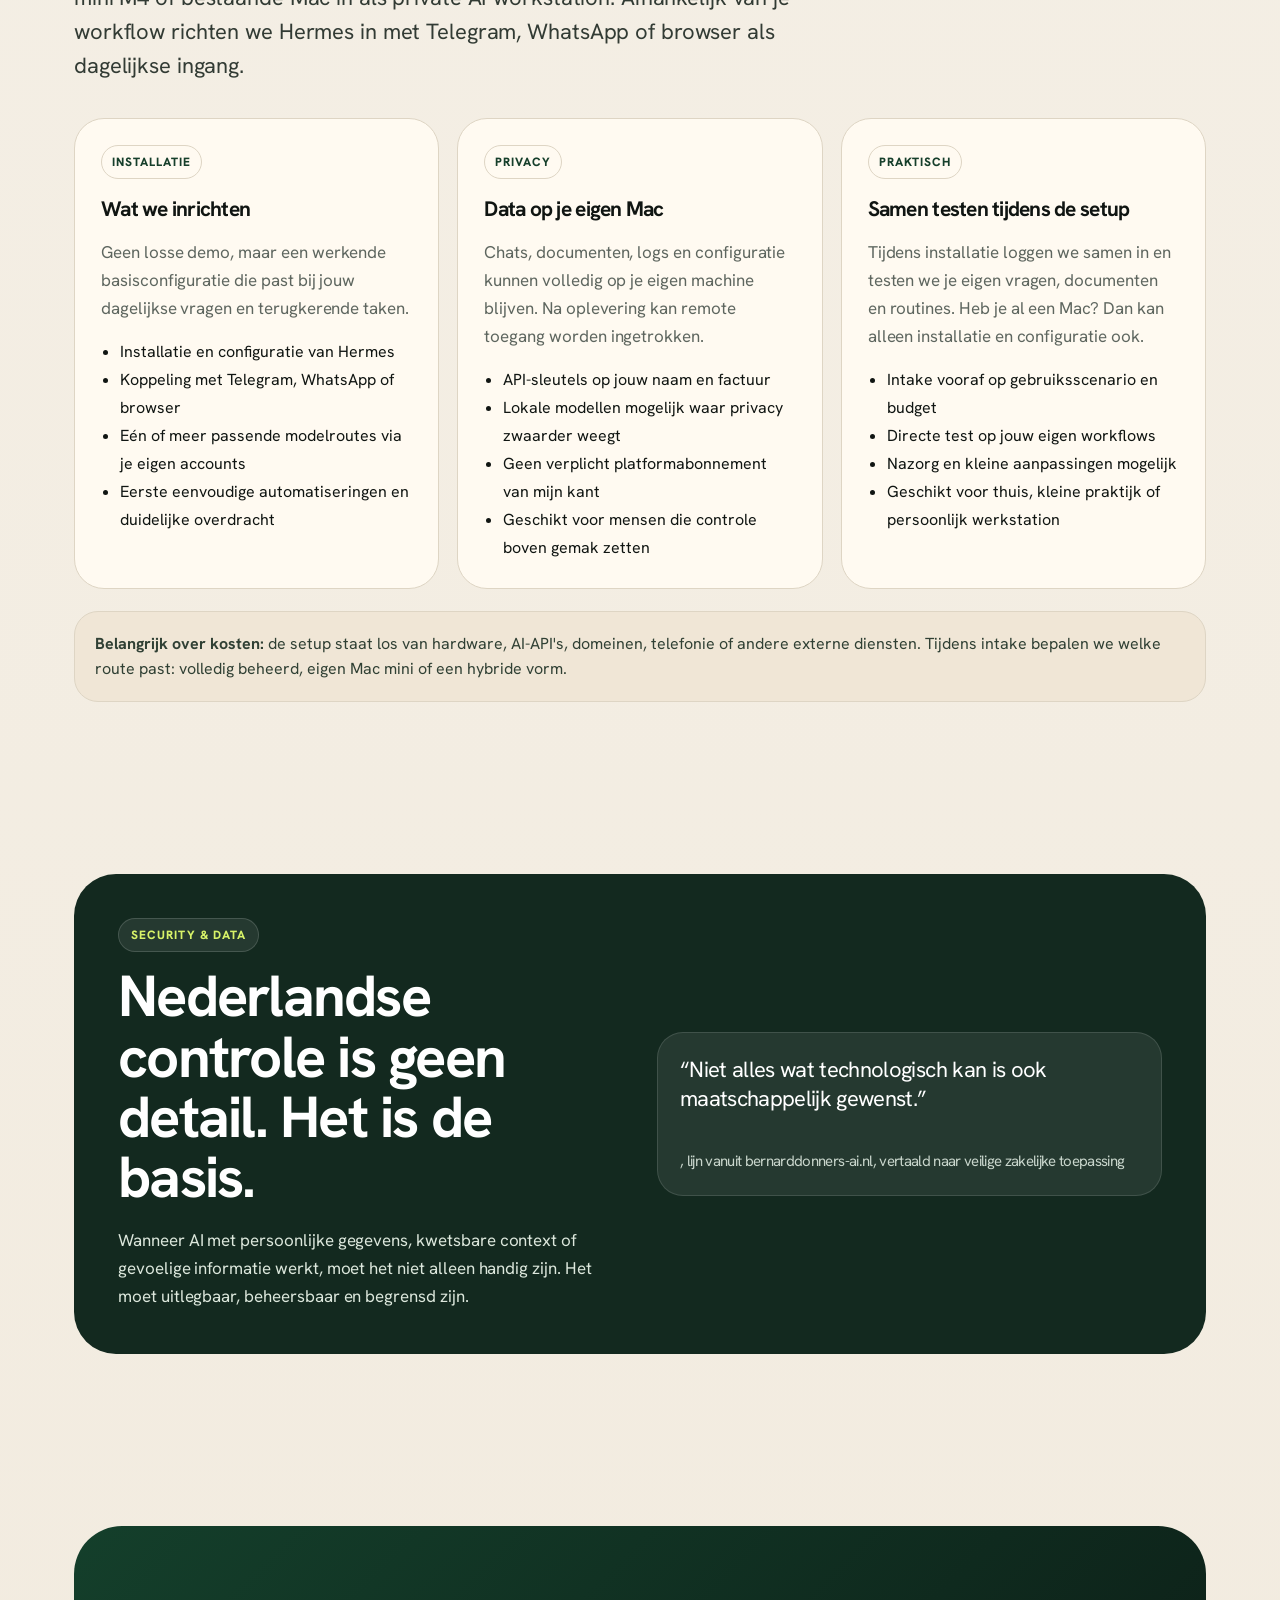
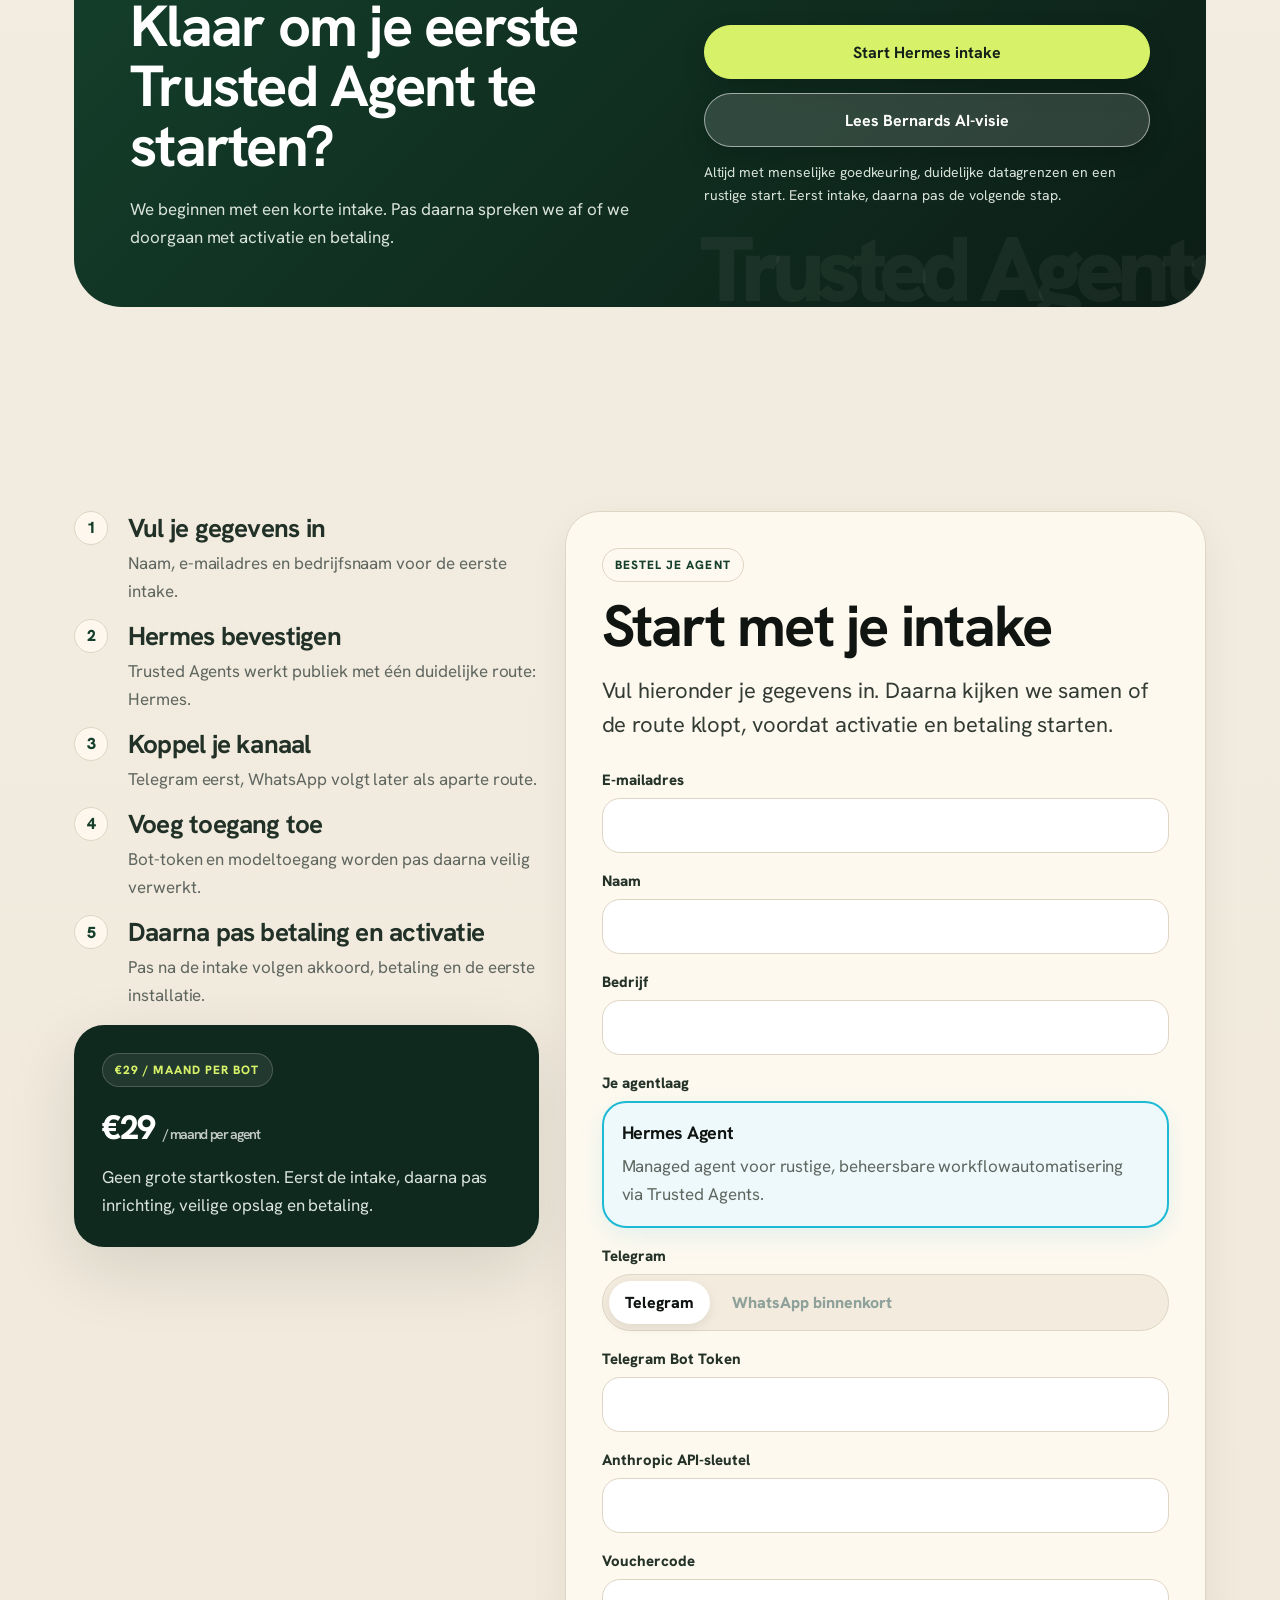
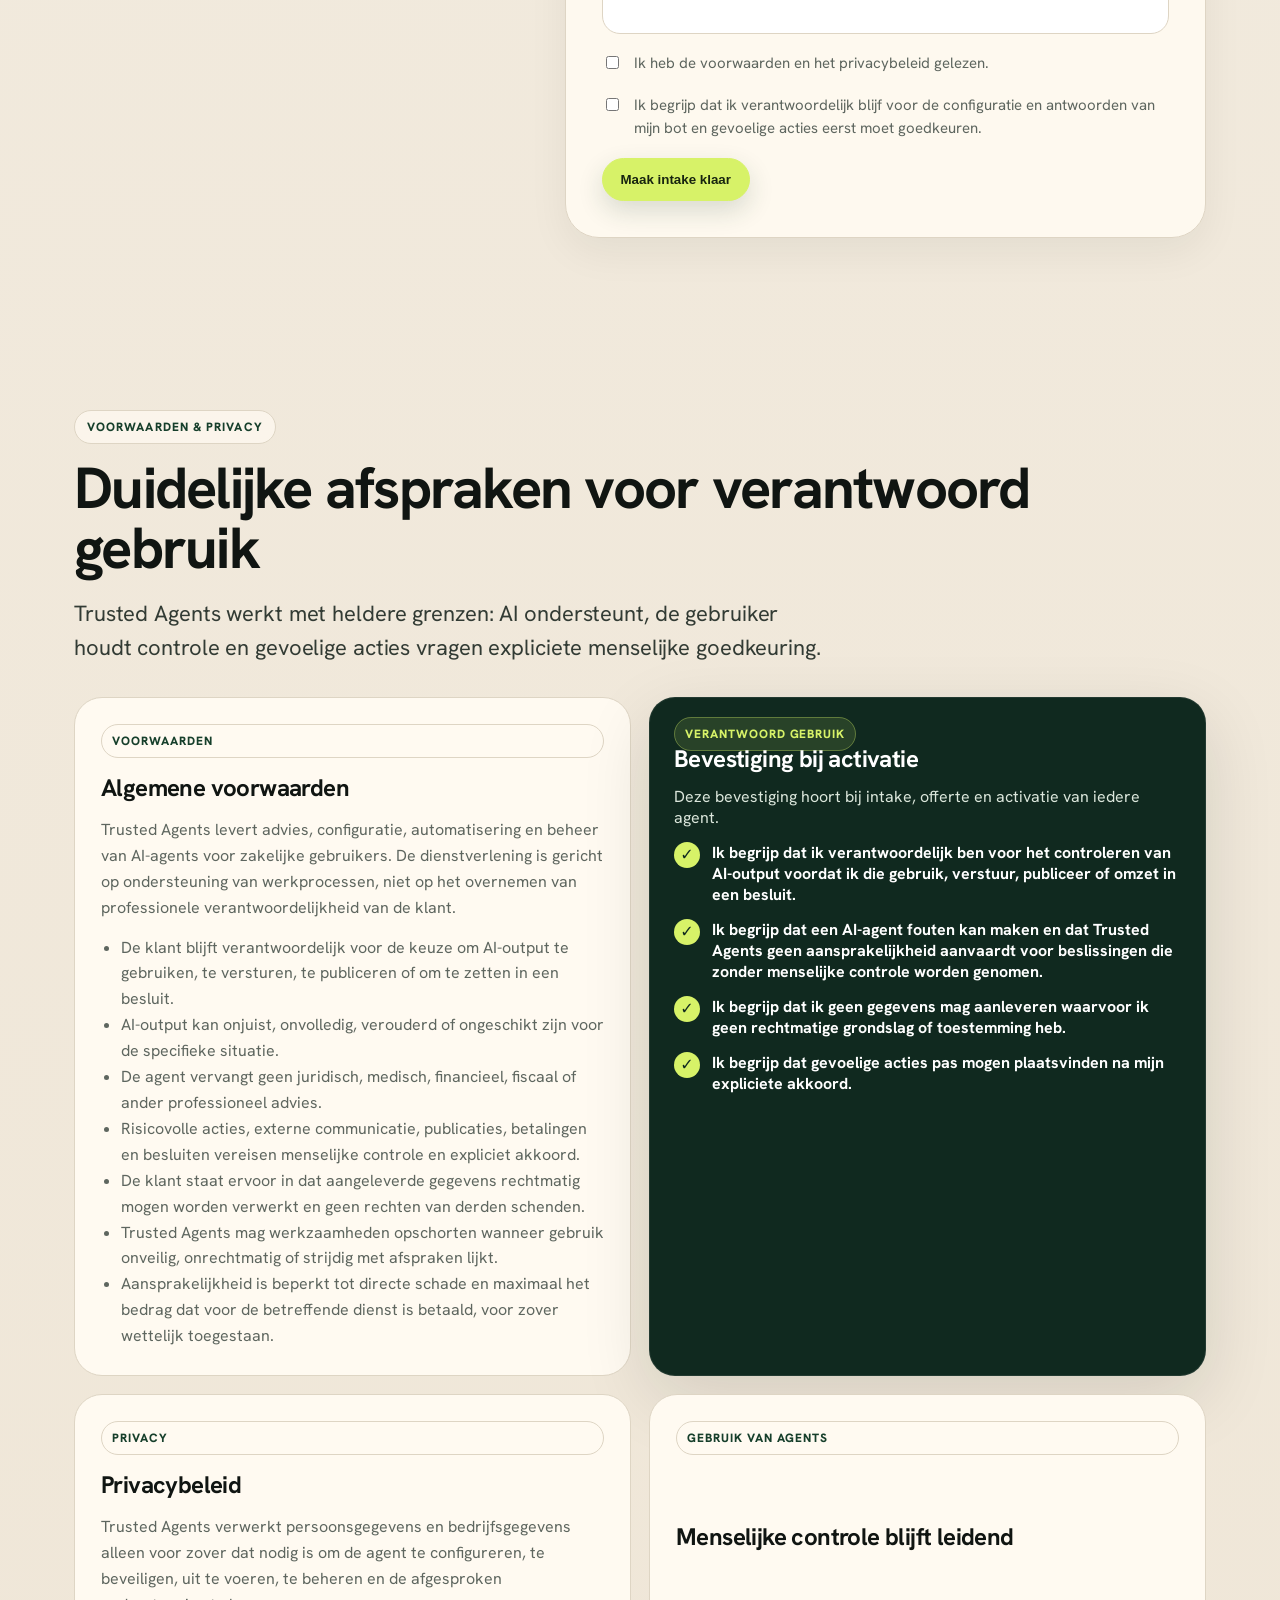
==== commit 4a319205: "Voeg iPhone/Web UI toegang toe aan website copy en vertalingen" ====
--- a/index.html
+++ b/index.html
@@ -318,7 +318,7 @@
         <article class="tile"><span class="nr">02</span><h3>Menselijke controle</h3><p class="muted">Mail, publicaties en gevoelige acties worden klaargezet voor akkoord. Jij blijft eigenaar van de beslissing.</p></article>
         <article class="tile dark"><span class="nr">03</span><h3>Private EU-infrastructuur</h3><p class="muted">Een beheerde omgeving met duidelijke afspraken over toegang, logging, back-ups en data-opslag.</p></article>
         <article class="tile"><span class="nr">04</span><h3>Gepland & proactief</h3><p class="muted">Dagelijkse briefings, controles, monitoring en opvolging draaien op schema , zonder dat iemand eraan hoeft te denken.</p></article>
-        <article class="tile"><span class="nr">05</span><h3>Waar je al werkt</h3><p class="muted">Gebruik via mail, Telegram, WhatsApp of browser. Geen extra portaal als dat niet nodig is.</p></article>
+        <article class="tile"><span class="nr">05</span><h3>Waar je al werkt</h3><p class="muted">Gebruik via mail, Telegram, WhatsApp of browser. Ook via de Web UI op je iPhone — geen app installeren.</p></article>
         <article class="tile"><span class="nr">06</span><h3>AI-geletterdheid</h3><p class="muted">Bernards rol als Lector AI helpt teams begrijpen wat AI wel en niet moet doen.</p></article>
       </div>
     </section>
@@ -401,7 +401,7 @@
             <span class="channel">Telegram</span>
             <span class="channel">WhatsApp</span>
             <span class="channel">E-mail concepten</span>
-            <span class="channel">Browser / desktop</span>
+            <span class="channel">Browser / desktop / iPhone</span>
           </div>
           <div class="deploy-steps">
             <div class="deploy-step"><div><strong>1. Intake</strong><br><span class="muted">We verzamelen je gegevens en bespreken kort waarvoor je de agent wilt gebruiken.</span></div></div>
@@ -731,7 +731,7 @@
         "Gepland & proactief": "Scheduled & proactive",
         "Dagelijkse briefings, controles, monitoring en opvolging draaien op schema , zonder dat iemand eraan hoeft te denken.": "Daily briefings, checks, monitoring and follow-up run on schedule , without anyone having to remember.",
         "Waar je al werkt": "Where you already work",
-        "Gebruik via mail, Telegram, WhatsApp of browser. Geen extra portaal als dat niet nodig is.": "Use it through email, Telegram, WhatsApp or browser. No extra portal when it is not needed.",
+        "Gebruik via mail, Telegram, WhatsApp of browser. Ook via de Web UI op je iPhone — geen app installeren.": "Use it through email, Telegram, WhatsApp or browser. Also via the Web UI on your iPhone — no app install.",
         "AI-geletterdheid": "AI literacy",
         "Bernards rol als Lector AI helpt teams begrijpen wat AI wel en niet moet doen.": "Bernard's role as Professor of Applied AI helps teams understand what AI should and should not do.",
         "Zeven soorten ondersteuning die je kunt overdragen": "Seven types of support you can hand over",
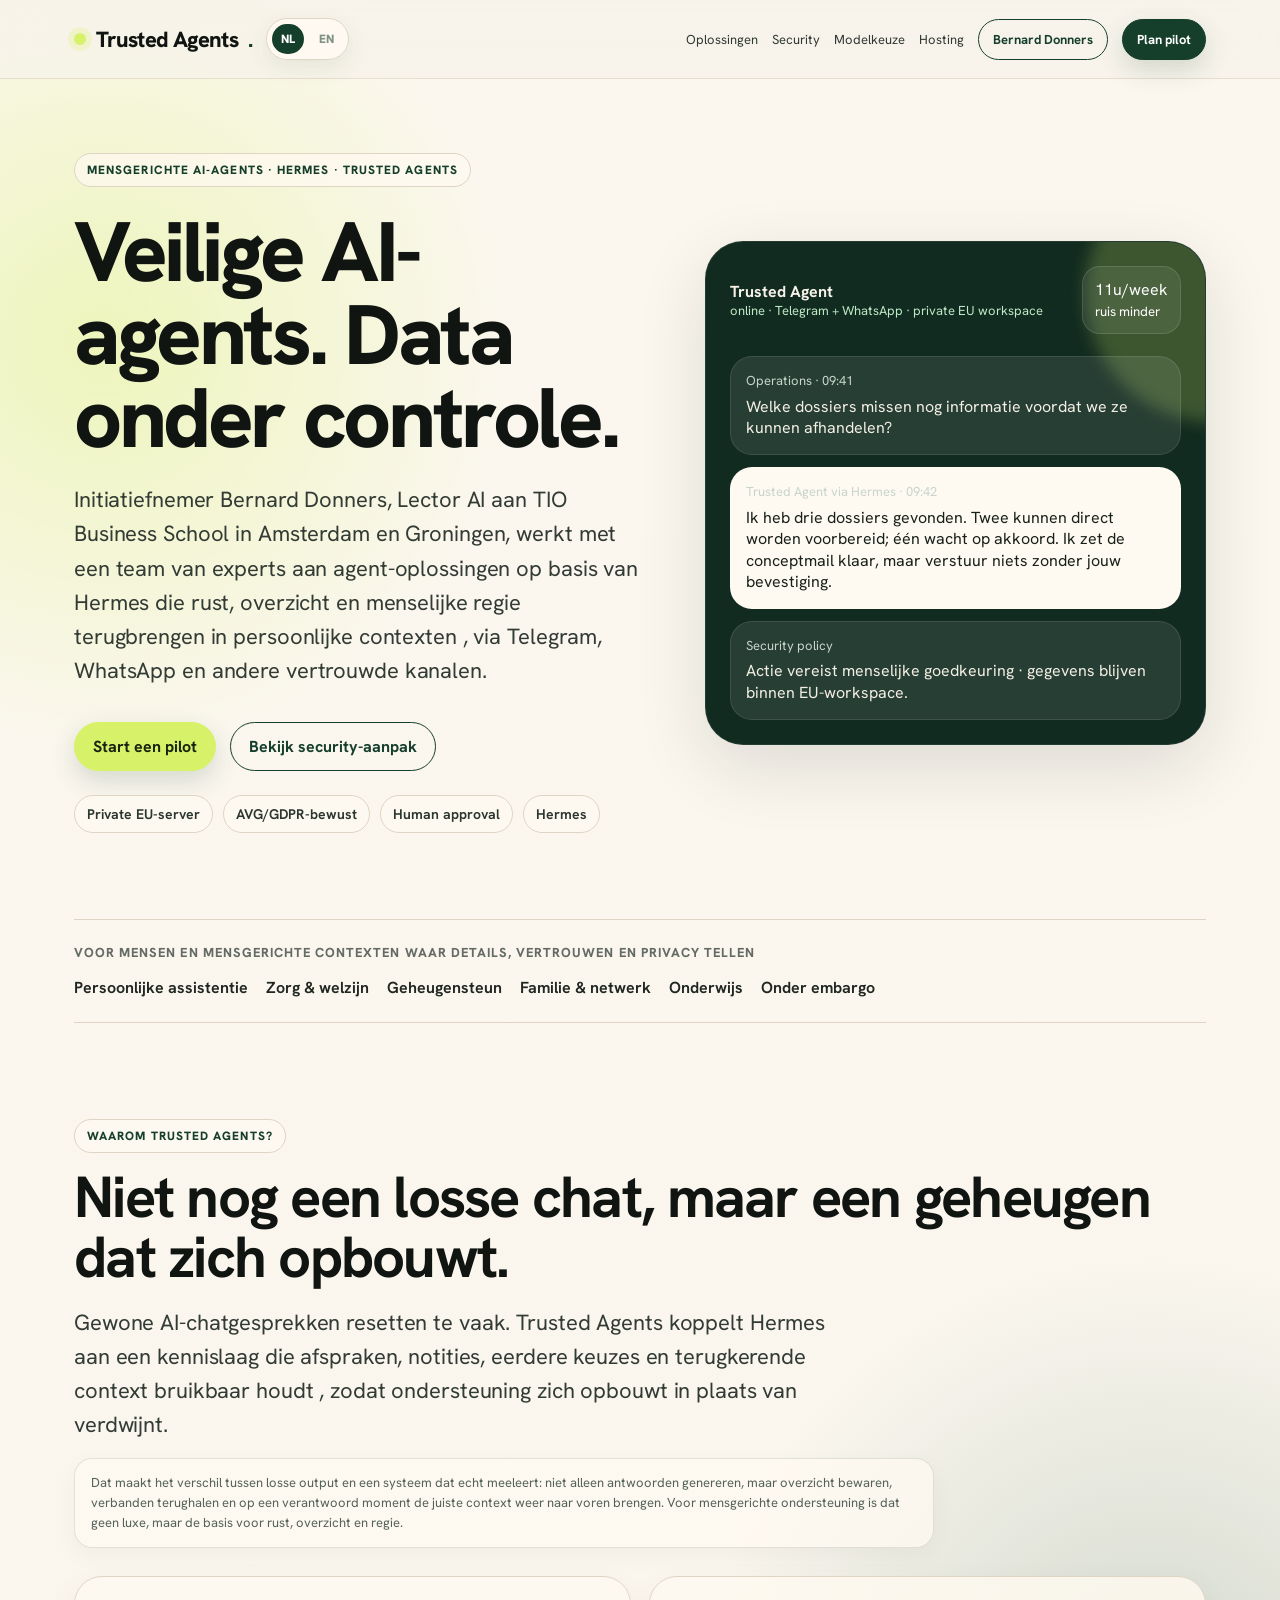
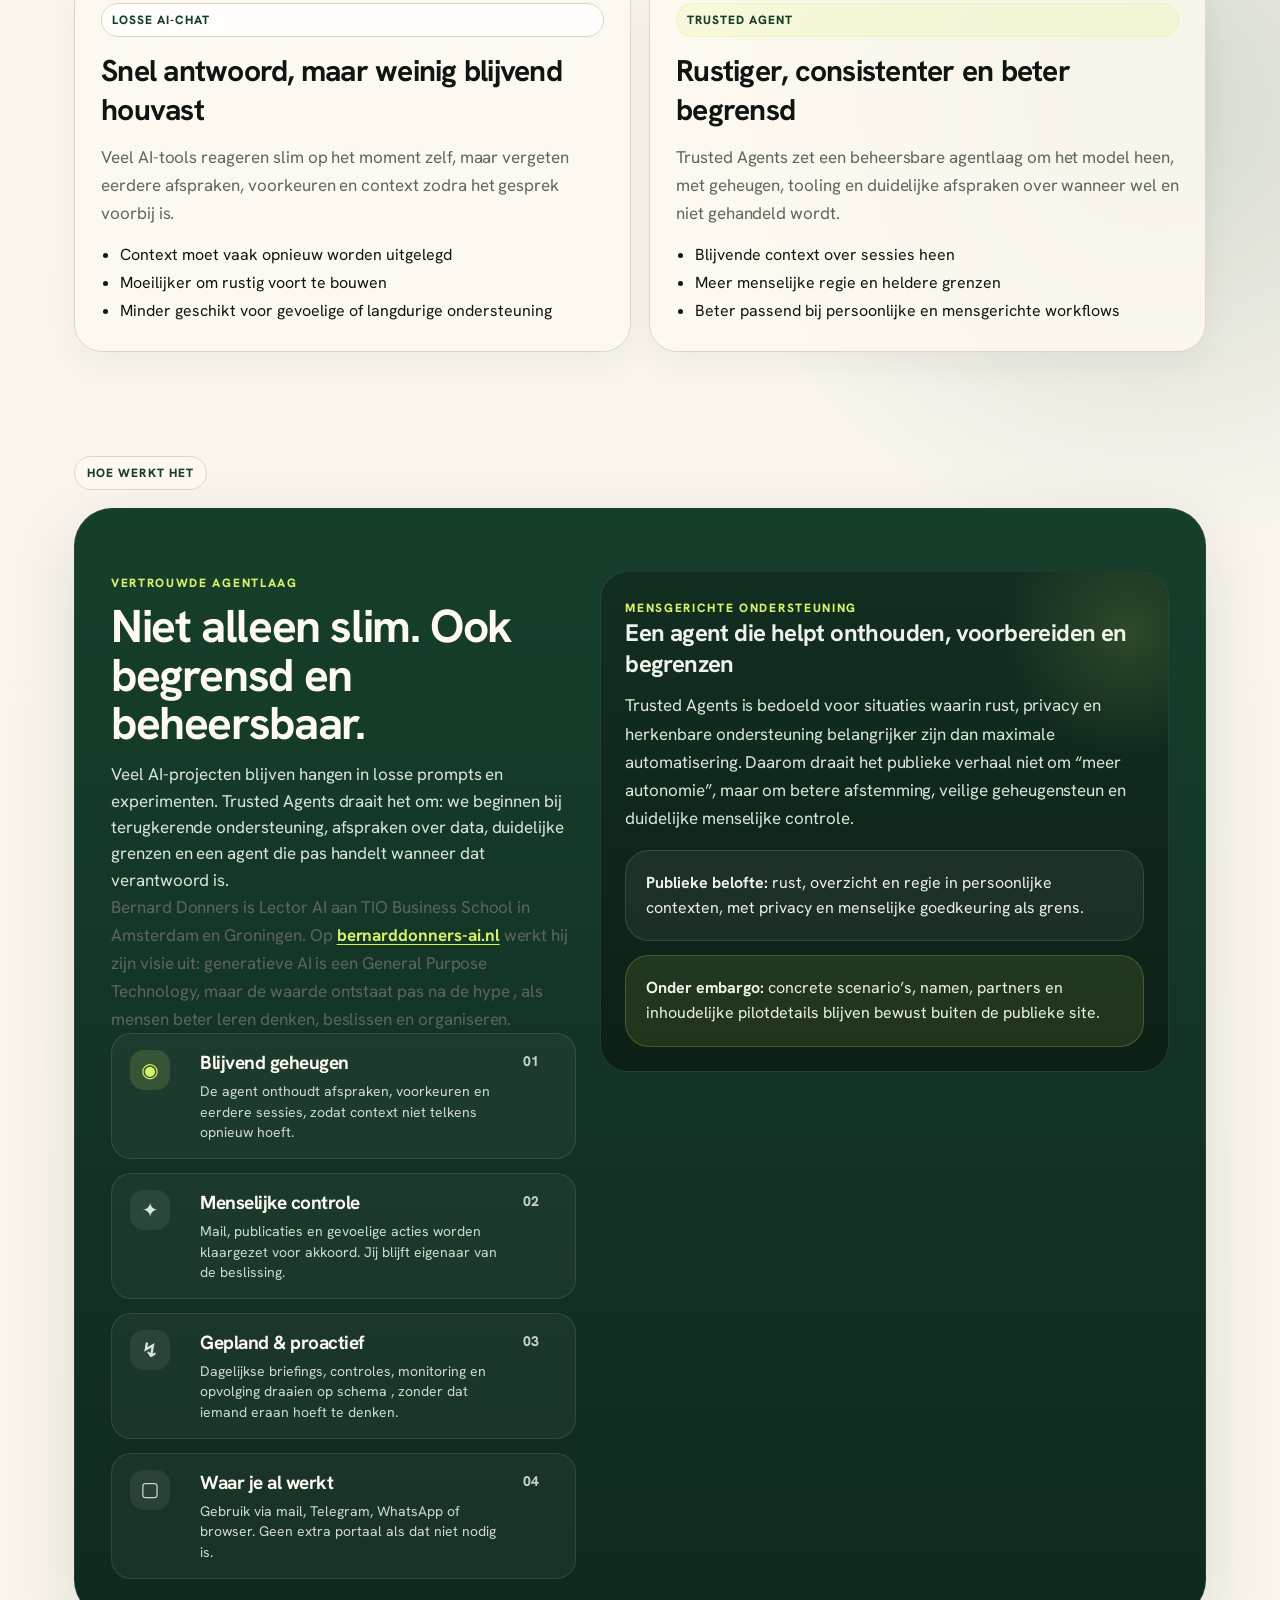
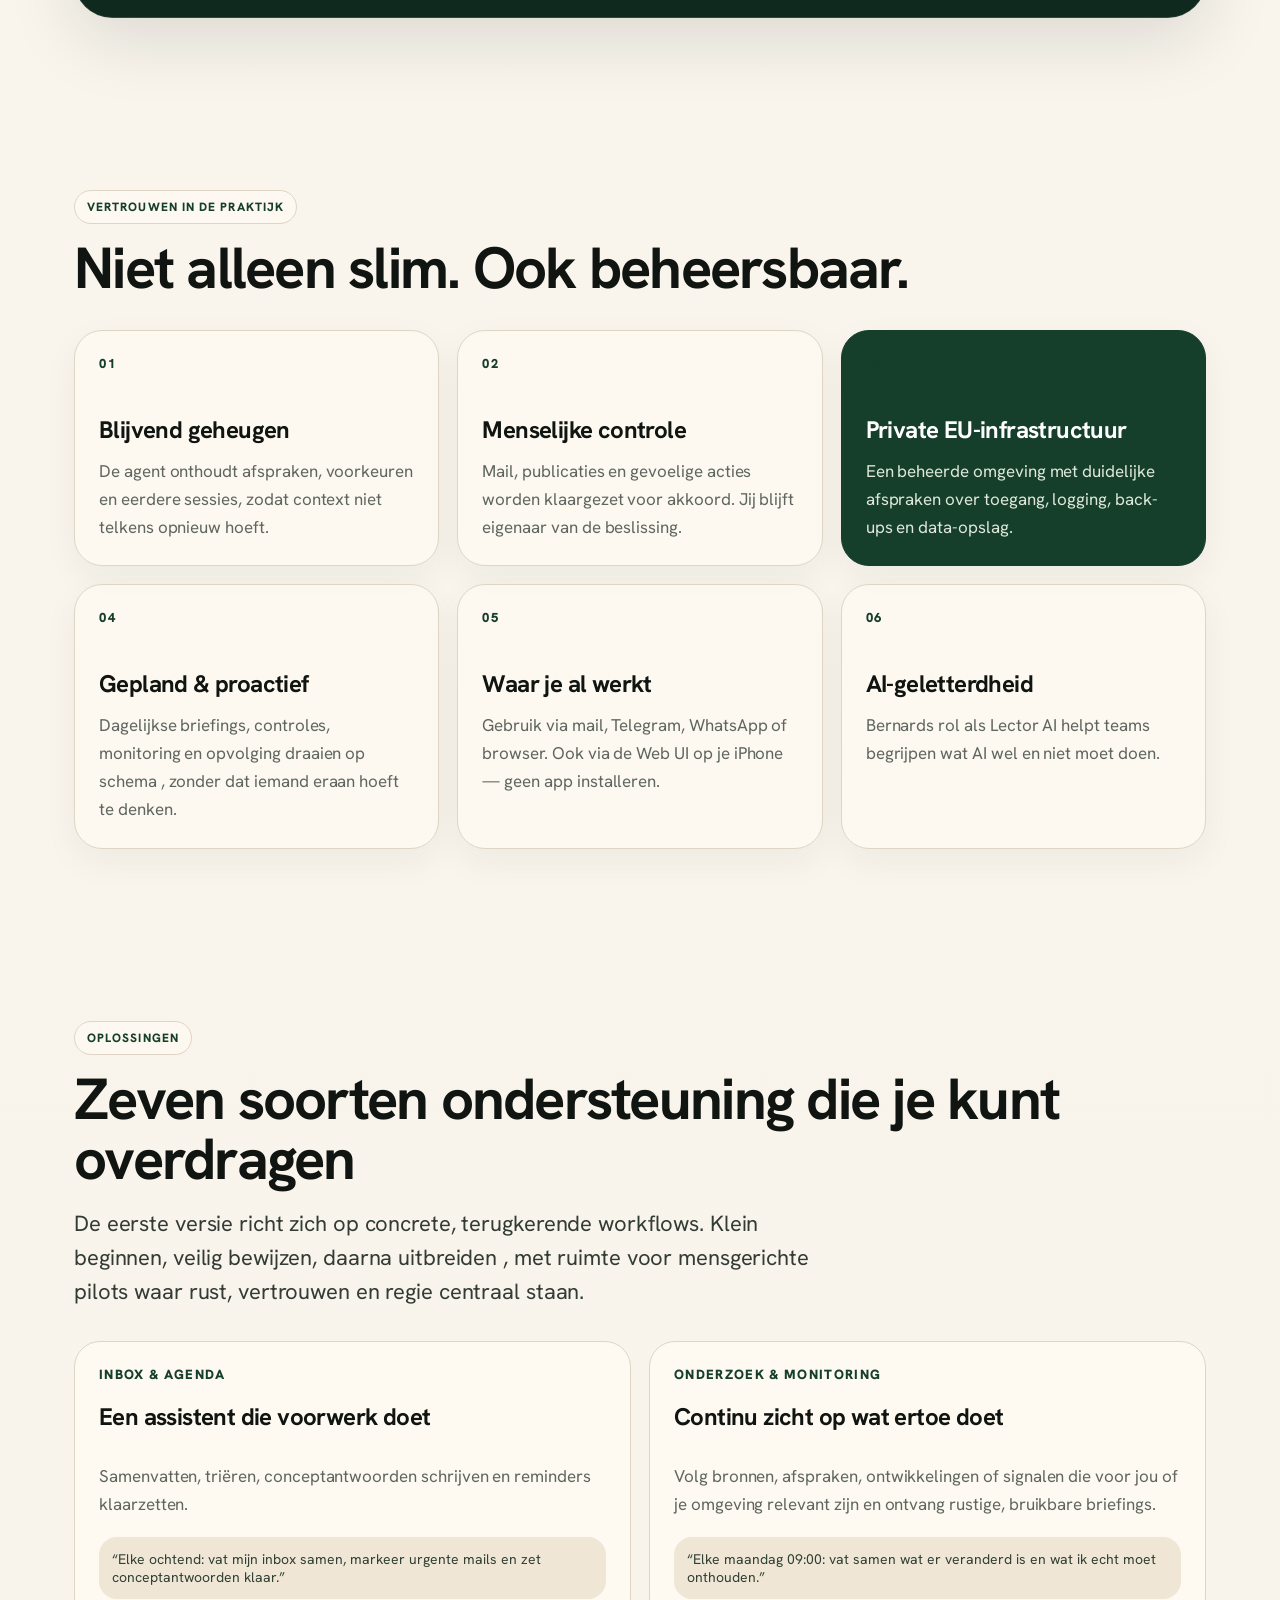
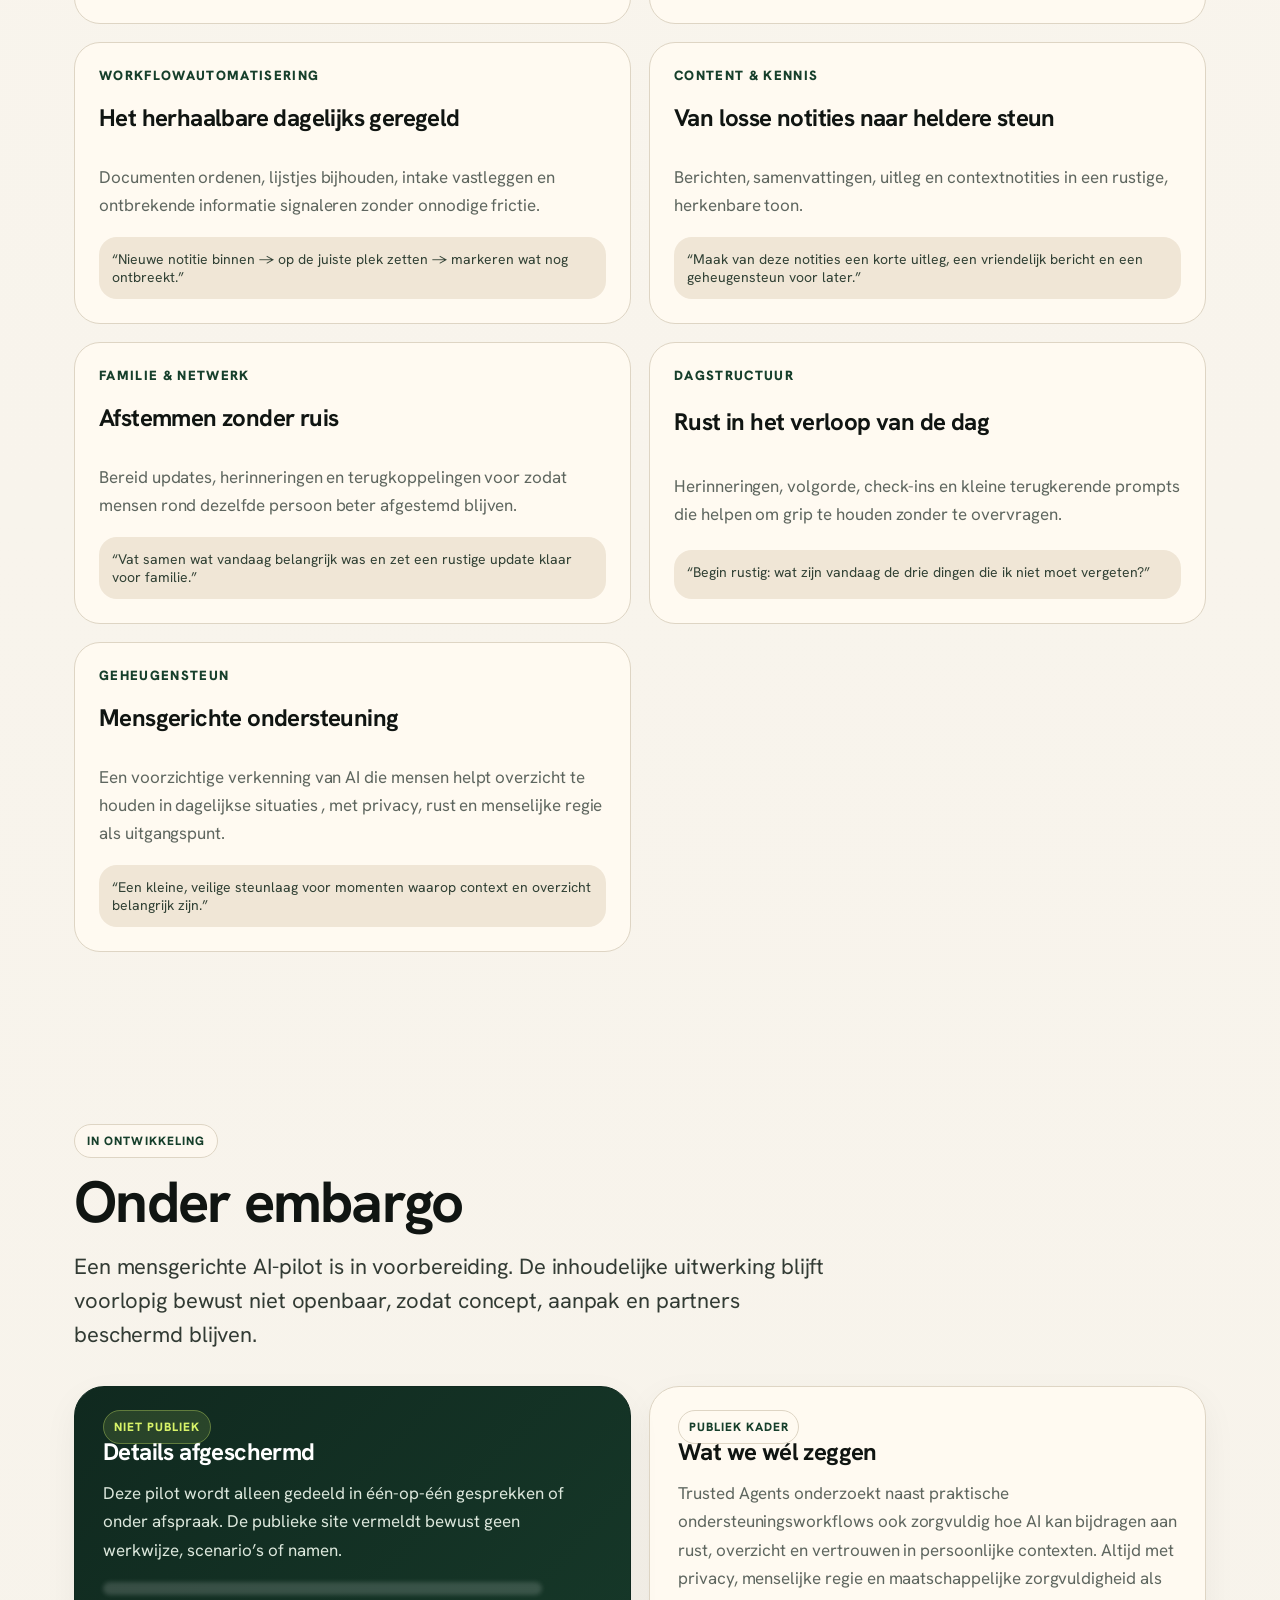
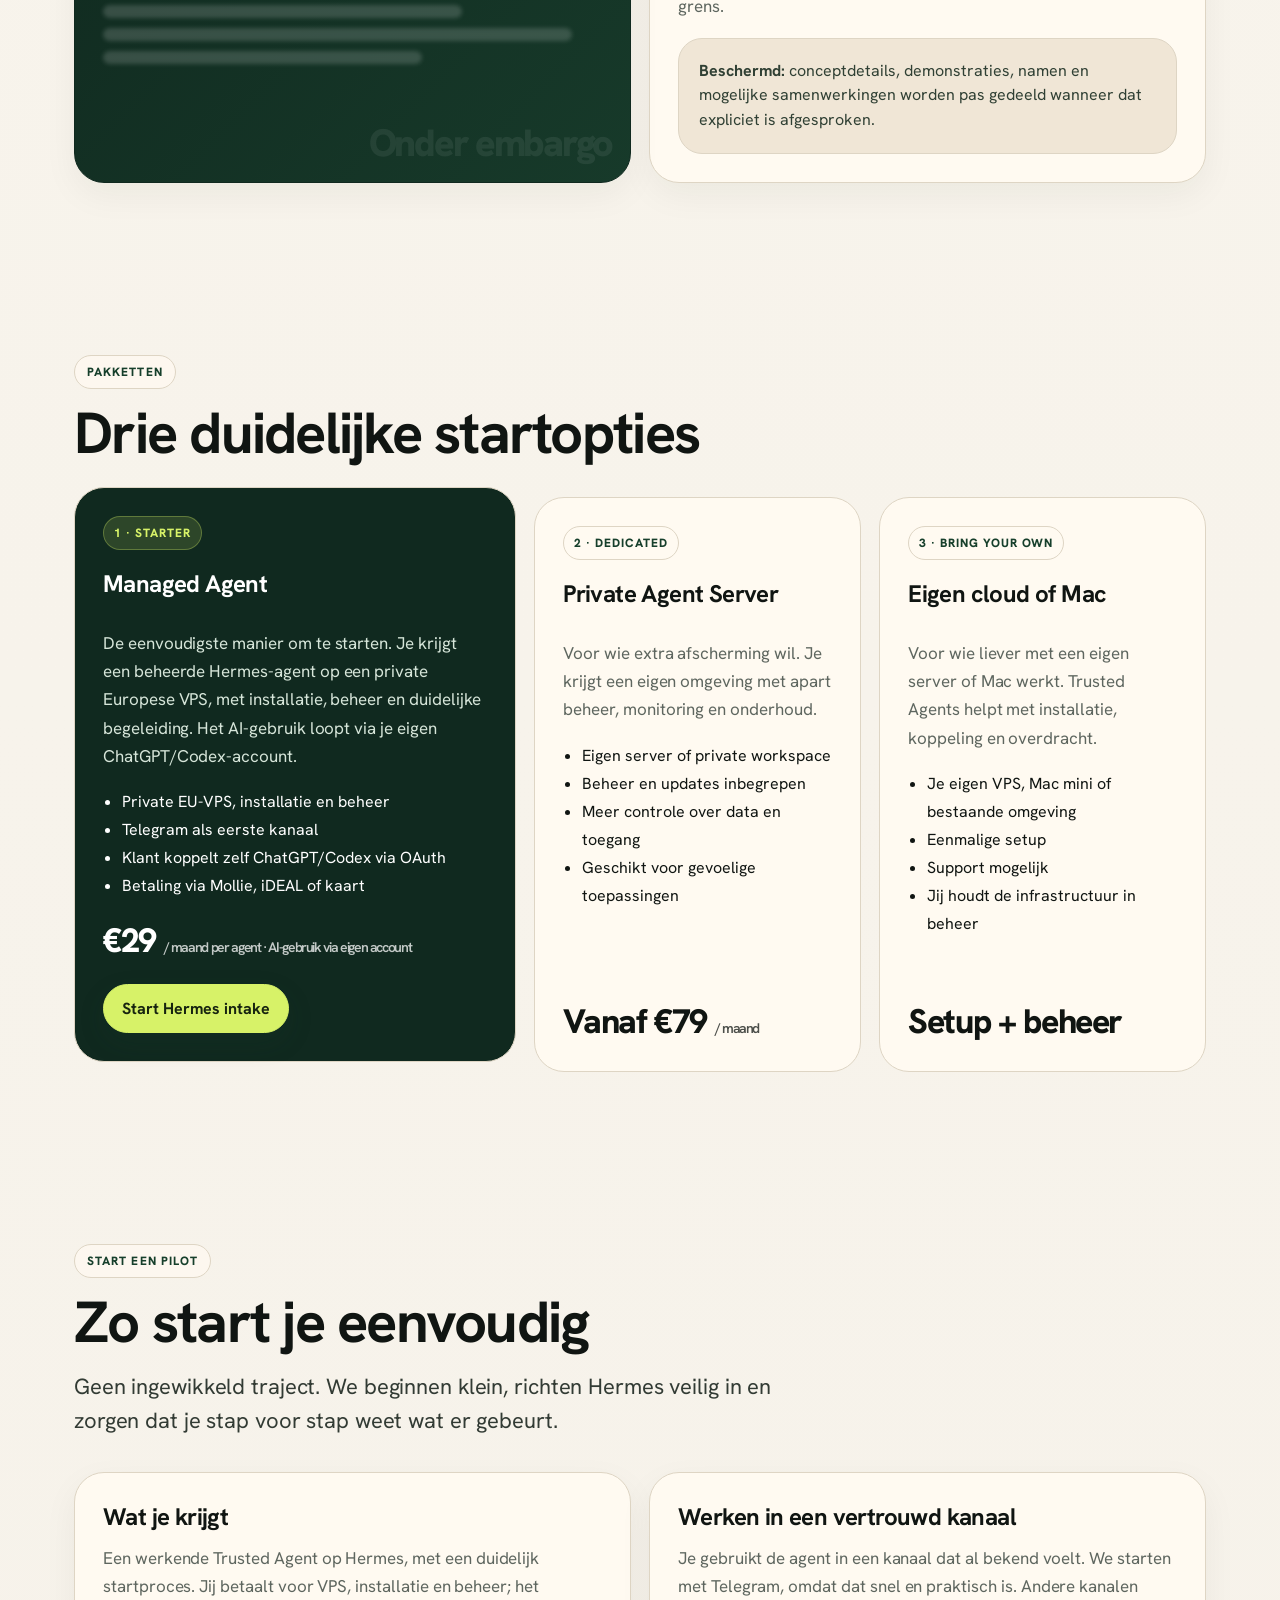
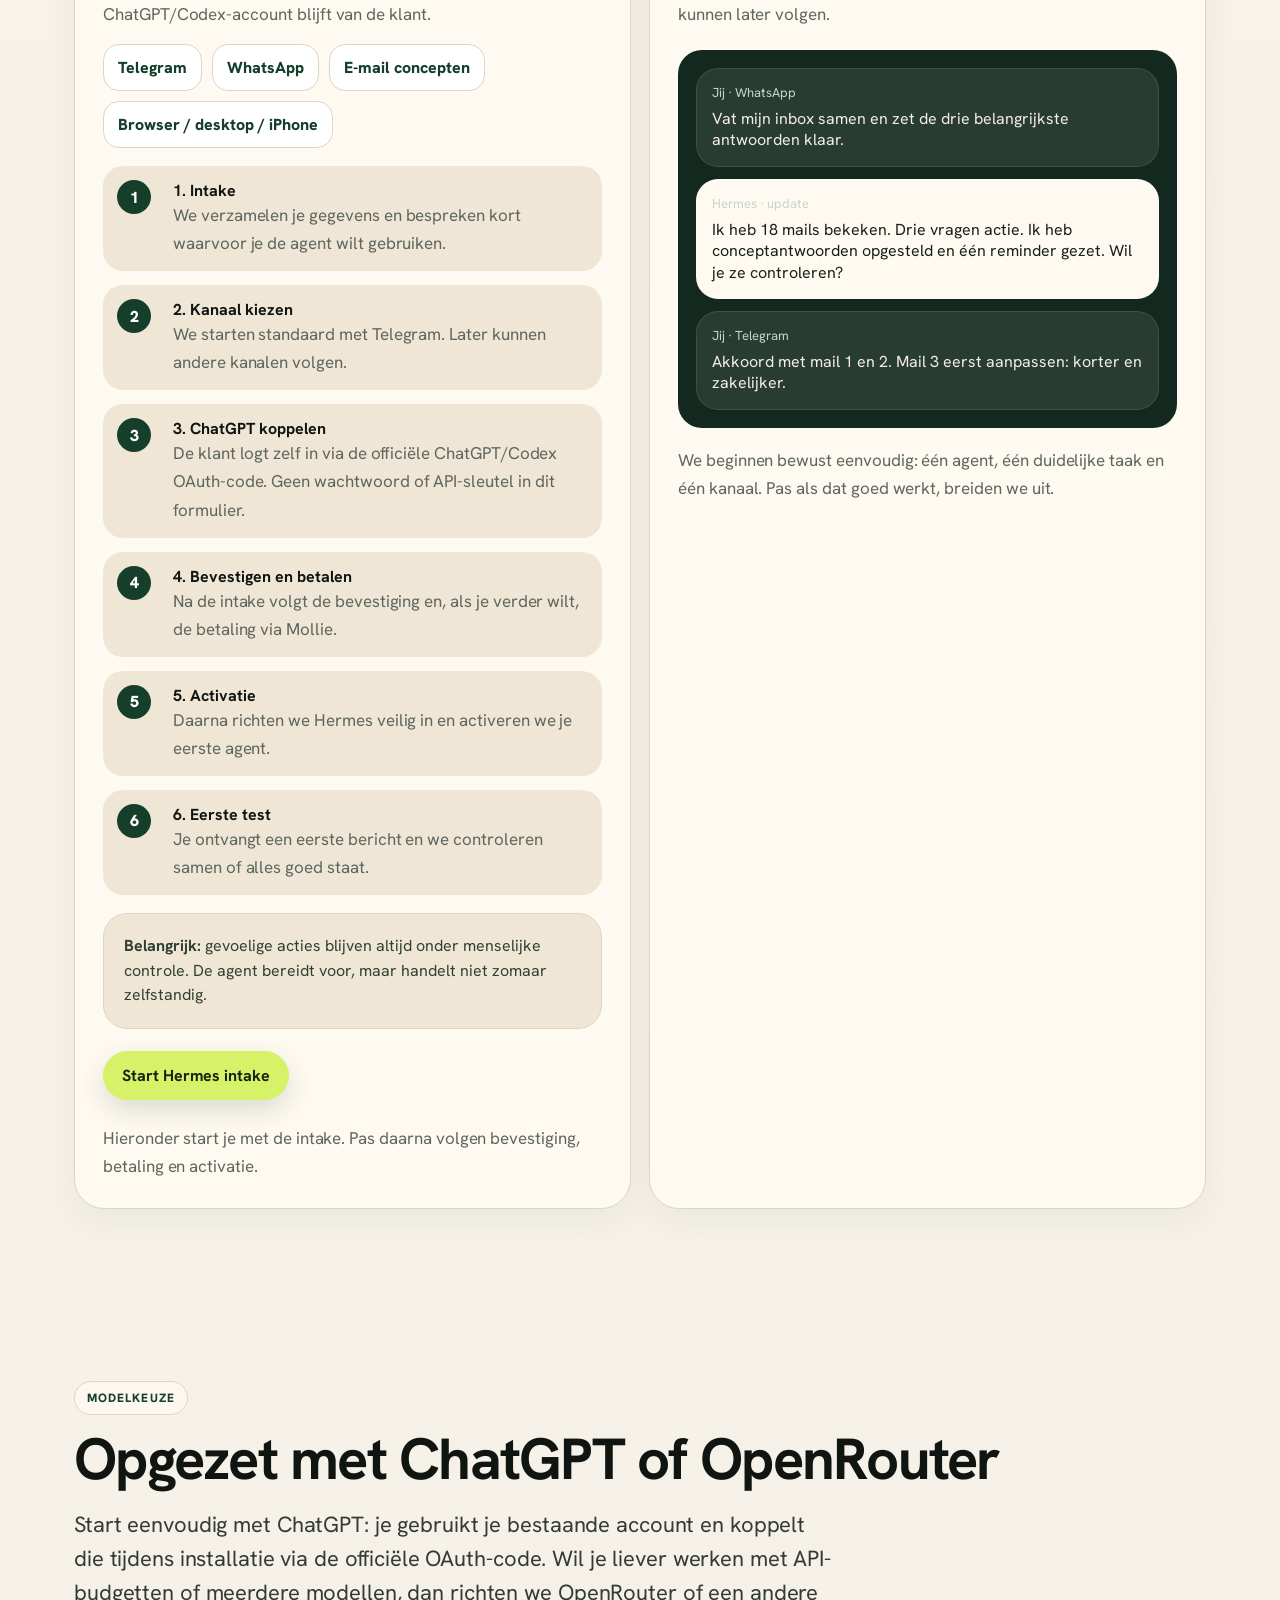
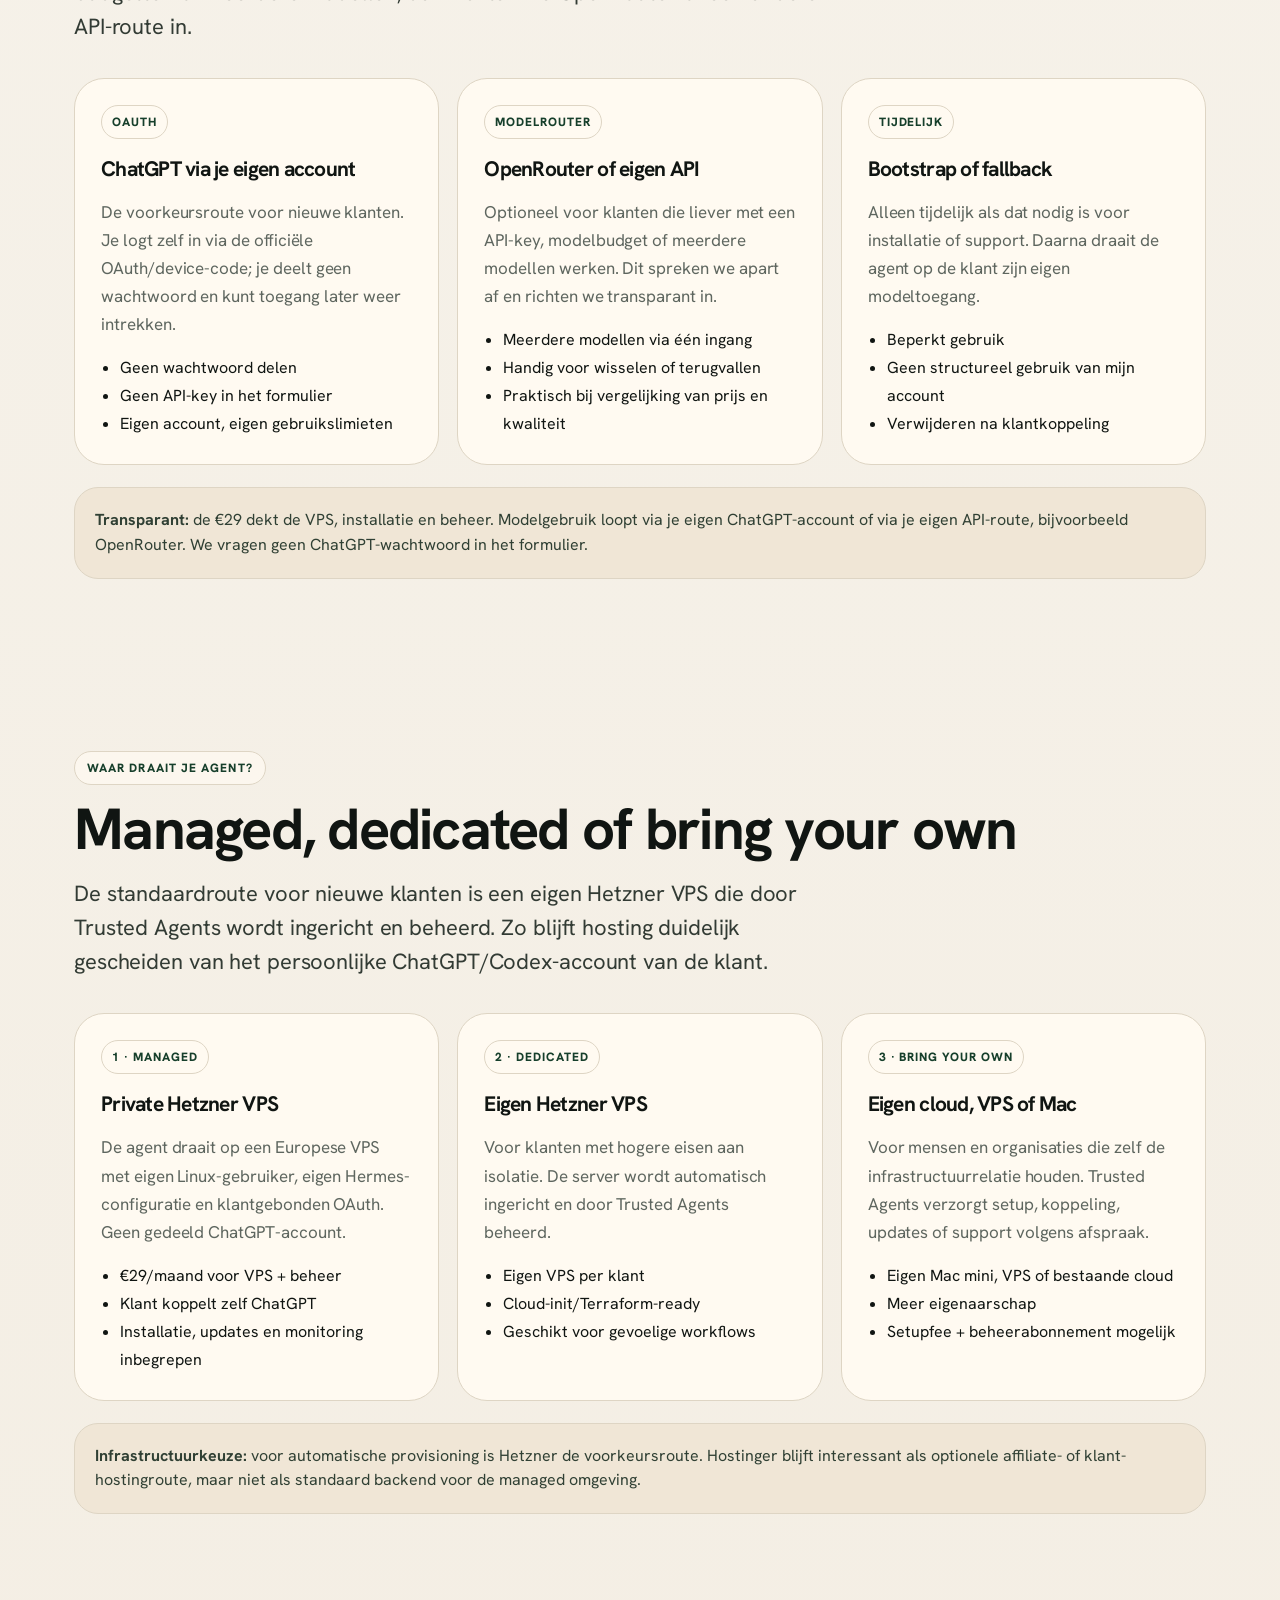
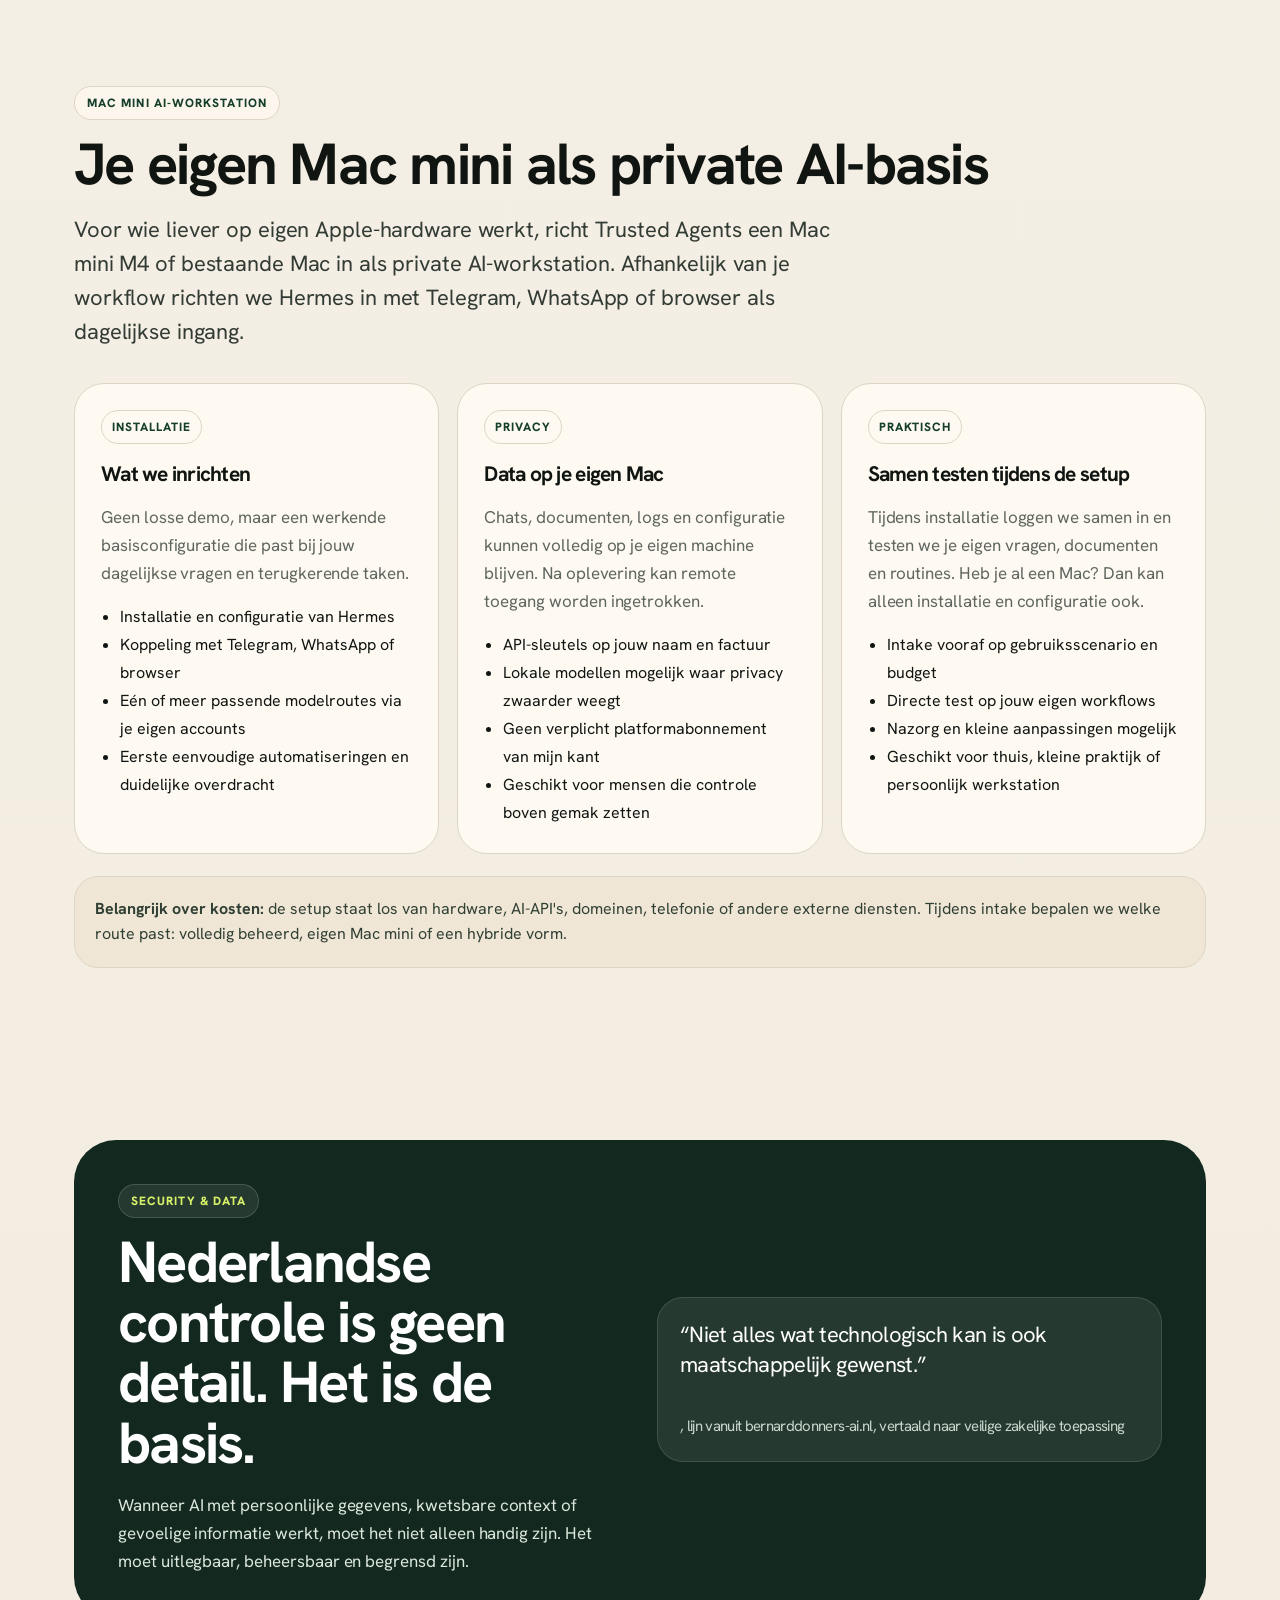
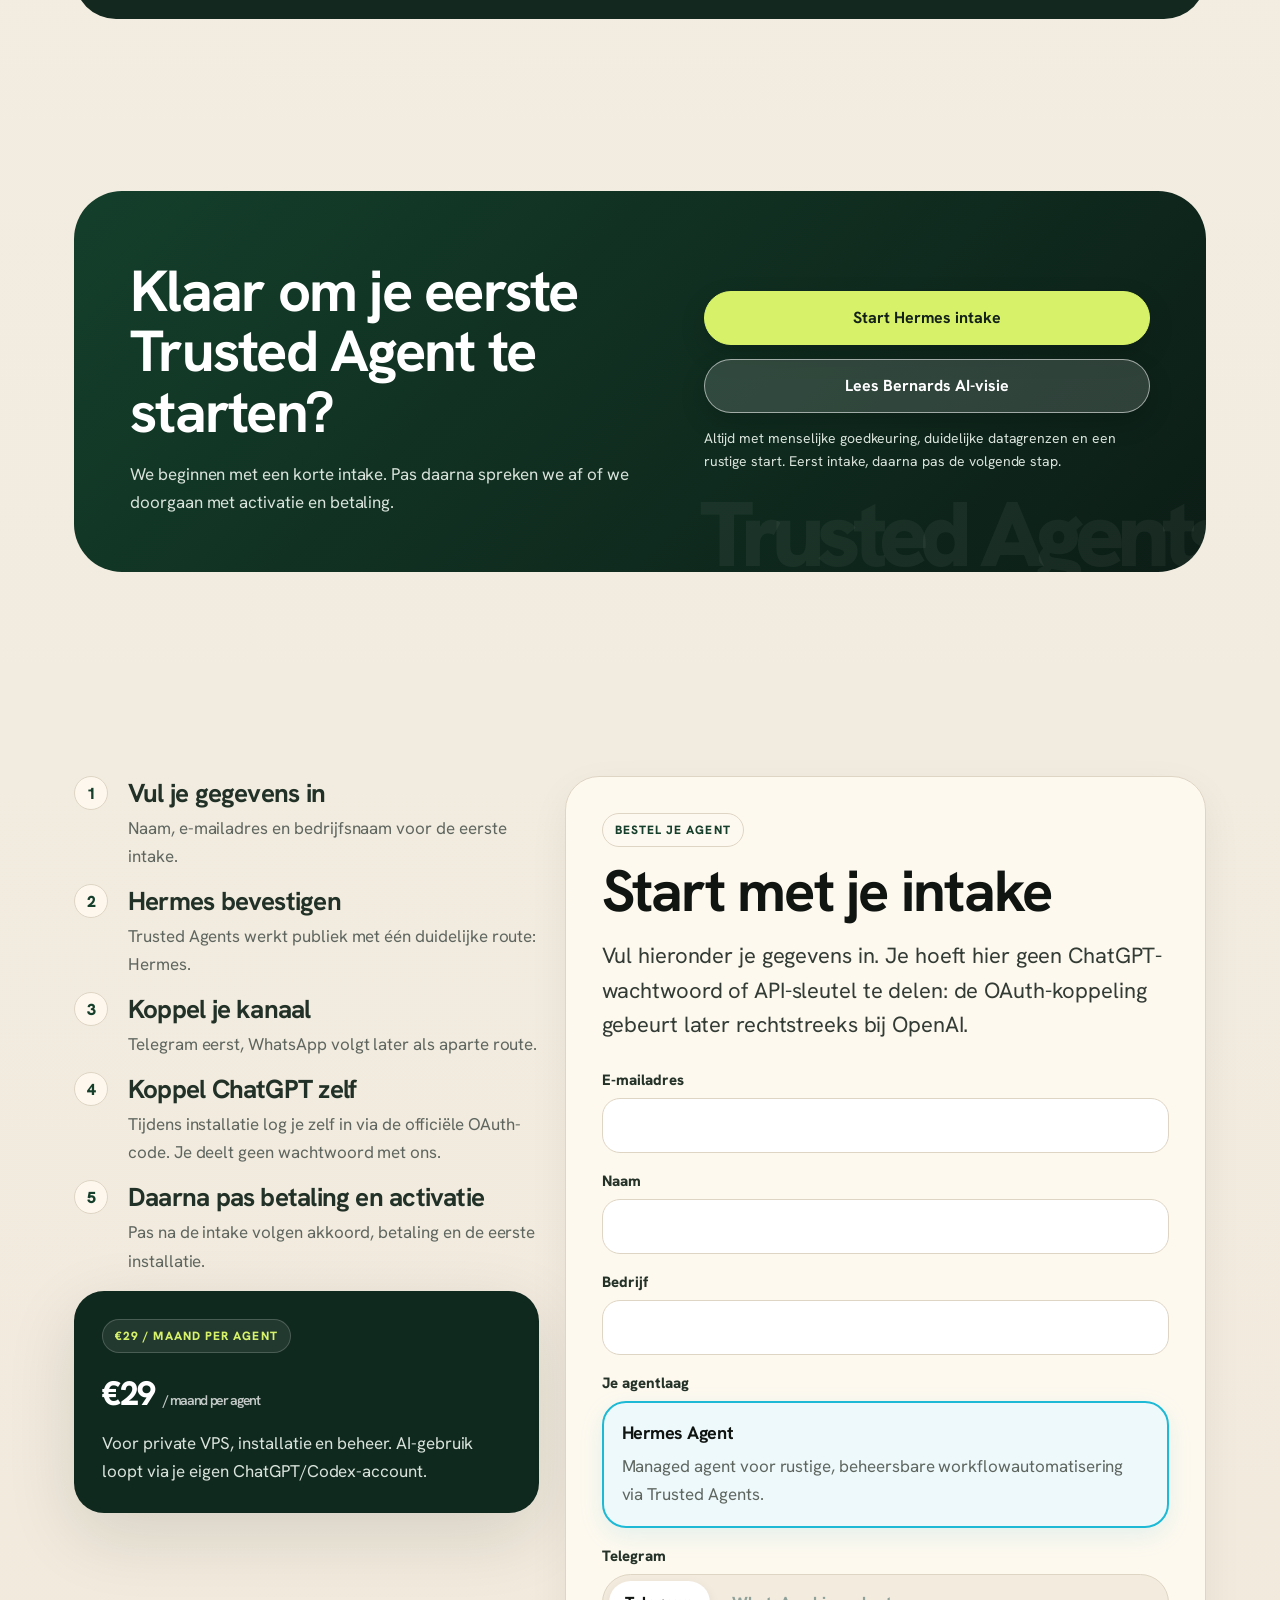
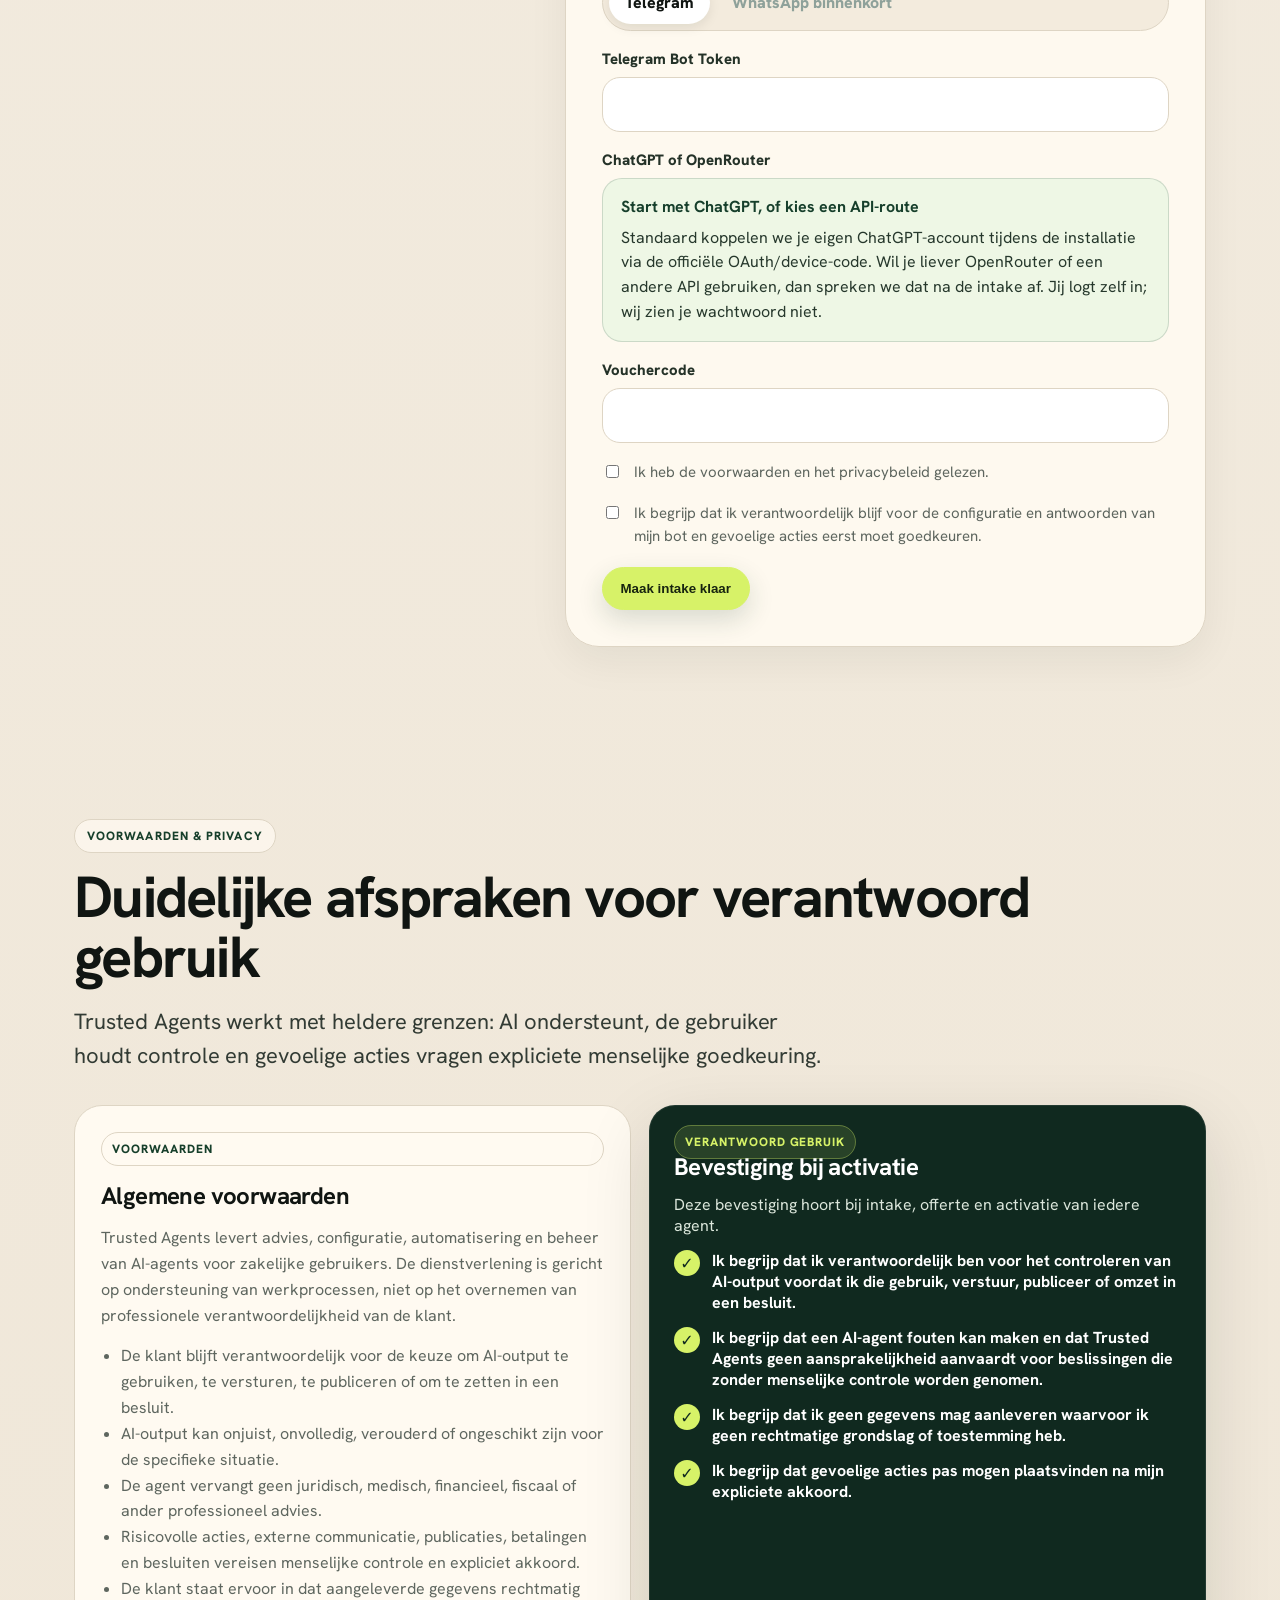
==== commit b579155c: "Clarify ChatGPT/OpenRouter onboarding copy" ====
--- a/index.html
+++ b/index.html
@@ -169,6 +169,9 @@
     .check input{margin-top:4px}
     .notice{margin-top:18px;background:#f0e6d6;border:1px solid var(--line);border-radius:22px;padding:18px;color:#304034;line-height:1.6}
     .notice strong{display:block;margin-bottom:8px;color:#17240f}
+    .setup-note{border:1px solid rgba(22,63,43,.16);background:#eef7e5;border-radius:20px;padding:16px 18px;color:#26382c;line-height:1.55}
+    .setup-note strong{display:block;color:var(--green);margin-bottom:6px}
+    .setup-note code{background:rgba(255,255,255,.72);border:1px solid rgba(22,63,43,.12);border-radius:9px;padding:2px 6px;font-size:13px}
     footer{padding:34px 24px;color:#626961;border-top:1px solid var(--line)}
     .foot-inner{max-width:var(--max);margin:0 auto;display:flex;justify-content:space-between;gap:16px;flex-wrap:wrap}
     @media(max-width:1100px){.nav-links{display:none}}
@@ -365,9 +368,9 @@
         <article class="product featured">
           <span class="tag">1 · Starter</span>
           <h3>Managed Agent</h3>
-          <p class="muted">De eenvoudigste manier om te starten. Je krijgt een beheerde Hermes-agent in de Trusted Agents-omgeving, met een rustige intake en duidelijke begeleiding.</p>
-          <ul><li>Intake met jouw gegevens en gewenste inzet</li><li>Telegram als eerste kanaal</li><li>Betaling via Mollie, iDEAL of kaart</li><li>Veilige activatie en eerste testbericht</li></ul>
-          <div class="price">€29 <span>/ maand per bot</span></div>
+          <p class="muted">De eenvoudigste manier om te starten. Je krijgt een beheerde Hermes-agent op een private Europese VPS, met installatie, beheer en duidelijke begeleiding. Het AI-gebruik loopt via je eigen ChatGPT/Codex-account.</p>
+          <ul><li>Private EU-VPS, installatie en beheer</li><li>Telegram als eerste kanaal</li><li>Klant koppelt zelf ChatGPT/Codex via OAuth</li><li>Betaling via Mollie, iDEAL of kaart</li></ul>
+          <div class="price">€29 <span>/ maand per agent · AI-gebruik via eigen account</span></div>
           <div class="hero-actions" style="margin:4px 0 0">
             <a class="button light" href="#bestel-agent">Start Hermes intake</a>
           </div>
@@ -396,7 +399,7 @@
       <div class="deploy-grid">
         <article class="deploy-panel">
           <h3>Wat je krijgt</h3>
-          <p class="muted">Een werkende Trusted Agent op Hermes, met een duidelijk startproces. Eerst de intake, daarna pas activatie en betaling.</p>
+          <p class="muted">Een werkende Trusted Agent op Hermes, met een duidelijk startproces. Jij betaalt voor VPS, installatie en beheer; het ChatGPT/Codex-account blijft van de klant.</p>
           <div class="channel-row">
             <span class="channel">Telegram</span>
             <span class="channel">WhatsApp</span>
@@ -406,9 +409,10 @@
           <div class="deploy-steps">
             <div class="deploy-step"><div><strong>1. Intake</strong><br><span class="muted">We verzamelen je gegevens en bespreken kort waarvoor je de agent wilt gebruiken.</span></div></div>
             <div class="deploy-step"><div><strong>2. Kanaal kiezen</strong><br><span class="muted">We starten standaard met Telegram. Later kunnen andere kanalen volgen.</span></div></div>
-            <div class="deploy-step"><div><strong>3. Bevestigen en betalen</strong><br><span class="muted">Pas na de intake volgt de bevestiging en, als je verder wilt, de betaling via Mollie.</span></div></div>
-            <div class="deploy-step"><div><strong>4. Activatie</strong><br><span class="muted">Daarna richten we Hermes veilig in en activeren we je eerste agent.</span></div></div>
-            <div class="deploy-step"><div><strong>5. Eerste test</strong><br><span class="muted">Je ontvangt een eerste bericht en we controleren samen of alles goed staat.</span></div></div>
+            <div class="deploy-step"><div><strong>3. ChatGPT koppelen</strong><br><span class="muted">De klant logt zelf in via de officiële ChatGPT/Codex OAuth-code. Geen wachtwoord of API-sleutel in dit formulier.</span></div></div>
+            <div class="deploy-step"><div><strong>4. Bevestigen en betalen</strong><br><span class="muted">Na de intake volgt de bevestiging en, als je verder wilt, de betaling via Mollie.</span></div></div>
+            <div class="deploy-step"><div><strong>5. Activatie</strong><br><span class="muted">Daarna richten we Hermes veilig in en activeren we je eerste agent.</span></div></div>
+            <div class="deploy-step"><div><strong>6. Eerste test</strong><br><span class="muted">Je ontvangt een eerste bericht en we controleren samen of alles goed staat.</span></div></div>
           </div>
           <div class="flow-note" style="margin-top:18px"><strong>Belangrijk:</strong> gevoelige acties blijven altijd onder menselijke controle. De agent bereidt voor, maar handelt niet zomaar zelfstandig.</div>
           <div class="hero-actions" style="margin-top:22px">
@@ -431,41 +435,41 @@
 
     <section class="section" id="providers">
       <div class="eyebrow">Modelkeuze</div>
-      <h2>Hermes kiest de best passende modelroute</h2>
-      <p class="lead">Voor de meeste klanten hoeft modelkeuze niet ingewikkeld te zijn. Trusted Agents richt Hermes zo in dat per taak een passende route wordt gebruikt, met ruimte voor prijs, snelheid en kwaliteit.</p>
+      <h2>Opgezet met ChatGPT of OpenRouter</h2>
+      <p class="lead">Start eenvoudig met ChatGPT: je gebruikt je bestaande account en koppelt die tijdens installatie via de officiële OAuth-code. Wil je liever werken met API-budgetten of meerdere modellen, dan richten we OpenRouter of een andere API-route in.</p>
       <div class="provider-grid">
         <article class="provider-card">
-          <span class="tag">Directe API</span>
-          <strong>Anthropic API-sleutel</strong>
-          <p class="muted">Een directe route voor klanten die zelf een Anthropic-account gebruiken. Geschikt voor zorgvuldig schrijven, samenvatten en analyseren.</p>
-          <ul><li>Rechtstreeks via Anthropic</li><li>Eigen verbruik en facturatie</li><li>Geschikt als vaste of reserve-route</li></ul>
+          <span class="tag">OAuth</span>
+          <strong>ChatGPT via je eigen account</strong>
+          <p class="muted">De voorkeursroute voor nieuwe klanten. Je logt zelf in via de officiële OAuth/device-code; je deelt geen wachtwoord en kunt toegang later weer intrekken.</p>
+          <ul><li>Geen wachtwoord delen</li><li>Geen API-key in het formulier</li><li>Eigen account, eigen gebruikslimieten</li></ul>
         </article>
         <article class="provider-card">
           <span class="tag">Modelrouter</span>
-          <strong>OpenRouter API-sleutel</strong>
-          <p class="muted">Een flexibele route voor wie toegang wil tot meerdere modellen via één koppeling.</p>
+          <strong>OpenRouter of eigen API</strong>
+          <p class="muted">Optioneel voor klanten die liever met een API-key, modelbudget of meerdere modellen werken. Dit spreken we apart af en richten we transparant in.</p>
           <ul><li>Meerdere modellen via één ingang</li><li>Handig voor wisselen of terugvallen</li><li>Praktisch bij vergelijking van prijs en kwaliteit</li></ul>
         </article>
         <article class="provider-card">
-          <span class="tag">OAuth</span>
-          <strong>ChatGPT / OpenAI Codex OAuth</strong>
-          <p class="muted">Voor klanten die liever inloggen dan losse sleutels beheren. De koppeling kan later weer worden ingetrokken.</p>
-          <ul><li>Geen API-key kopiëren</li><li>Eenvoudige start</li><li>Toegang later weer intrekbaar</li></ul>
-        </article>
-      </div>
-      <div class="flow-note"><strong>Transparant:</strong> je zit niet vast aan één modelleverancier. We spreken vooraf af welke route we gebruiken en hoe we omgaan met kosten, toegang en menselijke goedkeuring.</div>
+          <span class="tag">Tijdelijk</span>
+          <strong>Bootstrap of fallback</strong>
+          <p class="muted">Alleen tijdelijk als dat nodig is voor installatie of support. Daarna draait de agent op de klant zijn eigen modeltoegang.</p>
+          <ul><li>Beperkt gebruik</li><li>Geen structureel gebruik van mijn account</li><li>Verwijderen na klantkoppeling</li></ul>
+        </article>
+      </div>
+      <div class="flow-note"><strong>Transparant:</strong> de €29 dekt de VPS, installatie en beheer. Modelgebruik loopt via je eigen ChatGPT-account of via je eigen API-route, bijvoorbeeld OpenRouter. We vragen geen ChatGPT-wachtwoord in het formulier.</div>
     </section>
 
     <section class="section" id="hosting">
       <div class="eyebrow">Waar draait je agent?</div>
       <h2>Managed, dedicated of bring your own</h2>
-      <p class="lead">De standaardroute is een beheerde Trusted Agents-omgeving. Wie meer isolatie of eigenaarschap wil, kiest voor een dedicated server of brengt eigen infrastructuur mee.</p>
+      <p class="lead">De standaardroute voor nieuwe klanten is een eigen Hetzner VPS die door Trusted Agents wordt ingericht en beheerd. Zo blijft hosting duidelijk gescheiden van het persoonlijke ChatGPT/Codex-account van de klant.</p>
       <div class="provider-grid">
         <article class="provider-card">
           <span class="tag">1 · Managed</span>
-          <strong>Trusted Agents Cloud</strong>
-          <p class="muted">De agent draait op door Trusted Agents beheerde Europese infrastructuur. Klanten krijgen een eigen bot, eigen configuratie en gescheiden geheimen.</p>
-          <ul><li>Beste start voor €29/maand</li><li>Snelle activatie</li><li>Beheer, updates en monitoring inbegrepen</li></ul>
+          <strong>Private Hetzner VPS</strong>
+          <p class="muted">De agent draait op een Europese VPS met eigen Linux-gebruiker, eigen Hermes-configuratie en klantgebonden OAuth. Geen gedeeld ChatGPT-account.</p>
+          <ul><li>€29/maand voor VPS + beheer</li><li>Klant koppelt zelf ChatGPT</li><li>Installatie, updates en monitoring inbegrepen</li></ul>
         </article>
         <article class="provider-card">
           <span class="tag">2 · Dedicated</span>
@@ -541,19 +545,19 @@
             <div class="order-step"><span class="badge">1</span><div><strong>Vul je gegevens in</strong><p class="muted">Naam, e-mailadres en bedrijfsnaam voor de eerste intake.</p></div></div>
             <div class="order-step"><span class="badge">2</span><div><strong>Hermes bevestigen</strong><p class="muted">Trusted Agents werkt publiek met één duidelijke route: Hermes.</p></div></div>
             <div class="order-step"><span class="badge">3</span><div><strong>Koppel je kanaal</strong><p class="muted">Telegram eerst, WhatsApp volgt later als aparte route.</p></div></div>
-            <div class="order-step"><span class="badge">4</span><div><strong>Voeg toegang toe</strong><p class="muted">Bot-token en modeltoegang worden pas daarna veilig verwerkt.</p></div></div>
+            <div class="order-step"><span class="badge">4</span><div><strong>Koppel ChatGPT zelf</strong><p class="muted">Tijdens installatie log je zelf in via de officiële OAuth-code. Je deelt geen wachtwoord met ons.</p></div></div>
             <div class="order-step"><span class="badge">5</span><div><strong>Daarna pas betaling en activatie</strong><p class="muted">Pas na de intake volgen akkoord, betaling en de eerste installatie.</p></div></div>
           </div>
           <div class="order-price">
-            <div class="eyebrow" style="background:rgba(255,255,255,.08);border-color:rgba(255,255,255,.18);color:var(--lime)">€29 / maand per bot</div>
+            <div class="eyebrow" style="background:rgba(255,255,255,.08);border-color:rgba(255,255,255,.18);color:var(--lime)">€29 / maand per agent</div>
             <div class="price" style="margin-top:18px">€29 <span>/ maand per agent</span></div>
-            <p class="muted" style="margin-top:14px">Geen grote startkosten. Eerst de intake, daarna pas inrichting, veilige opslag en betaling.</p>
+            <p class="muted" style="margin-top:14px">Voor private VPS, installatie en beheer. AI-gebruik loopt via je eigen ChatGPT/Codex-account.</p>
           </div>
         </div>
         <article class="order-card">
           <div class="eyebrow">Bestel je agent</div>
           <h2>Start met je intake</h2>
-          <p class="lead">Vul hieronder je gegevens in. Daarna kijken we samen of de route klopt, voordat activatie en betaling starten.</p>
+          <p class="lead">Vul hieronder je gegevens in. Je hoeft hier geen ChatGPT-wachtwoord of API-sleutel te delen: de OAuth-koppeling gebeurt later rechtstreeks bij OpenAI.</p>
           <form id="order-form" style="display:grid;gap:18px;margin-top:28px">
             <div class="field full">
               <label for="order-email">E-mailadres</label>
@@ -587,8 +591,10 @@
               <input id="order-telegram-token" name="telegram_bot_token" required>
             </div>
             <div class="field full">
-              <label for="order-model-key">Anthropic API-sleutel</label>
-              <input id="order-model-key" name="model_api_key" required>
+              <label>ChatGPT of OpenRouter</label>
+              <input type="hidden" id="order-model-provider" name="model_provider" value="openai-codex">
+              <input type="hidden" id="order-model-key" name="model_api_key" value="oauth-door-klant-tijdens-installatie">
+              <div class="setup-note"><strong>Start met ChatGPT, of kies een API-route</strong>Standaard koppelen we je eigen ChatGPT-account tijdens de installatie via de officiële OAuth/device-code. Wil je liever OpenRouter of een andere API gebruiken, dan spreken we dat na de intake af. Jij logt zelf in; wij zien je wachtwoord niet.</div>
             </div>
             <div class="field full">
               <label for="order-voucher">Vouchercode</label>
@@ -779,12 +785,12 @@
         "Drie duidelijke startopties": "Three clear ways to start",
         "1 · Starter": "1 · Starter",
         "Managed Agent": "Managed Agent",
-        "De eenvoudigste manier om te starten. Je krijgt een beheerde Hermes-agent in de Trusted Agents-omgeving, met een rustige intake en duidelijke begeleiding.": "The simplest way to start. You get a managed Hermes agent in the Trusted Agents environment, with a calm intake and clear guidance.",
-        "Intake met jouw gegevens en gewenste inzet": "Intake with your details and intended use",
+        "De eenvoudigste manier om te starten. Je krijgt een beheerde Hermes-agent op een private Europese VPS, met installatie, beheer en duidelijke begeleiding. Het AI-gebruik loopt via je eigen ChatGPT/Codex-account.": "The simplest way to start. You get a managed Hermes agent on a private European VPS, with installation, management and clear guidance. AI usage runs through your own ChatGPT/Codex account.",
+        "Private EU-VPS, installatie en beheer": "Private EU VPS, installation and management",
         "Telegram als eerste kanaal": "Telegram as the first channel",
+        "Klant koppelt zelf ChatGPT/Codex via OAuth": "Customer connects ChatGPT/Codex via OAuth",
         "Betaling via Mollie, iDEAL of kaart": "Payment via Mollie, iDEAL or card",
-        "Veilige activatie en eerste testbericht": "Safe activation and first test message",
-        "/ maand per bot": "/ month per bot",
+        "/ maand per agent · AI-gebruik via eigen account": "/ month per agent · AI usage through own account",
         "2 · Dedicated": "2 · Dedicated",
         "Private Agent Server": "Private Agent Server",
         "Voor wie extra afscherming wil. Je krijgt een eigen omgeving met apart beheer, monitoring en onderhoud.": "For those who want extra separation. You get your own environment with separate management, monitoring and maintenance.",
@@ -806,18 +812,20 @@
         "Zo start je eenvoudig": "This is how you start simply",
         "Geen ingewikkeld traject. We beginnen klein, richten Hermes veilig in en zorgen dat je stap voor stap weet wat er gebeurt.": "No complicated process. We start small, set up Hermes safely and make sure you know step by step what happens.",
         "Wat je krijgt": "What you get",
-        "Een werkende Trusted Agent op Hermes, met een duidelijk startproces. Eerst de intake, daarna pas activatie en betaling.": "A working Trusted Agent on Hermes, with a clear start process. First the intake, only then activation and payment.",
+        "Een werkende Trusted Agent op Hermes, met een duidelijk startproces. Jij betaalt voor VPS, installatie en beheer; het ChatGPT/Codex-account blijft van de klant.": "A working Trusted Agent on Hermes, with a clear start process. You pay for VPS, installation and management; the ChatGPT/Codex account remains the customer's own.",
         "E-mail concepten": "Email drafts",
         "Browser / desktop": "Browser / desktop",
         "1. Intake": "1. Intake",
         "We verzamelen je gegevens en bespreken kort waarvoor je de agent wilt gebruiken.": "We collect your details and briefly discuss what you want the agent to do.",
         "2. Kanaal kiezen": "2. Choose a channel",
         "We starten standaard met Telegram. Later kunnen andere kanalen volgen.": "We start with Telegram by default. Other channels can follow later.",
-        "3. Bevestigen en betalen": "3. Confirm and pay",
-        "Pas na de intake volgt de bevestiging en, als je verder wilt, de betaling via Mollie.": "Only after the intake comes confirmation and, if you want to continue, payment through Mollie.",
-        "4. Activatie": "4. Activation",
+        "3. ChatGPT koppelen": "3. Connect ChatGPT",
+        "De klant logt zelf in via de officiële ChatGPT/Codex OAuth-code. Geen wachtwoord of API-sleutel in dit formulier.": "The customer logs in via the official ChatGPT/Codex OAuth code. No password or API key in this form.",
+        "4. Bevestigen en betalen": "4. Confirm and pay",
+        "Na de intake volgt de bevestiging en, als je verder wilt, de betaling via Mollie.": "After the intake comes confirmation and, if you want to continue, payment through Mollie.",
+        "5. Activatie": "5. Activation",
         "Daarna richten we Hermes veilig in en activeren we je eerste agent.": "After that, we set up Hermes safely and activate your first agent.",
-        "5. Eerste test": "5. First test",
+        "6. Eerste test": "6. First test",
         "Je ontvangt een eerste bericht en we controleren samen of alles goed staat.": "You receive a first message and we check together whether everything is set correctly.",
         "Belangrijk:": "Important:",
         "gevoelige acties blijven altijd onder menselijke controle. De agent bereidt voor, maar handelt niet zomaar zelfstandig.": "sensitive actions always remain under human control. The agent prepares work, but does not act on its own just like that.",
@@ -830,36 +838,37 @@
         "Akkoord met mail 1 en 2. Mail 3 eerst aanpassen: korter en zakelijker.": "Approved for emails 1 and 2. First adjust email 3: shorter and more businesslike.",
         "We beginnen bewust eenvoudig: één agent, één duidelijke taak en één kanaal. Pas als dat goed werkt, breiden we uit.": "We deliberately start simply: one agent, one clear task and one channel. Only when that works well do we expand.",
         "Modelkeuze": "Model choice",
-        "Hermes kiest de best passende modelroute": "Hermes chooses the best fitting model route",
-        "Voor de meeste klanten hoeft modelkeuze niet ingewikkeld te zijn. Trusted Agents richt Hermes zo in dat per taak een passende route wordt gebruikt, met ruimte voor prijs, snelheid en kwaliteit.": "For most customers, model choice does not need to be complicated. Trusted Agents configures Hermes so that a suitable route is used per task, with room for price, speed and quality.",
-        "Directe API": "Direct API",
-        "Anthropic API-sleutel": "Anthropic API key",
-        "Een directe route voor klanten die zelf een Anthropic-account gebruiken. Geschikt voor zorgvuldig schrijven, samenvatten en analyseren.": "A direct route for customers who use their own Anthropic account. Suitable for careful writing, summarizing and analysis.",
-        "Rechtstreeks via Anthropic": "Directly via Anthropic",
-        "Eigen verbruik en facturatie": "Own usage and billing",
-        "Geschikt als vaste of reserve-route": "Suitable as a main or backup route",
+        "Opgezet met ChatGPT of OpenRouter": "Set up with ChatGPT or OpenRouter",
+        "Start eenvoudig met ChatGPT: je gebruikt je bestaande account en koppelt die tijdens installatie via de officiële OAuth-code. Wil je liever werken met API-budgetten of meerdere modellen, dan richten we OpenRouter of een andere API-route in.": "Start simply with ChatGPT: you use your existing account and connect it during installation through the official OAuth code. If you prefer API budgets or multiple models, we set up OpenRouter or another API route.",
+        "OAuth": "OAuth",
+        "ChatGPT via je eigen account": "ChatGPT through your own account",
+        "De voorkeursroute voor nieuwe klanten. Je logt zelf in via de officiële OAuth/device-code; je deelt geen wachtwoord en kunt toegang later weer intrekken.": "The preferred route for new customers. You log in yourself through the official OAuth/device code; you do not share a password and can revoke access later.",
+        "Geen wachtwoord delen": "No password sharing",
+        "Geen API-key in het formulier": "No API key in the form",
+        "Eigen account, eigen gebruikslimieten": "Own account, own usage limits",
         "Modelrouter": "Model router",
-        "OpenRouter API-sleutel": "OpenRouter API key",
-        "Een flexibele route voor wie toegang wil tot meerdere modellen via één koppeling.": "A flexible route for anyone who wants access to multiple models through one connection.",
+        "OpenRouter of eigen API": "OpenRouter or your own API",
+        "Optioneel voor klanten die liever met een API-key, modelbudget of meerdere modellen werken. Dit spreken we apart af en richten we transparant in.": "Optional for customers who prefer an API key, model budget or multiple models. We agree this separately and set it up transparently.",
         "Meerdere modellen via één ingang": "Multiple models through one gateway",
         "Handig voor wisselen of terugvallen": "Useful for switching or falling back",
         "Praktisch bij vergelijking van prijs en kwaliteit": "Practical when comparing price and quality",
-        "ChatGPT / OpenAI Codex OAuth": "ChatGPT / OpenAI Codex OAuth",
-        "Voor klanten die liever inloggen dan losse sleutels beheren. De koppeling kan later weer worden ingetrokken.": "For customers who prefer logging in over managing separate keys. The connection can later be revoked again.",
-        "Geen API-key kopiëren": "No API key copying",
-        "Eenvoudige start": "Simple start",
-        "Toegang later weer intrekbaar": "Access can be revoked later",
+        "Tijdelijk": "Temporary",
+        "Bootstrap of fallback": "Bootstrap or fallback",
+        "Alleen tijdelijk als dat nodig is voor installatie of support. Daarna draait de agent op de klant zijn eigen modeltoegang.": "Only temporarily if needed for installation or support. After that, the agent runs on the customer's own model access.",
+        "Beperkt gebruik": "Limited use",
+        "Geen structureel gebruik van mijn account": "No structural use of my account",
+        "Verwijderen na klantkoppeling": "Remove after customer connection",
         "Transparant:": "Transparent:",
-        "je zit niet vast aan één modelleverancier. We spreken vooraf af welke route we gebruiken en hoe we omgaan met kosten, toegang en menselijke goedkeuring.": "you are not locked into one model provider. We agree in advance which route we use and how we handle costs, access and human approval.",
+        "de €29 dekt de VPS, installatie en beheer. Modelgebruik loopt via je eigen ChatGPT-account of via je eigen API-route, bijvoorbeeld OpenRouter. We vragen geen ChatGPT-wachtwoord in het formulier.": "the €29 covers VPS, installation and management. Model usage runs through your own ChatGPT account or your own API route, for example OpenRouter. We do not ask for a ChatGPT password in the form.",
         "Waar draait je agent?": "Where does your agent run?",
         "Managed, dedicated of bring your own": "Managed, dedicated or bring your own",
-        "De standaardroute is een beheerde Trusted Agents-omgeving. Wie meer isolatie of eigenaarschap wil, kiest voor een dedicated server of brengt eigen infrastructuur mee.": "The standard route is a managed Trusted Agents environment. Those who want more isolation or ownership choose a dedicated server or bring their own infrastructure.",
+        "De standaardroute voor nieuwe klanten is een eigen Hetzner VPS die door Trusted Agents wordt ingericht en beheerd. Zo blijft hosting duidelijk gescheiden van het persoonlijke ChatGPT/Codex-account van de klant.": "The standard route for new customers is their own Hetzner VPS, set up and managed by Trusted Agents. This keeps hosting clearly separate from the customer's personal ChatGPT/Codex account.",
         "1 · Managed": "1 · Managed",
-        "Trusted Agents Cloud": "Trusted Agents Cloud",
-        "De agent draait op door Trusted Agents beheerde Europese infrastructuur. Klanten krijgen een eigen bot, eigen configuratie en gescheiden geheimen.": "The agent runs on European infrastructure managed by Trusted Agents. Customers get their own bot, configuration and separated secrets.",
-        "Beste start voor €29/maand": "Best start for €29/month",
-        "Snelle activatie": "Quick activation",
-        "Beheer, updates en monitoring inbegrepen": "Management, updates and monitoring included",
+        "Private Hetzner VPS": "Private Hetzner VPS",
+        "De agent draait op een Europese VPS met eigen Linux-gebruiker, eigen Hermes-configuratie en klantgebonden OAuth. Geen gedeeld ChatGPT-account.": "The agent runs on a European VPS with its own Linux user, Hermes configuration and customer-bound OAuth. No shared ChatGPT account.",
+        "€29/maand voor VPS + beheer": "€29/month for VPS + management",
+        "Klant koppelt zelf ChatGPT": "Customer connects ChatGPT themselves",
+        "Installatie, updates en monitoring inbegrepen": "Installation, updates and monitoring included",
         "Eigen Hetzner VPS": "Own Hetzner VPS",
         "Voor klanten met hogere eisen aan isolatie. De server wordt automatisch ingericht en door Trusted Agents beheerd.": "For customers with higher isolation requirements. The server is automatically set up and managed by Trusted Agents.",
         "Eigen VPS per klant": "Own VPS per customer",
@@ -913,16 +922,16 @@
         "Trusted Agents werkt publiek met één duidelijke route: Hermes.": "Trusted Agents works publicly with one clear route: Hermes.",
         "Koppel je kanaal": "Connect your channel",
         "Telegram eerst, WhatsApp volgt later als aparte route.": "Telegram first, WhatsApp will follow later as a separate route.",
-        "Voeg toegang toe": "Add access",
-        "Bot-token en modeltoegang worden pas daarna veilig verwerkt.": "Bot token and model access are only processed safely after that.",
+        "Koppel ChatGPT zelf": "Connect ChatGPT yourself",
+        "Tijdens installatie log je zelf in via de officiële OAuth-code. Je deelt geen wachtwoord met ons.": "During installation, you log in yourself via the official OAuth code. You do not share your password with us.",
         "Daarna pas betaling en activatie": "Only then payment and activation",
         "Pas na de intake volgen akkoord, betaling en de eerste installatie.": "Only after the intake come approval, payment and the first installation.",
-        "€29 / maand per bot": "€29 / month per bot",
         "€29 / maand per agent": "€29 / month per agent",
-        "Geen grote startkosten. Eerst de intake, daarna pas inrichting, veilige opslag en betaling.": "No large upfront costs. First the intake, only then setup, secure storage and payment.",
+        "/ maand per agent": "/ month per agent",
+        "Voor private VPS, installatie en beheer. AI-gebruik loopt via je eigen ChatGPT/Codex-account.": "For private VPS, installation and management. AI usage runs through your own ChatGPT/Codex account.",
         "Bestel je agent": "Order your agent",
         "Start met je intake": "Start with your intake",
-        "Vul hieronder je gegevens in. Daarna kijken we samen of de route klopt, voordat activatie en betaling starten.": "Fill in your details below. After that we check together whether the route fits before activation and payment start.",
+        "Vul hieronder je gegevens in. Je hoeft hier geen ChatGPT-wachtwoord of API-sleutel te delen: de OAuth-koppeling gebeurt later rechtstreeks bij OpenAI.": "Fill in your details below. You do not need to share a ChatGPT password or API key here: the OAuth connection happens later directly with OpenAI.",
         "E-mailadres": "Email address",
         "Naam": "Name",
         "Bedrijf": "Company",
@@ -931,18 +940,21 @@
         "Telegram": "Telegram",
         "WhatsApp binnenkort": "WhatsApp coming soon",
         "Telegram Bot Token": "Telegram Bot Token",
-        "Anthropic API-sleutel": "Anthropic API key",
+        "ChatGPT of OpenRouter": "ChatGPT or OpenRouter",
+        "Start met ChatGPT, of kies een API-route": "Start with ChatGPT, or choose an API route",
+        "Standaard koppelen we je eigen ChatGPT-account tijdens de installatie via de officiële OAuth/device-code. Wil je liever OpenRouter of een andere API gebruiken, dan spreken we dat na de intake af. Jij logt zelf in; wij zien je wachtwoord niet.": "By default, we connect your own ChatGPT account during installation through the official OAuth/device code. If you prefer OpenRouter or another API, we agree that after the intake. You log in yourself; we do not see your password.",
         "Vouchercode": "Voucher code",
         "Ik heb de voorwaarden en het privacybeleid gelezen.": "I have read the terms and the privacy policy.",
         "Ik begrijp dat ik verantwoordelijk blijf voor de configuratie en antwoorden van mijn bot en gevoelige acties eerst moet goedkeuren.": "I understand that I remain responsible for my bot's configuration and answers and that I must approve sensitive actions first.",
         "Maak intake klaar": "Prepare intake",
         "Hermes Agent": "Hermes Agent",
         "Gegevens klaar voor activatie.": "Details ready for activation.",
-        "Controleer de samenvatting hieronder en open daarna de intake-mail met alle ingevulde gegevens.": "Check the summary below and then open the intake email with all completed details.",
+        "Controleer de samenvatting hieronder en open daarna de intake-mail. De ChatGPT-koppeling gebeurt later via officiële OAuth.": "Check the summary below and then open the intake email. The ChatGPT connection happens later via official OAuth.",
         "Open intake-mail": "Open intake email",
         "Gekozen agent": "Selected agent",
         "Kanaal": "Channel",
         "Modelroute": "Model route",
+        "ChatGPT/Codex OAuth door klant tijdens installatie": "ChatGPT/Codex OAuth by the customer during installation",
         "Eerst invullen, dan pas bevestiging en betaling.": "First fill in the details, then confirmation and payment.",
         "Voorwaarden & privacy": "Terms & privacy",
         "Duidelijke afspraken voor verantwoord gebruik": "Clear agreements for responsible use",
@@ -1069,7 +1081,7 @@
           `Bedrijf: ${data.company_name || ''}`,
           `E-mail: ${data.email || ''}`,
           `Telegram Bot Token: ${data.telegram_bot_token || ''}`,
-          `Anthropic API-sleutel: ${data.model_api_key || ''}`,
+          `Modeltoegang: ChatGPT/Codex OAuth door klant tijdens installatie`,
           `Vouchercode: ${data.voucher_code || '-'}`,
           '',
           'Ik heb de voorwaarden gelezen en begrijp dat gevoelige acties eerst akkoord nodig hebben.'
@@ -1080,10 +1092,10 @@
         orderResult.hidden = false;
         orderResult.innerHTML = `
           <strong>Gegevens klaar voor activatie.</strong>
-          Controleer de samenvatting hieronder en open daarna de intake-mail met alle ingevulde gegevens.<br><br>
+          Controleer de samenvatting hieronder en open daarna de intake-mail. De ChatGPT-koppeling gebeurt later via officiële OAuth.<br><br>
           <span><strong>Gekozen agent:</strong> ${agentLabel}</span><br>
           <span><strong>Kanaal:</strong> ${data.channel || 'telegram'}</span><br>
-          <span><strong>Modelroute:</strong> Anthropic</span><br><br>
+          <span><strong>Modelroute:</strong> ChatGPT/Codex OAuth door klant tijdens installatie</span><br><br>
           <a class="button secondary" href="${href}">Open intake-mail</a>
           <div style="margin-top:12px">Eerst invullen, dan pas bevestiging en betaling.</div>
         `;
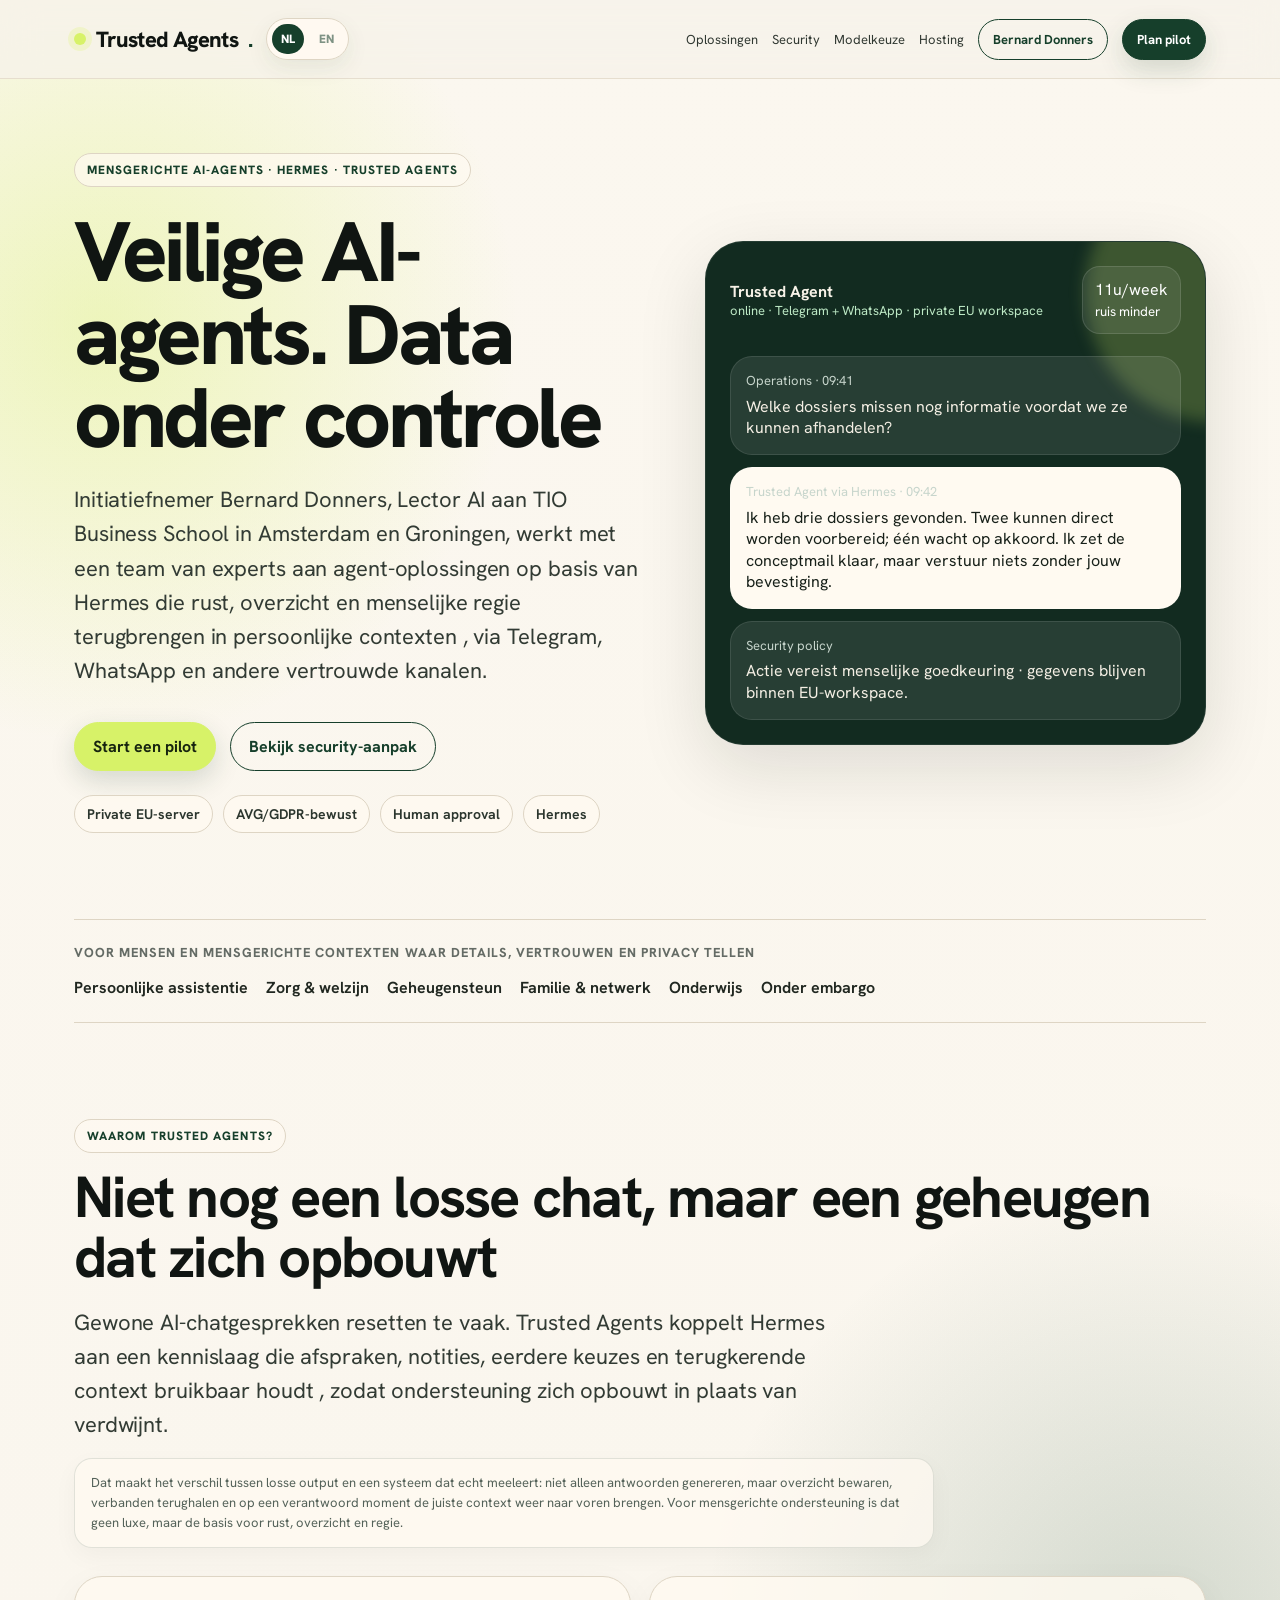
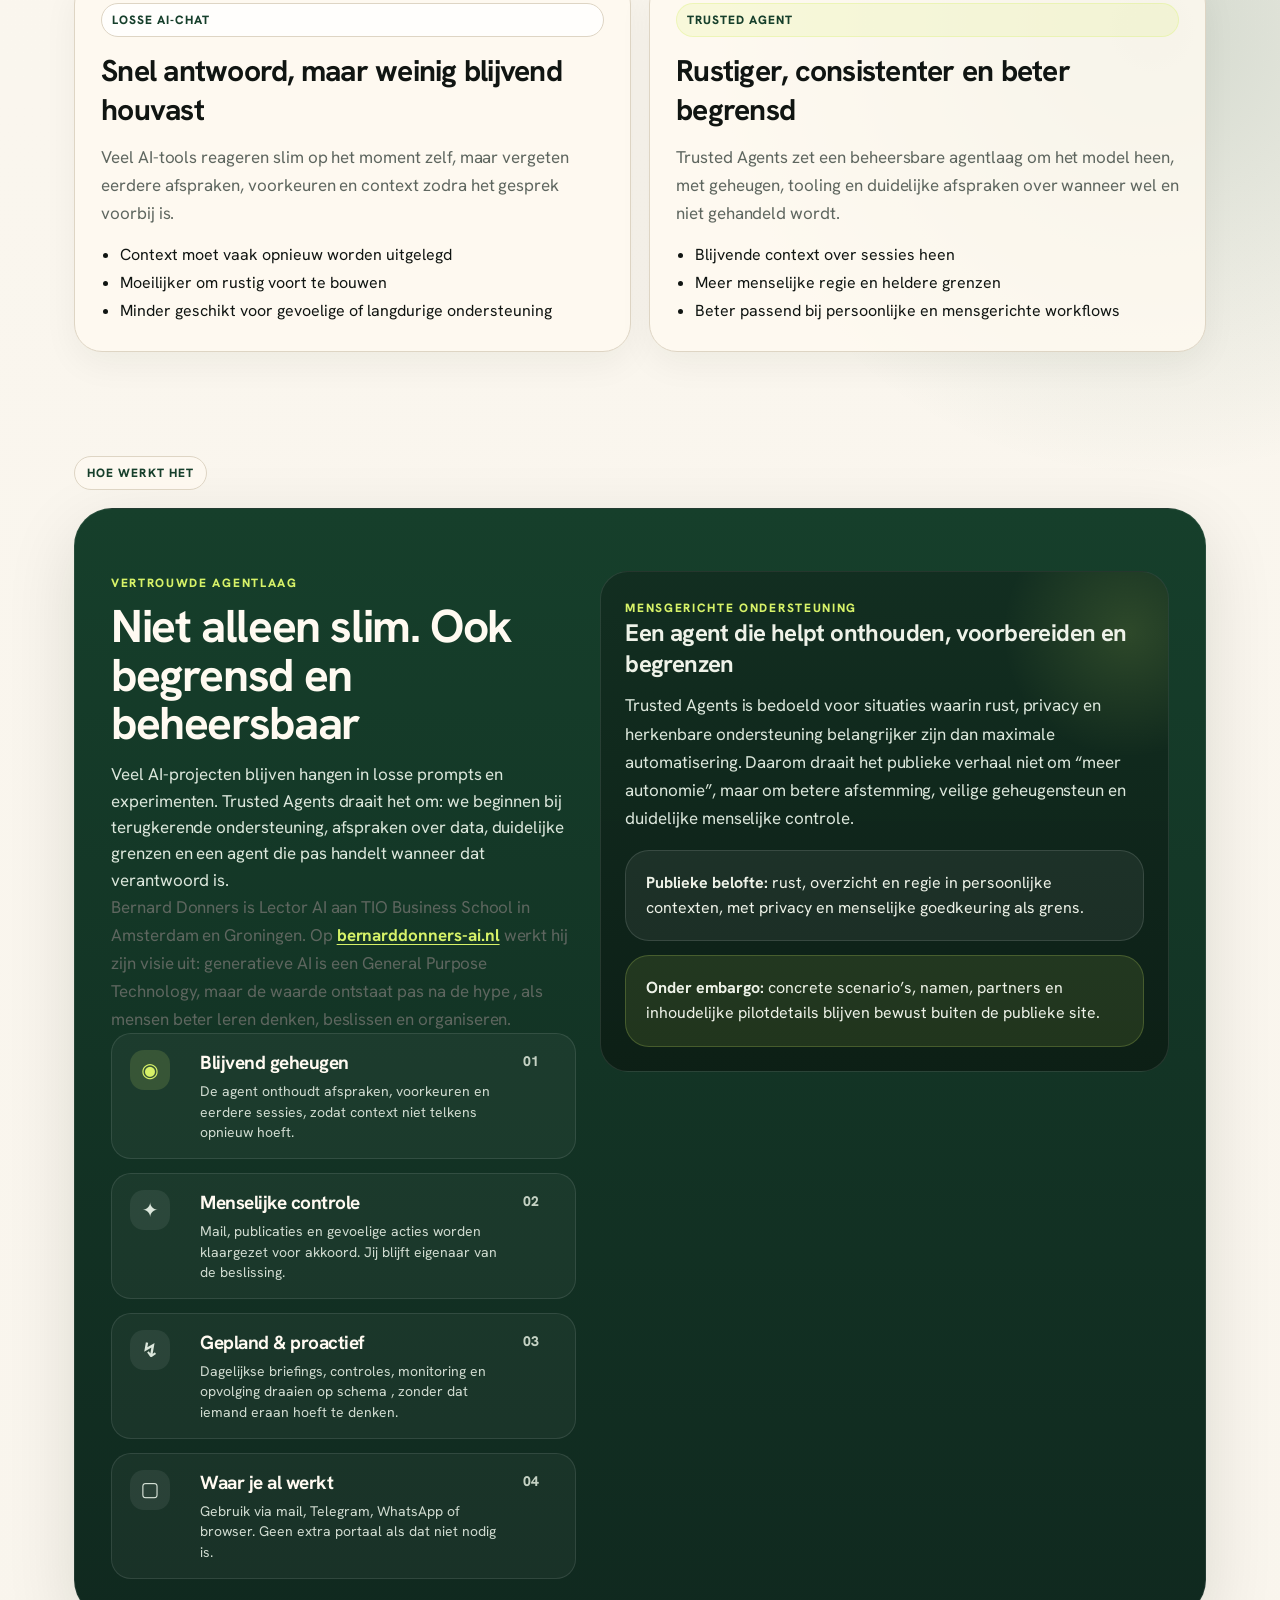
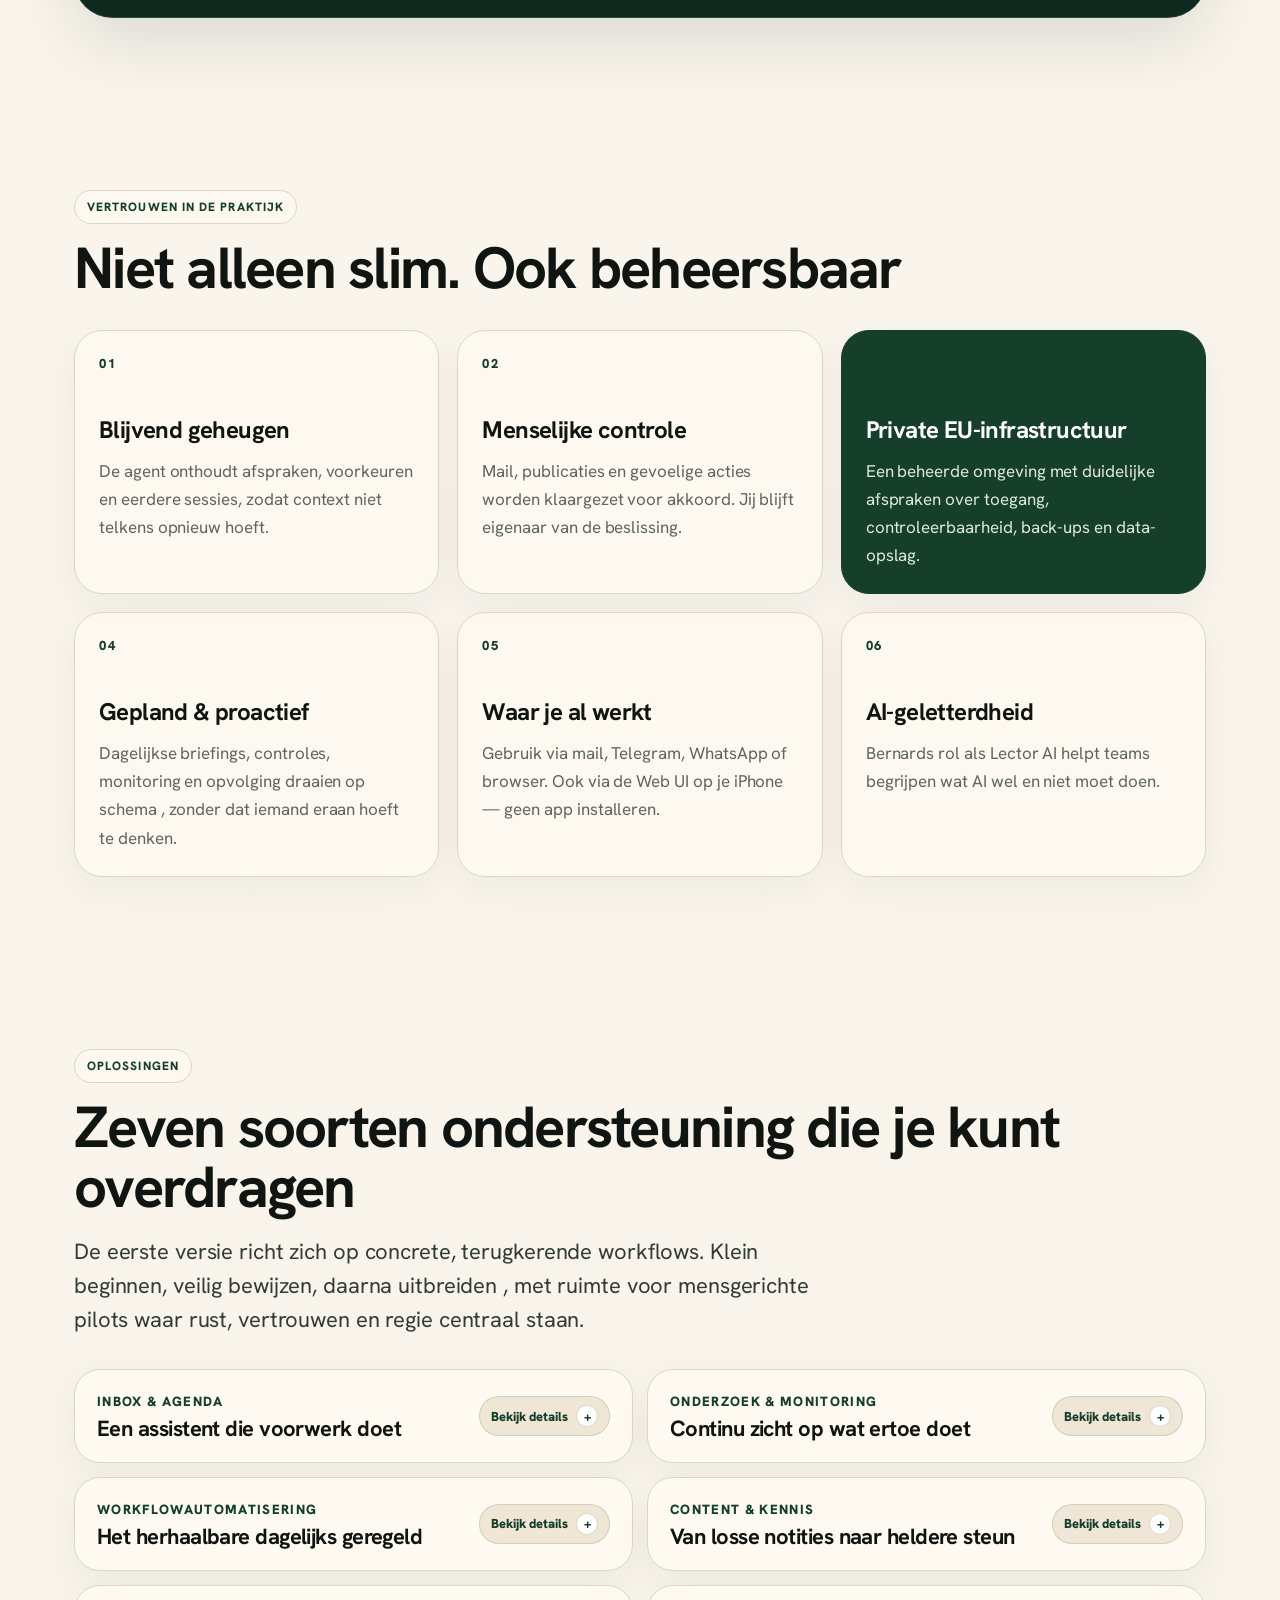
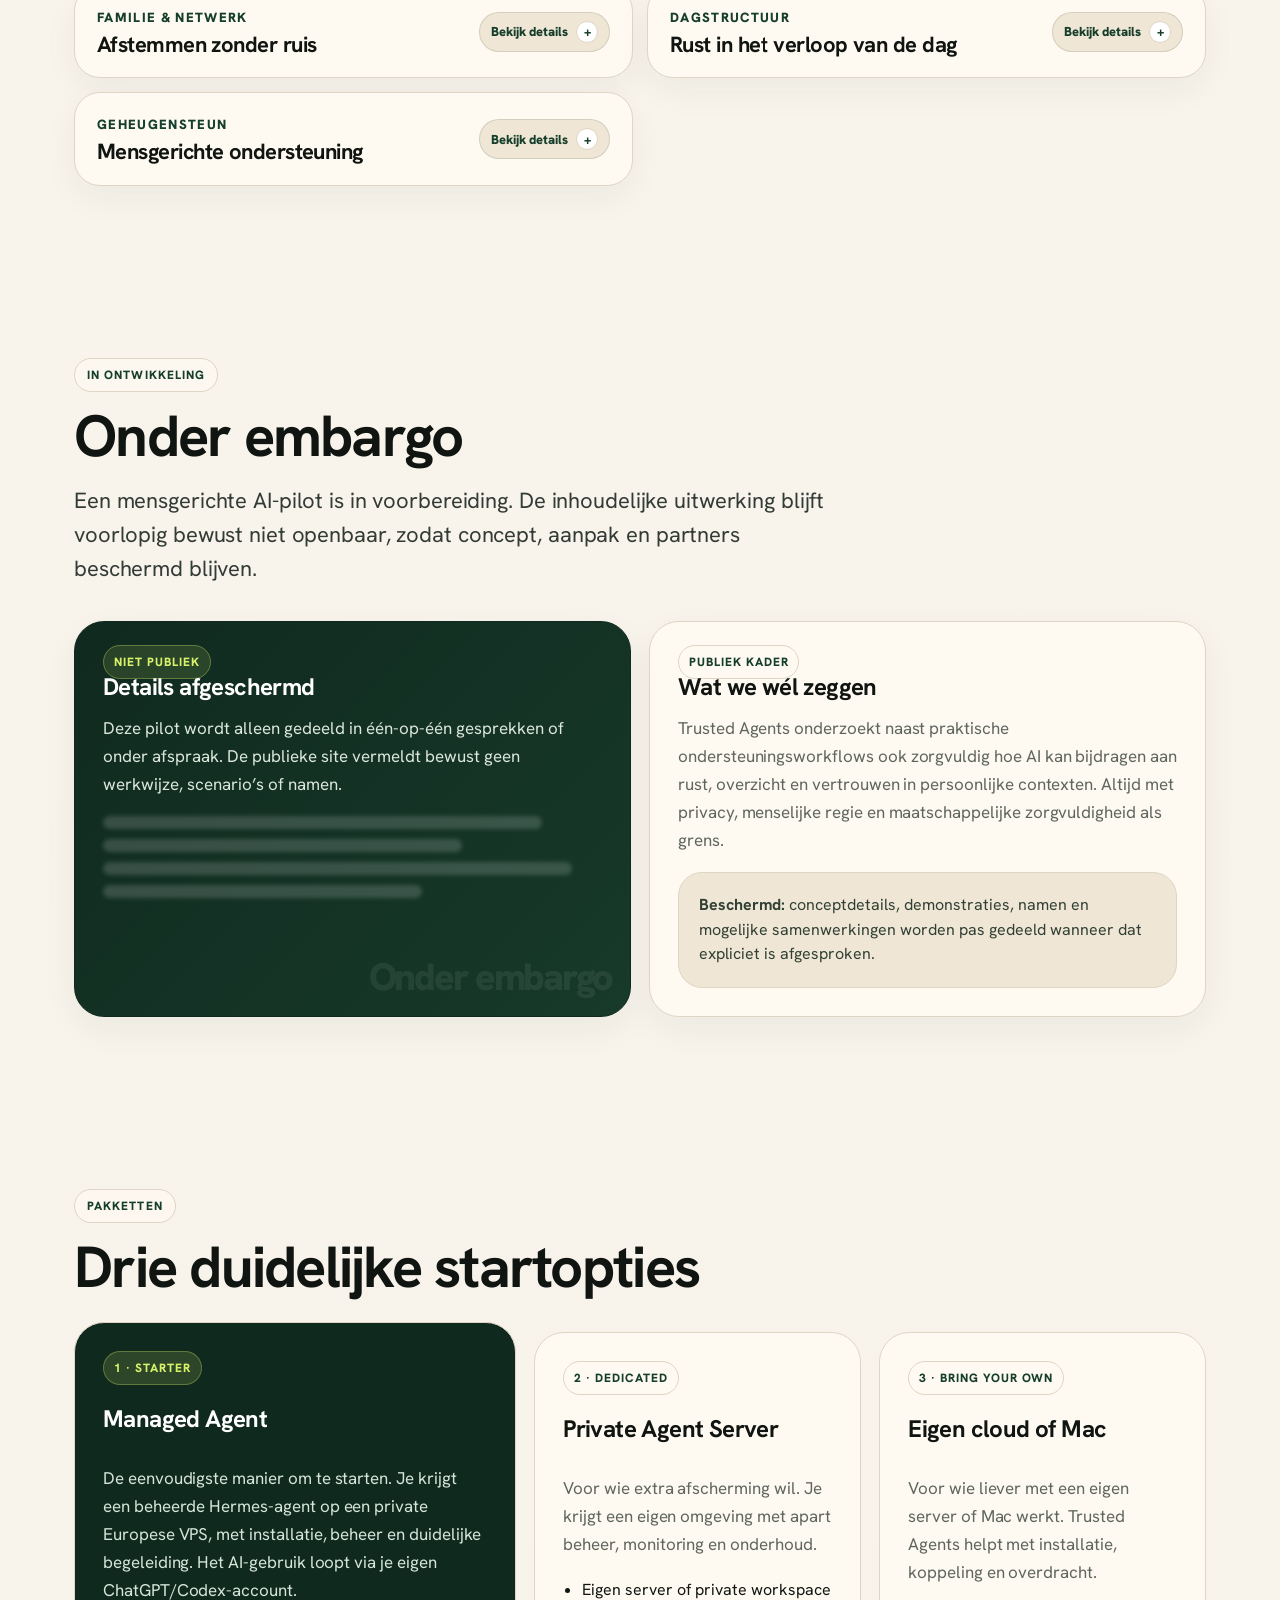
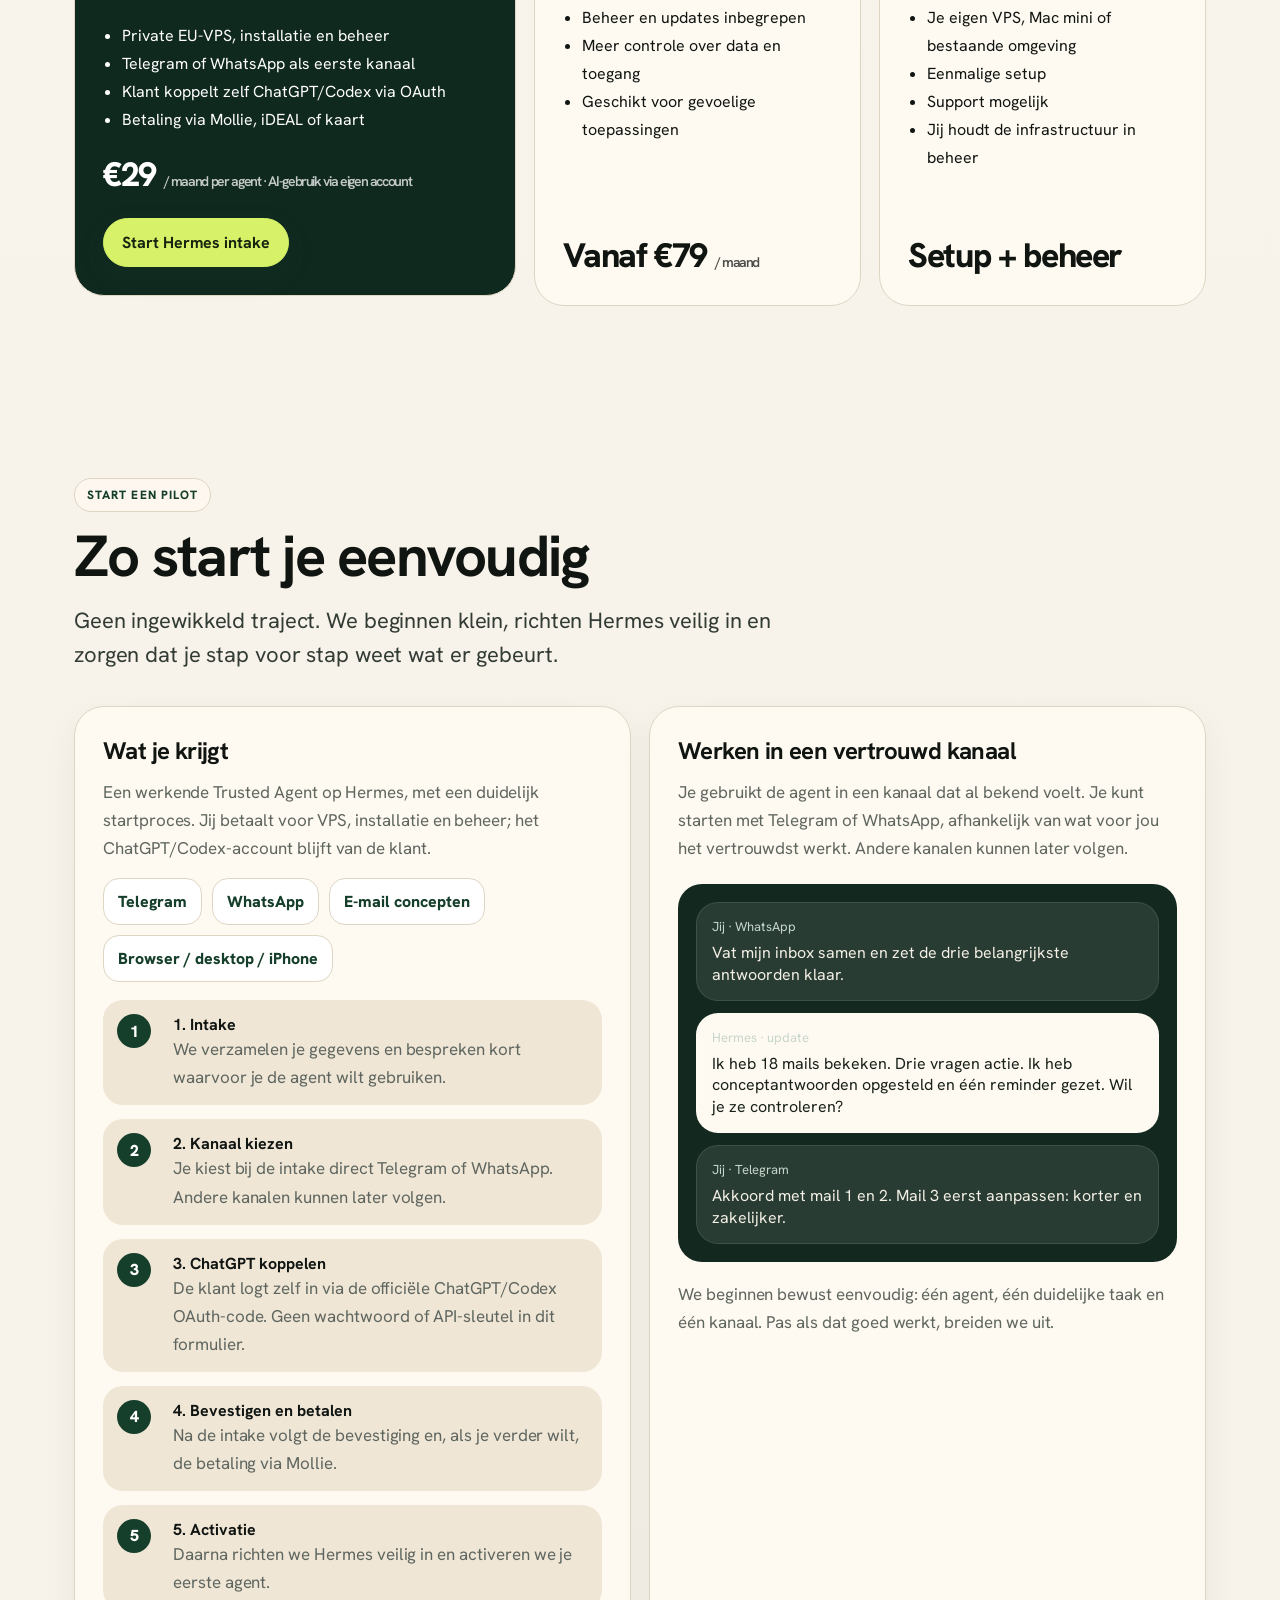
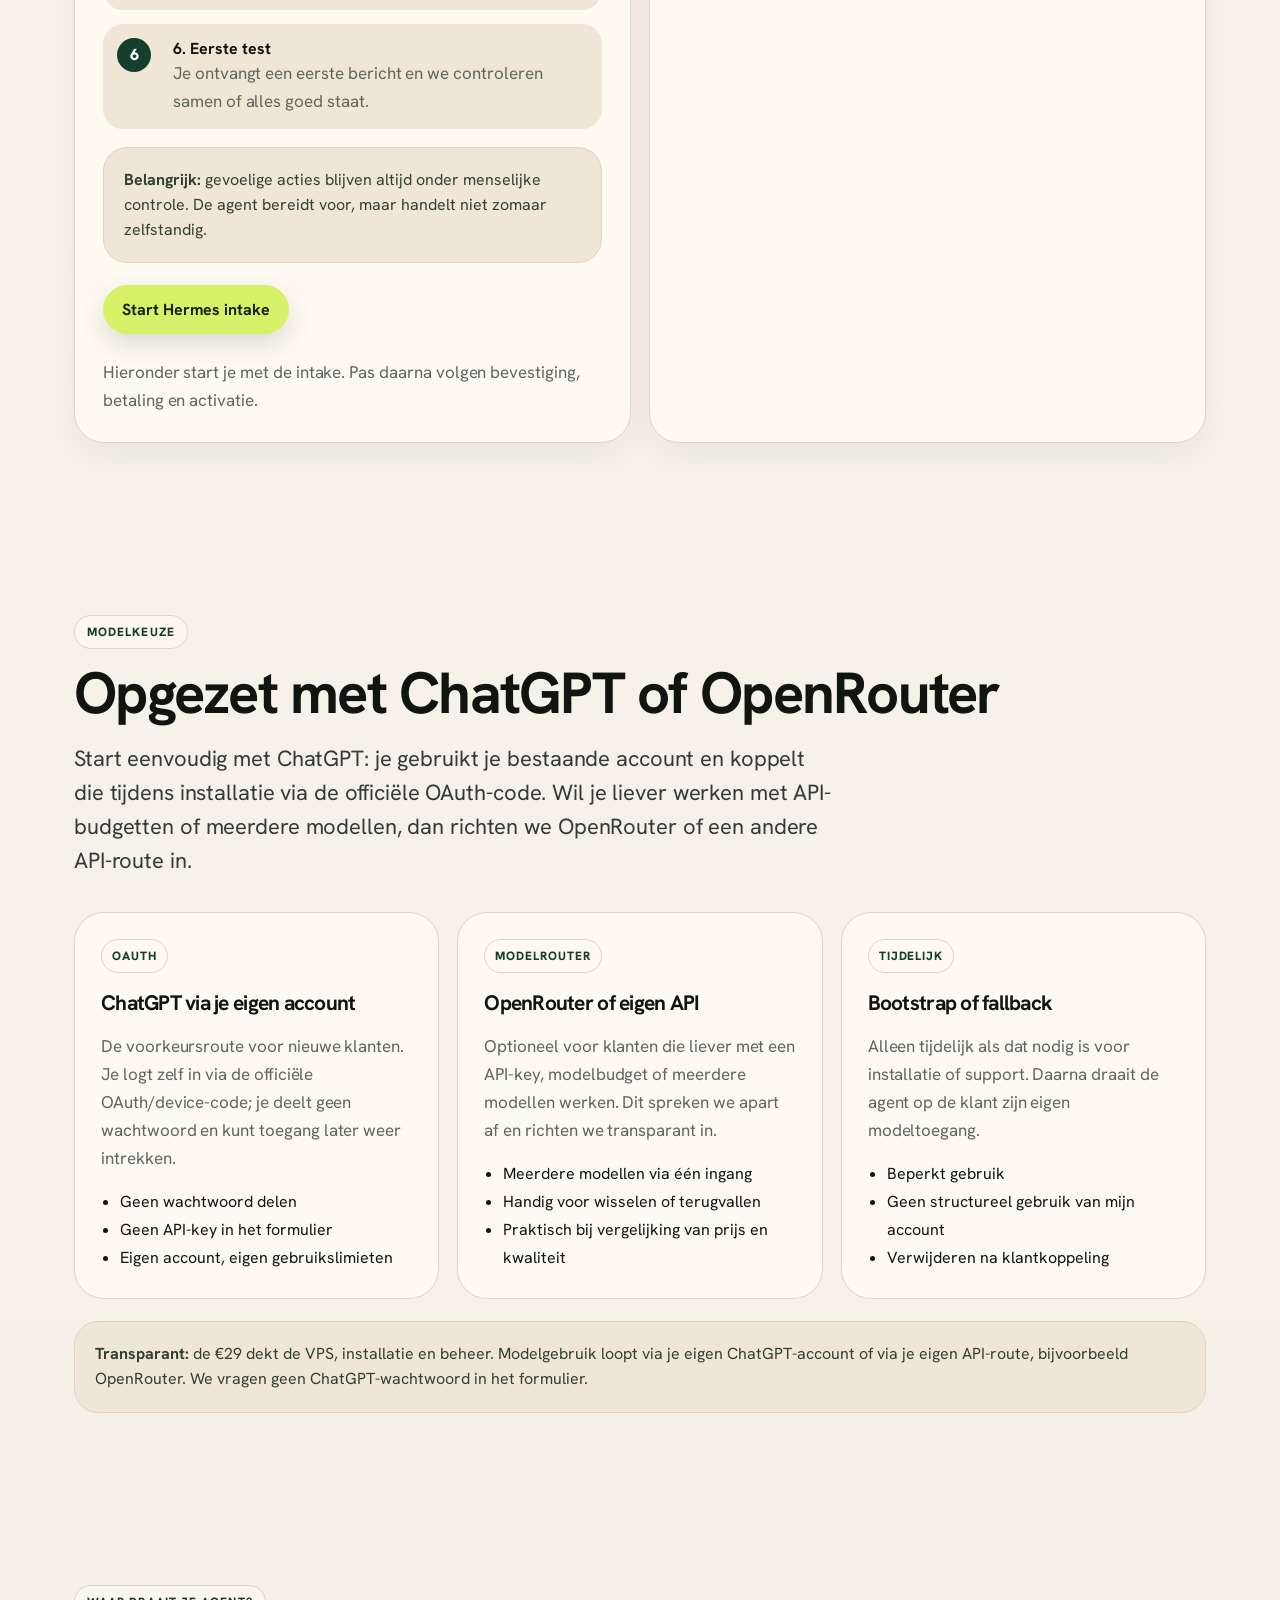
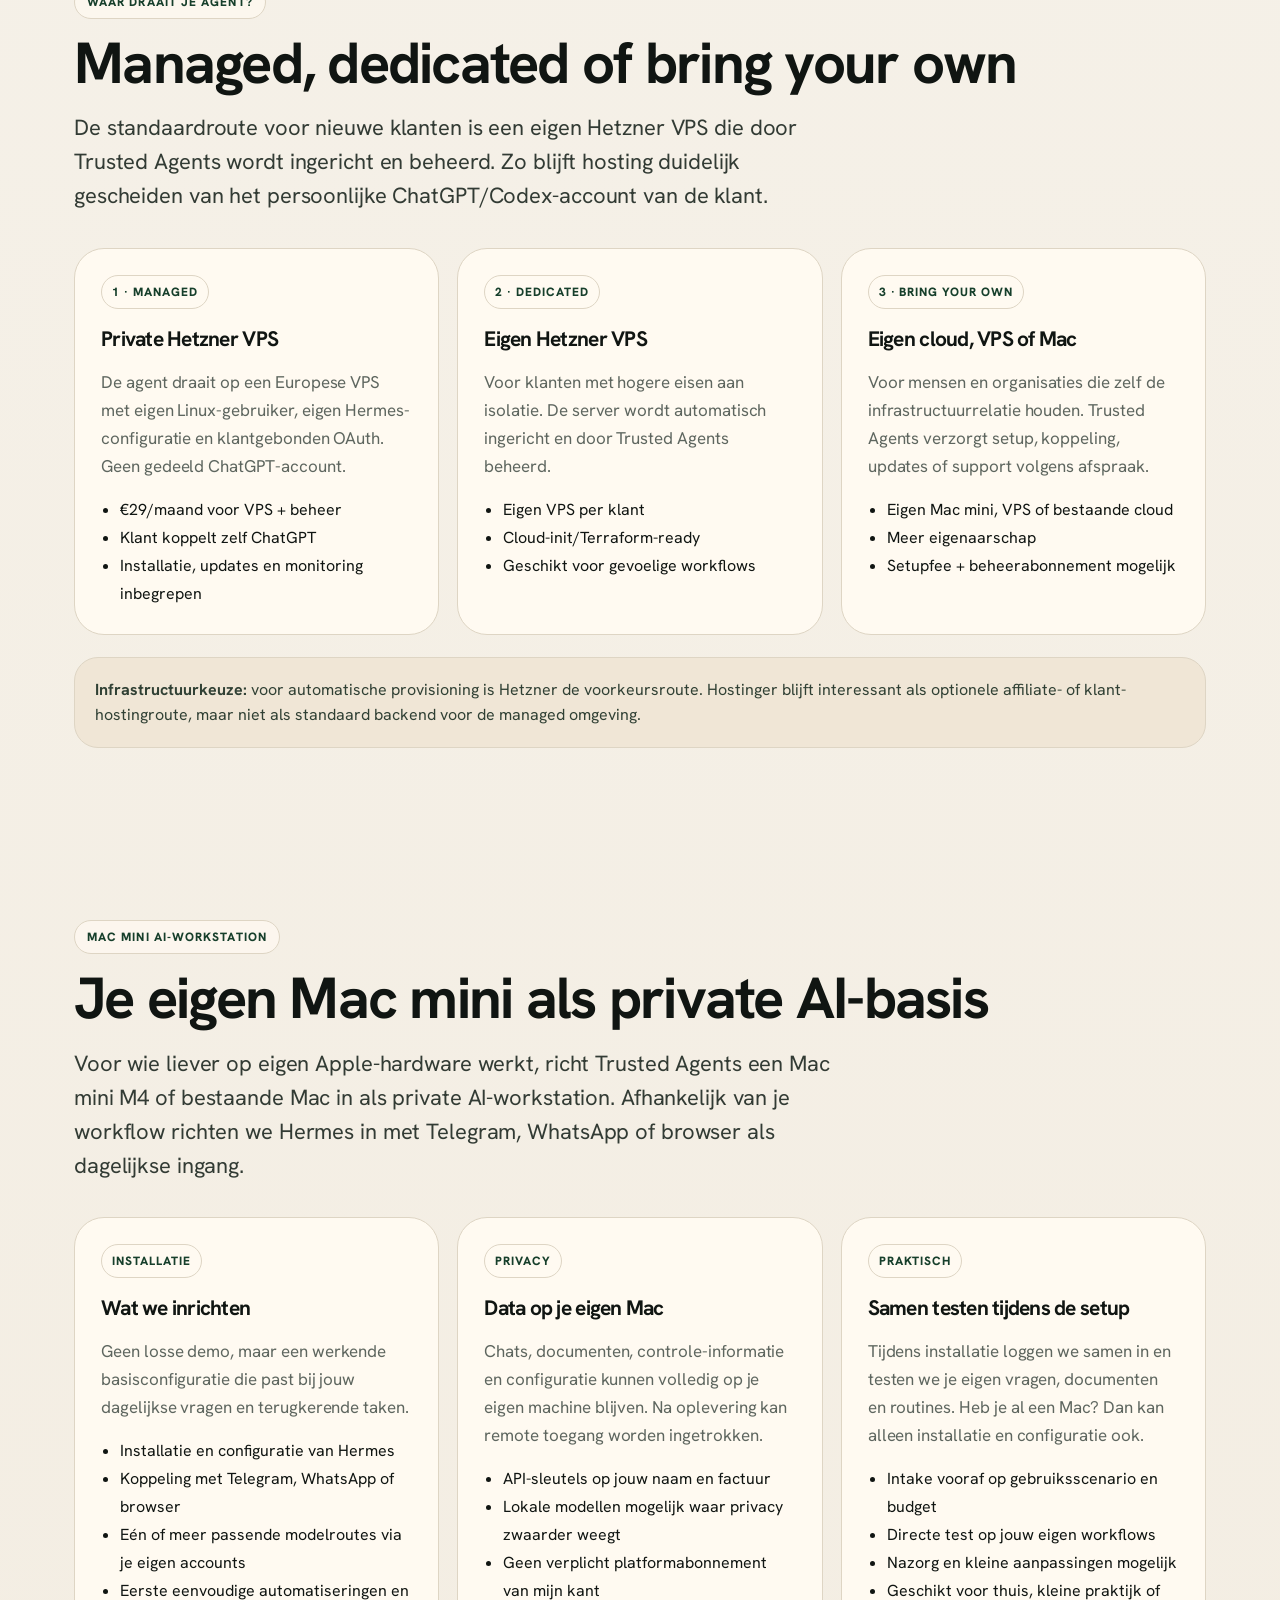
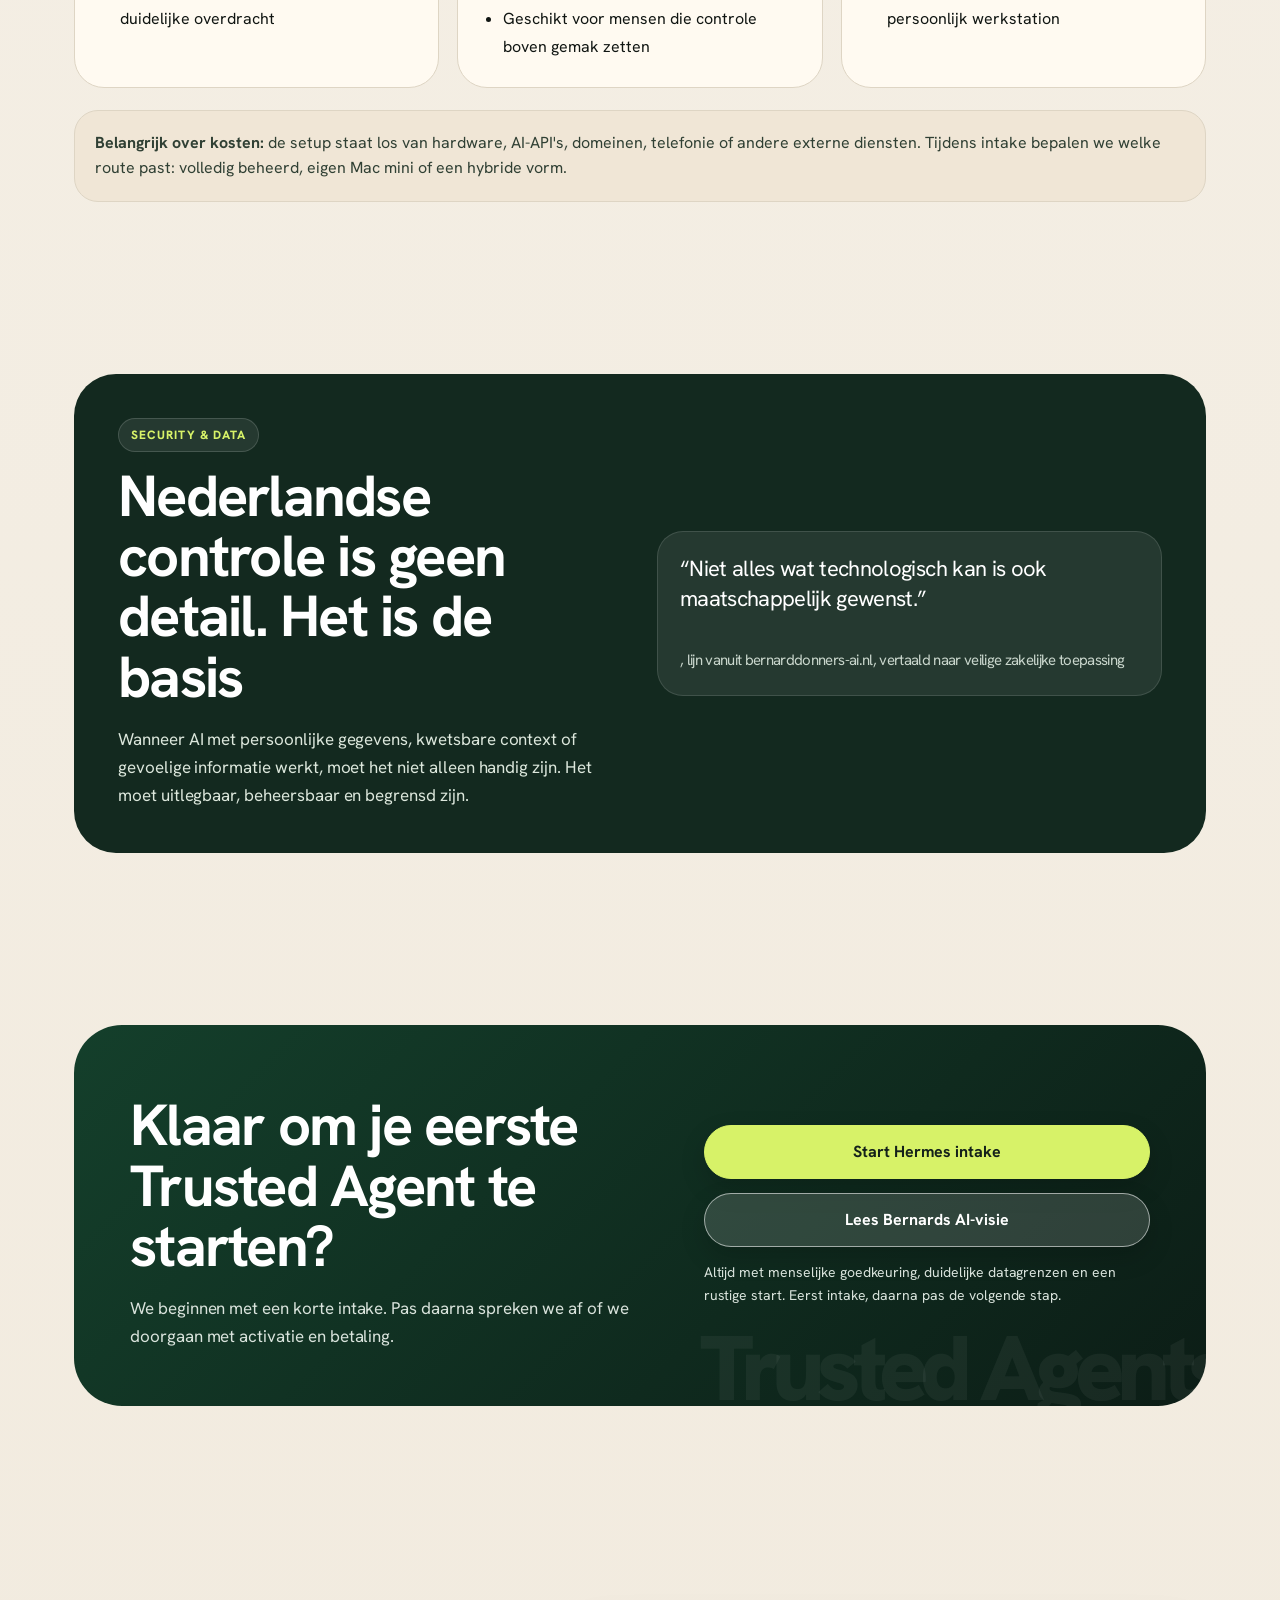
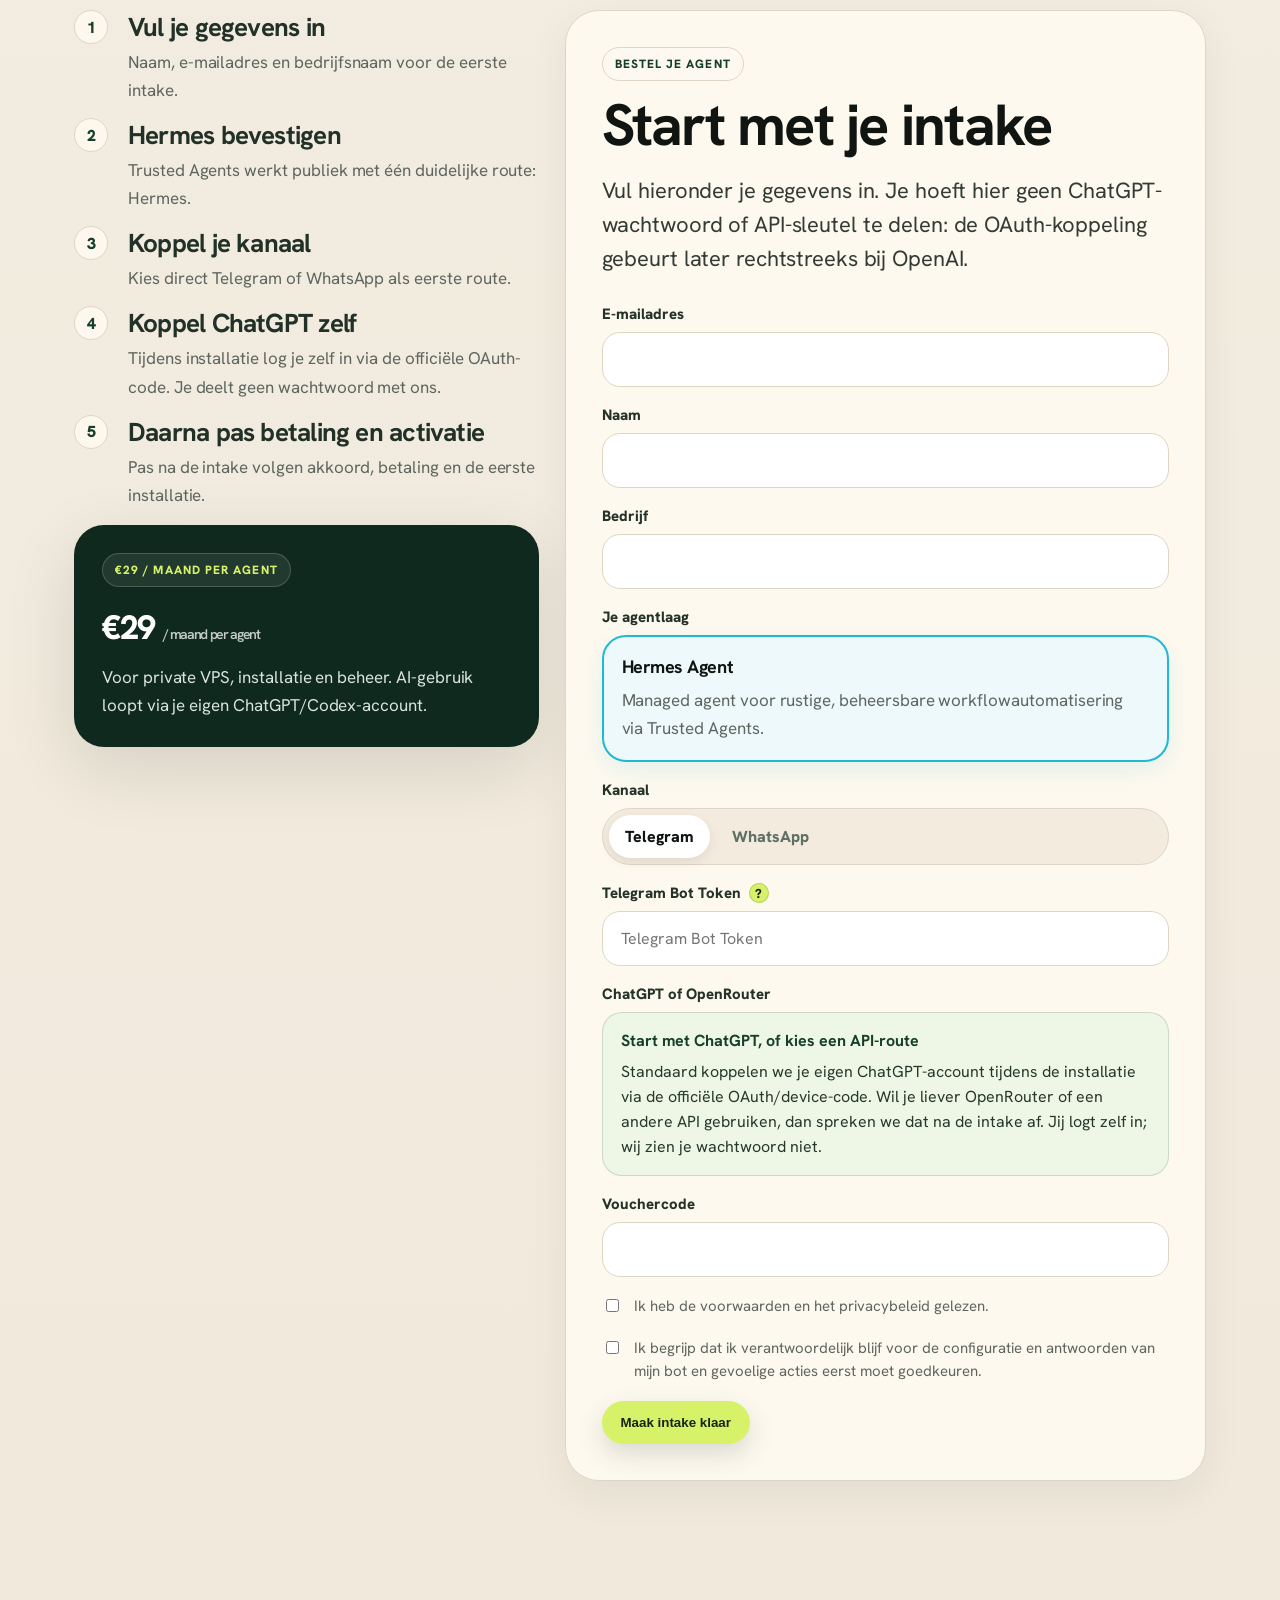
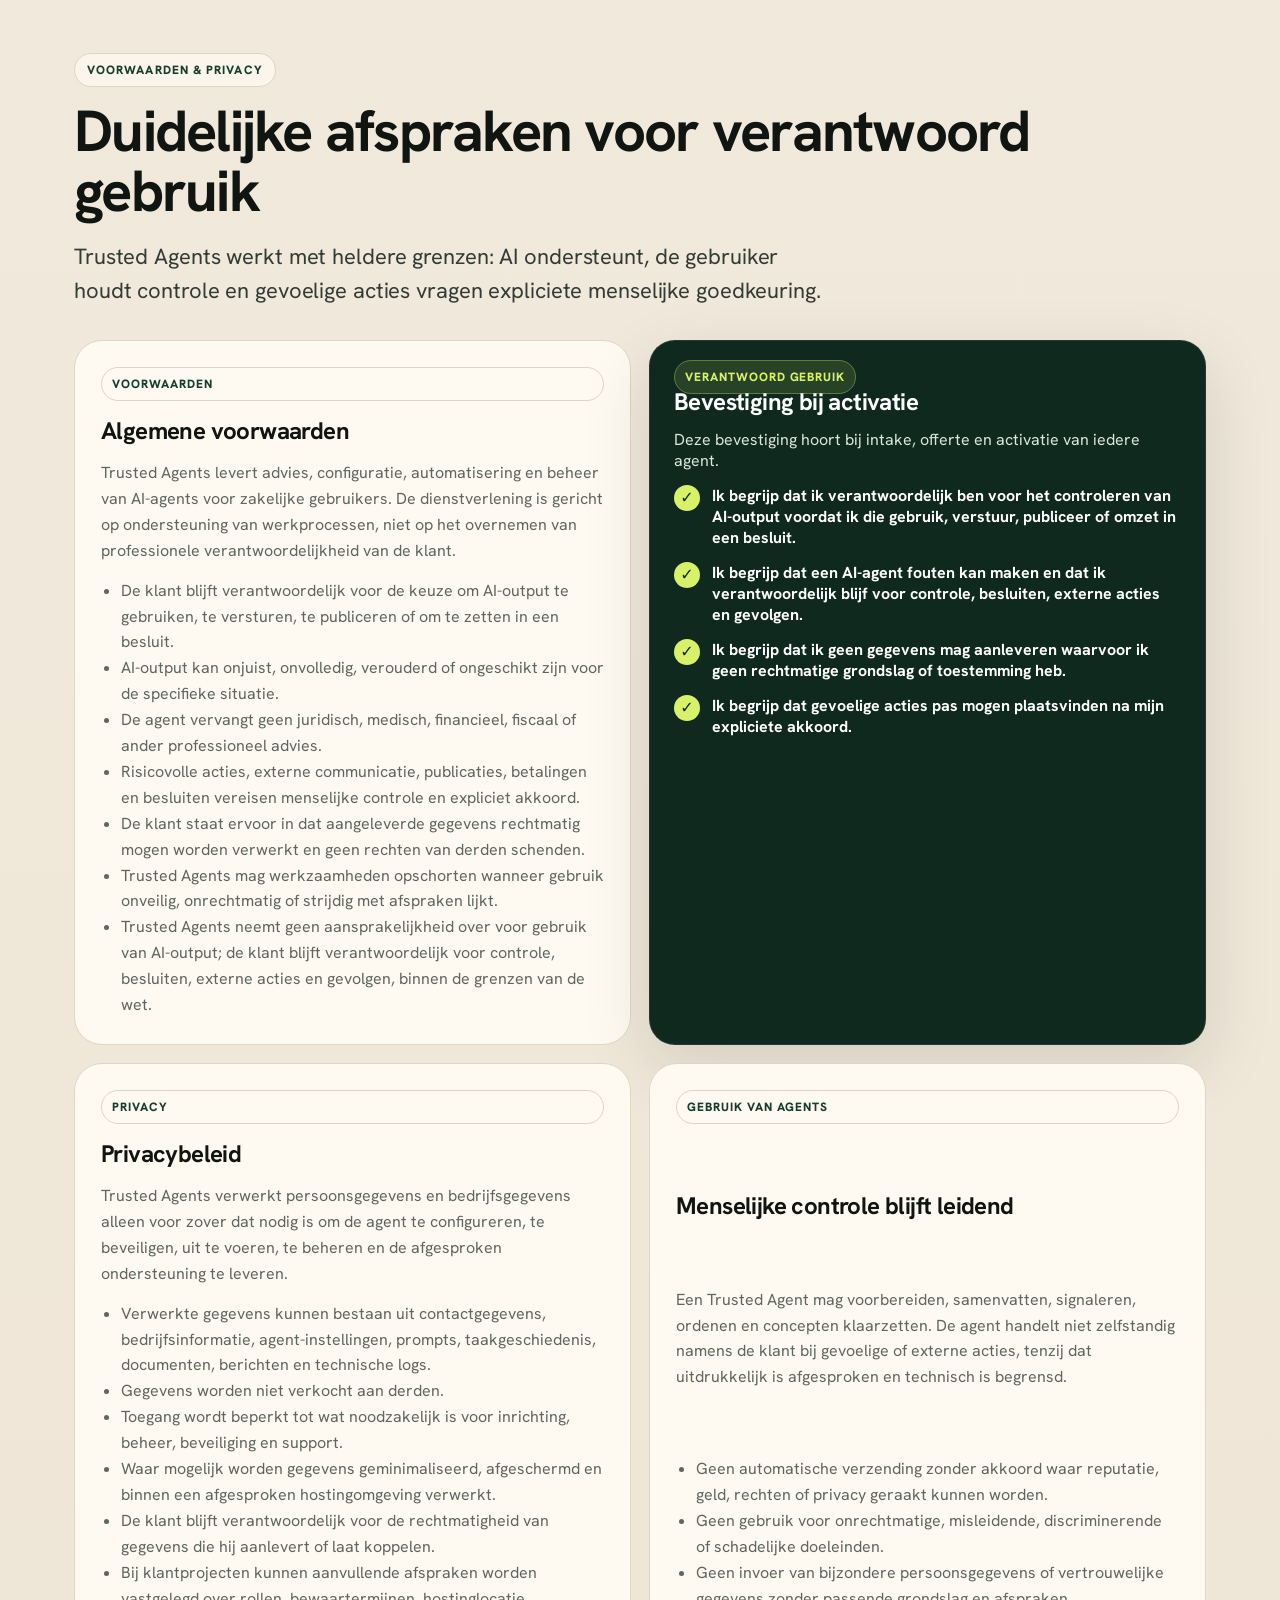
==== commit d5ea7f38: "Align Trusted Agents with MKB site updates" ====
--- a/index.html
+++ b/index.html
@@ -103,9 +103,17 @@
     .tile .nr{color:var(--green);font-weight:850;font-size:13px;letter-spacing:.12em;margin-bottom:42px;display:block}
     .tile.dark{background:var(--green);color:#fff;border-color:var(--green)}
     .tile.dark .muted{color:#dfe8db}
-    .usecases{display:grid;grid-template-columns:repeat(2,1fr);gap:18px;margin-top:32px}
-    .case{background:#fffaf1;border:1px solid var(--line);border-radius:26px;padding:24px;display:grid;gap:18px}
-    .case small{font-weight:850;letter-spacing:.1em;color:var(--green);text-transform:uppercase}
+    .usecases{display:grid;grid-template-columns:repeat(2,1fr);gap:14px;margin-top:32px}
+    .case{background:#fffaf1;border:1px solid var(--line);border-radius:26px;padding:0;overflow:hidden;box-shadow:0 12px 35px rgba(20,35,24,.05)}
+    .case summary{list-style:none;cursor:pointer}
+    .case summary::-webkit-details-marker{display:none}
+    .case-summary{display:grid;grid-template-columns:1fr auto;gap:14px;align-items:center;padding:20px 22px}
+    .case-summary small{font-weight:850;letter-spacing:.1em;color:var(--green);text-transform:uppercase}
+    .case-summary h3{margin:6px 0 0;font-size:22px;line-height:1.12}
+    .expand-label{display:inline-flex;align-items:center;gap:8px;border:1px solid rgba(22,63,43,.14);background:#f0e6d6;border-radius:999px;padding:8px 11px;color:var(--green);font-size:13px;font-weight:850;white-space:nowrap}
+    .expand-label:after{content:"+";display:grid;place-items:center;width:20px;height:20px;border-radius:999px;background:#fff;border:1px solid var(--line)}
+    details[open] > summary .expand-label:after{content:"−"}
+    .case-body{display:grid;gap:16px;padding:18px 22px 22px;border-top:1px solid rgba(222,213,196,.72)}
     .example{background:#f0e6d6;border-radius:18px;padding:13px;color:#304034;font-size:14px}
     .products{display:grid;grid-template-columns:1.15fr .85fr .85fr;gap:18px;margin-top:34px}
     .product{background:var(--paper);border:1px solid var(--line);border-radius:30px;padding:28px;display:flex;flex-direction:column;gap:18px;min-height:390px}
@@ -155,6 +163,12 @@
     .field{display:grid;gap:8px}
     .field.full{grid-column:1/-1}
     .field label{font-size:15px;font-weight:800;color:#243228}
+    .label-help{display:flex;align-items:center;gap:8px;flex-wrap:wrap}
+    .label-help details{display:inline-block}
+    .label-help summary{list-style:none;width:20px;height:20px;border-radius:999px;display:inline-grid;place-items:center;background:#d7f268;color:#17240f;border:1px solid rgba(22,63,43,.18);font-size:13px;font-weight:900;cursor:pointer}
+    .label-help summary::-webkit-details-marker{display:none}
+    .label-help details[open] summary{background:#17240f;color:#d7f268}
+    .help-pop{margin-top:8px;background:#17240f;color:#f7f2e7;border-radius:16px;padding:12px 14px;line-height:1.45;font-size:13px;font-weight:550;max-width:560px;box-shadow:0 12px 26px rgba(16,21,18,.18)}
     .field input{width:100%;border:1px solid var(--line);border-radius:18px;padding:16px 18px;background:#fff;font:inherit;color:var(--ink)}
     .field input:focus{outline:2px solid rgba(35,86,60,.18);border-color:var(--green2)}
     .agent-choice-grid{display:grid;grid-template-columns:1fr 1fr;gap:14px}
@@ -176,6 +190,7 @@
     .foot-inner{max-width:var(--max);margin:0 auto;display:flex;justify-content:space-between;gap:16px;flex-wrap:wrap}
     @media(max-width:1100px){.nav-links{display:none}}
     @media(max-width:900px){.hero,.two-col,.proof,.footer-cta,.order-layout,.trust-layout,.compare-grid{grid-template-columns:1fr}.products,.grid,.usecases,.deploy-grid,.provider-grid,.legal-grid,.order-grid,.agent-choice-grid{grid-template-columns:1fr}.hero{min-height:auto}.product.featured{transform:none}.order-card{padding:26px}.footer-cta-actions{justify-items:stretch}.footer-cta:after{font-size:54px;right:-10px;bottom:-12px}.trust-stack,.trust-visual,.compare-card{padding:22px;border-radius:28px}.trust-item{grid-template-columns:42px 1fr 24px;padding:14px}.trust-icon{width:36px;height:36px;font-size:18px}.compare-card h3{font-size:24px}}
+    @media(max-width:560px){.case-summary{grid-template-columns:1fr;gap:12px;padding:18px}.expand-label{justify-content:space-between;width:100%}.case-body{padding:16px 18px 18px}}
   </style>
 </head>
 <body>
@@ -203,7 +218,7 @@
     <section class="section hero">
       <div>
         <div class="eyebrow">Mensgerichte AI-agents · Hermes · Trusted Agents</div>
-        <h1>Veilige AI-agents. Data onder controle.</h1>
+        <h1>Veilige AI-agents. Data onder controle</h1>
         <p class="lead">Initiatiefnemer Bernard Donners, Lector AI aan TIO Business School in Amsterdam en Groningen, werkt met een team van experts aan agent-oplossingen op basis van Hermes die rust, overzicht en menselijke regie terugbrengen in persoonlijke contexten , via Telegram, WhatsApp en andere vertrouwde kanalen.</p>
         <div class="hero-actions">
           <a class="button light" href="#deploy">Start een pilot</a>
@@ -239,7 +254,7 @@
 
     <section class="section" id="second-brain" style="padding-top:10px;padding-bottom:18px">
       <div class="eyebrow">Waarom Trusted Agents?</div>
-      <h2>Niet nog een losse chat, maar een geheugen dat zich opbouwt.</h2>
+      <h2>Niet nog een losse chat, maar een geheugen dat zich opbouwt</h2>
       <p class="lead">Gewone AI-chatgesprekken resetten te vaak. Trusted Agents koppelt Hermes aan een kennislaag die afspraken, notities, eerdere keuzes en terugkerende context bruikbaar houdt , zodat ondersteuning zich opbouwt in plaats van verdwijnt.</p>
       <div class="compare-aside">Dat maakt het verschil tussen losse output en een systeem dat echt meeleert: niet alleen antwoorden genereren, maar overzicht bewaren, verbanden terughalen en op een verantwoord moment de juiste context weer naar voren brengen. Voor mensgerichte ondersteuning is dat geen luxe, maar de basis voor rust, overzicht en regie.</div>
       <div class="compare-grid">
@@ -264,7 +279,7 @@
         <div class="trust-layout">
           <div>
             <div class="eyebrow">Vertrouwde agentlaag</div>
-            <h2>Niet alleen slim. Ook begrensd en beheersbaar.</h2>
+            <h2>Niet alleen slim. Ook begrensd en beheersbaar</h2>
             <p class="lead">Veel AI-projecten blijven hangen in losse prompts en experimenten. Trusted Agents draait het om: we beginnen bij terugkerende ondersteuning, afspraken over data, duidelijke grenzen en een agent die pas handelt wanneer dat verantwoord is.</p>
             <p class="muted">Bernard Donners is Lector AI aan TIO Business School in Amsterdam en Groningen. Op <a href="https://www.bernarddonners-ai.nl" style="color:#d7f268;font-weight:700;text-decoration:underline;text-underline-offset:3px">bernarddonners-ai.nl</a> werkt hij zijn visie uit: generatieve AI is een General Purpose Technology, maar de waarde ontstaat pas na de hype , als mensen beter leren denken, beslissen en organiseren.</p>
             <div class="trust-list">
@@ -315,11 +330,11 @@
 
     <section class="section">
       <div class="eyebrow">Vertrouwen in de praktijk</div>
-      <h2>Niet alleen slim. Ook beheersbaar.</h2>
+      <h2>Niet alleen slim. Ook beheersbaar</h2>
       <div class="grid">
         <article class="tile"><span class="nr">01</span><h3>Blijvend geheugen</h3><p class="muted">De agent onthoudt afspraken, voorkeuren en eerdere sessies, zodat context niet telkens opnieuw hoeft.</p></article>
         <article class="tile"><span class="nr">02</span><h3>Menselijke controle</h3><p class="muted">Mail, publicaties en gevoelige acties worden klaargezet voor akkoord. Jij blijft eigenaar van de beslissing.</p></article>
-        <article class="tile dark"><span class="nr">03</span><h3>Private EU-infrastructuur</h3><p class="muted">Een beheerde omgeving met duidelijke afspraken over toegang, logging, back-ups en data-opslag.</p></article>
+        <article class="tile dark"><span class="nr">03</span><h3>Private EU-infrastructuur</h3><p class="muted">Een beheerde omgeving met duidelijke afspraken over toegang, controleerbaarheid, back-ups en data-opslag.</p></article>
         <article class="tile"><span class="nr">04</span><h3>Gepland & proactief</h3><p class="muted">Dagelijkse briefings, controles, monitoring en opvolging draaien op schema , zonder dat iemand eraan hoeft te denken.</p></article>
         <article class="tile"><span class="nr">05</span><h3>Waar je al werkt</h3><p class="muted">Gebruik via mail, Telegram, WhatsApp of browser. Ook via de Web UI op je iPhone — geen app installeren.</p></article>
         <article class="tile"><span class="nr">06</span><h3>AI-geletterdheid</h3><p class="muted">Bernards rol als Lector AI helpt teams begrijpen wat AI wel en niet moet doen.</p></article>
@@ -331,13 +346,13 @@
       <h2>Zeven soorten ondersteuning die je kunt overdragen</h2>
       <p class="lead">De eerste versie richt zich op concrete, terugkerende workflows. Klein beginnen, veilig bewijzen, daarna uitbreiden , met ruimte voor mensgerichte pilots waar rust, vertrouwen en regie centraal staan.</p>
       <div class="usecases">
-        <article class="case"><small>Inbox & agenda</small><h3>Een assistent die voorwerk doet</h3><p class="muted">Samenvatten, triëren, conceptantwoorden schrijven en reminders klaarzetten.</p><div class="example">“Elke ochtend: vat mijn inbox samen, markeer urgente mails en zet conceptantwoorden klaar.”</div></article>
-        <article class="case"><small>Onderzoek & monitoring</small><h3>Continu zicht op wat ertoe doet</h3><p class="muted">Volg bronnen, afspraken, ontwikkelingen of signalen die voor jou of je omgeving relevant zijn en ontvang rustige, bruikbare briefings.</p><div class="example">“Elke maandag 09:00: vat samen wat er veranderd is en wat ik echt moet onthouden.”</div></article>
-        <article class="case"><small>Workflowautomatisering</small><h3>Het herhaalbare dagelijks geregeld</h3><p class="muted">Documenten ordenen, lijstjes bijhouden, intake vastleggen en ontbrekende informatie signaleren zonder onnodige frictie.</p><div class="example">“Nieuwe notitie binnen → op de juiste plek zetten → markeren wat nog ontbreekt.”</div></article>
-        <article class="case"><small>Content & kennis</small><h3>Van losse notities naar heldere steun</h3><p class="muted">Berichten, samenvattingen, uitleg en contextnotities in een rustige, herkenbare toon.</p><div class="example">“Maak van deze notities een korte uitleg, een vriendelijk bericht en een geheugensteun voor later.”</div></article>
-        <article class="case"><small>Familie & netwerk</small><h3>Afstemmen zonder ruis</h3><p class="muted">Bereid updates, herinneringen en terugkoppelingen voor zodat mensen rond dezelfde persoon beter afgestemd blijven.</p><div class="example">“Vat samen wat vandaag belangrijk was en zet een rustige update klaar voor familie.”</div></article>
-        <article class="case"><small>Dagstructuur</small><h3>Rust in het verloop van de dag</h3><p class="muted">Herinneringen, volgorde, check-ins en kleine terugkerende prompts die helpen om grip te houden zonder te overvragen.</p><div class="example">“Begin rustig: wat zijn vandaag de drie dingen die ik niet moet vergeten?”</div></article>
-        <article class="case"><small>Geheugensteun</small><h3>Mensgerichte ondersteuning</h3><p class="muted">Een voorzichtige verkenning van AI die mensen helpt overzicht te houden in dagelijkse situaties , met privacy, rust en menselijke regie als uitgangspunt.</p><div class="example">“Een kleine, veilige steunlaag voor momenten waarop context en overzicht belangrijk zijn.”</div></article>
+        <details class="case"><summary class="case-summary"><span><small>Inbox & agenda</small><h3>Een assistent die voorwerk doet</h3></span><span class="expand-label">Bekijk details</span></summary><div class="case-body"><p class="muted">Samenvatten, triëren, conceptantwoorden schrijven en reminders klaarzetten.</p><div class="example">“Elke ochtend: vat mijn inbox samen, markeer urgente mails en zet conceptantwoorden klaar.”</div></div></details>
+        <details class="case"><summary class="case-summary"><span><small>Onderzoek & monitoring</small><h3>Continu zicht op wat ertoe doet</h3></span><span class="expand-label">Bekijk details</span></summary><div class="case-body"><p class="muted">Volg bronnen, afspraken, ontwikkelingen of signalen die voor jou of je omgeving relevant zijn en ontvang rustige, bruikbare briefings.</p><div class="example">“Elke maandag 09:00: vat samen wat er veranderd is en wat ik echt moet onthouden.”</div></div></details>
+        <details class="case"><summary class="case-summary"><span><small>Workflowautomatisering</small><h3>Het herhaalbare dagelijks geregeld</h3></span><span class="expand-label">Bekijk details</span></summary><div class="case-body"><p class="muted">Documenten ordenen, lijstjes bijhouden, intake vastleggen en ontbrekende informatie signaleren zonder onnodige frictie.</p><div class="example">“Nieuwe notitie binnen → op de juiste plek zetten → markeren wat nog ontbreekt.”</div></div></details>
+        <details class="case"><summary class="case-summary"><span><small>Content & kennis</small><h3>Van losse notities naar heldere steun</h3></span><span class="expand-label">Bekijk details</span></summary><div class="case-body"><p class="muted">Berichten, samenvattingen, uitleg en contextnotities in een rustige, herkenbare toon.</p><div class="example">“Maak van deze notities een korte uitleg, een vriendelijk bericht en een geheugensteun voor later.”</div></div></details>
+        <details class="case"><summary class="case-summary"><span><small>Familie & netwerk</small><h3>Afstemmen zonder ruis</h3></span><span class="expand-label">Bekijk details</span></summary><div class="case-body"><p class="muted">Bereid updates, herinneringen en terugkoppelingen voor zodat mensen rond dezelfde persoon beter afgestemd blijven.</p><div class="example">“Vat samen wat vandaag belangrijk was en zet een rustige update klaar voor familie.”</div></div></details>
+        <details class="case"><summary class="case-summary"><span><small>Dagstructuur</small><h3>Rust in het verloop van de dag</h3></span><span class="expand-label">Bekijk details</span></summary><div class="case-body"><p class="muted">Herinneringen, volgorde, check-ins en kleine terugkerende prompts die helpen om grip te houden zonder te overvragen.</p><div class="example">“Begin rustig: wat zijn vandaag de drie dingen die ik niet moet vergeten?”</div></div></details>
+        <details class="case"><summary class="case-summary"><span><small>Geheugensteun</small><h3>Mensgerichte ondersteuning</h3></span><span class="expand-label">Bekijk details</span></summary><div class="case-body"><p class="muted">Een voorzichtige verkenning van AI die mensen helpt overzicht te houden in dagelijkse situaties , met privacy, rust en menselijke regie als uitgangspunt.</p><div class="example">“Een kleine, veilige steunlaag voor momenten waarop context en overzicht belangrijk zijn.”</div></div></details>
       </div>
     </section>
 
@@ -369,7 +384,7 @@
           <span class="tag">1 · Starter</span>
           <h3>Managed Agent</h3>
           <p class="muted">De eenvoudigste manier om te starten. Je krijgt een beheerde Hermes-agent op een private Europese VPS, met installatie, beheer en duidelijke begeleiding. Het AI-gebruik loopt via je eigen ChatGPT/Codex-account.</p>
-          <ul><li>Private EU-VPS, installatie en beheer</li><li>Telegram als eerste kanaal</li><li>Klant koppelt zelf ChatGPT/Codex via OAuth</li><li>Betaling via Mollie, iDEAL of kaart</li></ul>
+          <ul><li>Private EU-VPS, installatie en beheer</li><li>Telegram of WhatsApp als eerste kanaal</li><li>Klant koppelt zelf ChatGPT/Codex via OAuth</li><li>Betaling via Mollie, iDEAL of kaart</li></ul>
           <div class="price">€29 <span>/ maand per agent · AI-gebruik via eigen account</span></div>
           <div class="hero-actions" style="margin:4px 0 0">
             <a class="button light" href="#bestel-agent">Start Hermes intake</a>
@@ -408,7 +423,7 @@
           </div>
           <div class="deploy-steps">
             <div class="deploy-step"><div><strong>1. Intake</strong><br><span class="muted">We verzamelen je gegevens en bespreken kort waarvoor je de agent wilt gebruiken.</span></div></div>
-            <div class="deploy-step"><div><strong>2. Kanaal kiezen</strong><br><span class="muted">We starten standaard met Telegram. Later kunnen andere kanalen volgen.</span></div></div>
+            <div class="deploy-step"><div><strong>2. Kanaal kiezen</strong><br><span class="muted">Je kiest bij de intake direct Telegram of WhatsApp. Andere kanalen kunnen later volgen.</span></div></div>
             <div class="deploy-step"><div><strong>3. ChatGPT koppelen</strong><br><span class="muted">De klant logt zelf in via de officiële ChatGPT/Codex OAuth-code. Geen wachtwoord of API-sleutel in dit formulier.</span></div></div>
             <div class="deploy-step"><div><strong>4. Bevestigen en betalen</strong><br><span class="muted">Na de intake volgt de bevestiging en, als je verder wilt, de betaling via Mollie.</span></div></div>
             <div class="deploy-step"><div><strong>5. Activatie</strong><br><span class="muted">Daarna richten we Hermes veilig in en activeren we je eerste agent.</span></div></div>
@@ -422,7 +437,7 @@
         </article>
         <article class="deploy-panel">
           <h3>Werken in een vertrouwd kanaal</h3>
-          <p class="muted">Je gebruikt de agent in een kanaal dat al bekend voelt. We starten met Telegram, omdat dat snel en praktisch is. Andere kanalen kunnen later volgen.</p>
+          <p class="muted">Je gebruikt de agent in een kanaal dat al bekend voelt. Je kunt starten met Telegram of WhatsApp, afhankelijk van wat voor jou het vertrouwdst werkt. Andere kanalen kunnen later volgen.</p>
           <div class="chat" style="background:#13291f;border-radius:24px;padding:18px">
             <div class="bubble"><div class="mini">Jij · WhatsApp</div>Vat mijn inbox samen en zet de drie belangrijkste antwoorden klaar.</div>
             <div class="bubble agent"><div class="mini">Hermes · update</div>Ik heb 18 mails bekeken. Drie vragen actie. Ik heb conceptantwoorden opgesteld en één reminder gezet. Wil je ze controleren?</div>
@@ -501,7 +516,7 @@
         <article class="provider-card">
           <span class="tag">Privacy</span>
           <strong>Data op je eigen Mac</strong>
-          <p class="muted">Chats, documenten, logs en configuratie kunnen volledig op je eigen machine blijven. Na oplevering kan remote toegang worden ingetrokken.</p>
+          <p class="muted">Chats, documenten, controle-informatie en configuratie kunnen volledig op je eigen machine blijven. Na oplevering kan remote toegang worden ingetrokken.</p>
           <ul><li>API-sleutels op jouw naam en factuur</li><li>Lokale modellen mogelijk waar privacy zwaarder weegt</li><li>Geen verplicht platformabonnement van mijn kant</li><li>Geschikt voor mensen die controle boven gemak zetten</li></ul>
         </article>
         <article class="provider-card">
@@ -518,7 +533,7 @@
       <div class="proof">
         <div>
           <div class="eyebrow" style="background:rgba(255,255,255,.08);color:var(--lime);border-color:rgba(255,255,255,.15)">Security & data</div>
-          <h2>Nederlandse controle is geen detail. Het is de basis.</h2>
+          <h2>Nederlandse controle is geen detail. Het is de basis</h2>
           <p class="muted">Wanneer AI met persoonlijke gegevens, kwetsbare context of gevoelige informatie werkt, moet het niet alleen handig zijn. Het moet uitlegbaar, beheersbaar en begrensd zijn.</p>
         </div>
         <div class="quote">“Niet alles wat technologisch kan is ook maatschappelijk gewenst.”<br><br><span style="font-size:15px;color:#c9d6cc">, lijn vanuit bernarddonners-ai.nl, vertaald naar veilige zakelijke toepassing</span></div>
@@ -544,7 +559,7 @@
           <div class="order-steps">
             <div class="order-step"><span class="badge">1</span><div><strong>Vul je gegevens in</strong><p class="muted">Naam, e-mailadres en bedrijfsnaam voor de eerste intake.</p></div></div>
             <div class="order-step"><span class="badge">2</span><div><strong>Hermes bevestigen</strong><p class="muted">Trusted Agents werkt publiek met één duidelijke route: Hermes.</p></div></div>
-            <div class="order-step"><span class="badge">3</span><div><strong>Koppel je kanaal</strong><p class="muted">Telegram eerst, WhatsApp volgt later als aparte route.</p></div></div>
+            <div class="order-step"><span class="badge">3</span><div><strong>Koppel je kanaal</strong><p class="muted">Kies direct Telegram of WhatsApp als eerste route.</p></div></div>
             <div class="order-step"><span class="badge">4</span><div><strong>Koppel ChatGPT zelf</strong><p class="muted">Tijdens installatie log je zelf in via de officiële OAuth-code. Je deelt geen wachtwoord met ons.</p></div></div>
             <div class="order-step"><span class="badge">5</span><div><strong>Daarna pas betaling en activatie</strong><p class="muted">Pas na de intake volgen akkoord, betaling en de eerste installatie.</p></div></div>
           </div>
@@ -579,16 +594,16 @@
               </div>
             </div>
             <div class="field full">
-              <label>Telegram</label>
+              <label>Kanaal</label>
               <input type="hidden" name="channel" id="order-channel" value="telegram">
               <div class="segment-switch" aria-label="Kanaalkeuze">
                 <button type="button" class="active" data-channel-option="telegram">Telegram</button>
-                <button type="button" class="disabled" disabled>WhatsApp binnenkort</button>
+                <button type="button" data-channel-option="whatsapp">WhatsApp</button>
               </div>
             </div>
             <div class="field full">
-              <label for="order-telegram-token">Telegram Bot Token</label>
-              <input id="order-telegram-token" name="telegram_bot_token" required>
+              <label for="order-channel-token" class="label-help"><span id="order-channel-token-label">Telegram Bot Token</span> <details><summary aria-label="Uitleg kanaal-token">?</summary><div class="help-pop" id="order-channel-token-help">Dit is de sleutel waarmee jouw agent via jouw eigen Telegram-bot berichten kan ontvangen en beantwoorden. Maak de bot gratis aan via <a href="https://telegram.me/BotFather" target="_blank" rel="noopener">BotFather</a>. Hulp nodig? Lees deze <a href="https://imsocial.nl/telegram/wat-is-een-telegram-bot-wat-kun-je-ermee-en-hoe-maak-je-er-een" target="_blank" rel="noopener">Nederlandse uitleg</a>.</div></details></label>
+              <input id="order-channel-token" name="channel_token" required>
             </div>
             <div class="field full">
               <label>ChatGPT of OpenRouter</label>
@@ -626,7 +641,7 @@
             <li>Risicovolle acties, externe communicatie, publicaties, betalingen en besluiten vereisen menselijke controle en expliciet akkoord.</li>
             <li>De klant staat ervoor in dat aangeleverde gegevens rechtmatig mogen worden verwerkt en geen rechten van derden schenden.</li>
             <li>Trusted Agents mag werkzaamheden opschorten wanneer gebruik onveilig, onrechtmatig of strijdig met afspraken lijkt.</li>
-            <li>Aansprakelijkheid is beperkt tot directe schade en maximaal het bedrag dat voor de betreffende dienst is betaald, voor zover wettelijk toegestaan.</li>
+            <li>Trusted Agents neemt geen aansprakelijkheid over voor gebruik van AI-output; de klant blijft verantwoordelijk voor controle, besluiten, externe acties en gevolgen, binnen de grenzen van de wet.</li>
           </ul>
         </article>
         <article class="acceptance-box">
@@ -634,7 +649,7 @@
           <h3>Bevestiging bij activatie</h3>
           <p>Deze bevestiging hoort bij intake, offerte en activatie van iedere agent.</p>
           <div class="checkline">Ik begrijp dat ik verantwoordelijk ben voor het controleren van AI-output voordat ik die gebruik, verstuur, publiceer of omzet in een besluit.</div>
-          <div class="checkline">Ik begrijp dat een AI-agent fouten kan maken en dat Trusted Agents geen aansprakelijkheid aanvaardt voor beslissingen die zonder menselijke controle worden genomen.</div>
+          <div class="checkline">Ik begrijp dat een AI-agent fouten kan maken en dat ik verantwoordelijk blijf voor controle, besluiten, externe acties en gevolgen.</div>
           <div class="checkline">Ik begrijp dat ik geen gegevens mag aanleveren waarvoor ik geen rechtmatige grondslag of toestemming heb.</div>
           <div class="checkline">Ik begrijp dat gevoelige acties pas mogen plaatsvinden na mijn expliciete akkoord.</div>
         </article>
@@ -683,10 +698,10 @@
         "Hosting": "Hosting",
         "Plan pilot": "Book pilot",
         "Mensgerichte AI-agents · Hermes · Trusted Agents": "Human-centered AI agents · Hermes · Trusted Agents",
-        "Veilige AI-agents. Data onder controle.": "Secure AI agents. Data under control.",
+        "Veilige AI-agents. Data onder controle": "Secure AI agents. Data under control.",
         "Start een pilot": "Start a pilot",
         "Waarom Trusted Agents?": "Why Trusted Agents?",
-        "Niet nog een losse chat, maar een geheugen dat zich opbouwt.": "Not another isolated chat, but a memory that compounds.",
+        "Niet nog een losse chat, maar een geheugen dat zich opbouwt": "Not another isolated chat, but a memory that compounds.",
         "Dat maakt het verschil tussen losse output en een systeem dat echt meeleert: niet alleen antwoorden genereren, maar overzicht bewaren, verbanden terughalen en op een verantwoord moment de juiste context weer naar voren brengen. Voor mensgerichte ondersteuning is dat geen luxe, maar de basis voor rust, overzicht en regie.": "That is the difference between isolated output and a system that truly learns along the way: not just generating answers, but preserving overview, retrieving connections and bringing back the right context at the right responsible moment. For human-centered support, that is not a luxury but the basis for calm, overview and control.",
         "Losse AI-chat": "Standalone AI chat",
         "Snel antwoord, maar weinig blijvend houvast": "Fast answers, but little lasting support",
@@ -702,7 +717,7 @@
         "Beter passend bij persoonlijke en mensgerichte workflows": "Better suited to personal and human-centered workflows",
         "Hoe werkt het": "How it works",
         "Vertrouwde agentlaag": "Trusted agent layer",
-        "Niet alleen slim. Ook begrensd en beheersbaar.": "Not only smart. Also bounded and controllable.",
+        "Niet alleen slim. Ook begrensd en beheersbaar": "Not only smart. Also bounded and controllable.",
         "Vertrouwen in de praktijk": "Trust in practice",
         "Initiatiefnemer Bernard Donners, Lector AI aan TIO Business School in Amsterdam en Groningen, werkt met een team van experts aan agent-oplossingen op basis van Hermes die rust, overzicht en menselijke regie terugbrengen in persoonlijke contexten , via Telegram, WhatsApp en andere vertrouwde kanalen.": "Founder Bernard Donners, Professor of Applied AI at TIO Business School in Amsterdam and Groningen, works with a team of experts on agent solutions based on Hermes that restore calm, overview and human control in personal contexts , through Telegram, WhatsApp and other familiar channels.",
         "Bekijk security-aanpak": "View security approach",
@@ -727,13 +742,13 @@
         "Bernard Donners is Lector AI aan TIO Business School in Amsterdam en Groningen. Op": "Bernard Donners is Professor of Applied AI at TIO Business School in Amsterdam and Groningen. On",
         "werkt hij zijn visie uit: generatieve AI is een General Purpose Technology, maar de waarde ontstaat pas na de hype , als mensen beter leren denken, beslissen en organiseren.": "he develops his vision: generative AI is a General Purpose Technology, but value only emerges after the hype , when people learn to think, decide and organize better.",
         "Wat maakt een agent vertrouwd?": "What makes an agent trusted?",
-        "Niet alleen slim. Ook beheersbaar.": "Not just smart. Also controllable.",
+        "Niet alleen slim. Ook beheersbaar": "Not just smart. Also controllable.",
         "Blijvend geheugen": "Persistent memory",
         "De agent onthoudt afspraken, voorkeuren en eerdere sessies, zodat context niet telkens opnieuw hoeft.": "The agent remembers agreements, preferences and previous sessions, so context does not need to be repeated every time.",
         "Menselijke controle": "Human control",
         "Mail, publicaties en gevoelige acties worden klaargezet voor akkoord. Jij blijft eigenaar van de beslissing.": "Email, publications and sensitive actions are prepared for approval. You remain the owner of the decision.",
         "Private EU-infrastructuur": "Private EU infrastructure",
-        "Een beheerde omgeving met duidelijke afspraken over toegang, logging, back-ups en data-opslag.": "A managed environment with clear agreements about access, logging, backups and data storage.",
+        "Een beheerde omgeving met duidelijke afspraken over toegang, controleerbaarheid, back-ups en data-opslag.": "A managed environment with clear agreements about access, auditability, backups and data storage.",
         "Gepland & proactief": "Scheduled & proactive",
         "Dagelijkse briefings, controles, monitoring en opvolging draaien op schema , zonder dat iemand eraan hoeft te denken.": "Daily briefings, checks, monitoring and follow-up run on schedule , without anyone having to remember.",
         "Waar je al werkt": "Where you already work",
@@ -787,7 +802,7 @@
         "Managed Agent": "Managed Agent",
         "De eenvoudigste manier om te starten. Je krijgt een beheerde Hermes-agent op een private Europese VPS, met installatie, beheer en duidelijke begeleiding. Het AI-gebruik loopt via je eigen ChatGPT/Codex-account.": "The simplest way to start. You get a managed Hermes agent on a private European VPS, with installation, management and clear guidance. AI usage runs through your own ChatGPT/Codex account.",
         "Private EU-VPS, installatie en beheer": "Private EU VPS, installation and management",
-        "Telegram als eerste kanaal": "Telegram as the first channel",
+        "Telegram of WhatsApp als eerste kanaal": "Telegram or WhatsApp as the first channel",
         "Klant koppelt zelf ChatGPT/Codex via OAuth": "Customer connects ChatGPT/Codex via OAuth",
         "Betaling via Mollie, iDEAL of kaart": "Payment via Mollie, iDEAL or card",
         "/ maand per agent · AI-gebruik via eigen account": "/ month per agent · AI usage through own account",
@@ -818,7 +833,7 @@
         "1. Intake": "1. Intake",
         "We verzamelen je gegevens en bespreken kort waarvoor je de agent wilt gebruiken.": "We collect your details and briefly discuss what you want the agent to do.",
         "2. Kanaal kiezen": "2. Choose a channel",
-        "We starten standaard met Telegram. Later kunnen andere kanalen volgen.": "We start with Telegram by default. Other channels can follow later.",
+        "Je kiest bij de intake direct Telegram of WhatsApp. Andere kanalen kunnen later volgen.": "During intake you immediately choose Telegram or WhatsApp. Other channels can follow later.",
         "3. ChatGPT koppelen": "3. Connect ChatGPT",
         "De klant logt zelf in via de officiële ChatGPT/Codex OAuth-code. Geen wachtwoord of API-sleutel in dit formulier.": "The customer logs in via the official ChatGPT/Codex OAuth code. No password or API key in this form.",
         "4. Bevestigen en betalen": "4. Confirm and pay",
@@ -830,7 +845,7 @@
         "Belangrijk:": "Important:",
         "gevoelige acties blijven altijd onder menselijke controle. De agent bereidt voor, maar handelt niet zomaar zelfstandig.": "sensitive actions always remain under human control. The agent prepares work, but does not act on its own just like that.",
         "Werken in een vertrouwd kanaal": "Working in a familiar channel",
-        "Je gebruikt de agent in een kanaal dat al bekend voelt. We starten met Telegram, omdat dat snel en praktisch is. Andere kanalen kunnen later volgen.": "You use the agent in a channel that already feels familiar. We start with Telegram because it is fast and practical. Other channels can follow later.",
+        "Je gebruikt de agent in een kanaal dat al bekend voelt. Je kunt starten met Telegram of WhatsApp, afhankelijk van wat voor jou het vertrouwdst werkt. Andere kanalen kunnen later volgen.": "You use the agent in a channel that already feels familiar. You can start with Telegram or WhatsApp, depending on what feels most familiar to you. Other channels can follow later.",
         "Jij · WhatsApp": "You · WhatsApp",
         "Vat mijn inbox samen en zet de drie belangrijkste antwoorden klaar.": "Summarize my inbox and prepare the three most important replies.",
         "Ik heb 18 mails bekeken. Drie vragen actie. Ik heb conceptantwoorden opgesteld en één reminder gezet. Wil je ze controleren?": "I reviewed 18 emails. Three require action. I drafted replies and set one reminder. Do you want to review them?",
@@ -892,7 +907,7 @@
         "Eerste eenvoudige automatiseringen en duidelijke overdracht": "Initial simple automations and a clear handover",
         "Privacy": "Privacy",
         "Data op je eigen Mac": "Data on your own Mac",
-        "Chats, documenten, logs en configuratie kunnen volledig op je eigen machine blijven. Na oplevering kan remote toegang worden ingetrokken.": "Chats, documents, logs and configuration can remain entirely on your own machine. After delivery, remote access can be revoked.",
+        "Chats, documenten, controle-informatie en configuratie kunnen volledig op je eigen machine blijven. Na oplevering kan remote toegang worden ingetrokken.": "Chats, documents, control information and configuration can remain entirely on your own machine. After delivery, remote access can be revoked.",
         "API-sleutels op jouw naam en factuur": "API keys in your own name and billing account",
         "Lokale modellen mogelijk waar privacy zwaarder weegt": "Local models possible where privacy weighs more heavily",
         "Geen verplicht platformabonnement van mijn kant": "No mandatory platform subscription from my side",
@@ -907,7 +922,7 @@
         "Belangrijk over kosten:": "Important about costs:",
         "de setup staat los van hardware, AI-API's, domeinen, telefonie of andere externe diensten. Tijdens intake bepalen we welke route past: volledig beheerd, eigen Mac mini of een hybride vorm.": "the setup is separate from hardware, AI APIs, domains, telephony or other external services. During intake we determine which route fits: fully managed, your own Mac mini or a hybrid form.",
         "Security & data": "Security & data",
-        "Nederlandse controle is geen detail. Het is de basis.": "Dutch control is not a detail. It is the basis.",
+        "Nederlandse controle is geen detail. Het is de basis": "Dutch control is not a detail. It is the basis.",
         "Wanneer AI met persoonlijke gegevens, kwetsbare context of gevoelige informatie werkt, moet het niet alleen handig zijn. Het moet uitlegbaar, beheersbaar en begrensd zijn.": "When AI works with personal data, vulnerable contexts or sensitive information, it must not only be useful. It must be explainable, controllable and bounded.",
         "“Niet alles wat technologisch kan is ook maatschappelijk gewenst.”": "“Not everything that is technologically possible is socially desirable.”",
         ", lijn vanuit bernarddonners-ai.nl, vertaald naar veilige zakelijke toepassing": ", line from bernarddonners-ai.nl, translated into safe business application",
@@ -921,7 +936,7 @@
         "Hermes bevestigen": "Confirm Hermes",
         "Trusted Agents werkt publiek met één duidelijke route: Hermes.": "Trusted Agents works publicly with one clear route: Hermes.",
         "Koppel je kanaal": "Connect your channel",
-        "Telegram eerst, WhatsApp volgt later als aparte route.": "Telegram first, WhatsApp will follow later as a separate route.",
+        "Kies direct Telegram of WhatsApp als eerste route.": "Choose Telegram or WhatsApp directly as the first route.",
         "Koppel ChatGPT zelf": "Connect ChatGPT yourself",
         "Tijdens installatie log je zelf in via de officiële OAuth-code. Je deelt geen wachtwoord met ons.": "During installation, you log in yourself via the official OAuth code. You do not share your password with us.",
         "Daarna pas betaling en activatie": "Only then payment and activation",
@@ -938,7 +953,7 @@
         "Je agentlaag": "Your agent layer",
         "Managed agent voor rustige, beheersbare workflowautomatisering via Trusted Agents.": "Managed agent for calm, controllable workflow automation through Trusted Agents.",
         "Telegram": "Telegram",
-        "WhatsApp binnenkort": "WhatsApp coming soon",
+        "WhatsApp": "WhatsApp",
         "Telegram Bot Token": "Telegram Bot Token",
         "ChatGPT of OpenRouter": "ChatGPT or OpenRouter",
         "Start met ChatGPT, of kies een API-route": "Start with ChatGPT, or choose an API route",
@@ -967,12 +982,12 @@
         "Risicovolle acties, externe communicatie, publicaties, betalingen en besluiten vereisen menselijke controle en expliciet akkoord.": "Risky actions, external communication, publications, payments and decisions require human control and explicit approval.",
         "De klant staat ervoor in dat aangeleverde gegevens rechtmatig mogen worden verwerkt en geen rechten van derden schenden.": "The customer warrants that submitted data may be lawfully processed and does not infringe third-party rights.",
         "Trusted Agents mag werkzaamheden opschorten wanneer gebruik onveilig, onrechtmatig of strijdig met afspraken lijkt.": "Trusted Agents may suspend work when use appears unsafe, unlawful or contrary to agreements.",
-        "Aansprakelijkheid is beperkt tot directe schade en maximaal het bedrag dat voor de betreffende dienst is betaald, voor zover wettelijk toegestaan.": "Liability is limited to direct damage and at most the amount paid for the relevant service, to the extent permitted by law.",
+        "Trusted Agents neemt geen aansprakelijkheid over voor gebruik van AI-output; de klant blijft verantwoordelijk voor controle, besluiten, externe acties en gevolgen, binnen de grenzen van de wet.": "Trusted Agents does not take over liability for use of AI output; the customer remains responsible for review, decisions, external actions and consequences, within the boundaries of the law.",
         "Verantwoord gebruik": "Responsible use",
         "Bevestiging bij activatie": "Confirmation at activation",
         "Deze bevestiging hoort bij intake, offerte en activatie van iedere agent.": "This confirmation belongs to the intake, quotation and activation of every agent.",
         "Ik begrijp dat ik verantwoordelijk ben voor het controleren van AI-output voordat ik die gebruik, verstuur, publiceer of omzet in een besluit.": "I understand that I am responsible for checking AI output before I use, send, publish or turn it into a decision.",
-        "Ik begrijp dat een AI-agent fouten kan maken en dat Trusted Agents geen aansprakelijkheid aanvaardt voor beslissingen die zonder menselijke controle worden genomen.": "I understand that an AI agent can make mistakes and that Trusted Agents accepts no liability for decisions made without human control.",
+        "Ik begrijp dat een AI-agent fouten kan maken en dat ik verantwoordelijk blijf voor controle, besluiten, externe acties en gevolgen.": "I understand that an AI agent can make mistakes and that I remain responsible for review, decisions, external actions and consequences.",
         "Ik begrijp dat ik geen gegevens mag aanleveren waarvoor ik geen rechtmatige grondslag of toestemming heb.": "I understand that I may not submit data for which I have no lawful basis or consent.",
         "Ik begrijp dat gevoelige acties pas mogen plaatsvinden na mijn expliciete akkoord.": "I understand that sensitive actions may only take place after my explicit approval.",
         "Privacybeleid": "Privacy policy",
@@ -993,7 +1008,24 @@
         "Bij twijfel geldt: eerst menselijke beoordeling, daarna pas actie.": "When in doubt: human review first, action later.",
         "Privacybeleid": "Privacy policy",
         "· Gebouwd voor individuen, mensgerichte ondersteuning en Bernards AI-visie.": "· Built for individuals, human-centered support and Bernard's AI vision.",
-        "Gebouwd voor individuen, mensgerichte ondersteuning en Bernards AI-visie.": "Built for individuals, human-centered support and Bernard's AI vision."
+        "Gebouwd voor individuen, mensgerichte ondersteuning en Bernards AI-visie.": "Built for individuals, human-centered support and Bernard's AI vision.",
+        "Veilige AI-agents. Data onder controle": "Secure AI agents. Data under control",
+        "Niet nog een losse chat, maar een geheugen dat zich opbouwt": "Not another isolated chat, but a memory that compounds",
+        "Niet alleen slim. Ook begrensd en beheersbaar": "Not only smart. Also bounded and controllable",
+        "Niet alleen slim. Ook beheersbaar": "Not just smart. Also controllable",
+        "Nederlandse controle is geen detail. Het is de basis": "Dutch control is not a detail. It is the basis",
+        "Bekijk details": "View details",
+        "Telegram of WhatsApp als eerste kanaal": "Telegram or WhatsApp as the first channel",
+        "Een beheerde omgeving met duidelijke afspraken over toegang, controleerbaarheid, back-ups en data-opslag.": "A managed environment with clear agreements about access, auditability, backups and data storage.",
+        "Je kiest bij de intake direct Telegram of WhatsApp. Andere kanalen kunnen later volgen.": "During intake you immediately choose Telegram or WhatsApp. Other channels can follow later.",
+        "Je kunt starten met Telegram of WhatsApp, afhankelijk van wat voor jou het vertrouwdst werkt. Andere kanalen kunnen later volgen.": "You can start with Telegram or WhatsApp, depending on what feels most familiar to you. Other channels can follow later.",
+        "Kies direct Telegram of WhatsApp als eerste route.": "Choose Telegram or WhatsApp directly as the first route.",
+        "Kanaaltoken": "Channel token",
+        "WhatsApp Token": "WhatsApp Token",
+        "Plak hier de WhatsApp-token of toegangssleutel die we gebruiken om jouw agent aan WhatsApp te koppelen. We controleren de juiste route tijdens de installatie.": "Paste the WhatsApp token or access key we use to connect your agent to WhatsApp. We check the right route during installation.",
+        "Chats, documenten, controle-informatie en configuratie kunnen volledig op je eigen machine blijven.": "Chats, documents, control information and configuration can remain entirely on your own machine.",
+        "Trusted Agents neemt geen aansprakelijkheid over voor gebruik van AI-output; de klant blijft verantwoordelijk voor controle, besluiten, externe acties en gevolgen, binnen de grenzen van de wet.": "Trusted Agents does not take over liability for use of AI output; the customer remains responsible for review, decisions, external actions and consequences, within the boundaries of the law.",
+        "Ik begrijp dat een AI-agent fouten kan maken en dat ik verantwoordelijk blijf voor controle, besluiten, externe acties en gevolgen.": "I understand that an AI agent can make mistakes and that I remain responsible for review, decisions, external actions and consequences."
       }
     };
 
@@ -1027,6 +1059,9 @@
       document.querySelectorAll('[data-lang-button]').forEach(button => {
         button.classList.toggle('active', button.dataset.langButton === lang);
       });
+      if(orderChannelInput){
+        setSelectedChannel(orderChannelInput.value || 'telegram');
+      }
       localStorage.setItem('trustedAgentsLang', lang);
     }
 
@@ -1038,6 +1073,9 @@
     const orderResult = document.querySelector('#order-result');
     const orderAgentInput = document.querySelector('#order-agent');
     const orderChannelInput = document.querySelector('#order-channel');
+    const orderChannelToken = document.querySelector('#order-channel-token');
+    const orderChannelTokenLabel = document.querySelector('#order-channel-token-label');
+    const orderChannelTokenHelp = document.querySelector('#order-channel-token-help');
 
     function setSelectedAgent(agent){
       if(!orderAgentInput) return;
@@ -1049,10 +1087,38 @@
 
     function setSelectedChannel(channel){
       if(!orderChannelInput) return;
-      orderChannelInput.value = channel;
+      const selectedChannel = channel === 'whatsapp' ? 'whatsapp' : 'telegram';
+      orderChannelInput.value = selectedChannel;
       document.querySelectorAll('[data-channel-option]').forEach(button => {
-        button.classList.toggle('active', button.dataset.channelOption === channel);
+        button.classList.toggle('active', button.dataset.channelOption === selectedChannel);
       });
+      const lang = document.body.dataset.lang === 'en' ? 'en' : 'nl';
+      const channelCopy = {
+        nl: {
+          telegram: {
+            label: 'Telegram Bot Token',
+            help: 'Dit is de sleutel waarmee jouw agent via jouw eigen Telegram-bot berichten kan ontvangen en beantwoorden. Maak de bot gratis aan via <a href="https://telegram.me/BotFather" target="_blank" rel="noopener">BotFather</a>. Hulp nodig? Lees deze <a href="https://imsocial.nl/telegram/wat-is-een-telegram-bot-wat-kun-je-ermee-en-hoe-maak-je-er-een" target="_blank" rel="noopener">Nederlandse uitleg</a>.'
+          },
+          whatsapp: {
+            label: 'WhatsApp Token',
+            help: 'Plak hier de WhatsApp-token of toegangssleutel die we gebruiken om jouw agent aan WhatsApp te koppelen. We controleren de juiste route tijdens de installatie.'
+          }
+        },
+        en: {
+          telegram: {
+            label: 'Telegram Bot Token',
+            help: 'This is the key that lets your agent receive and answer messages through your own Telegram bot. Create the bot for free through <a href="https://telegram.me/BotFather" target="_blank" rel="noopener">BotFather</a>.'
+          },
+          whatsapp: {
+            label: 'WhatsApp Token',
+            help: 'Paste the WhatsApp token or access key we use to connect your agent to WhatsApp. We check the right route during installation.'
+          }
+        }
+      };
+      const copy = channelCopy[lang][selectedChannel];
+      if(orderChannelTokenLabel) orderChannelTokenLabel.textContent = copy.label;
+      if(orderChannelTokenHelp) orderChannelTokenHelp.innerHTML = copy.help;
+      if(orderChannelToken) orderChannelToken.placeholder = copy.label;
     }
 
     document.querySelectorAll('[data-onboarding-agent]').forEach(link => {
@@ -1080,7 +1146,7 @@
           `Naam: ${data.customer_name || ''}`,
           `Bedrijf: ${data.company_name || ''}`,
           `E-mail: ${data.email || ''}`,
-          `Telegram Bot Token: ${data.telegram_bot_token || ''}`,
+          `Kanaaltoken: ${data.channel_token || ''}`,
           `Modeltoegang: ChatGPT/Codex OAuth door klant tijdens installatie`,
           `Vouchercode: ${data.voucher_code || '-'}`,
           '',
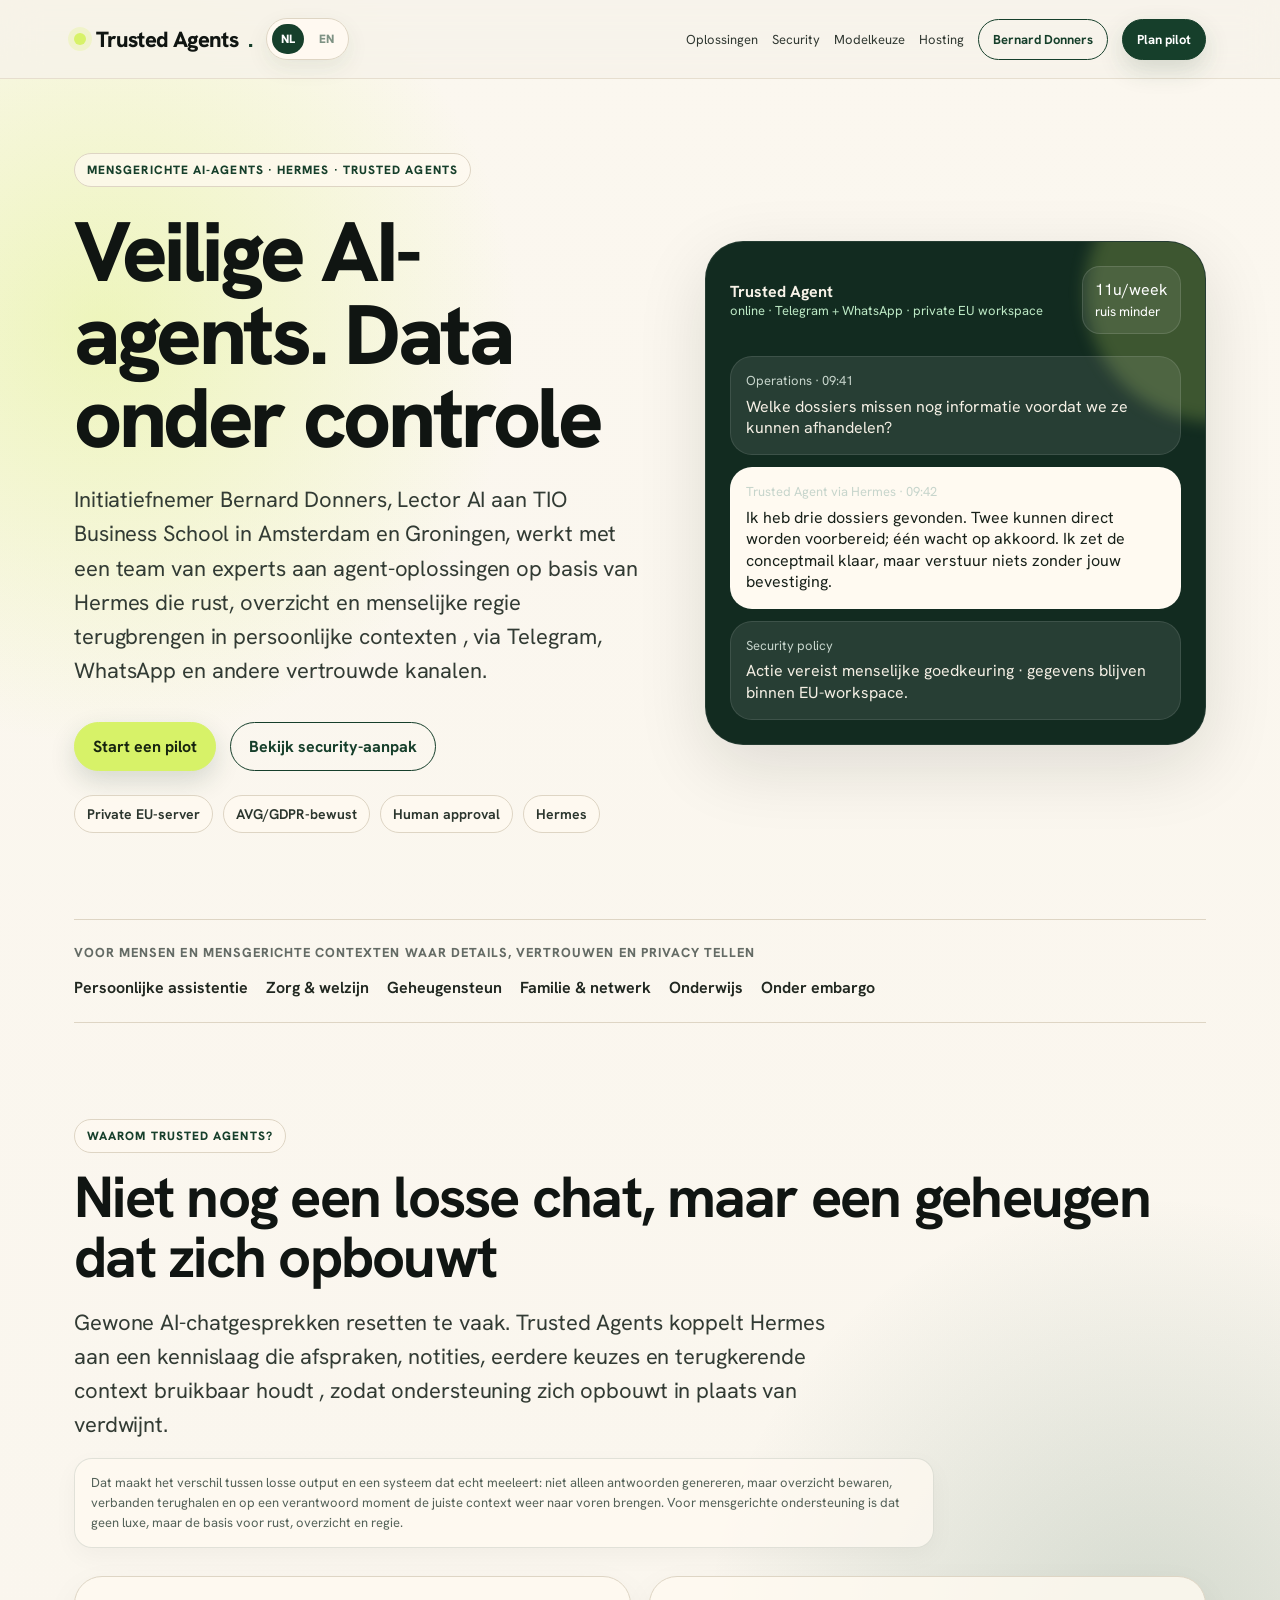
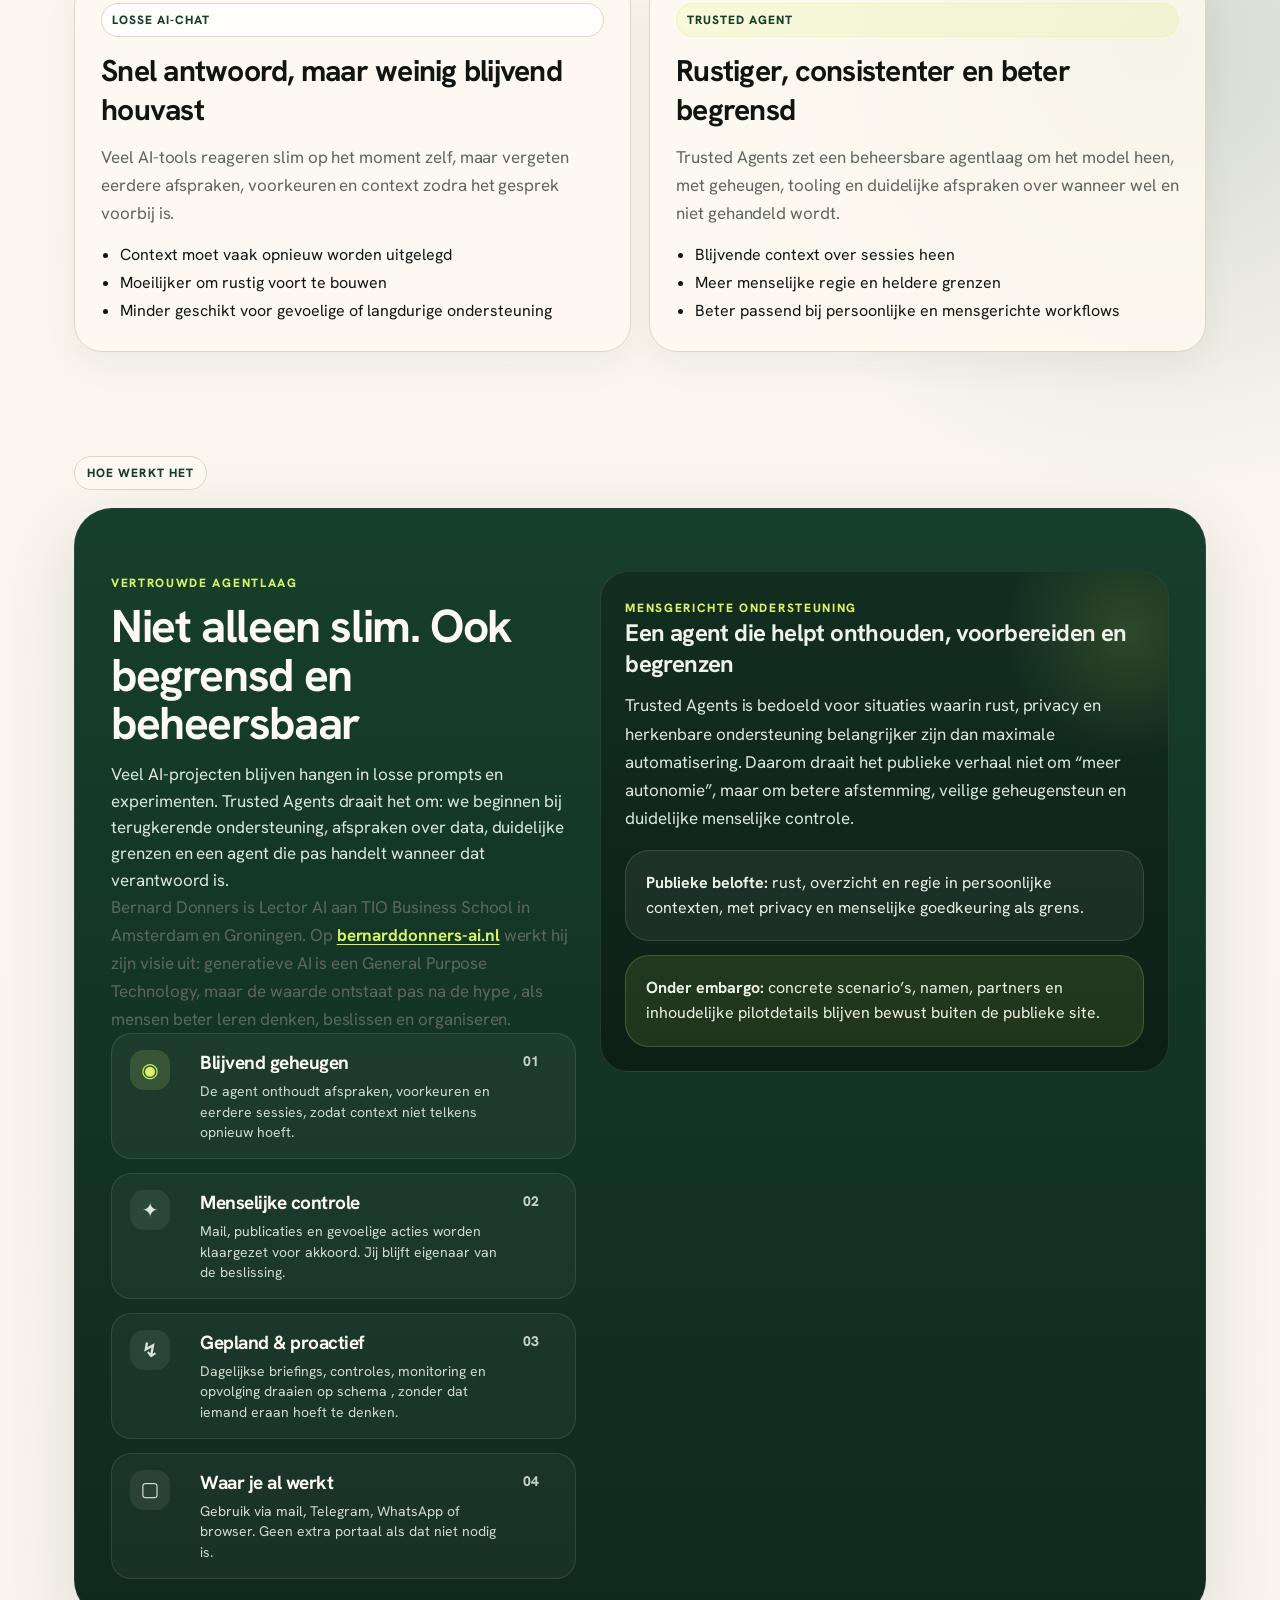
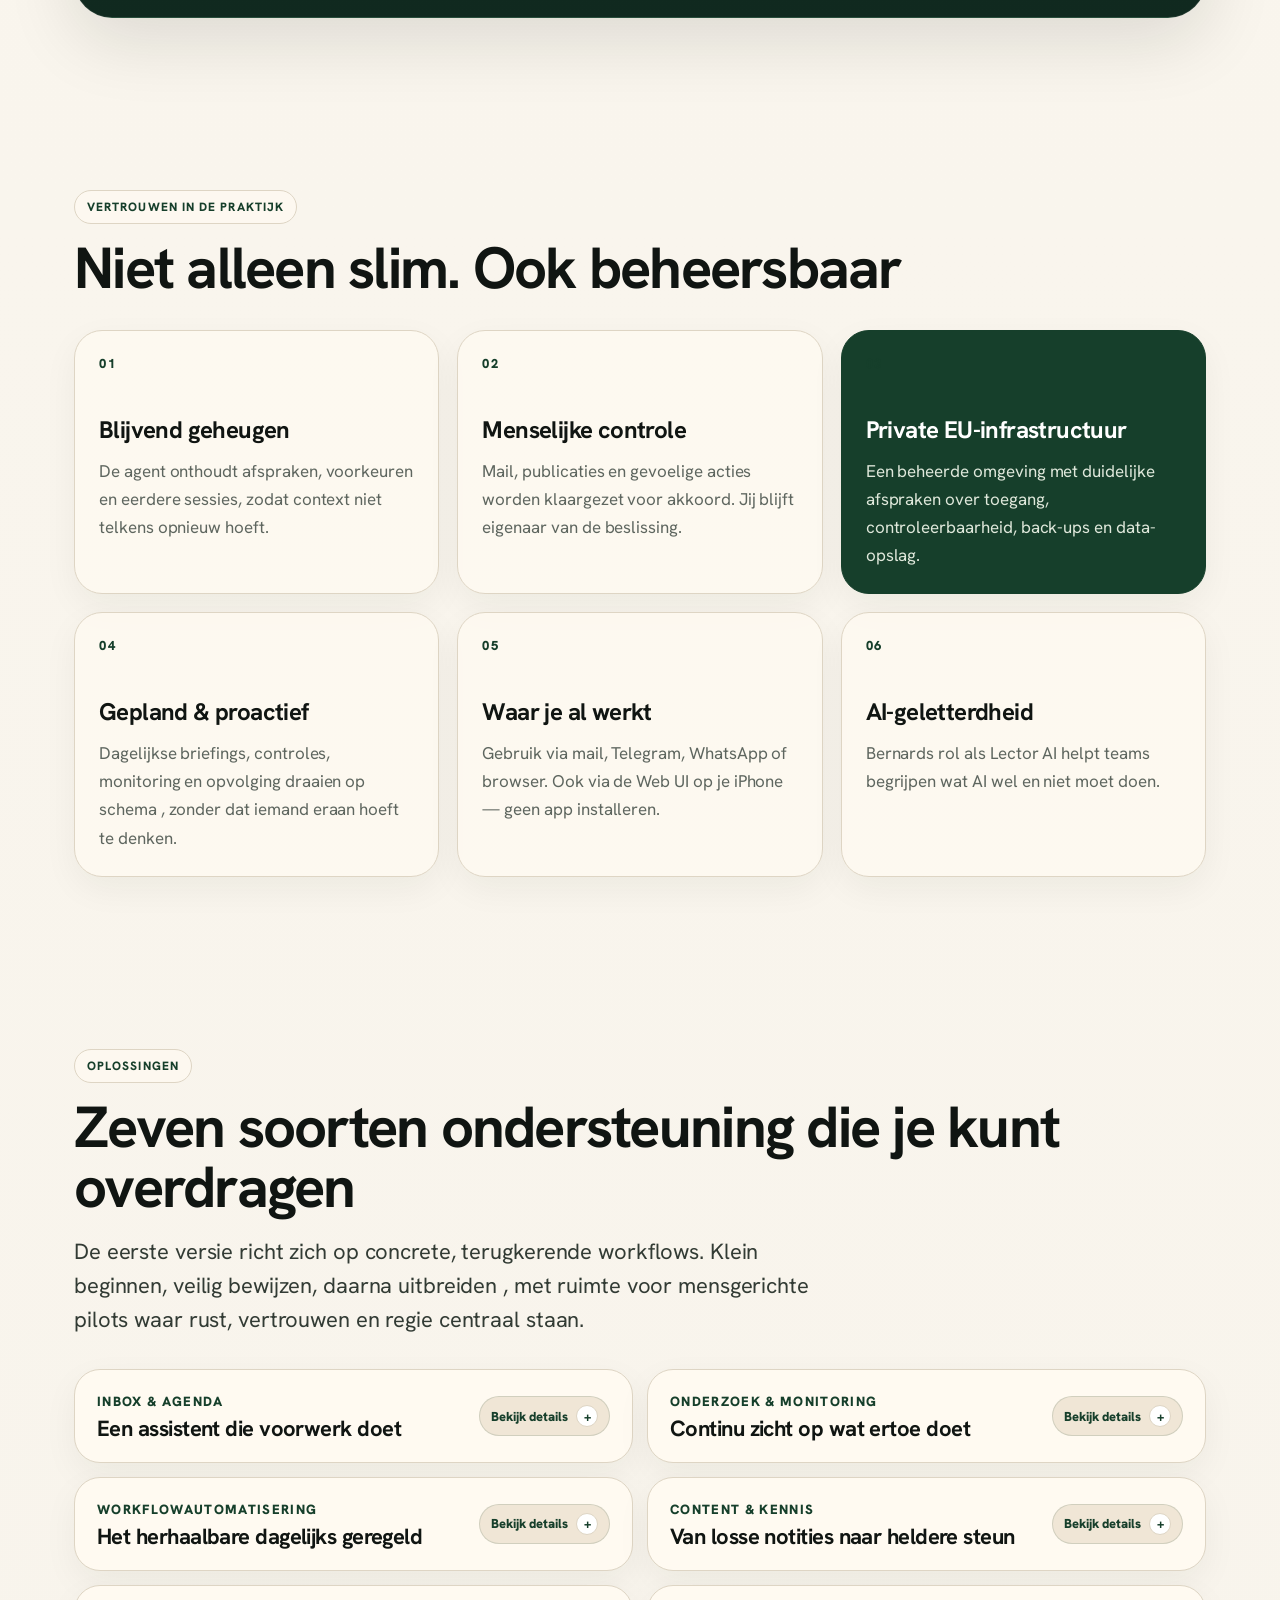
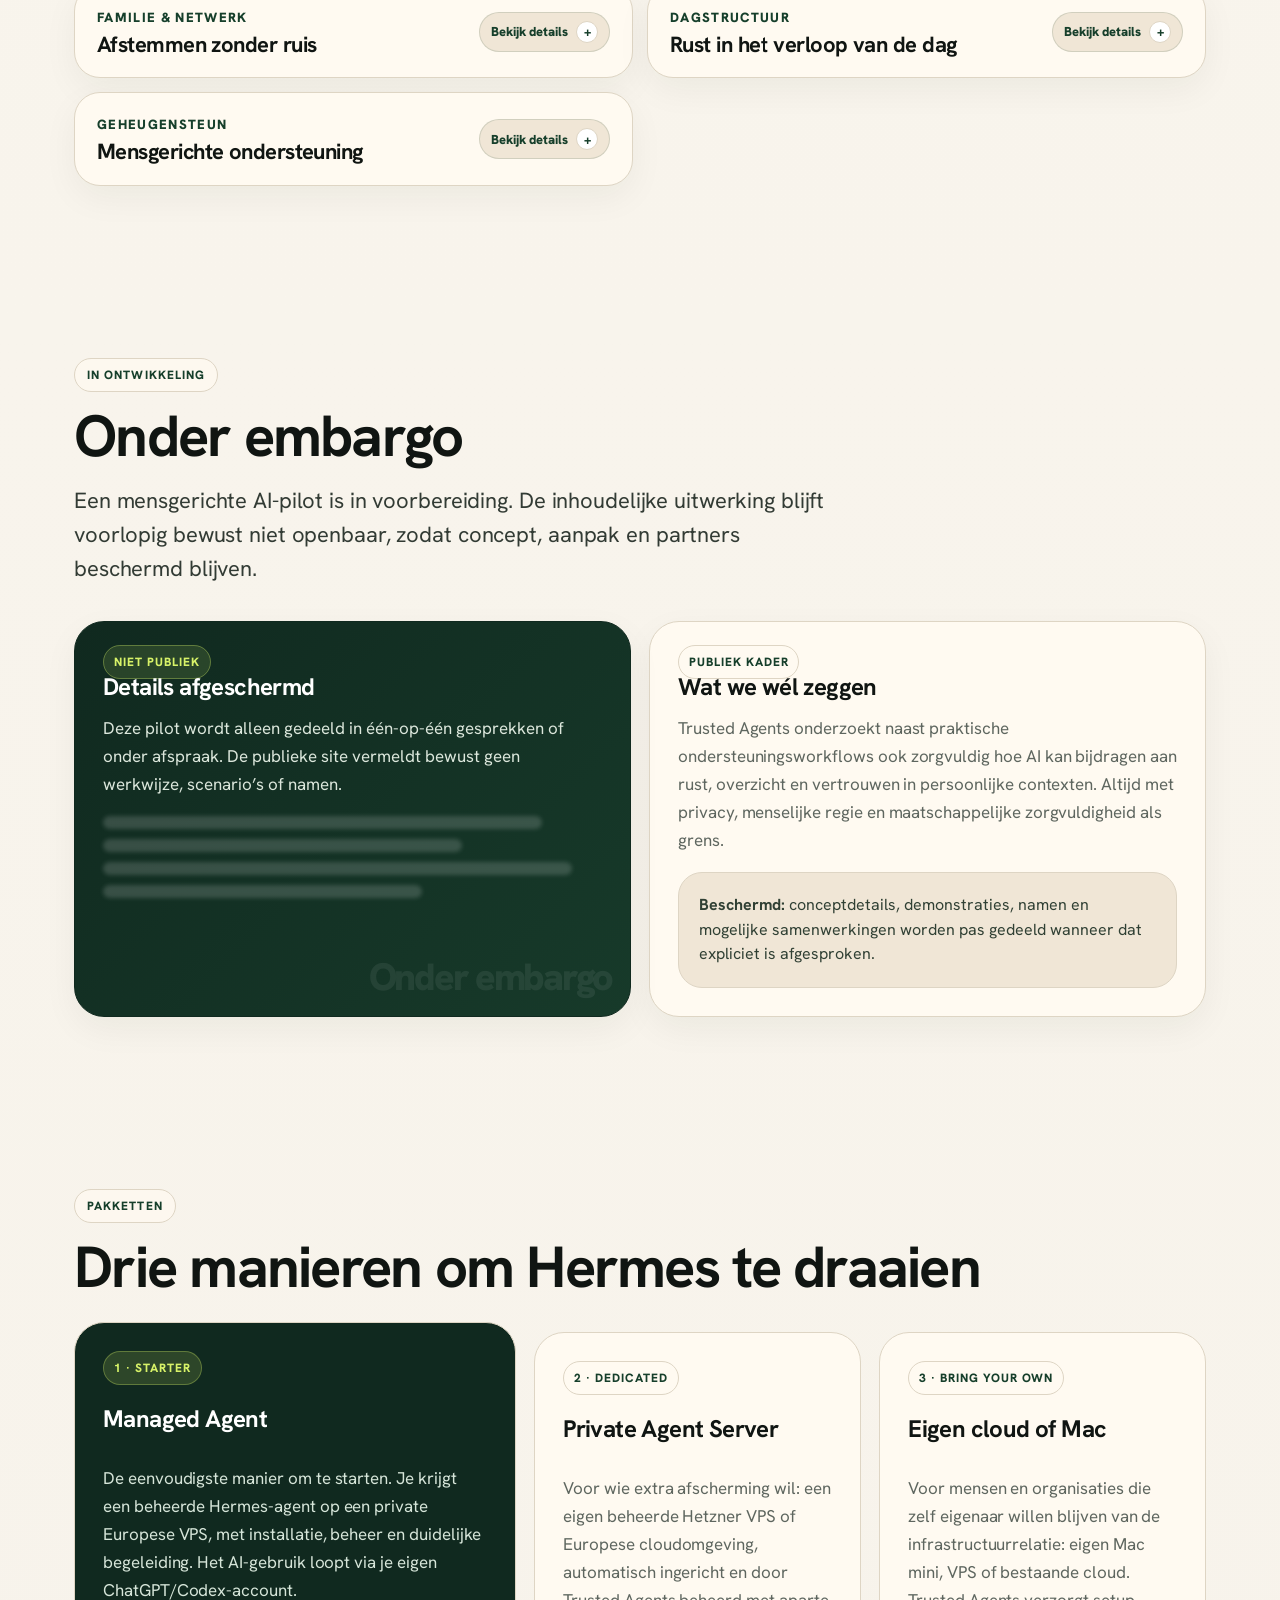
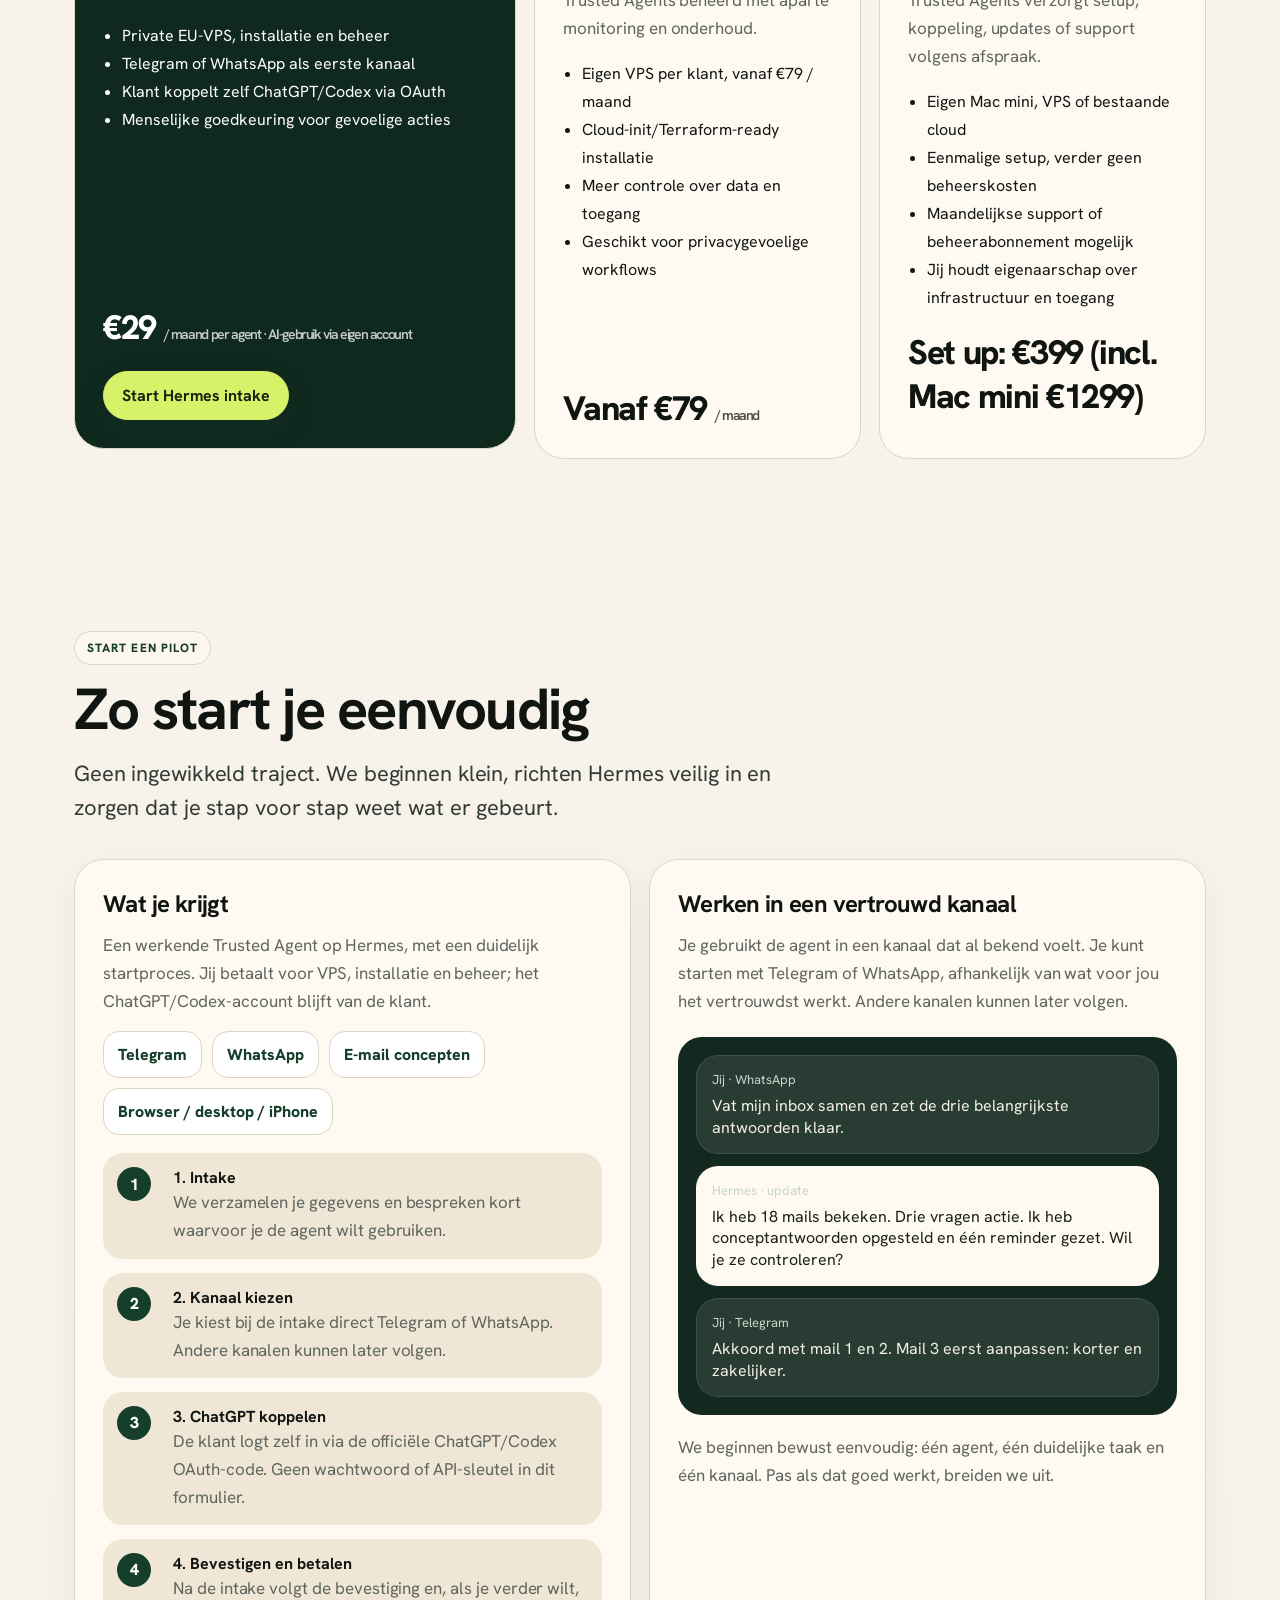
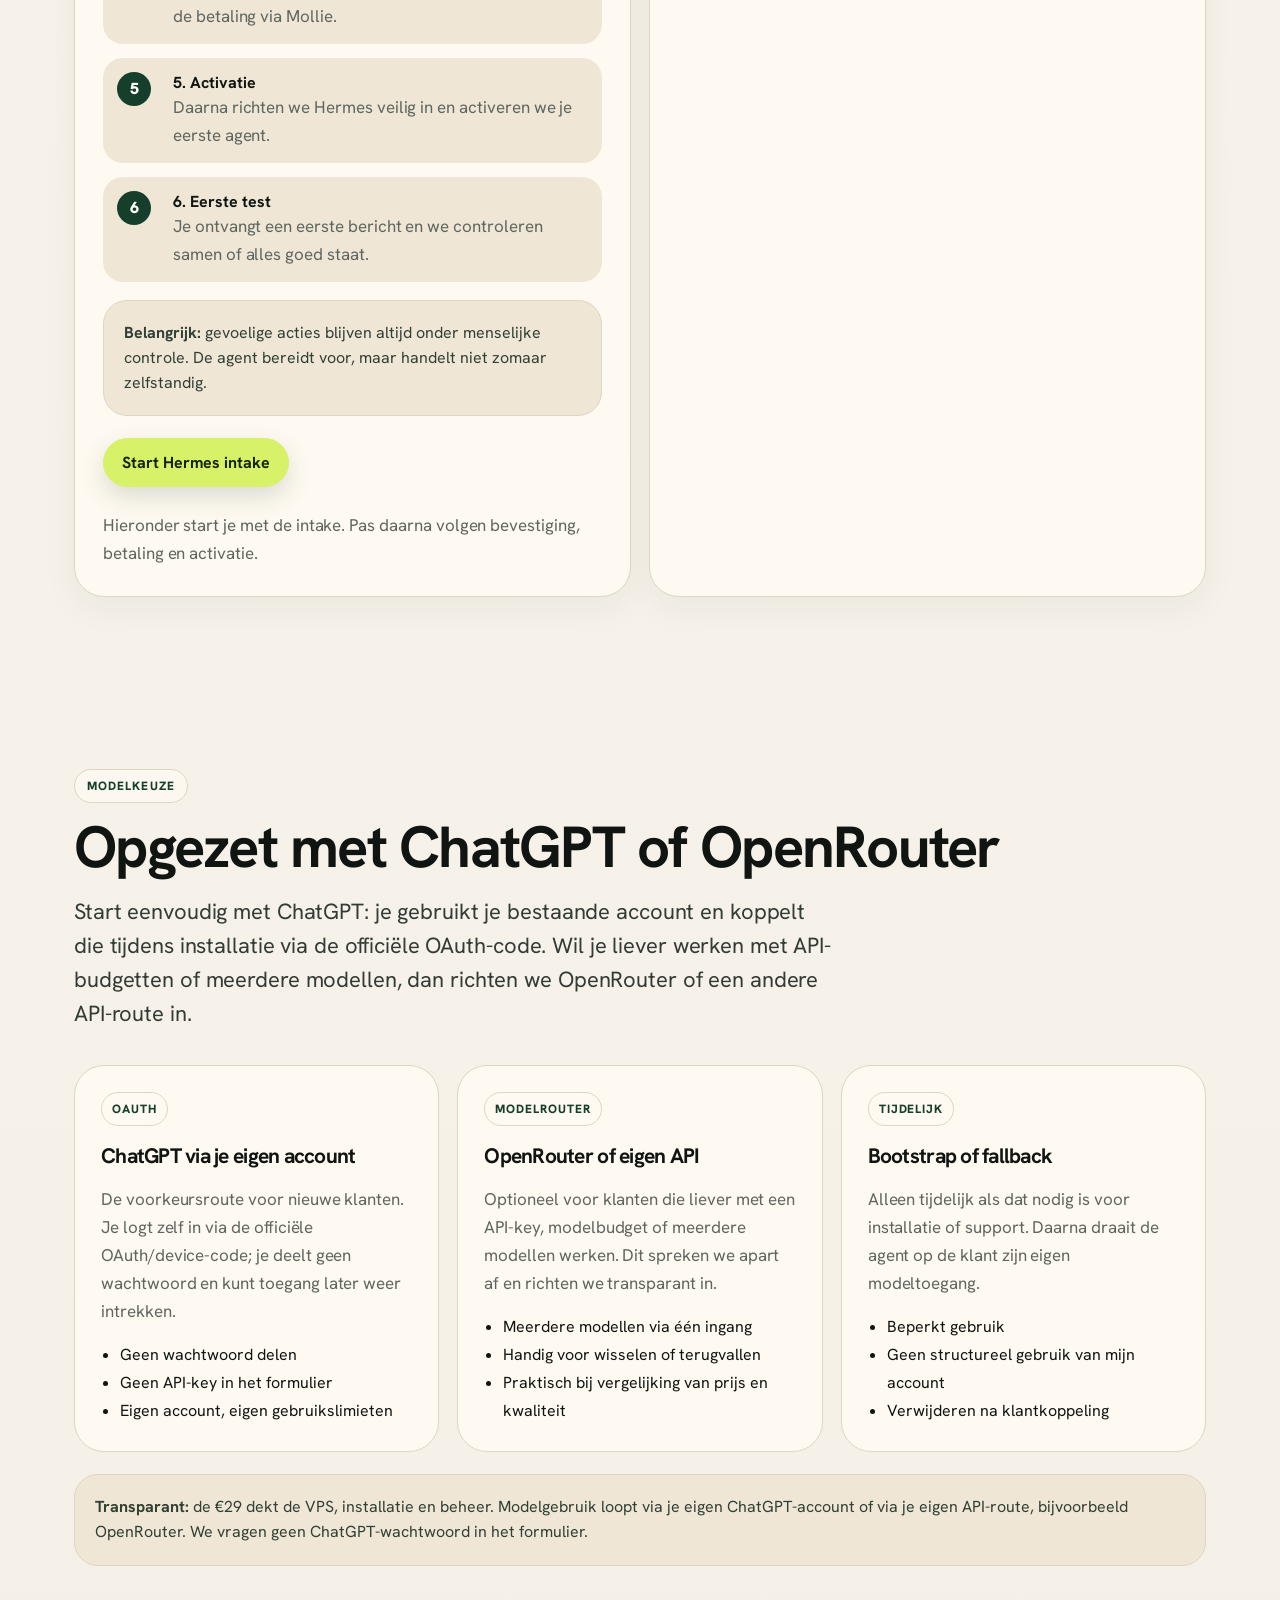
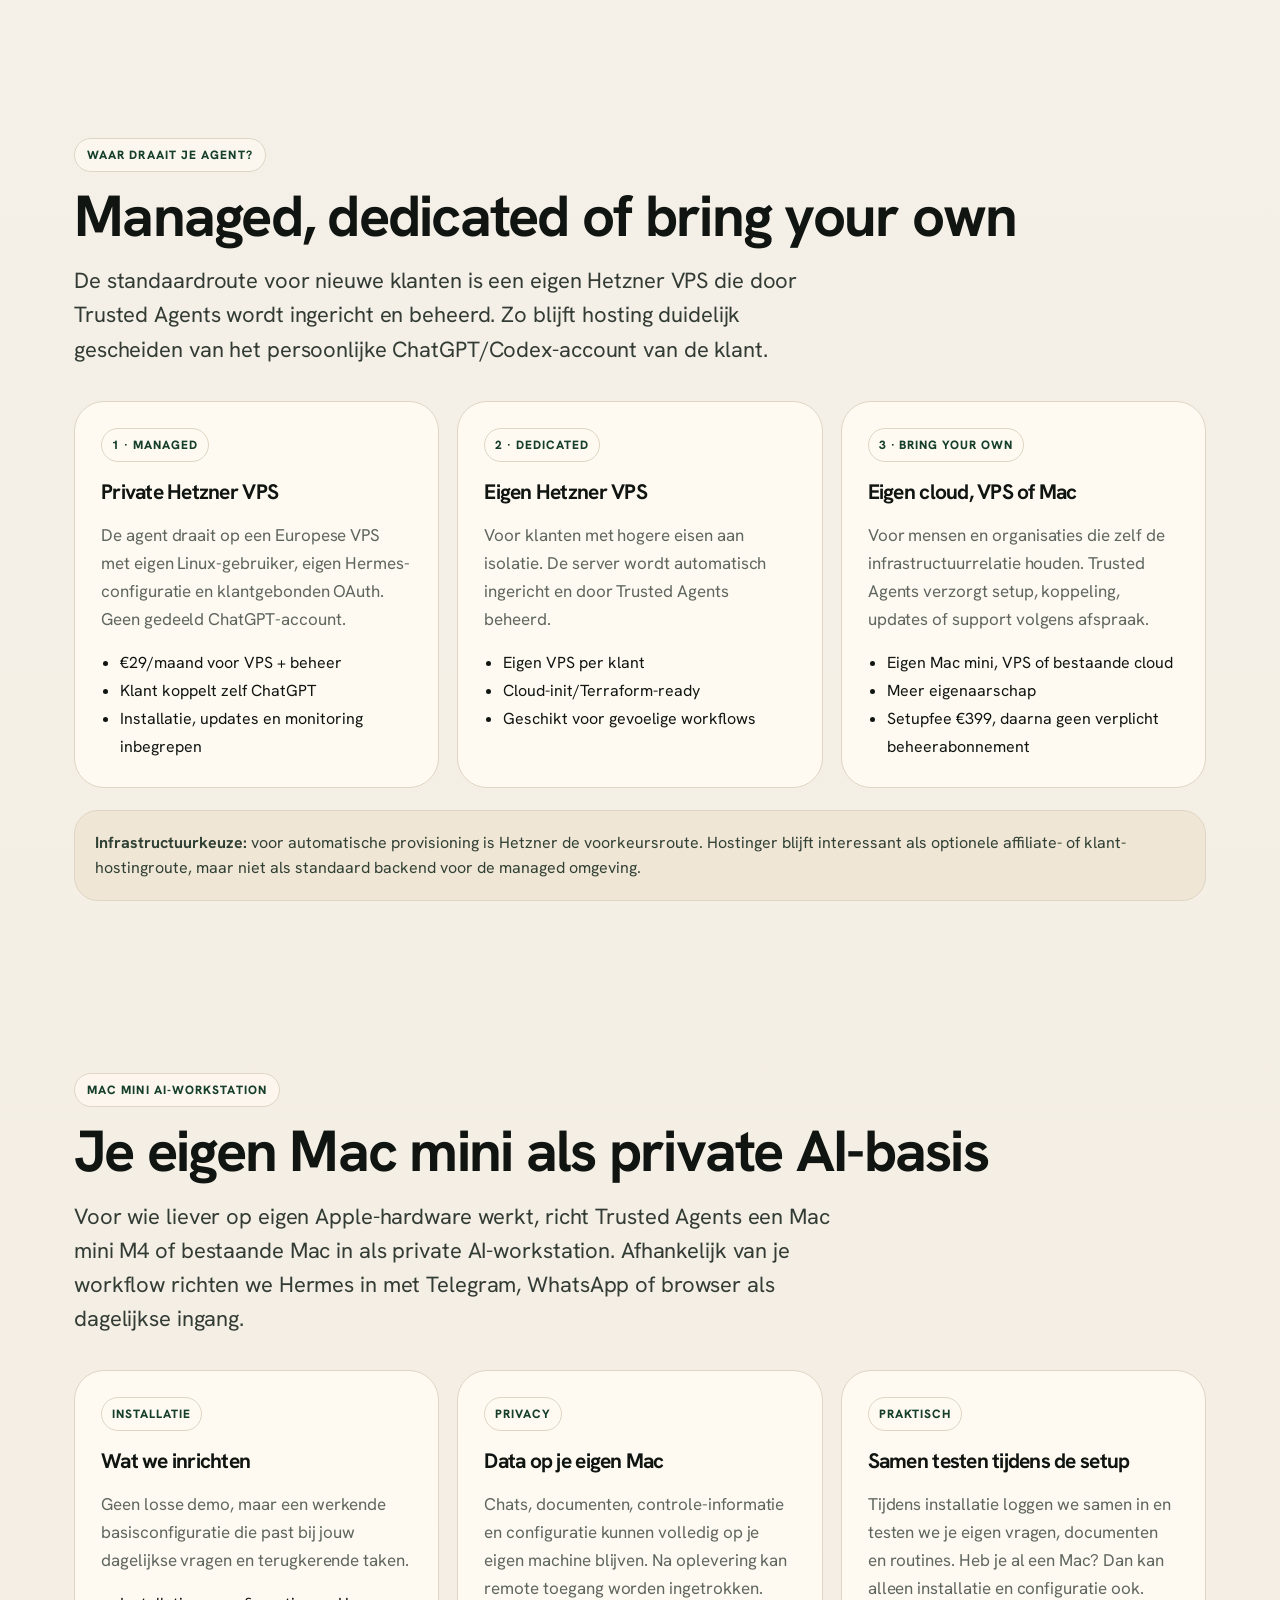
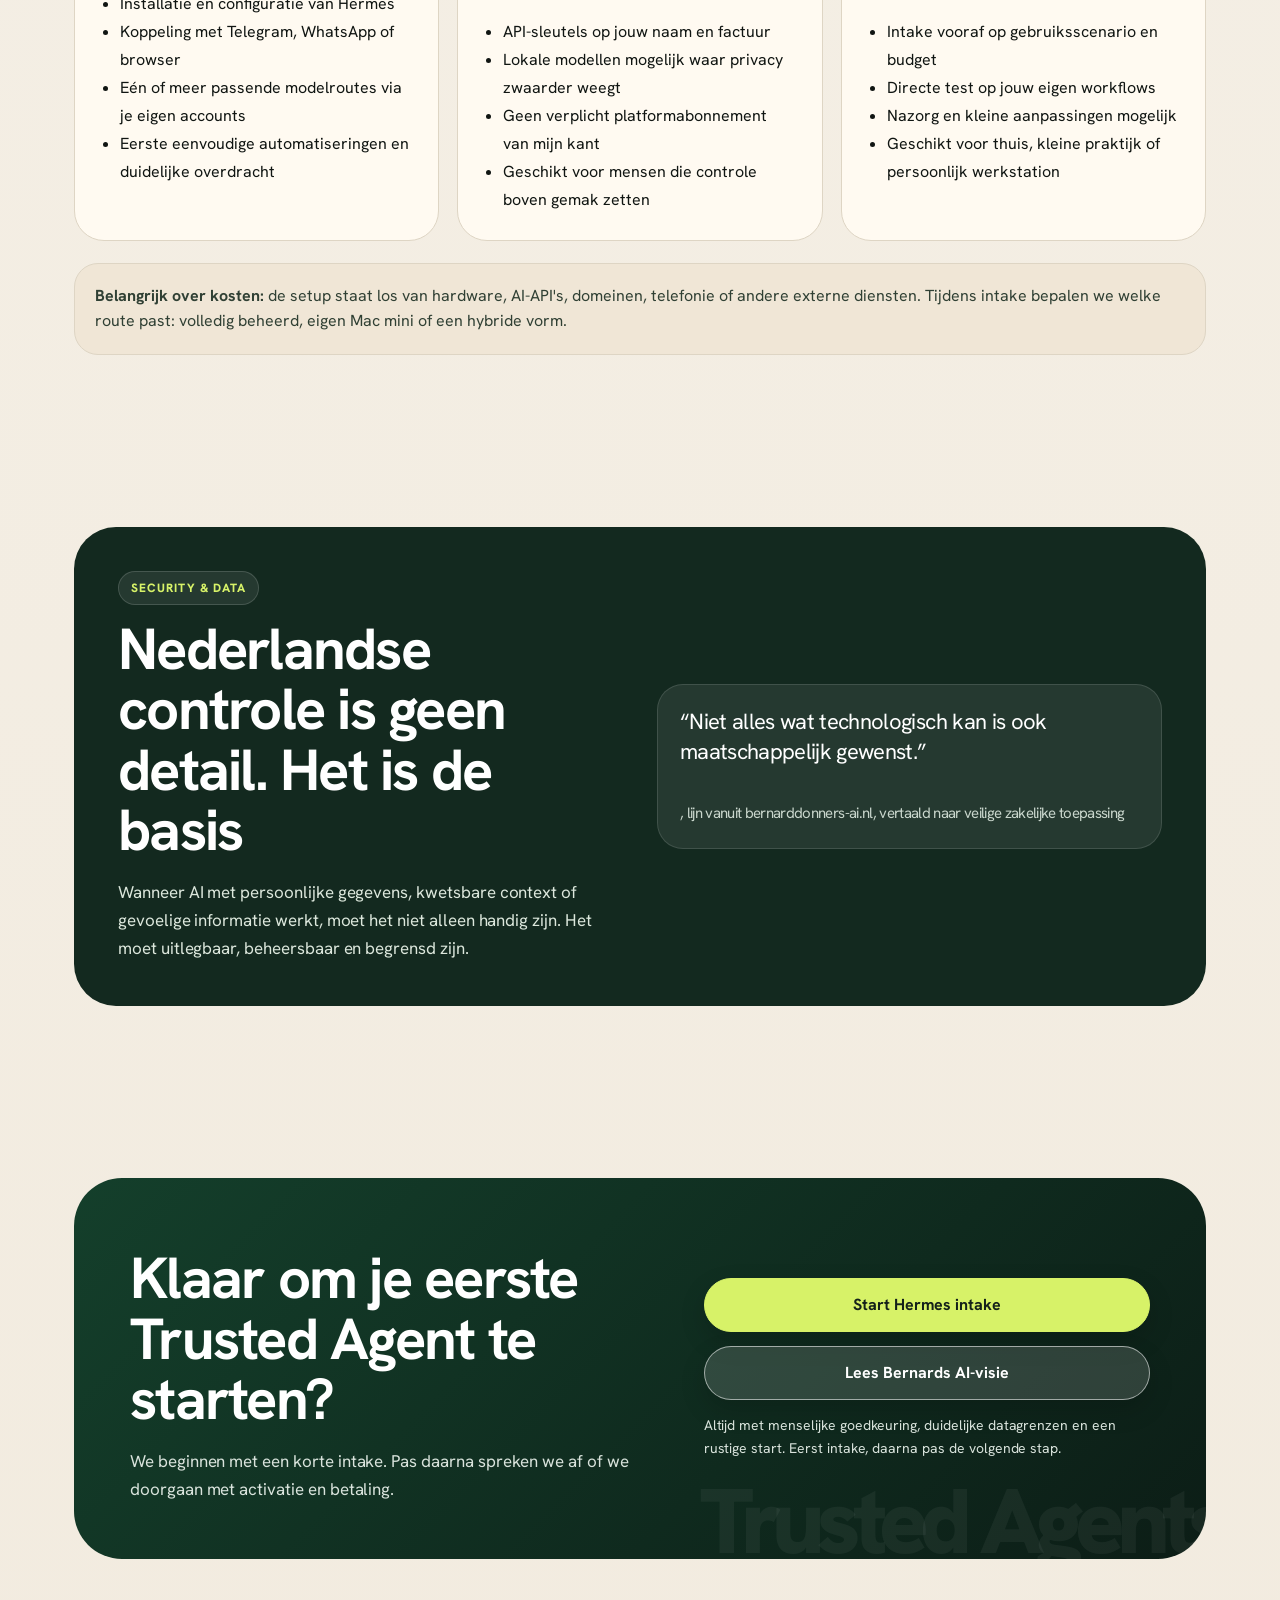
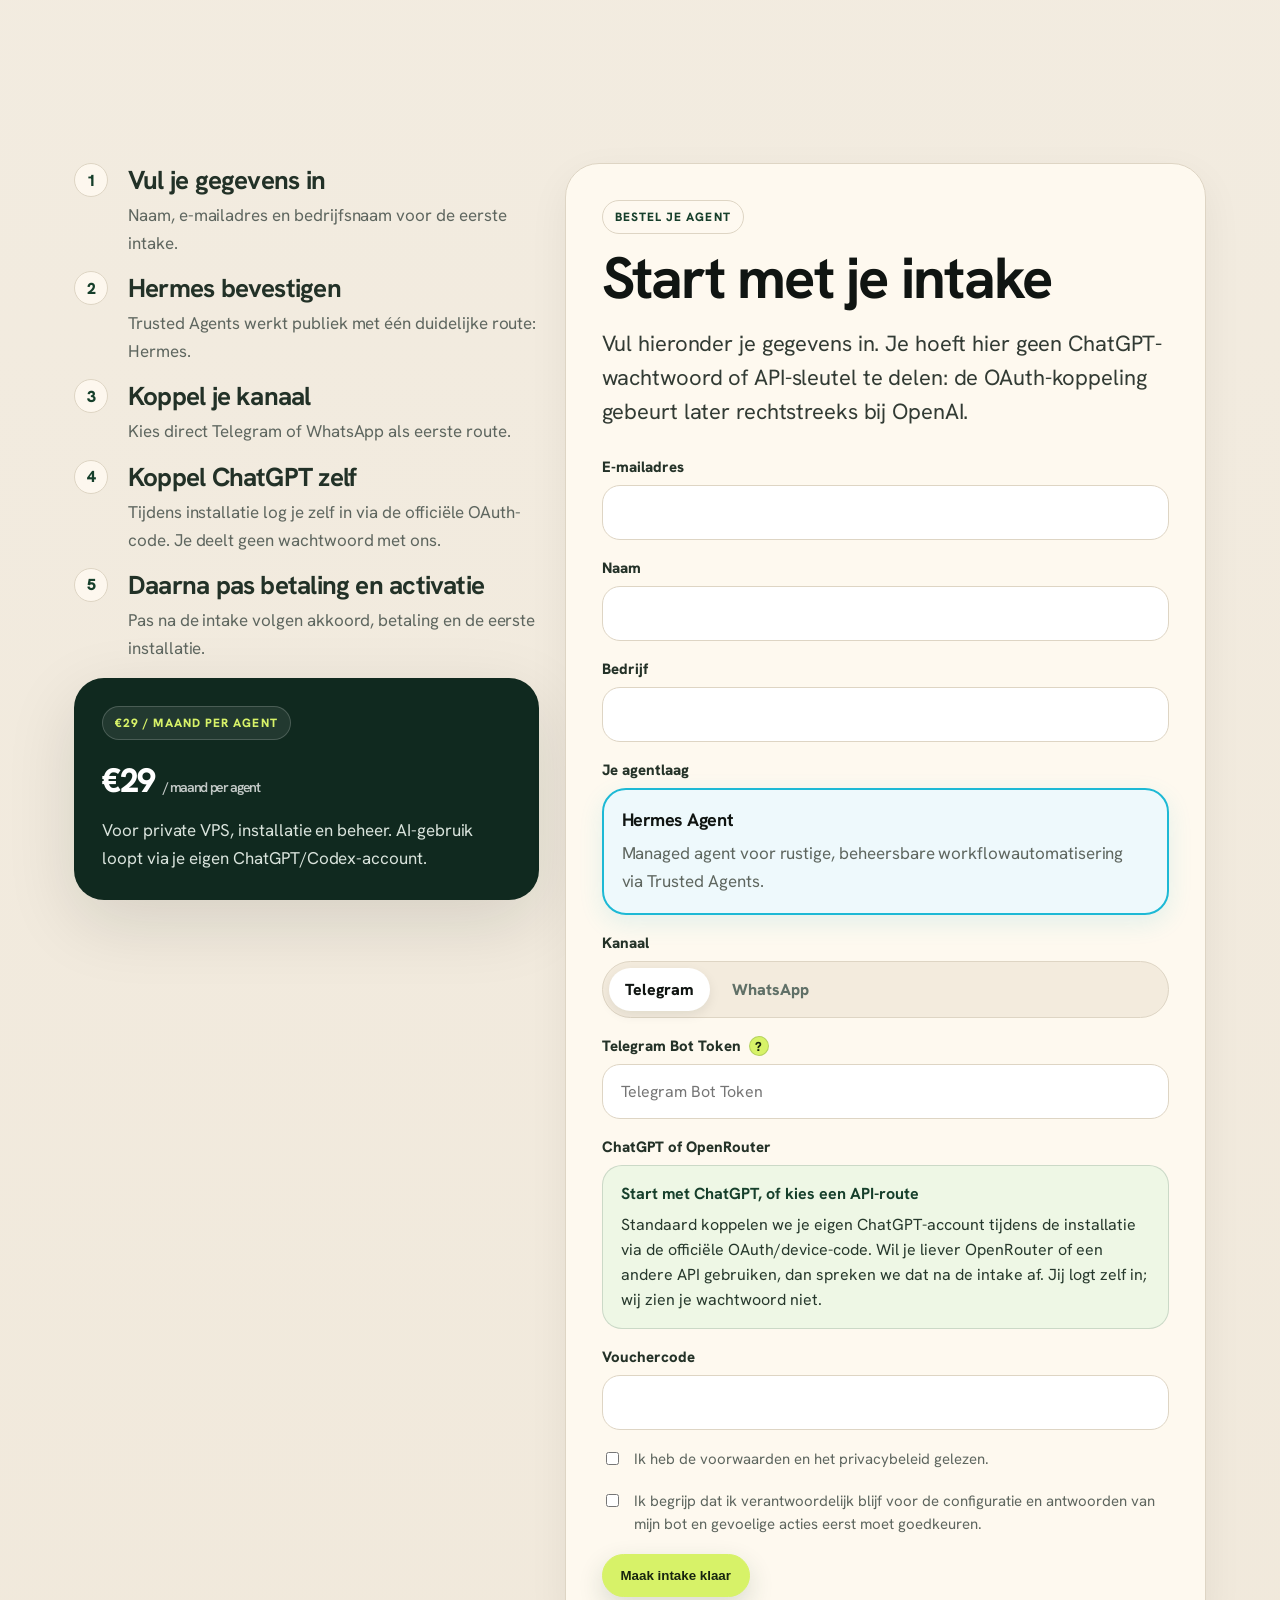
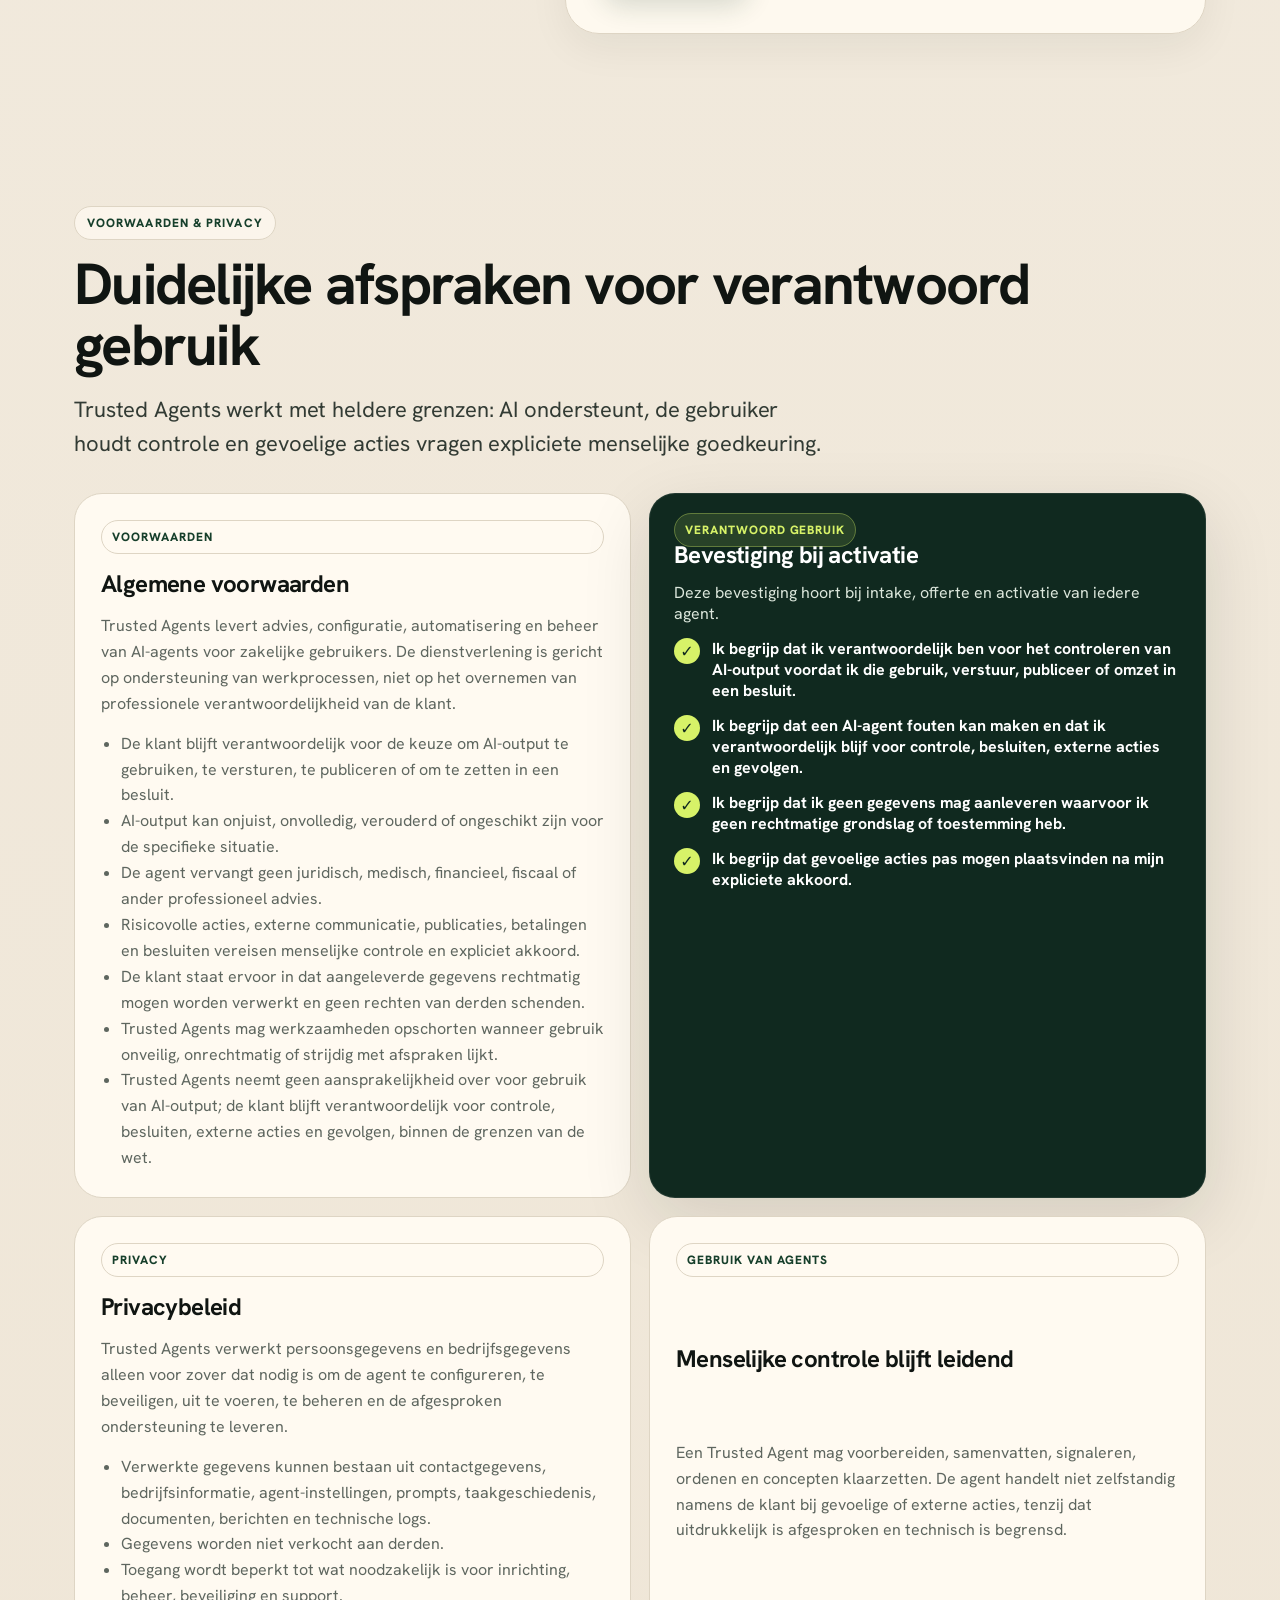
==== commit e96a2926: "Add explicit package pricing to Trusted Agents" ====
--- a/index.html
+++ b/index.html
@@ -120,7 +120,7 @@
     .product.featured{background:#10291f;color:white;transform:translateY(-10px)}
     .product.featured .muted{color:#d6e5d9}.product.featured .tag{background:rgba(215,242,104,.15);color:var(--lime);border-color:rgba(215,242,104,.3)}
     .tag{align-self:flex-start;border:1px solid var(--line);border-radius:999px;padding:8px 10px;font-weight:800;font-size:12px;color:var(--green);text-transform:uppercase;letter-spacing:.08em}
-    ul{padding-left:19px;margin:0;line-height:1.75;color:inherit}.price{font-size:34px;font-weight:800;letter-spacing:-.04em;margin-top:auto}.price span{font-size:14px;color:inherit;font-weight:600;opacity:.75}
+    ul{padding-left:19px;margin:0;line-height:1.75;color:inherit}.price{font-size:34px;font-weight:800;letter-spacing:-.04em;margin-top:auto}.price.package-price-inline{margin-top:0}.price.package-price-offset{margin-top:84px}.price span{font-size:14px;color:inherit;font-weight:600;opacity:.75}.price span.macmini-price-note{font-size:1em;font-weight:800;opacity:1;letter-spacing:-.04em}
     .deploy-grid{display:grid;grid-template-columns:1fr 1fr;gap:18px;margin-top:34px}
     .deploy-panel{background:var(--paper);border:1px solid var(--line);border-radius:30px;padding:28px;box-shadow:0 12px 35px rgba(20,35,24,.05)}
     .deploy-steps{counter-reset:step;display:grid;gap:14px;margin-top:18px}
@@ -378,13 +378,13 @@
 
     <section class="section" id="prijzen">
       <div class="eyebrow">Pakketten</div>
-      <h2>Drie duidelijke startopties</h2>
+      <h2>Drie manieren om Hermes te draaien</h2>
       <div class="products">
         <article class="product featured">
           <span class="tag">1 · Starter</span>
           <h3>Managed Agent</h3>
           <p class="muted">De eenvoudigste manier om te starten. Je krijgt een beheerde Hermes-agent op een private Europese VPS, met installatie, beheer en duidelijke begeleiding. Het AI-gebruik loopt via je eigen ChatGPT/Codex-account.</p>
-          <ul><li>Private EU-VPS, installatie en beheer</li><li>Telegram of WhatsApp als eerste kanaal</li><li>Klant koppelt zelf ChatGPT/Codex via OAuth</li><li>Betaling via Mollie, iDEAL of kaart</li></ul>
+          <ul><li>Private EU-VPS, installatie en beheer</li><li>Telegram of WhatsApp als eerste kanaal</li><li>Klant koppelt zelf ChatGPT/Codex via OAuth</li><li>Menselijke goedkeuring voor gevoelige acties</li></ul>
           <div class="price">€29 <span>/ maand per agent · AI-gebruik via eigen account</span></div>
           <div class="hero-actions" style="margin:4px 0 0">
             <a class="button light" href="#bestel-agent">Start Hermes intake</a>
@@ -393,16 +393,16 @@
         <article class="product">
           <span class="tag">2 · Dedicated</span>
           <h3>Private Agent Server</h3>
-          <p class="muted">Voor wie extra afscherming wil. Je krijgt een eigen omgeving met apart beheer, monitoring en onderhoud.</p>
-          <ul><li>Eigen server of private workspace</li><li>Beheer en updates inbegrepen</li><li>Meer controle over data en toegang</li><li>Geschikt voor gevoelige toepassingen</li></ul>
-          <div class="price">Vanaf €79 <span>/ maand</span></div>
+          <p class="muted">Voor wie extra afscherming wil: een eigen beheerde Hetzner VPS of Europese cloudomgeving, automatisch ingericht en door Trusted Agents beheerd met aparte monitoring en onderhoud.</p>
+          <ul><li>Eigen VPS per klant, vanaf €79 / maand</li><li>Cloud-init/Terraform-ready installatie</li><li>Meer controle over data en toegang</li><li>Geschikt voor privacygevoelige workflows</li></ul>
+          <div class="price package-price-inline package-price-offset">Vanaf €79 <span>/ maand</span></div>
         </article>
         <article class="product">
           <span class="tag">3 · Bring your own</span>
           <h3>Eigen cloud of Mac</h3>
-          <p class="muted">Voor wie liever met een eigen server of Mac werkt. Trusted Agents helpt met installatie, koppeling en overdracht.</p>
-          <ul><li>Je eigen VPS, Mac mini of bestaande omgeving</li><li>Eenmalige setup</li><li>Support mogelijk</li><li>Jij houdt de infrastructuur in beheer</li></ul>
-          <div class="price">Setup + beheer</div>
+          <p class="muted">Voor mensen en organisaties die zelf eigenaar willen blijven van de infrastructuurrelatie: eigen Mac mini, VPS of bestaande cloud. Trusted Agents verzorgt setup, koppeling, updates of support volgens afspraak.</p>
+          <ul><li>Eigen Mac mini, VPS of bestaande cloud</li><li>Eenmalige setup, verder geen beheerskosten</li><li>Maandelijkse support of beheerabonnement mogelijk</li><li>Jij houdt eigenaarschap over infrastructuur en toegang</li></ul>
+          <div class="price package-price-inline">Set up: €399 <span class="macmini-price-note">(incl. Mac mini €1299)</span></div>
         </article>
       </div>
     </section>
@@ -496,7 +496,7 @@
           <span class="tag">3 · Bring your own</span>
           <strong>Eigen cloud, VPS of Mac</strong>
           <p class="muted">Voor mensen en organisaties die zelf de infrastructuurrelatie houden. Trusted Agents verzorgt setup, koppeling, updates of support volgens afspraak.</p>
-          <ul><li>Eigen Mac mini, VPS of bestaande cloud</li><li>Meer eigenaarschap</li><li>Setupfee + beheerabonnement mogelijk</li></ul>
+          <ul><li>Eigen Mac mini, VPS of bestaande cloud</li><li>Meer eigenaarschap</li><li>Setupfee €399, daarna geen verplicht beheerabonnement</li></ul>
         </article>
       </div>
       <div class="flow-note"><strong>Infrastructuurkeuze:</strong> voor automatische provisioning is Hetzner de voorkeursroute. Hostinger blijft interessant als optionele affiliate- of klant-hostingroute, maar niet als standaard backend voor de managed omgeving.</div>
@@ -797,32 +797,33 @@
         "Beschermd:": "Protected:",
         "conceptdetails, demonstraties, namen en mogelijke samenwerkingen worden pas gedeeld wanneer dat expliciet is afgesproken.": "concept details, demonstrations, names and potential collaborations are only shared when explicitly agreed.",
         "Pakketten": "Packages",
-        "Drie duidelijke startopties": "Three clear ways to start",
+        "Drie manieren om Hermes te draaien": "Three ways to run Hermes",
         "1 · Starter": "1 · Starter",
         "Managed Agent": "Managed Agent",
         "De eenvoudigste manier om te starten. Je krijgt een beheerde Hermes-agent op een private Europese VPS, met installatie, beheer en duidelijke begeleiding. Het AI-gebruik loopt via je eigen ChatGPT/Codex-account.": "The simplest way to start. You get a managed Hermes agent on a private European VPS, with installation, management and clear guidance. AI usage runs through your own ChatGPT/Codex account.",
         "Private EU-VPS, installatie en beheer": "Private EU VPS, installation and management",
         "Telegram of WhatsApp als eerste kanaal": "Telegram or WhatsApp as the first channel",
         "Klant koppelt zelf ChatGPT/Codex via OAuth": "Customer connects ChatGPT/Codex via OAuth",
-        "Betaling via Mollie, iDEAL of kaart": "Payment via Mollie, iDEAL or card",
+        "Menselijke goedkeuring voor gevoelige acties": "Human approval for sensitive actions",
         "/ maand per agent · AI-gebruik via eigen account": "/ month per agent · AI usage through own account",
         "2 · Dedicated": "2 · Dedicated",
         "Private Agent Server": "Private Agent Server",
-        "Voor wie extra afscherming wil. Je krijgt een eigen omgeving met apart beheer, monitoring en onderhoud.": "For those who want extra separation. You get your own environment with separate management, monitoring and maintenance.",
-        "Eigen server of private workspace": "Own server or private workspace",
+        "Voor wie extra afscherming wil: een eigen beheerde Hetzner VPS of Europese cloudomgeving, automatisch ingericht en door Trusted Agents beheerd met aparte monitoring en onderhoud.": "For those who want extra separation: their own managed Hetzner VPS or European cloud environment, automatically set up and managed by Trusted Agents with separate monitoring and maintenance.",
+        "Eigen VPS per klant, vanaf €79 / maand": "Own VPS per customer, from €79 / month",
         "Beheer en updates inbegrepen": "Management and updates included",
         "Meer controle over data en toegang": "More control over data and access",
-        "Geschikt voor gevoelige toepassingen": "Suitable for sensitive use cases",
+        "Geschikt voor privacygevoelige workflows": "Suitable for privacy-sensitive workflows",
         "Vanaf €79": "From €79",
         "/ maand": "/ month",
         "3 · Bring your own": "3 · Bring your own",
         "Eigen cloud of Mac": "Own cloud or Mac",
-        "Voor wie liever met een eigen server of Mac werkt. Trusted Agents helpt met installatie, koppeling en overdracht.": "For those who prefer to work with their own server or Mac. Trusted Agents helps with installation, connection and handover.",
+        "Voor mensen en organisaties die zelf eigenaar willen blijven van de infrastructuurrelatie: eigen Mac mini, VPS of bestaande cloud. Trusted Agents verzorgt setup, koppeling, updates of support volgens afspraak.": "For people and organizations that want to remain owner of the infrastructure relationship: their own Mac mini, VPS or existing cloud. Trusted Agents provides setup, integration, updates or support as agreed.",
         "Je eigen VPS, Mac mini of bestaande omgeving": "Your own VPS, Mac mini or existing environment",
-        "Eenmalige setup": "One-time setup",
-        "Support mogelijk": "Support available",
-        "Jij houdt de infrastructuur in beheer": "You keep control of the infrastructure",
-        "Setup + beheer": "Setup + management",
+        "Eenmalige setup, verder geen beheerskosten": "One-time setup, no further management costs",
+        "Maandelijkse support of beheerabonnement mogelijk": "Monthly support or management subscription possible",
+        "Jij houdt eigenaarschap over infrastructuur en toegang": "You keep ownership of infrastructure and access",
+        "Set up: €399": "Set up: €399",
+        "(incl. Mac mini €1299)": "(incl. Mac mini €1299)",
         "Start Hermes intake": "Start Hermes intake",
         "Zo start je eenvoudig": "This is how you start simply",
         "Geen ingewikkeld traject. We beginnen klein, richten Hermes veilig in en zorgen dat je stap voor stap weet wat er gebeurt.": "No complicated process. We start small, set up Hermes safely and make sure you know step by step what happens.",
@@ -892,7 +893,7 @@
         "Voor mensen en organisaties die zelf de infrastructuurrelatie houden. Trusted Agents verzorgt setup, koppeling, updates of support volgens afspraak.": "For people and organizations that keep the infrastructure relationship themselves. Trusted Agents provides setup, integration, updates or support as agreed.",
         "Eigen Mac mini, VPS of bestaande cloud": "Own Mac mini, VPS or existing cloud",
         "Meer eigenaarschap": "More ownership",
-        "Setupfee + beheerabonnement mogelijk": "Setup fee + management subscription possible",
+        "Setupfee €399, daarna geen verplicht beheerabonnement": "Setup fee €399, then no mandatory management subscription",
         "Infrastructuurkeuze:": "Infrastructure choice:",
         "voor automatische provisioning is Hetzner de voorkeursroute. Hostinger blijft interessant als optionele affiliate- of klant-hostingroute, maar niet als standaard backend voor de managed omgeving.": "for automatic provisioning, Hetzner is the preferred route. Hostinger remains interesting as an optional affiliate or customer-hosting route, but not as the standard backend for the managed environment.",
         "Mac mini AI-workstation": "Mac mini AI workstation",
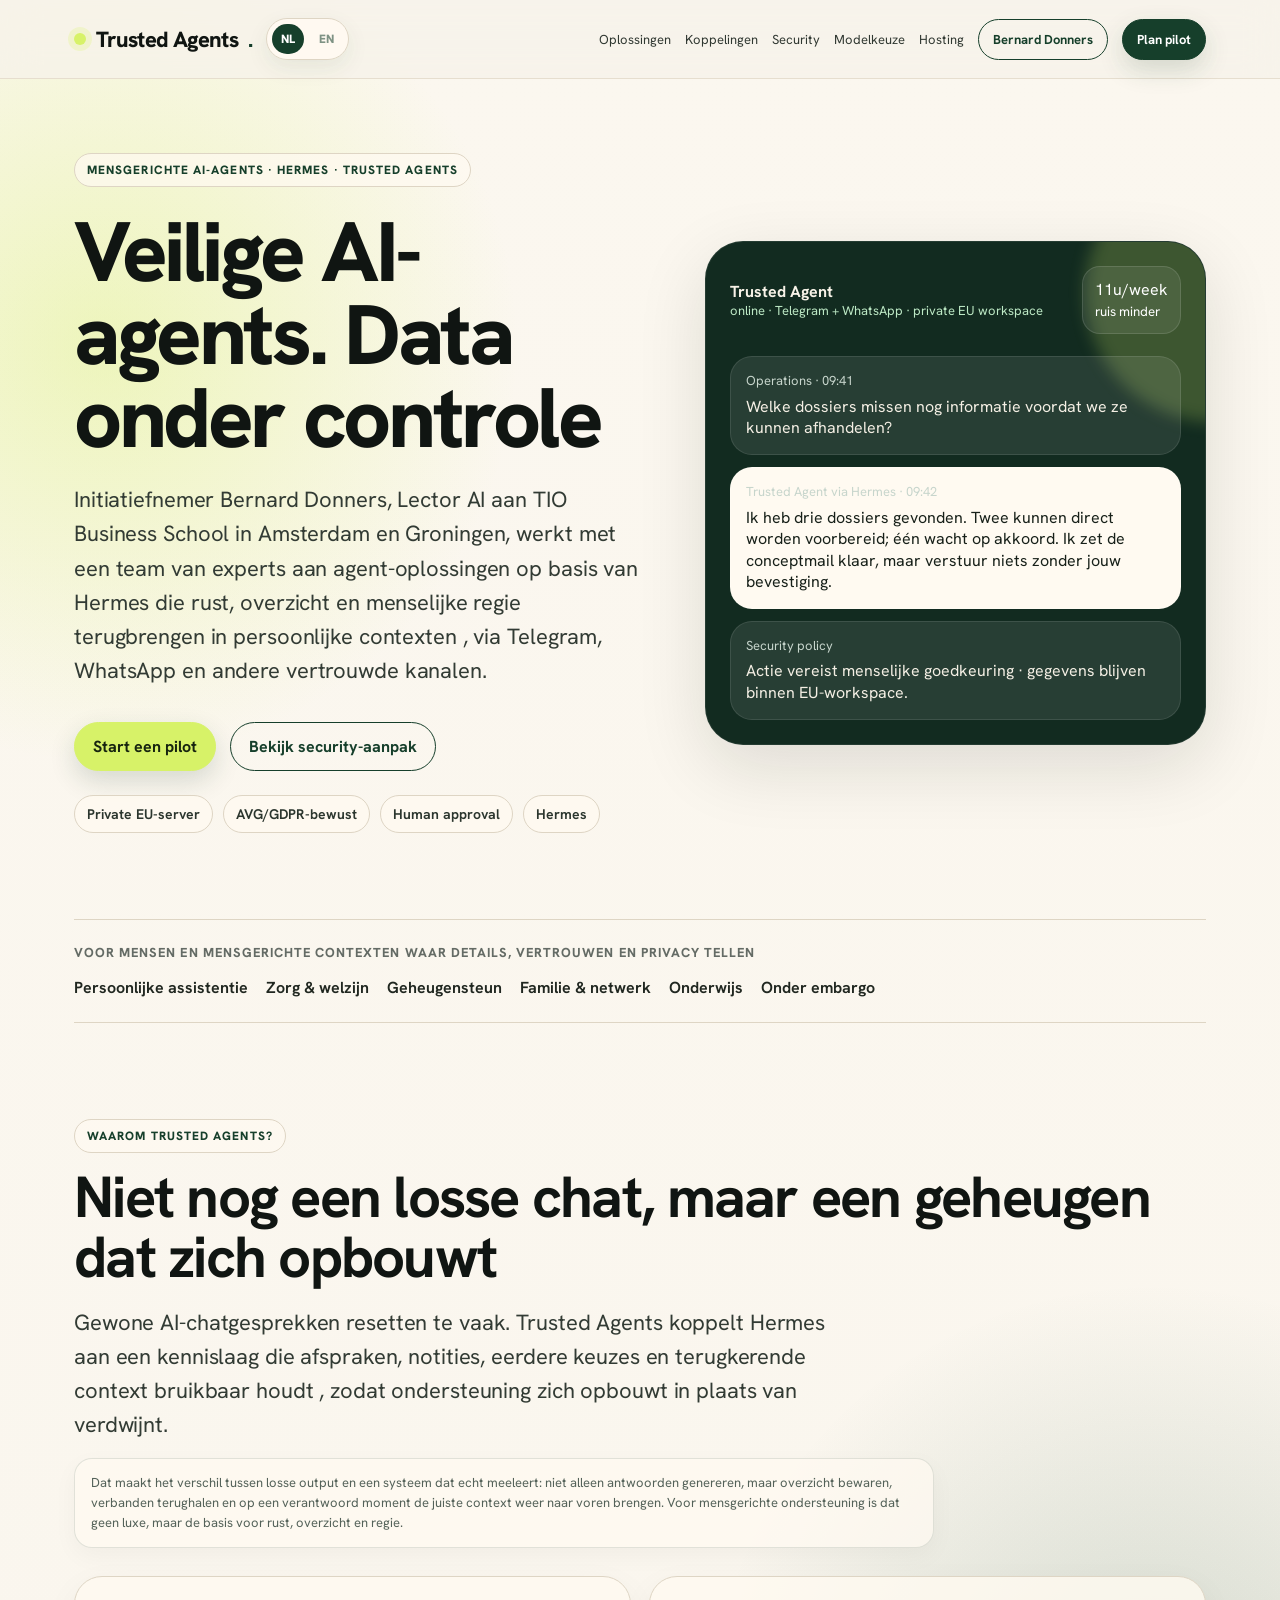
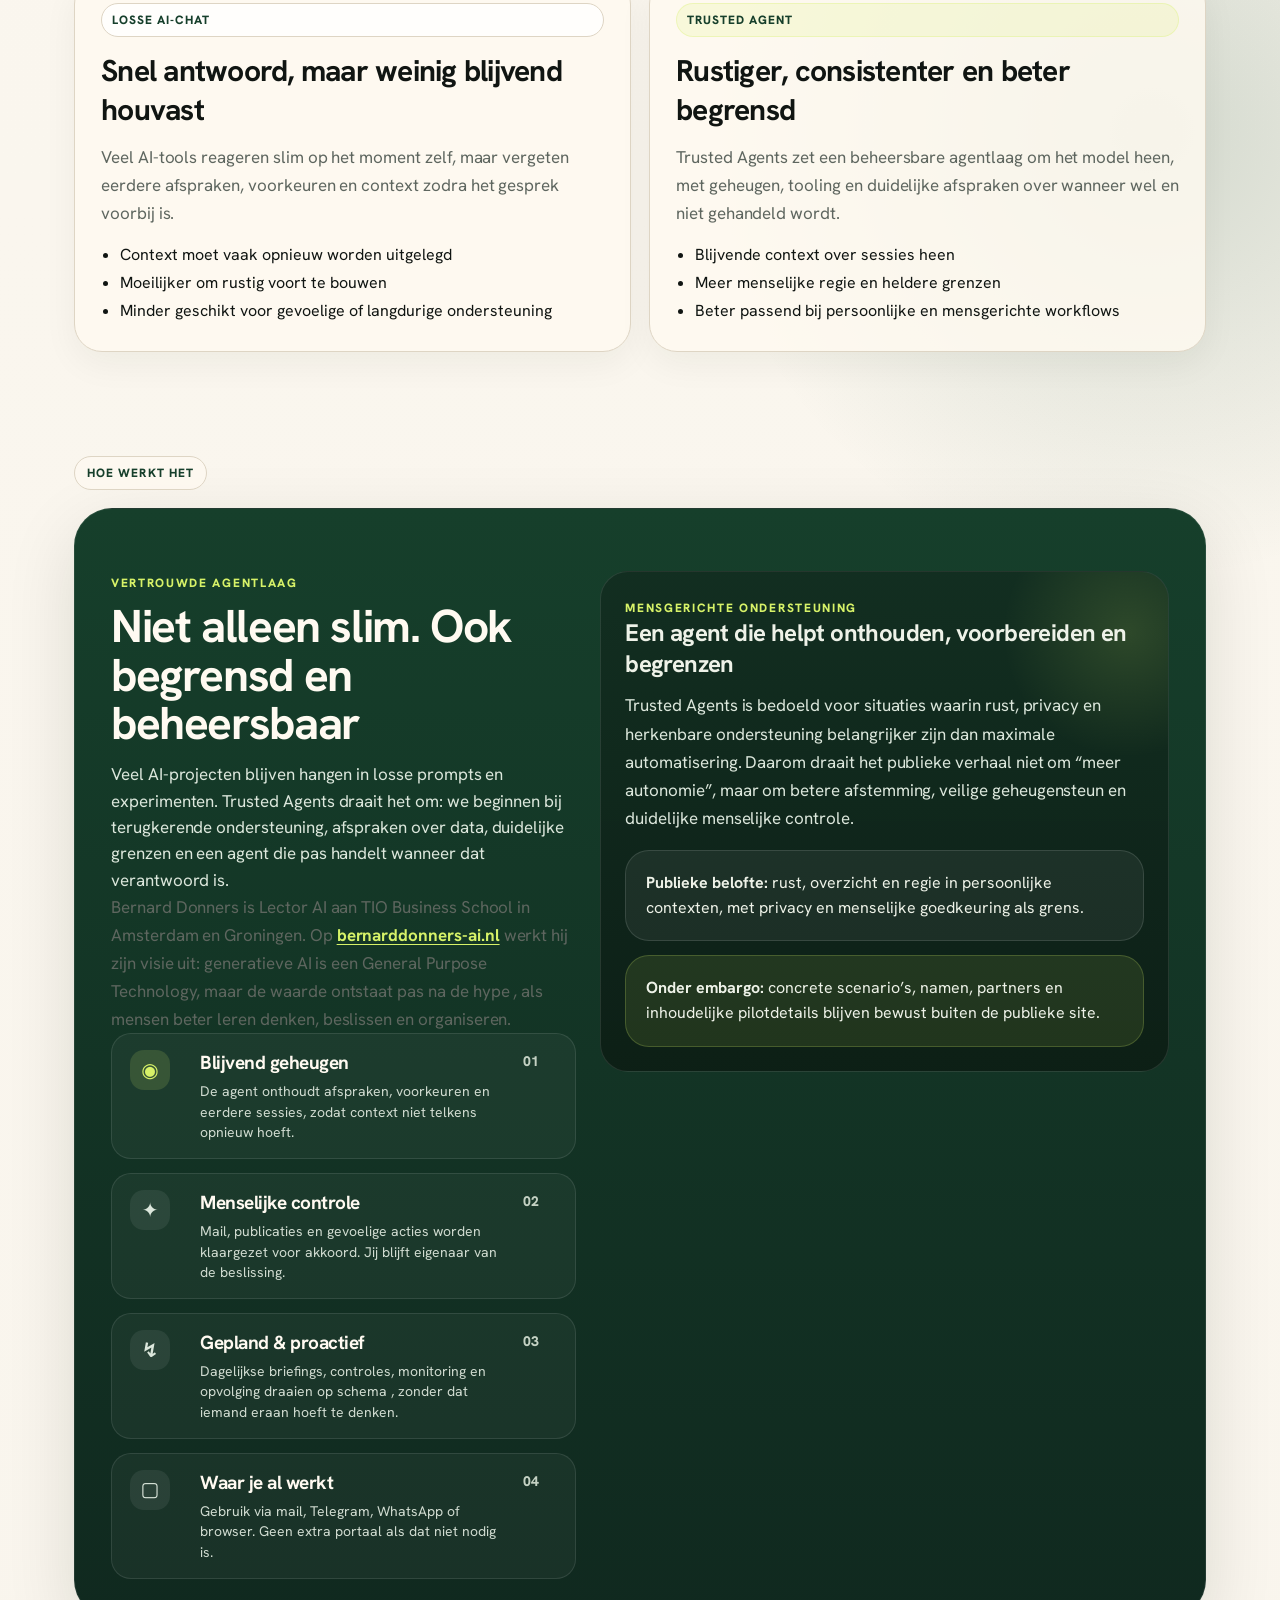
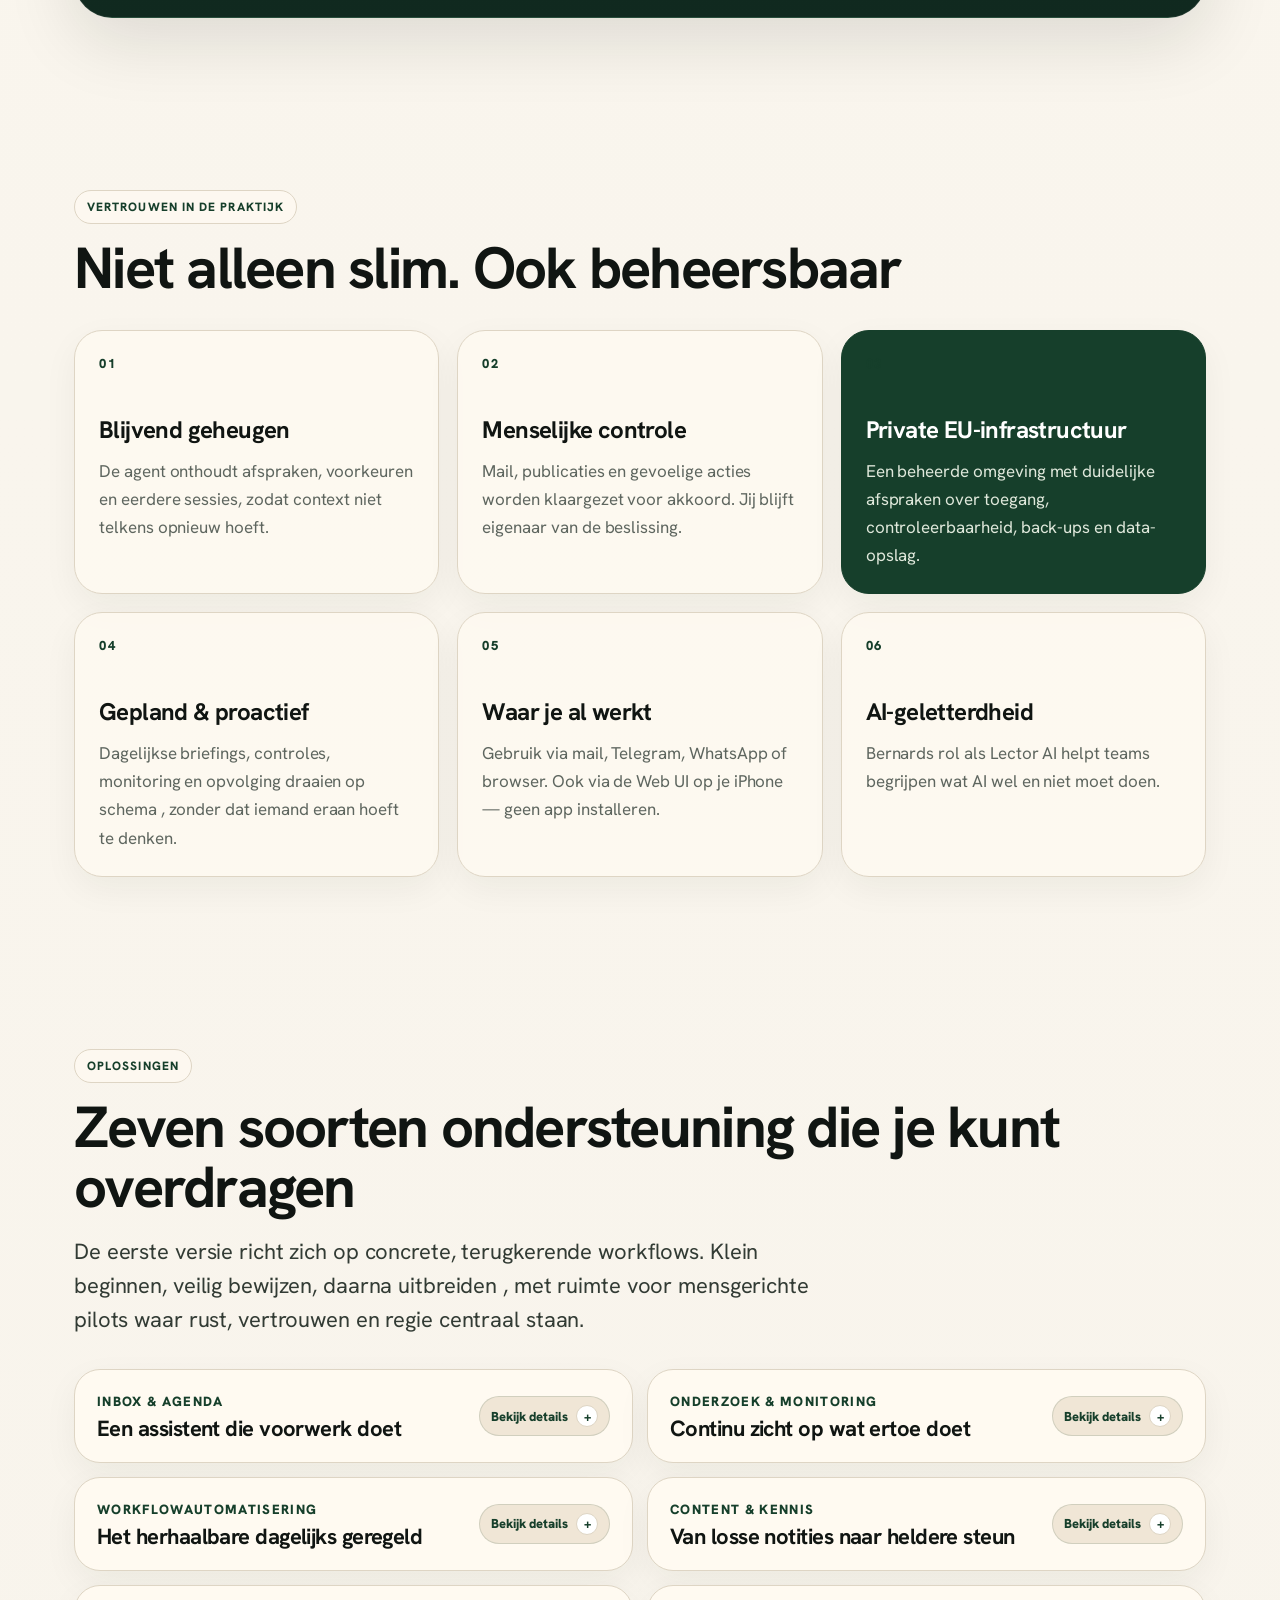
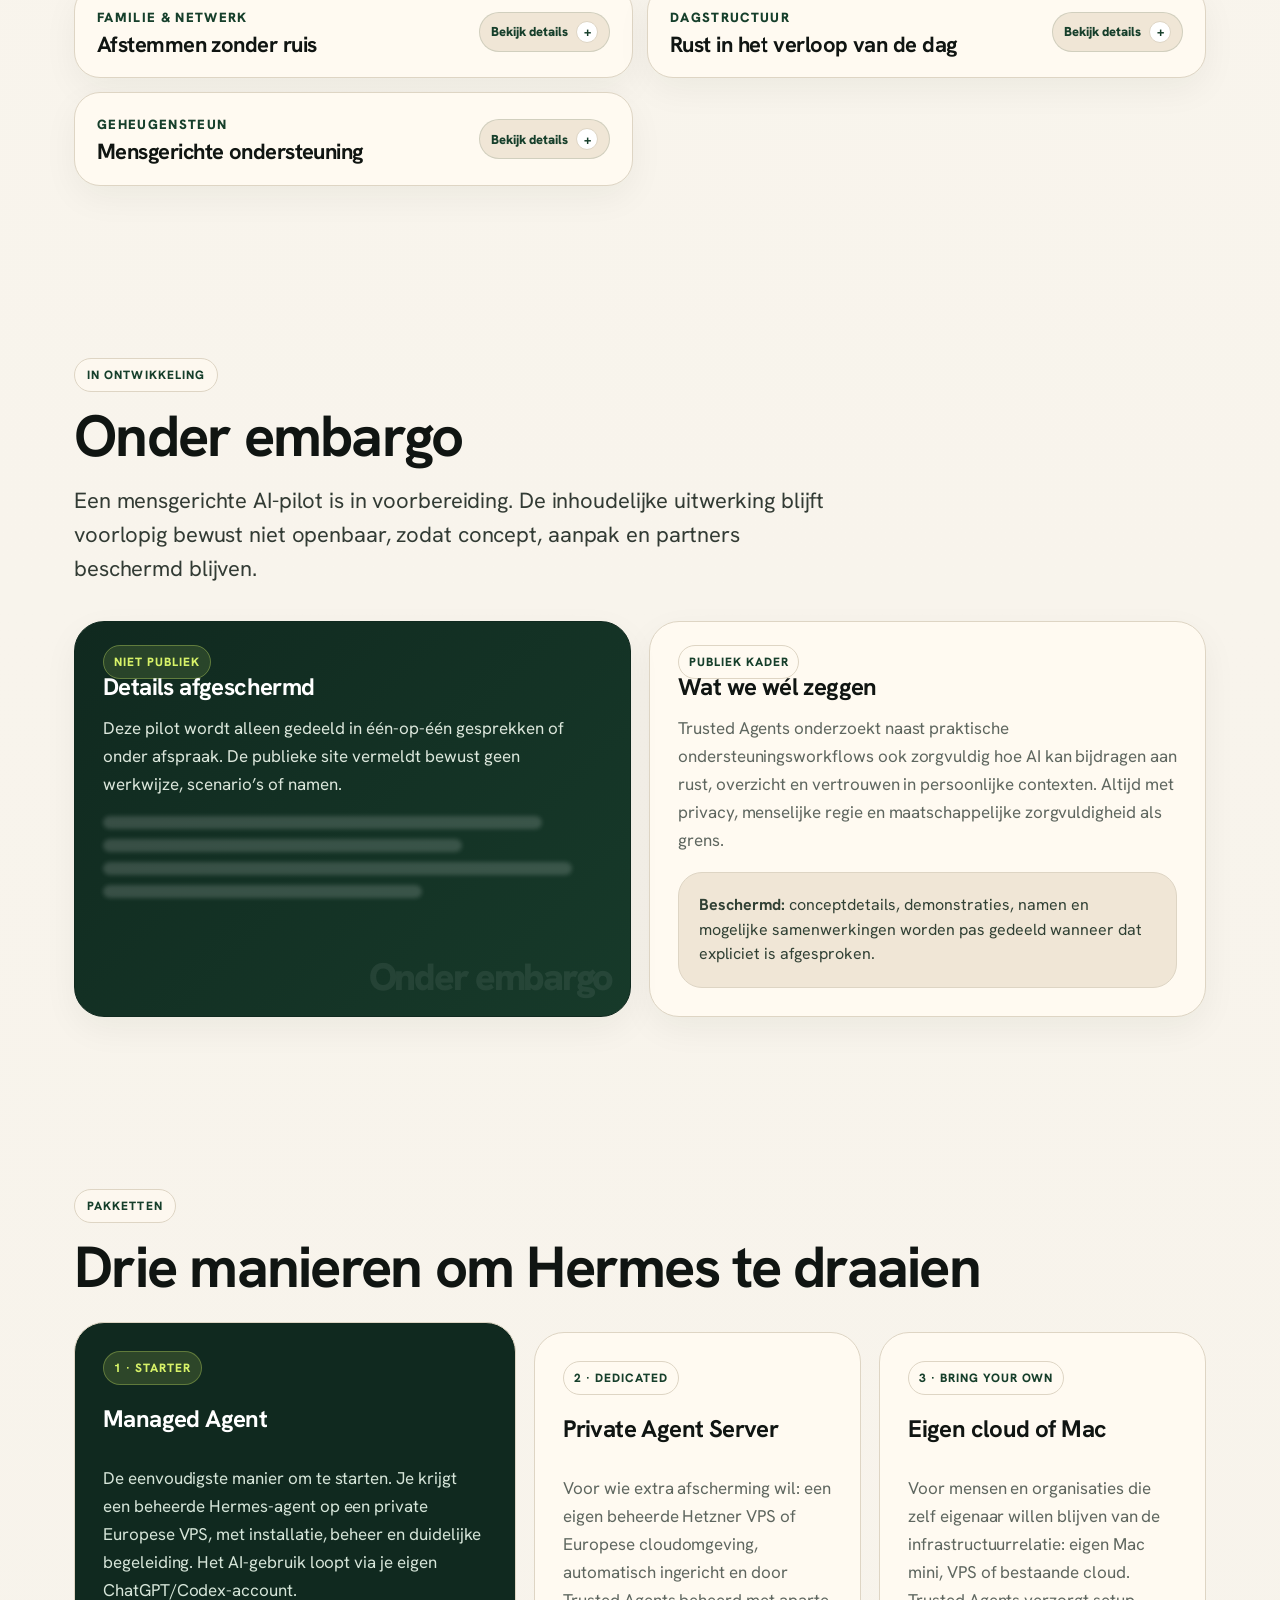
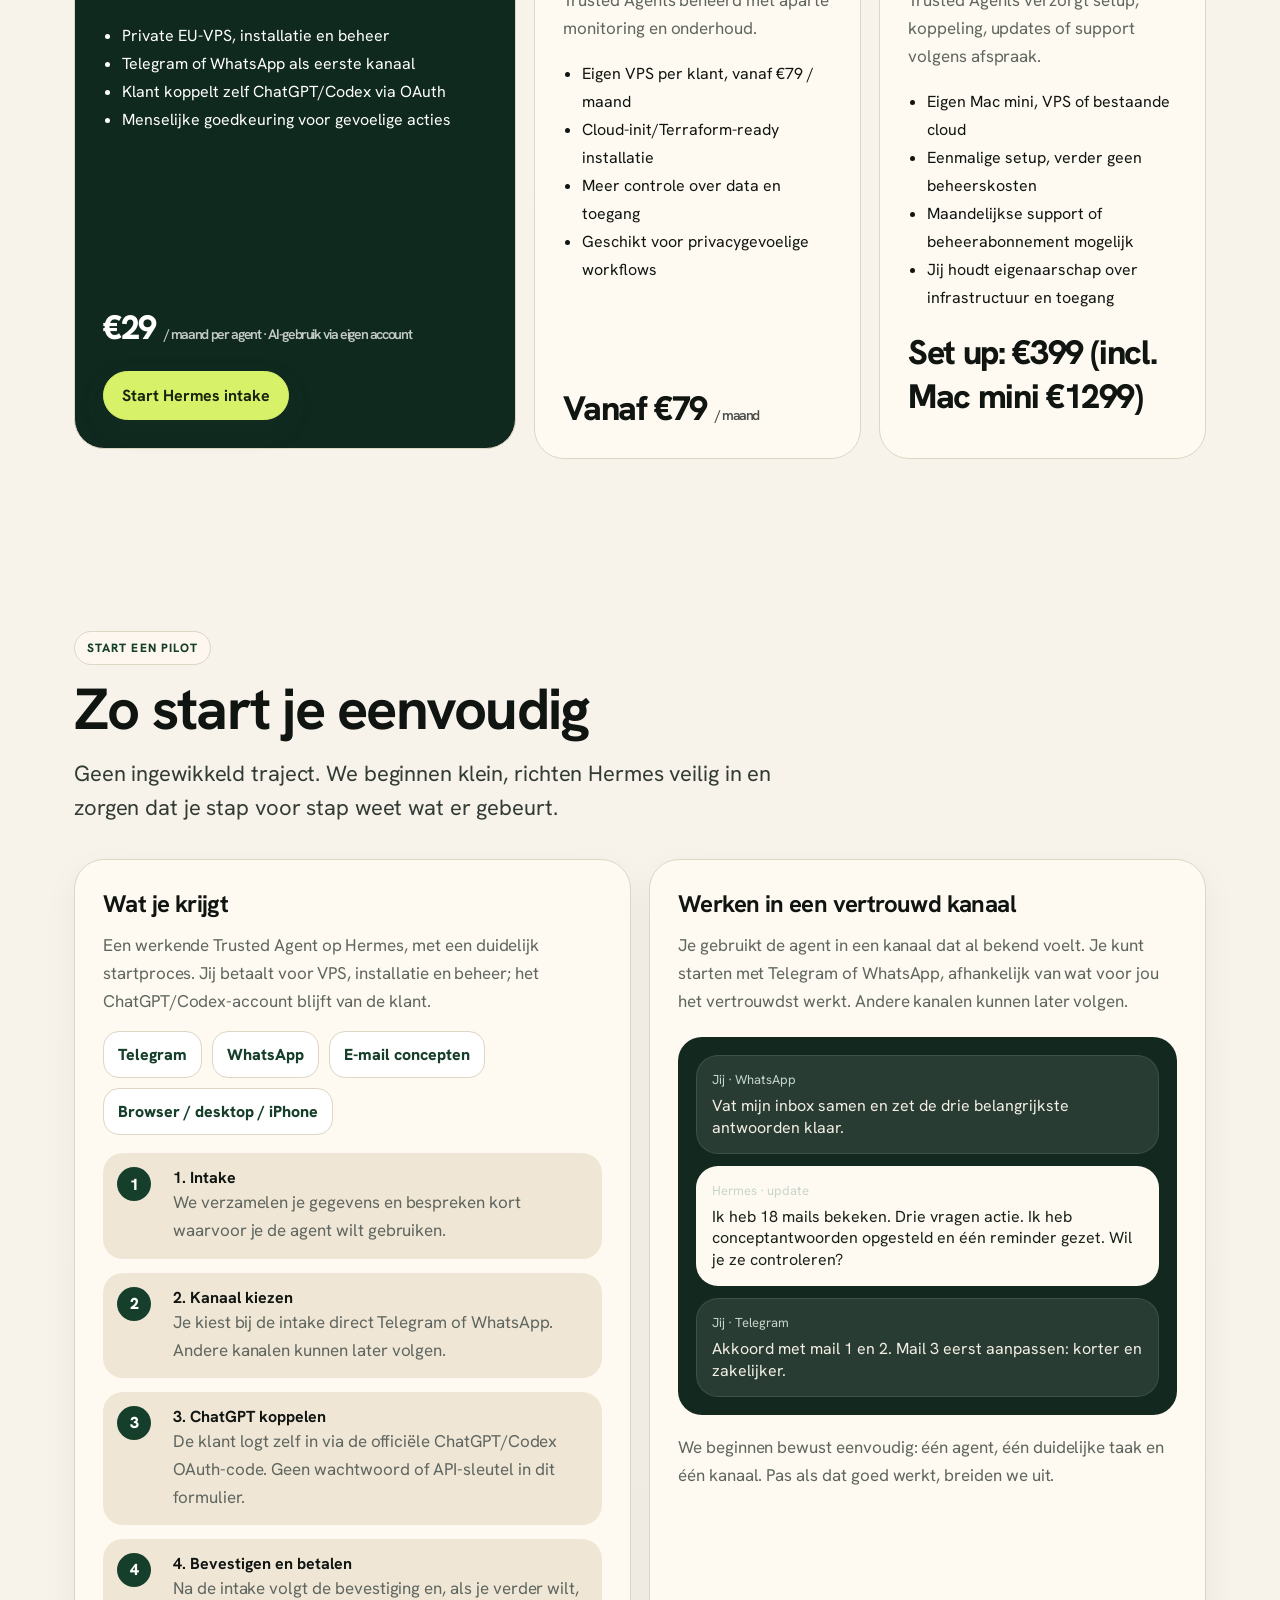
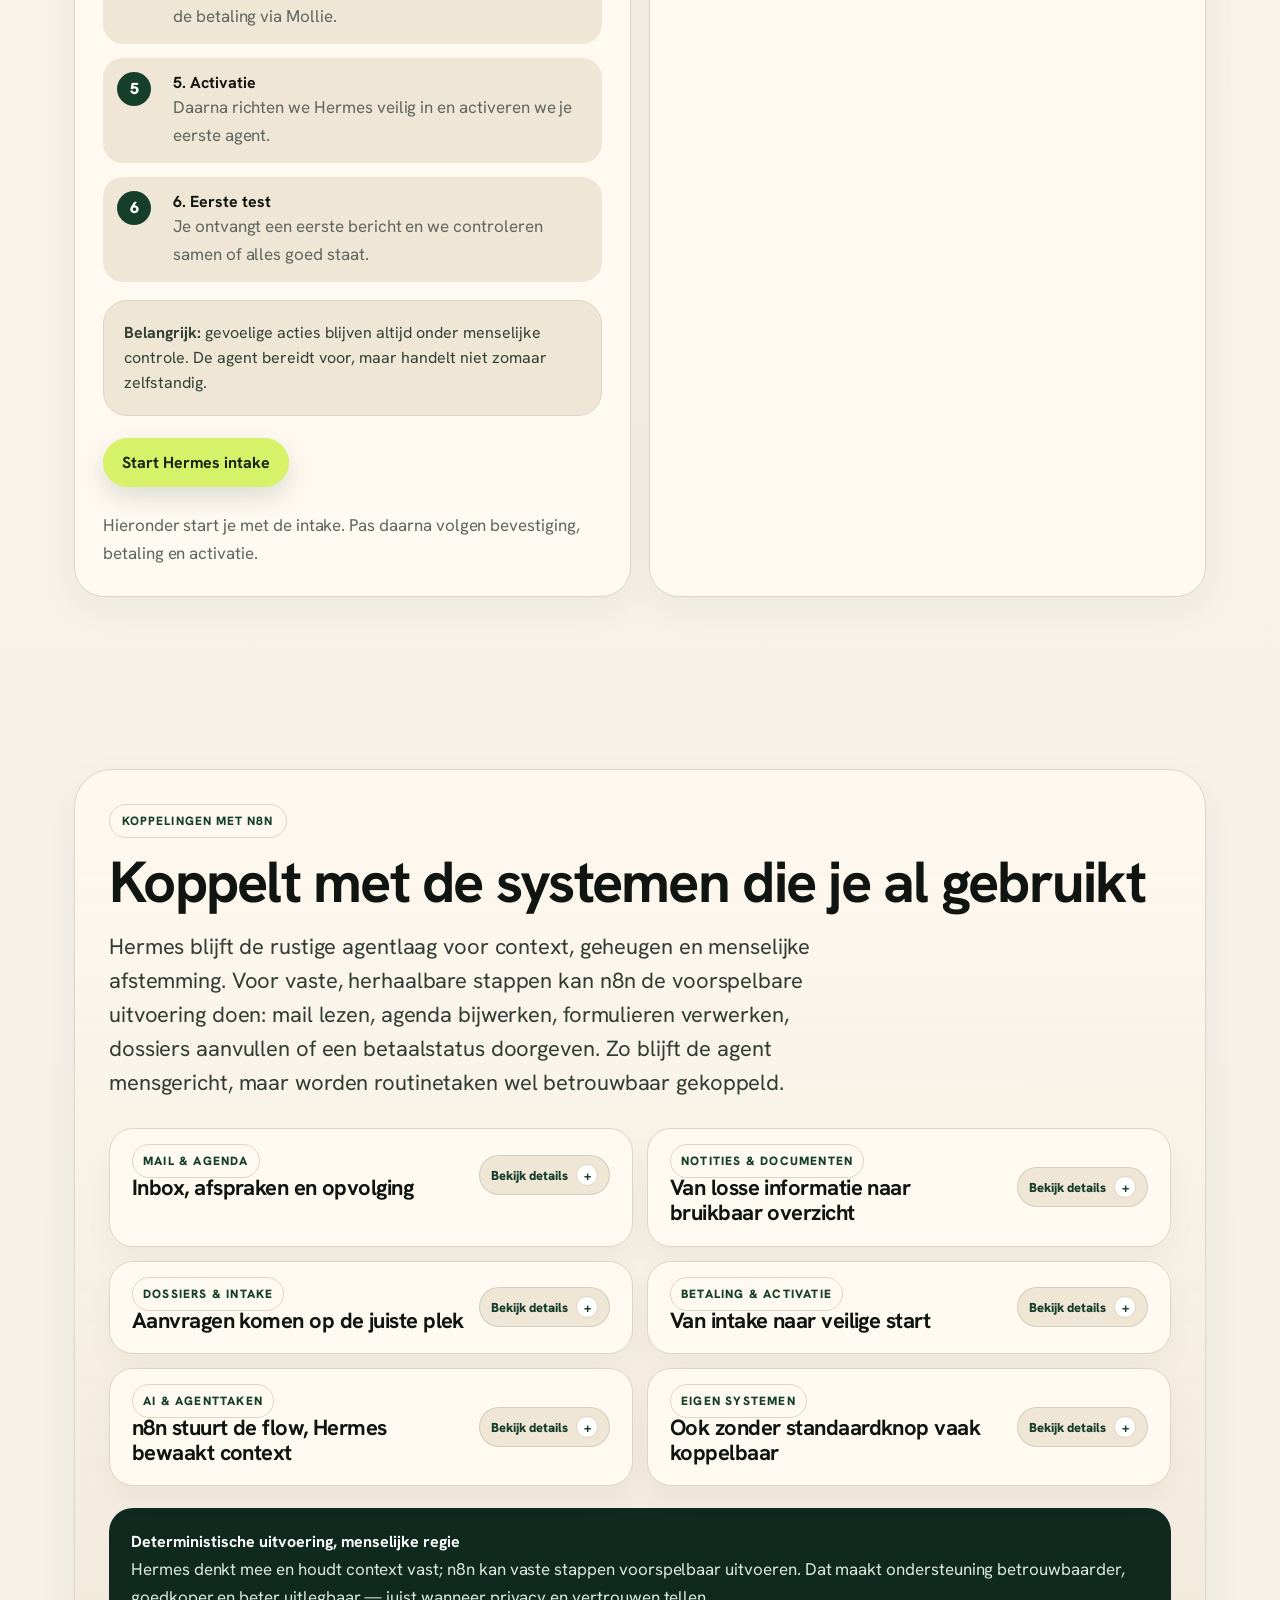
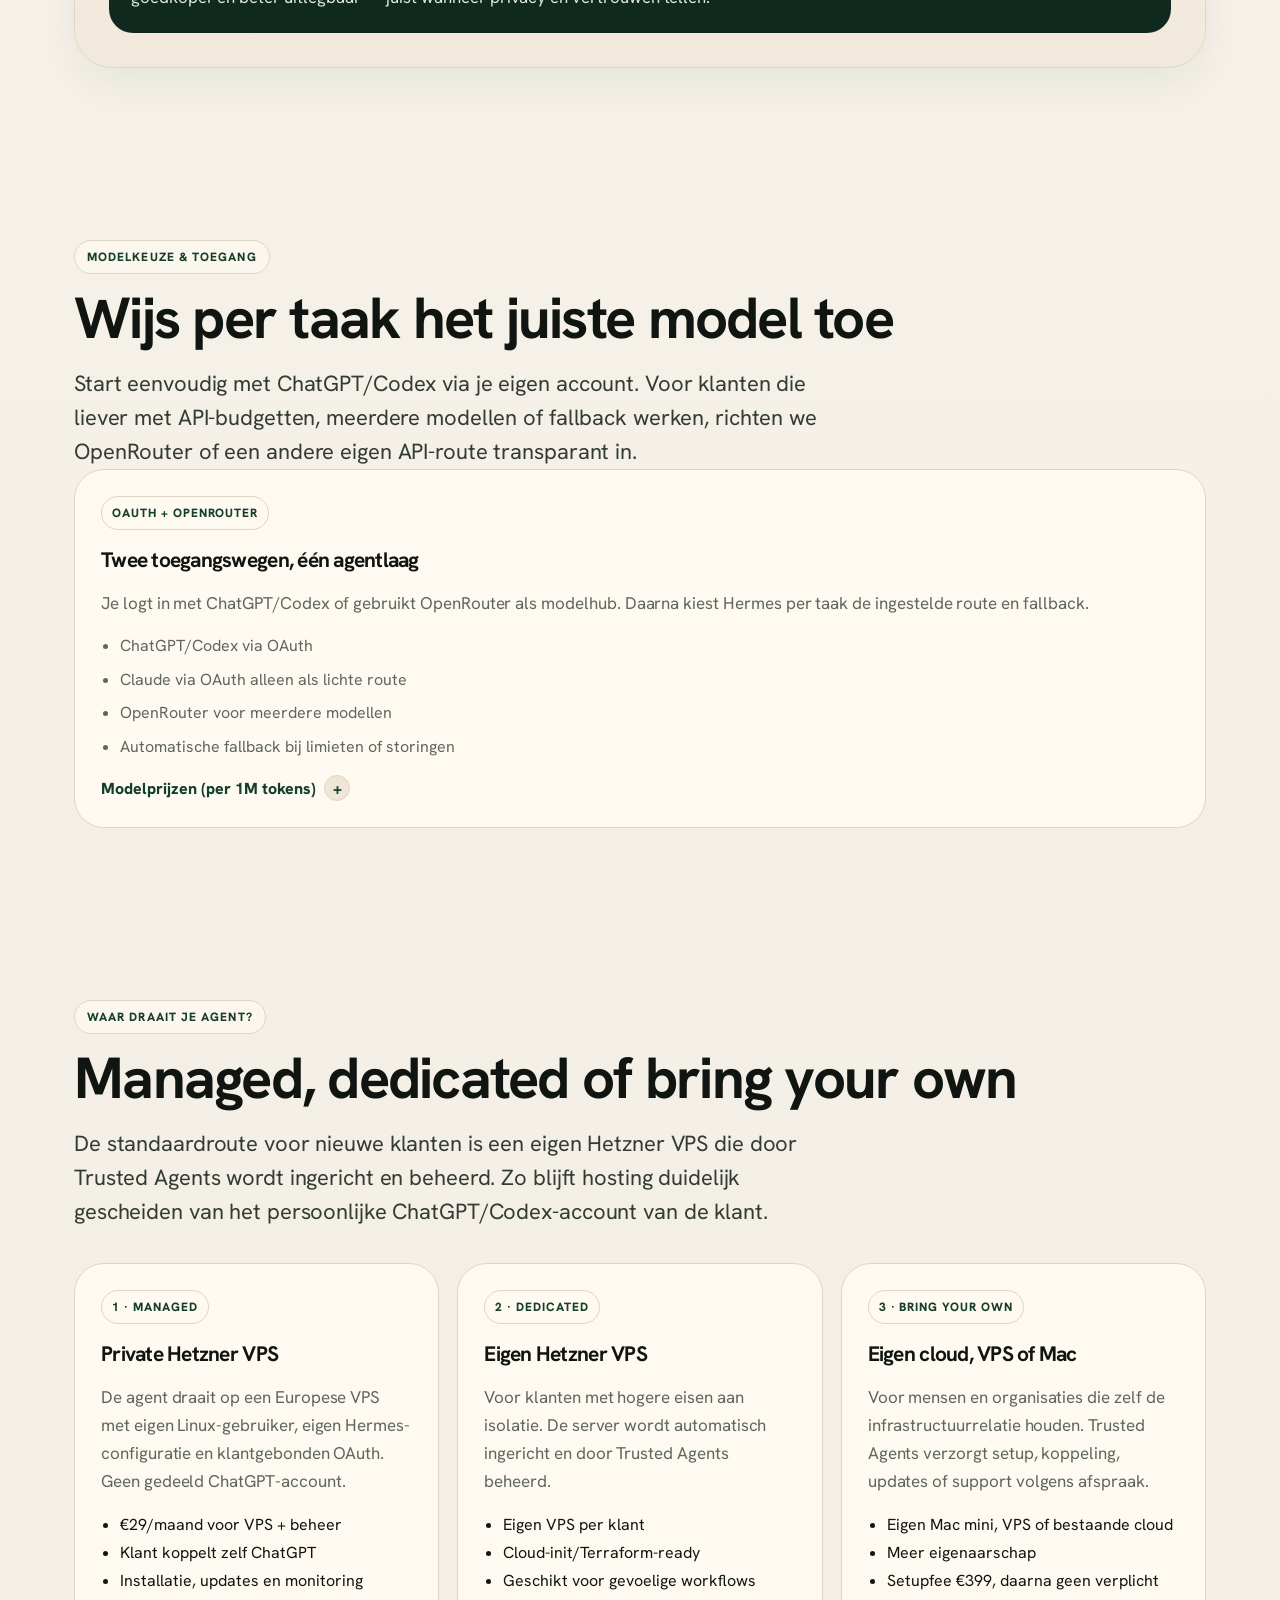
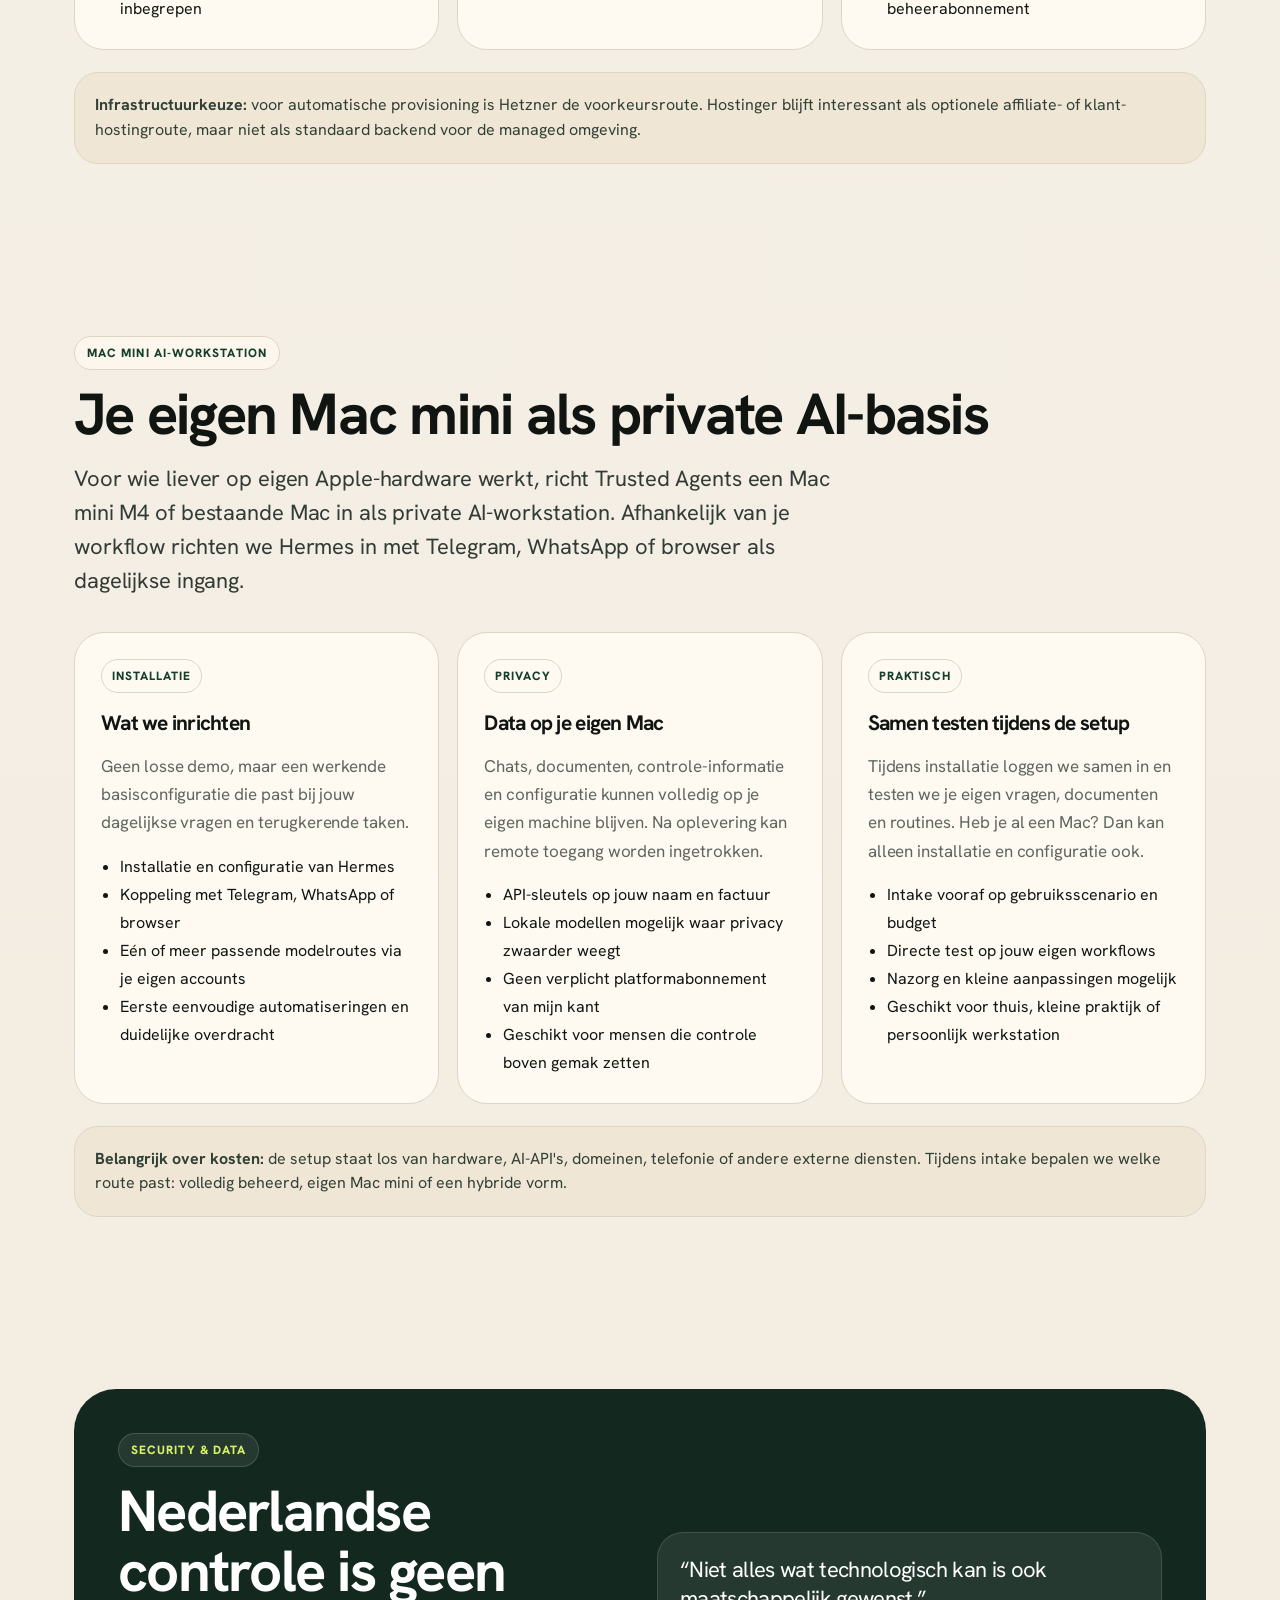
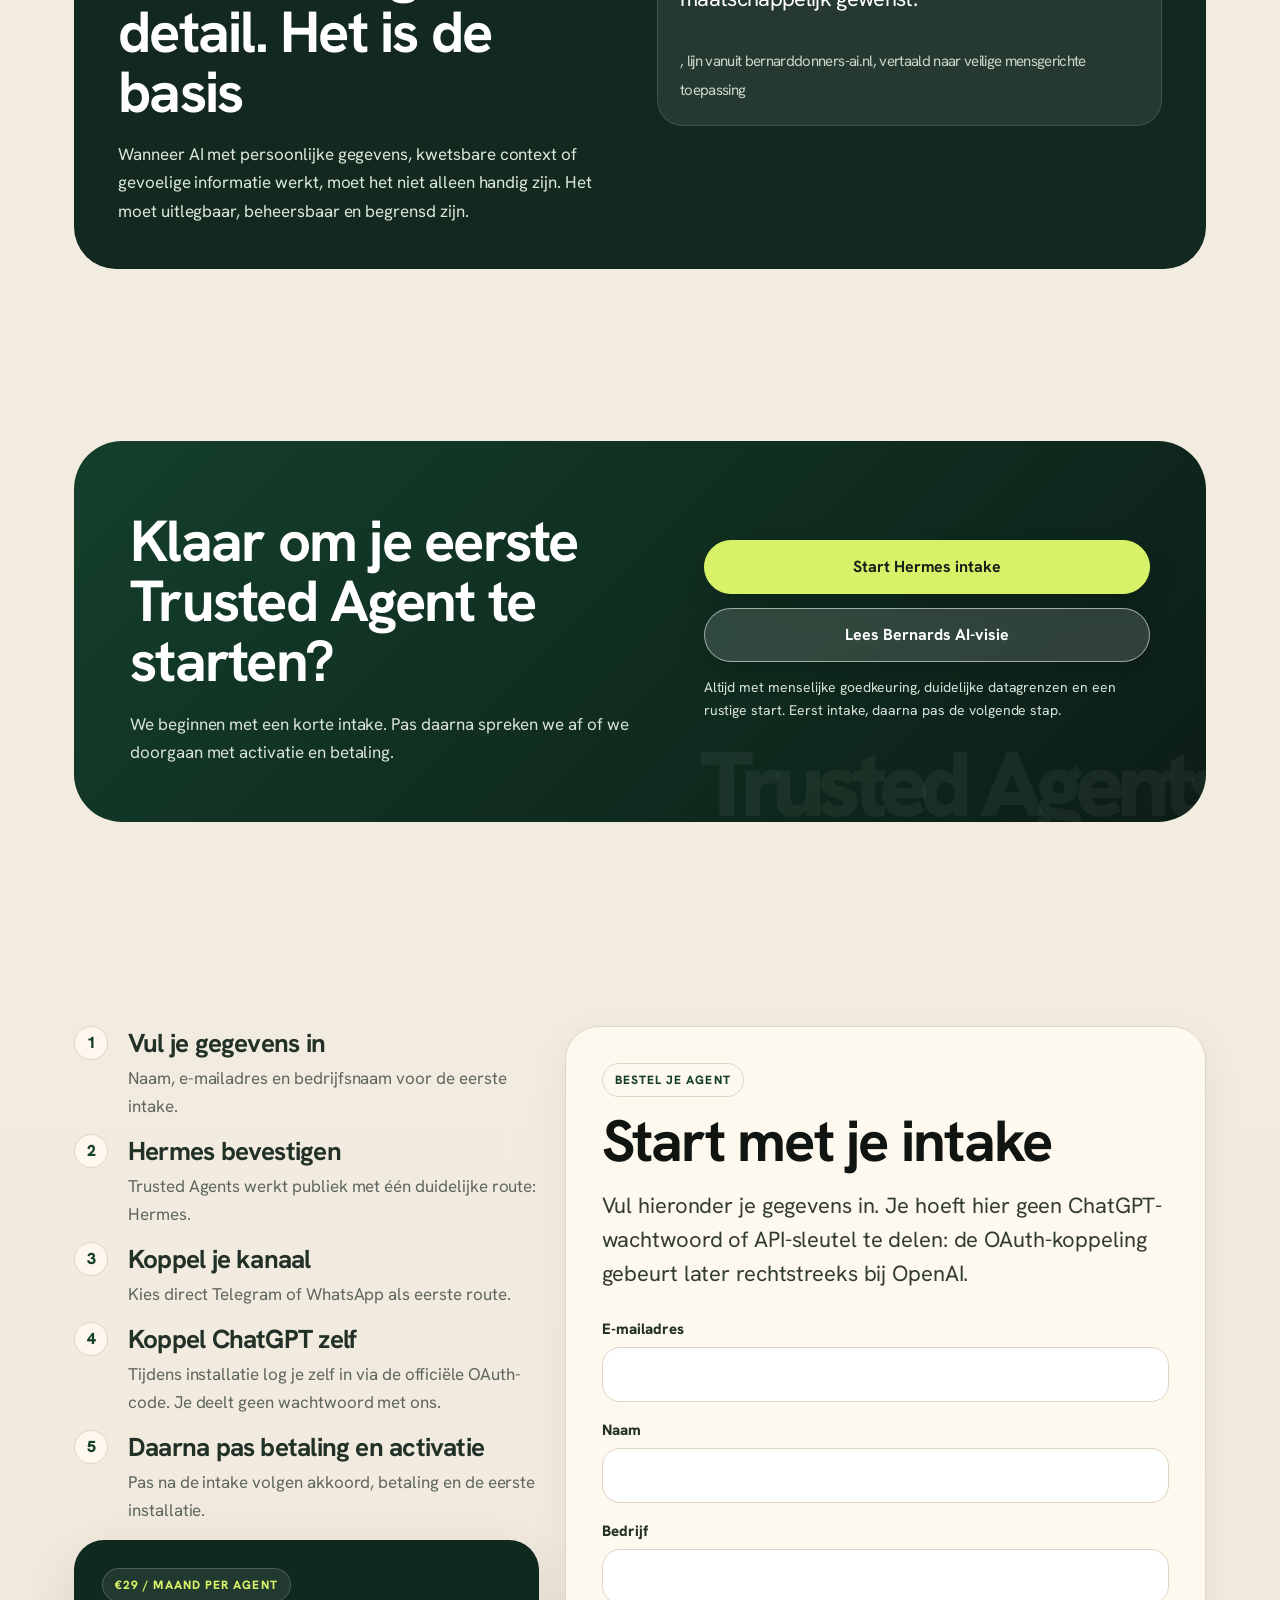
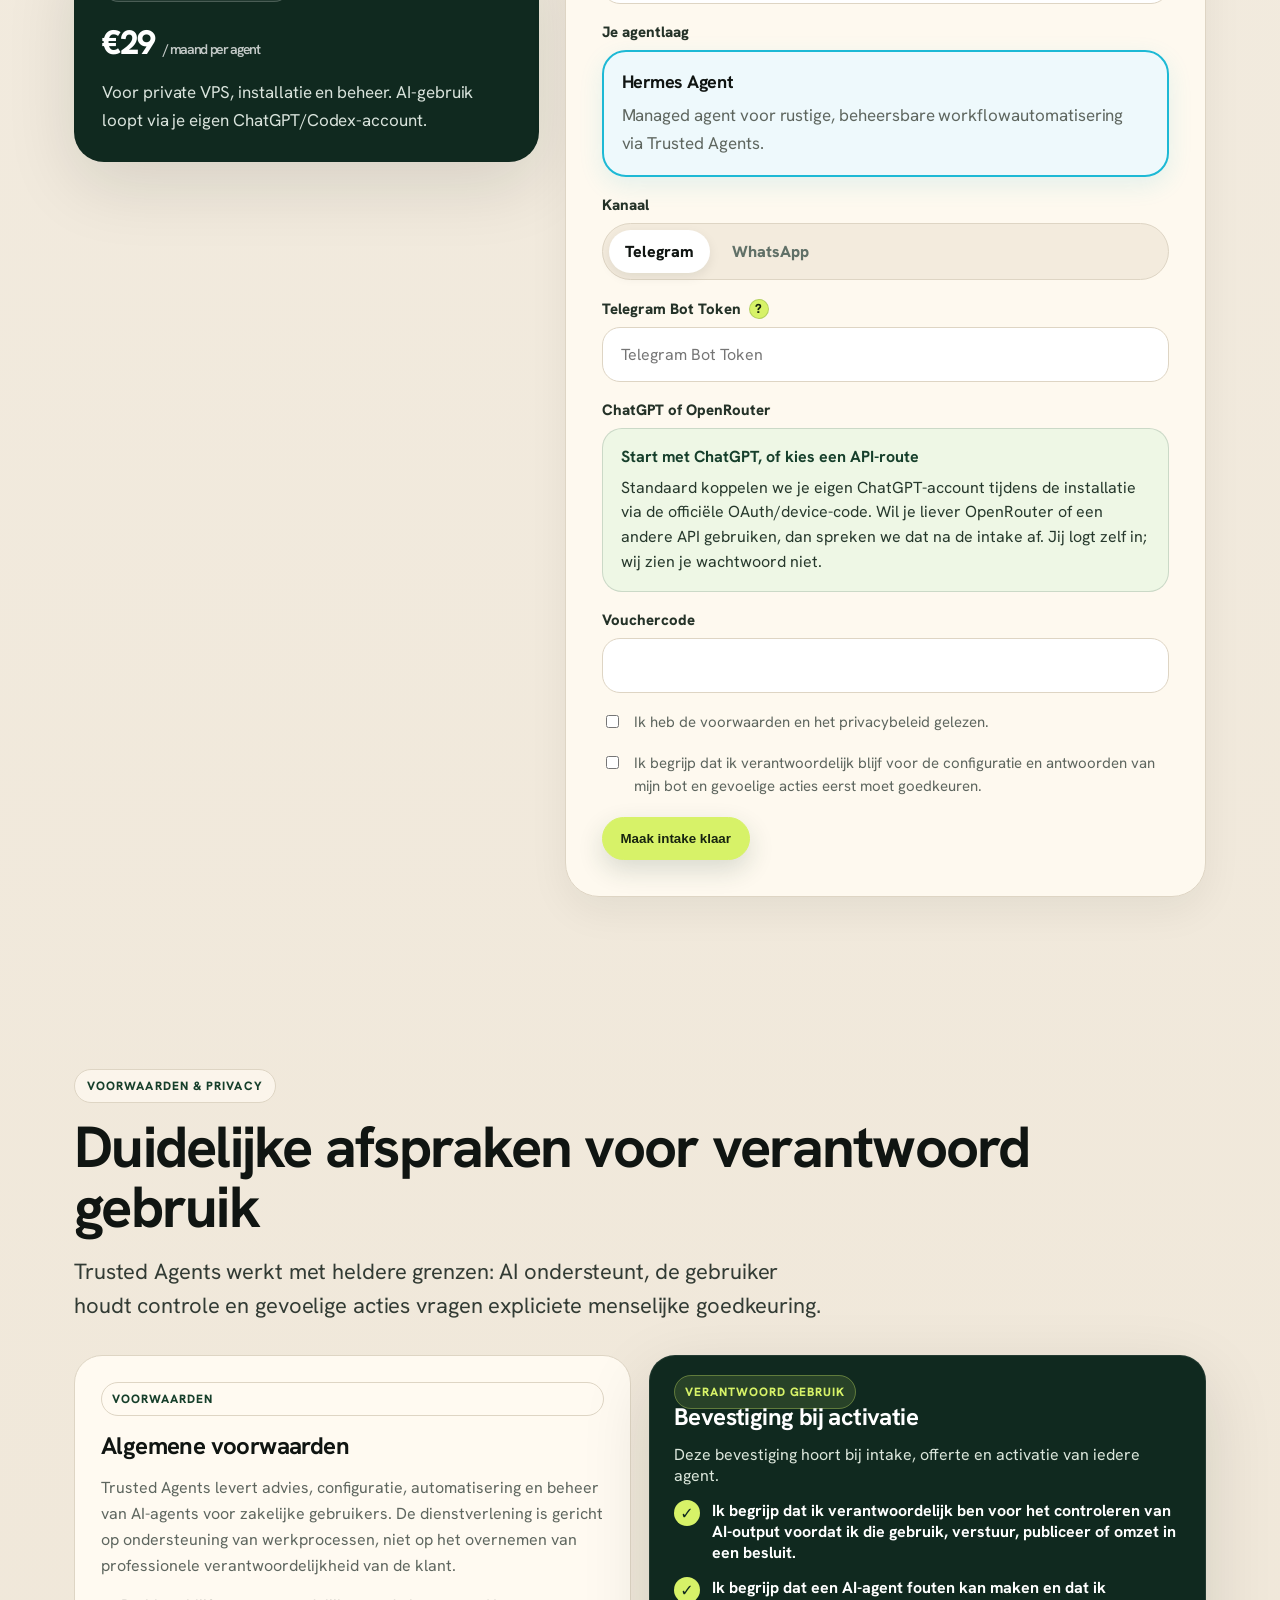
==== commit 90d32639: "Port additional MKB elements to Trusted Agents" ====
--- a/index.html
+++ b/index.html
@@ -3,7 +3,7 @@
 <head>
   <meta charset="utf-8" />
   <meta name="viewport" content="width=device-width, initial-scale=1" />
-  <title>Trusted Agents , Veilige AI-agents voor individuen en mensgerichte ondersteuning</title>
+  <title>Trusted Agents, Veilige AI-agents voor individuen en mensgerichte ondersteuning</title>
   <meta name="description" content="Trusted Agents levert beheerde AI-agents voor individuen en mensgerichte ondersteuning: veilig, controleerbaar en AVG-bewust." />
   <style>
     @import url('https://fonts.googleapis.com/css2?family=Hanken+Grotesk:wght@400;500;600;700;800&display=swap');
@@ -105,16 +105,24 @@
     .tile.dark .muted{color:#dfe8db}
     .usecases{display:grid;grid-template-columns:repeat(2,1fr);gap:14px;margin-top:32px}
     .case{background:#fffaf1;border:1px solid var(--line);border-radius:26px;padding:0;overflow:hidden;box-shadow:0 12px 35px rgba(20,35,24,.05)}
-    .case summary{list-style:none;cursor:pointer}
-    .case summary::-webkit-details-marker{display:none}
-    .case-summary{display:grid;grid-template-columns:1fr auto;gap:14px;align-items:center;padding:20px 22px}
-    .case-summary small{font-weight:850;letter-spacing:.1em;color:var(--green);text-transform:uppercase}
-    .case-summary h3{margin:6px 0 0;font-size:22px;line-height:1.12}
+    .case summary,.integration-card summary{list-style:none;cursor:pointer}
+    .case summary::-webkit-details-marker,.integration-card summary::-webkit-details-marker{display:none}
+    .case-summary,.integration-summary{display:grid;grid-template-columns:1fr auto;gap:14px;align-items:center;padding:20px 22px}
+    .case-summary small,.integration-summary .tag{font-weight:850;letter-spacing:.1em;color:var(--green);text-transform:uppercase}
+    .case-summary h3,.integration-summary h3{margin:6px 0 0;font-size:22px;line-height:1.12}
     .expand-label{display:inline-flex;align-items:center;gap:8px;border:1px solid rgba(22,63,43,.14);background:#f0e6d6;border-radius:999px;padding:8px 11px;color:var(--green);font-size:13px;font-weight:850;white-space:nowrap}
     .expand-label:after{content:"+";display:grid;place-items:center;width:20px;height:20px;border-radius:999px;background:#fff;border:1px solid var(--line)}
     details[open] > summary .expand-label:after{content:"−"}
-    .case-body{display:grid;gap:16px;padding:18px 22px 22px;border-top:1px solid rgba(222,213,196,.72)}
+    .case-body,.integration-body{display:grid;gap:16px;padding:18px 22px 22px;border-top:1px solid rgba(222,213,196,.72)}
     .example{background:#f0e6d6;border-radius:18px;padding:13px;color:#304034;font-size:14px}
+    .integration-wrap{background:linear-gradient(180deg,rgba(255,250,241,.86),rgba(240,230,214,.74));border:1px solid var(--line);border-radius:38px;padding:34px;box-shadow:0 16px 42px rgba(20,35,24,.06)}
+    .integration-grid{display:grid;grid-template-columns:repeat(2,1fr);gap:14px;margin-top:28px}
+    .integration-card{background:var(--paper);border:1px solid var(--line);border-radius:24px;padding:0;overflow:hidden;box-shadow:0 12px 30px rgba(20,35,24,.045)}
+    .integration-card .muted{font-size:16px}
+    .integration-apps{display:flex;gap:8px;flex-wrap:wrap;margin-top:2px}
+    .app-chip{display:inline-flex;border:1px solid rgba(22,63,43,.14);background:#f0e6d6;border-radius:999px;padding:7px 10px;color:var(--green);font-size:13px;font-weight:800}
+    .integration-note{margin-top:22px;background:#10291f;color:#fff;border-radius:24px;padding:22px;line-height:1.55}
+    .integration-note .muted{color:#dce7dc}
     .products{display:grid;grid-template-columns:1.15fr .85fr .85fr;gap:18px;margin-top:34px}
     .product{background:var(--paper);border:1px solid var(--line);border-radius:30px;padding:28px;display:flex;flex-direction:column;gap:18px;min-height:390px}
     .product.featured{background:#10291f;color:white;transform:translateY(-10px)}
@@ -130,6 +138,23 @@
     .provider-grid{display:grid;grid-template-columns:repeat(3,1fr);gap:18px;margin-top:34px}
     .provider-card{background:var(--paper);border:1px solid var(--line);border-radius:30px;padding:26px;display:flex;flex-direction:column;gap:16px;min-height:310px}
     .provider-card strong{font-size:21px;letter-spacing:-.035em}.provider-card code{background:#f0e6d6;border-radius:10px;padding:3px 7px;font-size:13px}
+    details.provider-card{min-height:auto}
+    .provider-summary{list-style:none;cursor:pointer;display:flex;flex-direction:column;gap:16px}
+    .provider-summary::-webkit-details-marker{display:none}
+    .provider-summary::marker{display:none}
+    .provider-toggle{display:inline-flex;align-items:center;gap:8px;margin-top:auto;font-weight:800;color:var(--green)}
+    .provider-toggle:after{content:"+";display:inline-grid;place-items:center;width:24px;height:24px;border-radius:999px;background:#f0e6d6;border:1px solid var(--line)}
+    details[open] .provider-toggle:after{content:"−"}
+    .provider-summary-list{display:grid;gap:8px;padding-left:19px;margin:0;color:var(--muted)}
+    .provider-summary-list li{line-height:1.6}
+    .provider-detail{display:grid;gap:20px;padding-top:8px}
+    .provider-detail .provider-grid{margin-top:0}
+    .provider-detail .provider-card{min-height:0}
+    .price-mini-table{display:grid;gap:10px;margin-top:4px}
+    .price-mini-row{display:grid;grid-template-columns:1.15fr .9fr;gap:12px;align-items:start;padding:12px 14px;border:1px solid var(--line);border-radius:18px;background:#fff}
+    .price-mini-row strong{font-size:15px;letter-spacing:-.01em}
+    .price-mini-row span{display:block;color:var(--muted);font-size:14px;line-height:1.45}
+    .price-mini-cost{font-weight:850;color:var(--green);text-align:right}
     .flow-note{margin-top:22px;background:#f0e6d6;border:1px solid var(--line);border-radius:24px;padding:20px;color:#304034;line-height:1.55}
     .legal-grid{display:grid;grid-template-columns:1fr 1fr;gap:18px;margin-top:32px}
     .legal-card{background:var(--paper);border:1px solid var(--line);border-radius:28px;padding:26px;display:grid;gap:14px}
@@ -189,8 +214,8 @@
     footer{padding:34px 24px;color:#626961;border-top:1px solid var(--line)}
     .foot-inner{max-width:var(--max);margin:0 auto;display:flex;justify-content:space-between;gap:16px;flex-wrap:wrap}
     @media(max-width:1100px){.nav-links{display:none}}
-    @media(max-width:900px){.hero,.two-col,.proof,.footer-cta,.order-layout,.trust-layout,.compare-grid{grid-template-columns:1fr}.products,.grid,.usecases,.deploy-grid,.provider-grid,.legal-grid,.order-grid,.agent-choice-grid{grid-template-columns:1fr}.hero{min-height:auto}.product.featured{transform:none}.order-card{padding:26px}.footer-cta-actions{justify-items:stretch}.footer-cta:after{font-size:54px;right:-10px;bottom:-12px}.trust-stack,.trust-visual,.compare-card{padding:22px;border-radius:28px}.trust-item{grid-template-columns:42px 1fr 24px;padding:14px}.trust-icon{width:36px;height:36px;font-size:18px}.compare-card h3{font-size:24px}}
-    @media(max-width:560px){.case-summary{grid-template-columns:1fr;gap:12px;padding:18px}.expand-label{justify-content:space-between;width:100%}.case-body{padding:16px 18px 18px}}
+    @media(max-width:900px){.hero,.two-col,.proof,.footer-cta,.order-layout,.trust-layout,.compare-grid{grid-template-columns:1fr}.products,.grid,.usecases,.integration-grid,.deploy-grid,.provider-grid,.legal-grid,.order-grid,.agent-choice-grid{grid-template-columns:1fr}.hero{min-height:auto}.product.featured{transform:none}.order-card{padding:26px}.footer-cta-actions{justify-items:stretch}.footer-cta:after{font-size:54px;right:-10px;bottom:-12px}.trust-stack,.trust-visual,.compare-card{padding:22px;border-radius:28px}.trust-item{grid-template-columns:42px 1fr 24px;padding:14px}.trust-icon{width:36px;height:36px;font-size:18px}.compare-card h3{font-size:24px}}
+    @media(max-width:560px){.case-summary,.integration-summary{grid-template-columns:1fr;gap:12px;padding:18px}.expand-label{justify-content:space-between;width:100%}.case-body,.integration-body{padding:16px 18px 18px}}
   </style>
 </head>
 <body>
@@ -205,6 +230,7 @@
       </div>
       <div class="nav-links">
         <a href="#oplossingen">Oplossingen</a>
+        <a href="#koppelingen">Koppelingen</a>
         <a href="#security">Security</a>
         <a href="#providers">Modelkeuze</a>
         <a href="#hosting">Hosting</a>
@@ -448,31 +474,70 @@
       </div>
     </section>
 
+    <section class="section" id="koppelingen">
+      <div class="integration-wrap">
+        <div class="eyebrow">Koppelingen met n8n</div>
+        <h2>Koppelt met de systemen die je al gebruikt</h2>
+        <p class="lead">Hermes blijft de rustige agentlaag voor context, geheugen en menselijke afstemming. Voor vaste, herhaalbare stappen kan n8n de voorspelbare uitvoering doen: mail lezen, agenda bijwerken, formulieren verwerken, dossiers aanvullen of een betaalstatus doorgeven. Zo blijft de agent mensgericht, maar worden routinetaken wel betrouwbaar gekoppeld.</p>
+        <div class="integration-grid">
+          <details class="integration-card"><summary class="integration-summary"><span><span class="tag">Mail & agenda</span><h3>Inbox, afspraken en opvolging</h3></span><span class="expand-label">Bekijk details</span></summary><div class="integration-body"><p class="muted">Laat mail samenvatten, urgente berichten markeren, reminders klaarzetten en agenda-updates doorgeven zonder dat de agent zomaar namens jou verstuurt.</p><div class="integration-apps"><span class="app-chip">Outlook</span><span class="app-chip">Gmail</span><span class="app-chip">Teams</span><span class="app-chip">Google Calendar</span></div></div></details>
+          <details class="integration-card"><summary class="integration-summary"><span><span class="tag">Notities & documenten</span><h3>Van losse informatie naar bruikbaar overzicht</h3></span><span class="expand-label">Bekijk details</span></summary><div class="integration-body"><p class="muted">Gebruik Drive, OneDrive, notities of intakebestanden als bron voor samenvattingen, geheugensteun en ontbrekende-informatie-checks.</p><div class="integration-apps"><span class="app-chip">Drive</span><span class="app-chip">OneDrive</span><span class="app-chip">Apple Notes</span><span class="app-chip">PDF</span></div></div></details>
+          <details class="integration-card"><summary class="integration-summary"><span><span class="tag">Dossiers & intake</span><h3>Aanvragen komen op de juiste plek</h3></span><span class="expand-label">Bekijk details</span></summary><div class="integration-body"><p class="muted">Nieuwe intake, formulieren of updates kunnen naar een dossier, spreadsheet of mailbox, met een korte samenvatting en voorgestelde opvolging.</p><div class="integration-apps"><span class="app-chip">Forms</span><span class="app-chip">Sheets</span><span class="app-chip">Airtable</span><span class="app-chip">Notion</span></div></div></details>
+          <details class="integration-card"><summary class="integration-summary"><span><span class="tag">Betaling & activatie</span><h3>Van intake naar veilige start</h3></span><span class="expand-label">Bekijk details</span></summary><div class="integration-body"><p class="muted">Formulieren, webhooks en Mollie kunnen intake, akkoord, betaalstatus en activatie gescheiden houden. Eerst menselijk akkoord, daarna pas uitvoering.</p><div class="integration-apps"><span class="app-chip">Mollie</span><span class="app-chip">Webhooks</span><span class="app-chip">Formulieren</span><span class="app-chip">E-mail</span></div></div></details>
+          <details class="integration-card"><summary class="integration-summary"><span><span class="tag">AI & agenttaken</span><h3>n8n stuurt de flow, Hermes bewaakt context</h3></span><span class="expand-label">Bekijk details</span></summary><div class="integration-body"><p class="muted">Voor AI-flows koppelen we n8n aan modellen, documenten en tools. Hermes maakt samenvattingen, concepten of acties klaar, maar gevoelige stappen blijven ter goedkeuring.</p><div class="integration-apps"><span class="app-chip">OpenAI</span><span class="app-chip">OpenRouter</span><span class="app-chip">Hermes</span><span class="app-chip">AI Agent</span></div></div></details>
+          <details class="integration-card"><summary class="integration-summary"><span><span class="tag">Eigen systemen</span><h3>Ook zonder standaardknop vaak koppelbaar</h3></span><span class="expand-label">Bekijk details</span></summary><div class="integration-body"><p class="muted">Heeft je software een API, database of webhook? Dan kunnen we vaak koppelen zonder dat je hoeft te migreren naar een ander platform.</p><div class="integration-apps"><span class="app-chip">HTTP/API</span><span class="app-chip">Postgres</span><span class="app-chip">MySQL</span><span class="app-chip">Supabase</span></div></div></details>
+        </div>
+        <div class="integration-note"><strong>Deterministische uitvoering, menselijke regie</strong><p class="muted">Hermes denkt mee en houdt context vast; n8n kan vaste stappen voorspelbaar uitvoeren. Dat maakt ondersteuning betrouwbaarder, goedkoper en beter uitlegbaar — juist wanneer privacy en vertrouwen tellen.</p></div>
+      </div>
+    </section>
+
     <section class="section" id="providers">
-      <div class="eyebrow">Modelkeuze</div>
-      <h2>Opgezet met ChatGPT of OpenRouter</h2>
-      <p class="lead">Start eenvoudig met ChatGPT: je gebruikt je bestaande account en koppelt die tijdens installatie via de officiële OAuth-code. Wil je liever werken met API-budgetten of meerdere modellen, dan richten we OpenRouter of een andere API-route in.</p>
-      <div class="provider-grid">
-        <article class="provider-card">
-          <span class="tag">OAuth</span>
-          <strong>ChatGPT via je eigen account</strong>
-          <p class="muted">De voorkeursroute voor nieuwe klanten. Je logt zelf in via de officiële OAuth/device-code; je deelt geen wachtwoord en kunt toegang later weer intrekken.</p>
-          <ul><li>Geen wachtwoord delen</li><li>Geen API-key in het formulier</li><li>Eigen account, eigen gebruikslimieten</li></ul>
-        </article>
-        <article class="provider-card">
-          <span class="tag">Modelrouter</span>
-          <strong>OpenRouter of eigen API</strong>
-          <p class="muted">Optioneel voor klanten die liever met een API-key, modelbudget of meerdere modellen werken. Dit spreken we apart af en richten we transparant in.</p>
-          <ul><li>Meerdere modellen via één ingang</li><li>Handig voor wisselen of terugvallen</li><li>Praktisch bij vergelijking van prijs en kwaliteit</li></ul>
-        </article>
-        <article class="provider-card">
-          <span class="tag">Tijdelijk</span>
-          <strong>Bootstrap of fallback</strong>
-          <p class="muted">Alleen tijdelijk als dat nodig is voor installatie of support. Daarna draait de agent op de klant zijn eigen modeltoegang.</p>
-          <ul><li>Beperkt gebruik</li><li>Geen structureel gebruik van mijn account</li><li>Verwijderen na klantkoppeling</li></ul>
-        </article>
-      </div>
-      <div class="flow-note"><strong>Transparant:</strong> de €29 dekt de VPS, installatie en beheer. Modelgebruik loopt via je eigen ChatGPT-account of via je eigen API-route, bijvoorbeeld OpenRouter. We vragen geen ChatGPT-wachtwoord in het formulier.</div>
+      <div class="eyebrow">Modelkeuze & toegang</div>
+      <h2>Wijs per taak het juiste model toe</h2>
+      <p class="lead">Start eenvoudig met ChatGPT/Codex via je eigen account. Voor klanten die liever met API-budgetten, meerdere modellen of fallback werken, richten we OpenRouter of een andere eigen API-route transparant in.</p>
+      <details class="provider-card">
+        <summary class="provider-summary">
+          <span class="tag">OAuth + OpenRouter</span>
+          <strong>Twee toegangswegen, één agentlaag</strong>
+          <p class="muted">Je logt in met ChatGPT/Codex of gebruikt OpenRouter als modelhub. Daarna kiest Hermes per taak de ingestelde route en fallback.</p>
+          <ul class="provider-summary-list"><li>ChatGPT/Codex via OAuth</li><li>Claude via OAuth alleen als lichte route</li><li>OpenRouter voor meerdere modellen</li><li>Automatische fallback bij limieten of storingen</li></ul>
+          <span class="provider-toggle">Modelprijzen (per 1M tokens)</span>
+        </summary>
+        <div class="provider-detail">
+          <div class="provider-grid">
+            <article class="provider-card">
+              <span class="tag">OAuth</span>
+              <strong>ChatGPT / Codex OAuth</strong>
+              <p class="muted">Voor klanten die via ChatGPT of Codex willen werken zonder losse API-key. Je logt eenmalig in; daarna gebruikt Hermes een beveiligde OAuth-koppeling als primaire route.</p>
+              <div class="price-mini-table" aria-label="ChatGPT Plus prijs">
+                <div class="price-mini-row"><div><strong>ChatGPT Plus · GPT-5</strong><span>Richtprijs in Nederland, inclusief btw. Gebruikslimieten kunnen wisselen.</span></div><div class="price-mini-cost">€23 / maand</div></div>
+              </div>
+              <ul><li>Geen API-key kopiëren</li><li>Handig voor ChatGPT- en Codex-workflows</li><li>Plus werkt met gebruikslimieten, niet met een publieke vaste tokenpot</li></ul>
+            </article>
+            <article class="provider-card">
+              <span class="tag">OAuth</span>
+              <strong>Claude OAuth</strong>
+              <p class="muted">Voor klanten die via Claude willen werken zonder losse API-key. Anthropic staat OAuth toe, maar de beschikbare capaciteit is beperkt — geschikt als lichte route, niet voor hoog volume.</p>
+              <ul><li>Geen API-key kopiëren</li><li>Anthropic OAuth-koppeling</li><li>Beperkte capaciteit — niet als enige route voor veel gebruik</li></ul>
+            </article>
+            <article class="provider-card">
+              <span class="tag">OpenRouter</span>
+              <strong>Meerdere modellen onder één sleutel</strong>
+              <p class="muted">OpenRouter geeft via één sleutel toegang tot modellen zoals Claude, GPT, DeepSeek en GLM. Handig voor fallback, prijsbewuste routering en het kiezen van een ander model zodra dat beter past.</p>
+              <p class="muted">Bij deze modelprijzen tonen we twee bedragen per 1M tokens: input voor je prompt naar het model en output voor het antwoord terug.</p>
+              <div class="price-mini-table" aria-label="OpenRouter modelprijzen">
+                <div class="price-mini-row"><div><strong>Claude Sonnet 4</strong><span>Veelgekozen premium model voor schrijven, analyse en code.</span></div><div class="price-mini-cost">$3 / $15 per 1M</div></div>
+                <div class="price-mini-row"><div><strong>GPT-5</strong><span>Sterke allround route voor redeneren en tooling.</span></div><div class="price-mini-cost">$1.25 / $10 per 1M</div></div>
+                <div class="price-mini-row"><div><strong>GLM 5.2</strong><span>Open-weight model met sterke agentische coding- en tool-use, 1M context.</span></div><div class="price-mini-cost">$0.95 / $3 per 1M</div></div>
+                <div class="price-mini-row"><div><strong>DeepSeek V4 Pro</strong><span>Zwaardere DeepSeek-route voor complexere analyse, code en lange context.</span></div><div class="price-mini-cost">$0.435 / $0.87 per 1M</div></div>
+                <div class="price-mini-row"><div><strong>DeepSeek V4 Flash</strong><span>Snelle en goedkope DeepSeek-route voor veel volume en responsieve workflows.</span></div><div class="price-mini-cost">$0.09 / $0.18 per 1M</div></div>
+              </div>
+              <ul><li>Pay-as-you-go met officiële modelprijzen + circa 5,5% platform fee</li><li>Geschikt voor fallback, vergelijking en budgetcontrole</li><li>Hermes kiest daarna per taak de ingestelde route</li></ul>
+            </article>
+          </div>
+          <div class="flow-note"><strong>Hoe het werkt:</strong> tijdens de intake bepalen we of een OAuth-route (ChatGPT/Codex of Claude) of OpenRouter de primaire route wordt, plus minimaal één fallback. Sleutels en OAuth-tokens horen in de private agent-workspace, niet in de website.</div>
+        </div>
+      </details>
     </section>
 
     <section class="section" id="hosting">
@@ -536,7 +601,7 @@
           <h2>Nederlandse controle is geen detail. Het is de basis</h2>
           <p class="muted">Wanneer AI met persoonlijke gegevens, kwetsbare context of gevoelige informatie werkt, moet het niet alleen handig zijn. Het moet uitlegbaar, beheersbaar en begrensd zijn.</p>
         </div>
-        <div class="quote">“Niet alles wat technologisch kan is ook maatschappelijk gewenst.”<br><br><span style="font-size:15px;color:#c9d6cc">, lijn vanuit bernarddonners-ai.nl, vertaald naar veilige zakelijke toepassing</span></div>
+        <div class="quote">“Niet alles wat technologisch kan is ook maatschappelijk gewenst.”<br><br><span style="font-size:15px;color:#c9d6cc">, lijn vanuit bernarddonners-ai.nl, vertaald naar veilige mensgerichte toepassing</span></div>
       </div>
     </section>
 
@@ -691,7 +756,7 @@
   <script>
     const translations = {
       en: {
-        "Trusted Agents , Veilige AI-agents voor individuen en mensgerichte ondersteuning": "Trusted Agents , Secure AI agents for individuals and human-centered support",
+        "Trusted Agents, Veilige AI-agents voor individuen en mensgerichte ondersteuning": "Trusted Agents, Secure AI agents for individuals and human-centered support",
         "Trusted Agents levert beheerde AI-agents voor individuen en mensgerichte ondersteuning: veilig, controleerbaar en AVG-bewust.": "Trusted Agents delivers managed AI agents for individuals and human-centered support: secure, controllable and GDPR-aware.",
         "Oplossingen": "Solutions",
         "Modelkeuze": "Model choice",
@@ -876,6 +941,65 @@
         "Verwijderen na klantkoppeling": "Remove after customer connection",
         "Transparant:": "Transparent:",
         "de €29 dekt de VPS, installatie en beheer. Modelgebruik loopt via je eigen ChatGPT-account of via je eigen API-route, bijvoorbeeld OpenRouter. We vragen geen ChatGPT-wachtwoord in het formulier.": "the €29 covers VPS, installation and management. Model usage runs through your own ChatGPT account or your own API route, for example OpenRouter. We do not ask for a ChatGPT password in the form.",
+        "Koppelingen": "Integrations",
+        "Koppelingen met n8n": "n8n integrations",
+        "Koppelt met de systemen die je al gebruikt": "Connects with the systems you already use",
+        "Hermes blijft de rustige agentlaag voor context, geheugen en menselijke afstemming. Voor vaste, herhaalbare stappen kan n8n de voorspelbare uitvoering doen: mail lezen, agenda bijwerken, formulieren verwerken, dossiers aanvullen of een betaalstatus doorgeven. Zo blijft de agent mensgericht, maar worden routinetaken wel betrouwbaar gekoppeld.": "Hermes remains the calm agent layer for context, memory and human alignment. For fixed, repeatable steps, n8n can handle predictable execution: reading mail, updating calendars, processing forms, enriching files or passing on payment status. This keeps the agent human-centered while routine tasks are connected reliably.",
+        "Mail & agenda": "Mail & calendar",
+        "Inbox, afspraken en opvolging": "Inbox, appointments and follow-up",
+        "Laat mail samenvatten, urgente berichten markeren, reminders klaarzetten en agenda-updates doorgeven zonder dat de agent zomaar namens jou verstuurt.": "Summarize mail, mark urgent messages, prepare reminders and pass on calendar updates without the agent sending on your behalf just like that.",
+        "Notities & documenten": "Notes & documents",
+        "Van losse informatie naar bruikbaar overzicht": "From loose information to usable overview",
+        "Gebruik Drive, OneDrive, notities of intakebestanden als bron voor samenvattingen, geheugensteun en ontbrekende-informatie-checks.": "Use Drive, OneDrive, notes or intake files as a source for summaries, memory support and missing-information checks.",
+        "Dossiers & intake": "Files & intake",
+        "Aanvragen komen op de juiste plek": "Requests land in the right place",
+        "Nieuwe intake, formulieren of updates kunnen naar een dossier, spreadsheet of mailbox, met een korte samenvatting en voorgestelde opvolging.": "New intake, forms or updates can go to a file, spreadsheet or mailbox, with a short summary and suggested follow-up.",
+        "Betaling & activatie": "Payment & activation",
+        "Van intake naar veilige start": "From intake to safe start",
+        "Formulieren, webhooks en Mollie kunnen intake, akkoord, betaalstatus en activatie gescheiden houden. Eerst menselijk akkoord, daarna pas uitvoering.": "Forms, webhooks and Mollie can keep intake, approval, payment status and activation separate. First human approval, only then execution.",
+        "AI & agenttaken": "AI & agent tasks",
+        "n8n stuurt de flow, Hermes bewaakt context": "n8n drives the flow, Hermes guards context",
+        "Voor AI-flows koppelen we n8n aan modellen, documenten en tools. Hermes maakt samenvattingen, concepten of acties klaar, maar gevoelige stappen blijven ter goedkeuring.": "For AI flows, we connect n8n to models, documents and tools. Hermes prepares summaries, drafts or actions, but sensitive steps remain for approval.",
+        "Eigen systemen": "Own systems",
+        "Ook zonder standaardknop vaak koppelbaar": "Often connectable even without a standard button",
+        "Heeft je software een API, database of webhook? Dan kunnen we vaak koppelen zonder dat je hoeft te migreren naar een ander platform.": "If your software has an API, database or webhook, we can often connect it without forcing you to migrate to another platform.",
+        "Deterministische uitvoering, menselijke regie": "Deterministic execution, human control",
+        "Hermes denkt mee en houdt context vast; n8n kan vaste stappen voorspelbaar uitvoeren. Dat maakt ondersteuning betrouwbaarder, goedkoper en beter uitlegbaar — juist wanneer privacy en vertrouwen tellen.": "Hermes thinks along and keeps context; n8n can execute fixed steps predictably. That makes support more reliable, cheaper and easier to explain — especially when privacy and trust matter.",
+        "Modelkeuze & toegang": "Model choice & access",
+        "Wijs per taak het juiste model toe": "Assign the right model per task",
+        "Start eenvoudig met ChatGPT/Codex via je eigen account. Voor klanten die liever met API-budgetten, meerdere modellen of fallback werken, richten we OpenRouter of een andere eigen API-route transparant in.": "Start simply with ChatGPT/Codex through your own account. For customers who prefer API budgets, multiple models or fallback, we set up OpenRouter or another own API route transparently.",
+        "OAuth + OpenRouter": "OAuth + OpenRouter",
+        "Twee toegangswegen, één agentlaag": "Two access routes, one agent layer",
+        "Je logt in met ChatGPT/Codex of gebruikt OpenRouter als modelhub. Daarna kiest Hermes per taak de ingestelde route en fallback.": "You log in with ChatGPT/Codex or use OpenRouter as a model hub. After that, Hermes chooses the configured route and fallback per task.",
+        "Claude via OAuth alleen als lichte route": "Claude via OAuth only as a light route",
+        "OpenRouter voor meerdere modellen": "OpenRouter for multiple models",
+        "Automatische fallback bij limieten of storingen": "Automatic fallback during limits or outages",
+        "Modelprijzen (per 1M tokens)": "Model prices (per 1M tokens)",
+        "ChatGPT / Codex OAuth": "ChatGPT / Codex OAuth",
+        "Voor klanten die via ChatGPT of Codex willen werken zonder losse API-key. Je logt eenmalig in; daarna gebruikt Hermes een beveiligde OAuth-koppeling als primaire route.": "For customers who want to work through ChatGPT or Codex without a separate API key. You log in once; after that Hermes uses a secure OAuth connection as the primary route.",
+        "ChatGPT Plus · GPT-5": "ChatGPT Plus · GPT-5",
+        "Richtprijs in Nederland, inclusief btw. Gebruikslimieten kunnen wisselen.": "Indicative price in the Netherlands, including VAT. Usage limits can change.",
+        "Geen API-key kopiëren": "No API key copying",
+        "Handig voor ChatGPT- en Codex-workflows": "Useful for ChatGPT and Codex workflows",
+        "Plus werkt met gebruikslimieten, niet met een publieke vaste tokenpot": "Plus works with usage limits, not with a public fixed token pool",
+        "Claude OAuth": "Claude OAuth",
+        "Voor klanten die via Claude willen werken zonder losse API-key. Anthropic staat OAuth toe, maar de beschikbare capaciteit is beperkt — geschikt als lichte route, niet voor hoog volume.": "For customers who want to work through Claude without a separate API key. Anthropic allows OAuth, but available capacity is limited — suitable as a light route, not for high volume.",
+        "Anthropic OAuth-koppeling": "Anthropic OAuth connection",
+        "Beperkte capaciteit — niet als enige route voor veel gebruik": "Limited capacity — not as the only route for heavy use",
+        "OpenRouter": "OpenRouter",
+        "Meerdere modellen onder één sleutel": "Multiple models under one key",
+        "OpenRouter geeft via één sleutel toegang tot modellen zoals Claude, GPT, DeepSeek en GLM. Handig voor fallback, prijsbewuste routering en het kiezen van een ander model zodra dat beter past.": "OpenRouter gives access to models such as Claude, GPT, DeepSeek and GLM through one key. Useful for fallback, price-aware routing and choosing another model when it fits better.",
+        "Bij deze modelprijzen tonen we twee bedragen per 1M tokens: input voor je prompt naar het model en output voor het antwoord terug.": "For these model prices we show two amounts per 1M tokens: input for your prompt to the model and output for the answer back.",
+        "Veelgekozen premium model voor schrijven, analyse en code.": "Common premium model for writing, analysis and code.",
+        "Sterke allround route voor redeneren en tooling.": "Strong all-round route for reasoning and tooling.",
+        "Open-weight model met sterke agentische coding- en tool-use, 1M context.": "Open-weight model with strong agentic coding and tool use, 1M context.",
+        "Zwaardere DeepSeek-route voor complexere analyse, code en lange context.": "Heavier DeepSeek route for more complex analysis, code and long context.",
+        "Snelle en goedkope DeepSeek-route voor veel volume en responsieve workflows.": "Fast and cheap DeepSeek route for high volume and responsive workflows.",
+        "Pay-as-you-go met officiële modelprijzen + circa 5,5% platform fee": "Pay as you go with official model prices + about 5.5% platform fee",
+        "Geschikt voor fallback, vergelijking en budgetcontrole": "Suitable for fallback, comparison and budget control",
+        "Hermes kiest daarna per taak de ingestelde route": "Hermes then chooses the configured route per task",
+        "Hoe het werkt:": "How it works:",
+        "tijdens de intake bepalen we of een OAuth-route (ChatGPT/Codex of Claude) of OpenRouter de primaire route wordt, plus minimaal één fallback. Sleutels en OAuth-tokens horen in de private agent-workspace, niet in de website.": "during intake we determine whether an OAuth route (ChatGPT/Codex or Claude) or OpenRouter becomes the primary route, plus at least one fallback. Keys and OAuth tokens belong in the private agent workspace, not in the website.",
         "Waar draait je agent?": "Where does your agent run?",
         "Managed, dedicated of bring your own": "Managed, dedicated or bring your own",
         "De standaardroute voor nieuwe klanten is een eigen Hetzner VPS die door Trusted Agents wordt ingericht en beheerd. Zo blijft hosting duidelijk gescheiden van het persoonlijke ChatGPT/Codex-account van de klant.": "The standard route for new customers is their own Hetzner VPS, set up and managed by Trusted Agents. This keeps hosting clearly separate from the customer's personal ChatGPT/Codex account.",
@@ -926,7 +1050,7 @@
         "Nederlandse controle is geen detail. Het is de basis": "Dutch control is not a detail. It is the basis.",
         "Wanneer AI met persoonlijke gegevens, kwetsbare context of gevoelige informatie werkt, moet het niet alleen handig zijn. Het moet uitlegbaar, beheersbaar en begrensd zijn.": "When AI works with personal data, vulnerable contexts or sensitive information, it must not only be useful. It must be explainable, controllable and bounded.",
         "“Niet alles wat technologisch kan is ook maatschappelijk gewenst.”": "“Not everything that is technologically possible is socially desirable.”",
-        ", lijn vanuit bernarddonners-ai.nl, vertaald naar veilige zakelijke toepassing": ", line from bernarddonners-ai.nl, translated into safe business application",
+        ", lijn vanuit bernarddonners-ai.nl, vertaald naar veilige mensgerichte toepassing": ", line from bernarddonners-ai.nl, translated into safe human-centered application",
         "Klaar om je eerste Trusted Agent te starten?": "Ready to start your first Trusted Agent?",
         "We beginnen met een korte intake. Pas daarna spreken we af of we doorgaan met activatie en betaling.": "We start with a short intake. Only after that do we agree whether to continue with activation and payment.",
         "Lees Bernards AI-visie": "Read Bernard's AI vision",
@@ -1048,7 +1172,7 @@
       const dict = translations[lang] || {};
       document.documentElement.lang = lang;
       document.body.dataset.lang = lang;
-      document.title = lang === 'en' ? dict['Trusted Agents , Veilige AI-agents voor individuen en mensgerichte ondersteuning'] : 'Trusted Agents , Veilige AI-agents voor individuen en mensgerichte ondersteuning';
+      document.title = lang === 'en' ? dict['Trusted Agents, Veilige AI-agents voor individuen en mensgerichte ondersteuning'] : 'Trusted Agents, Veilige AI-agents voor individuen en mensgerichte ondersteuning';
       const meta = document.querySelector('meta[name="description"]');
       if(meta){
         meta.setAttribute('content', lang === 'en' ? dict['Trusted Agents levert beheerde AI-agents voor individuen en mensgerichte ondersteuning: veilig, controleerbaar en AVG-bewust.'] : 'Trusted Agents levert beheerde AI-agents voor individuen en mensgerichte ondersteuning: veilig, controleerbaar en AVG-bewust.');
